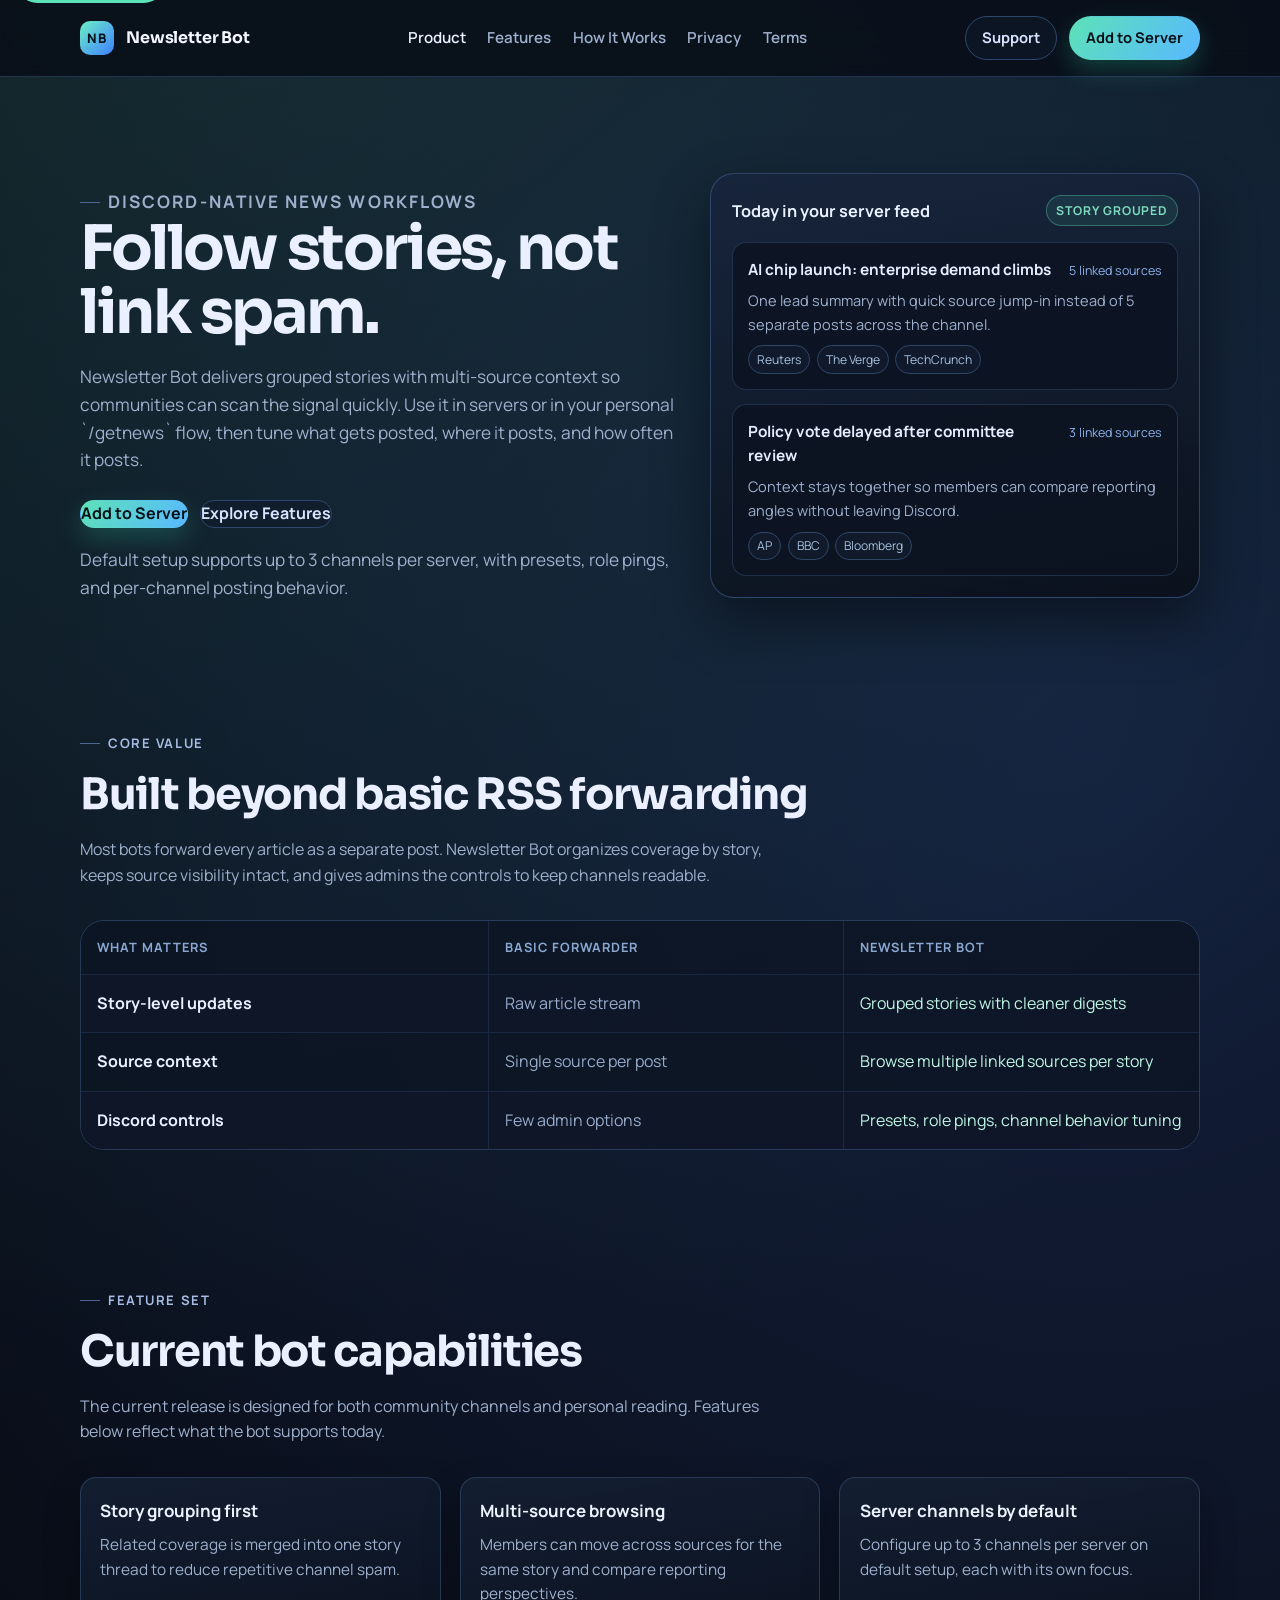
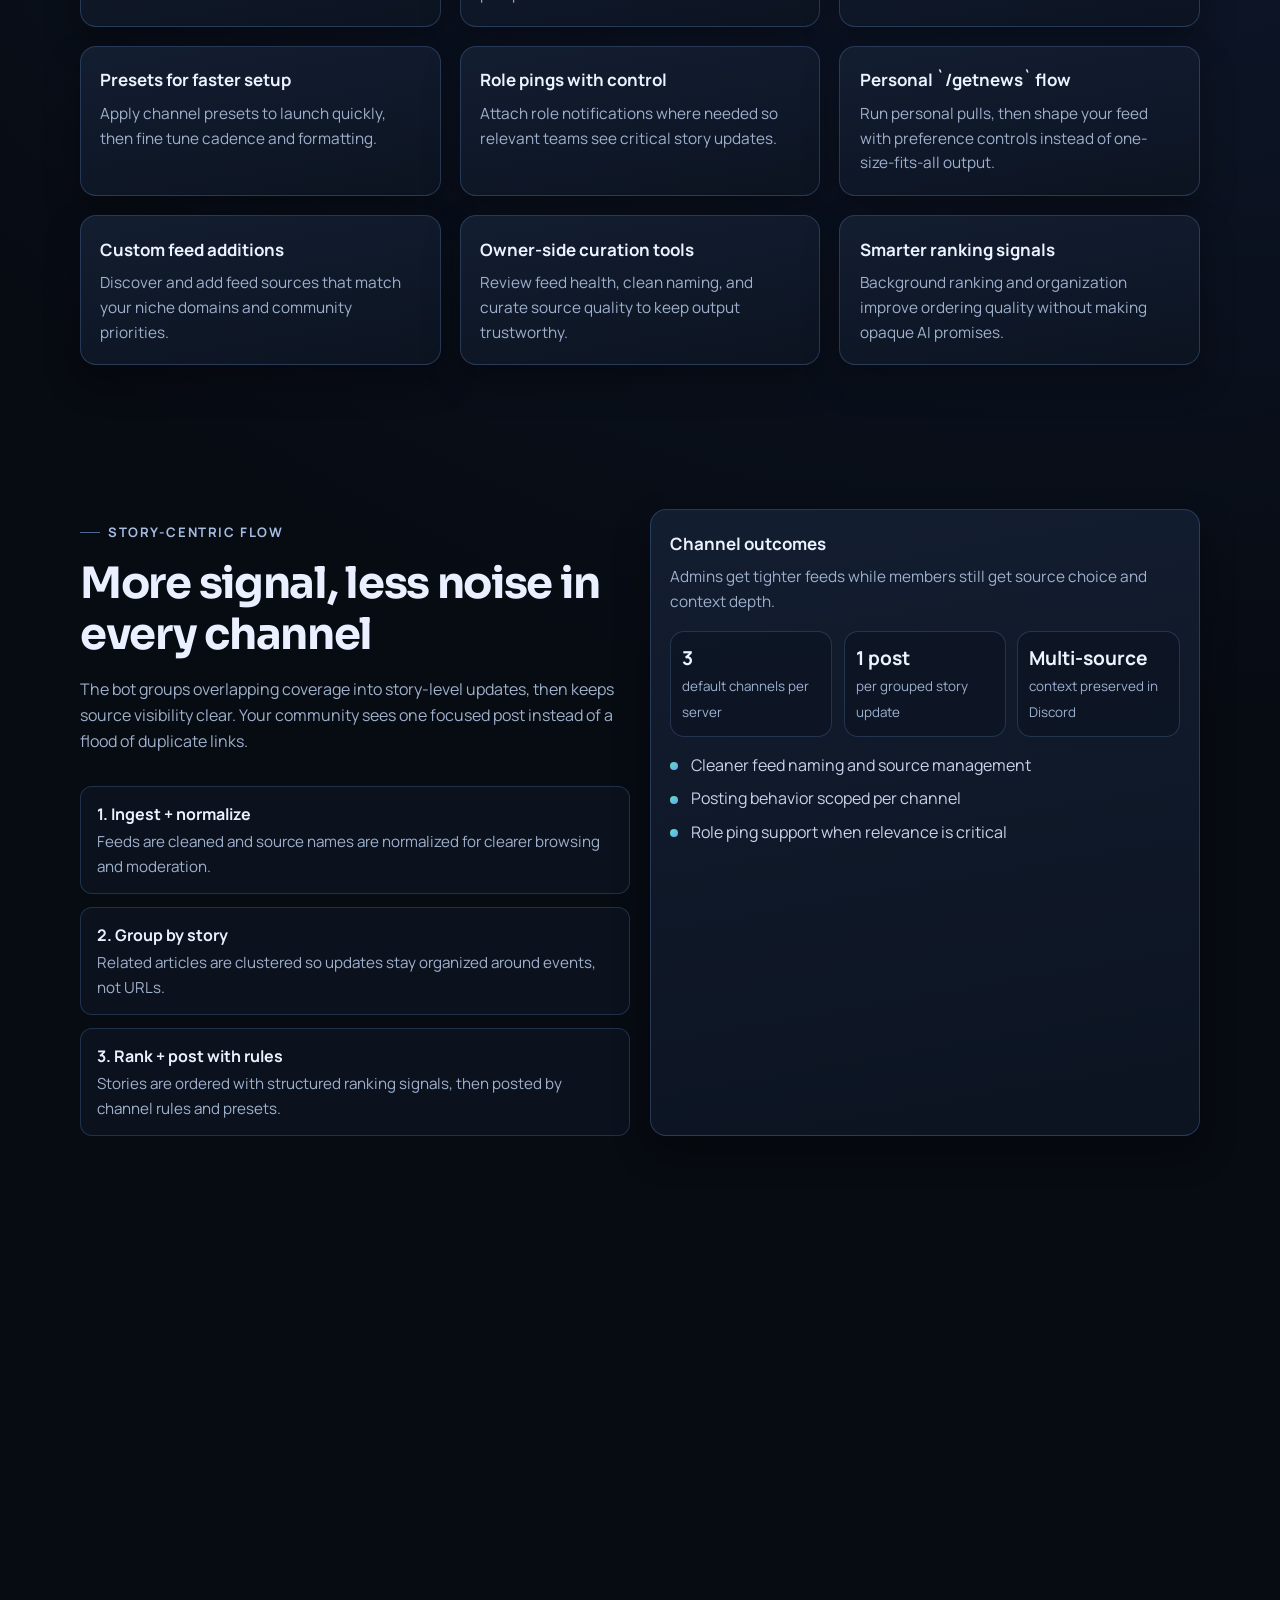
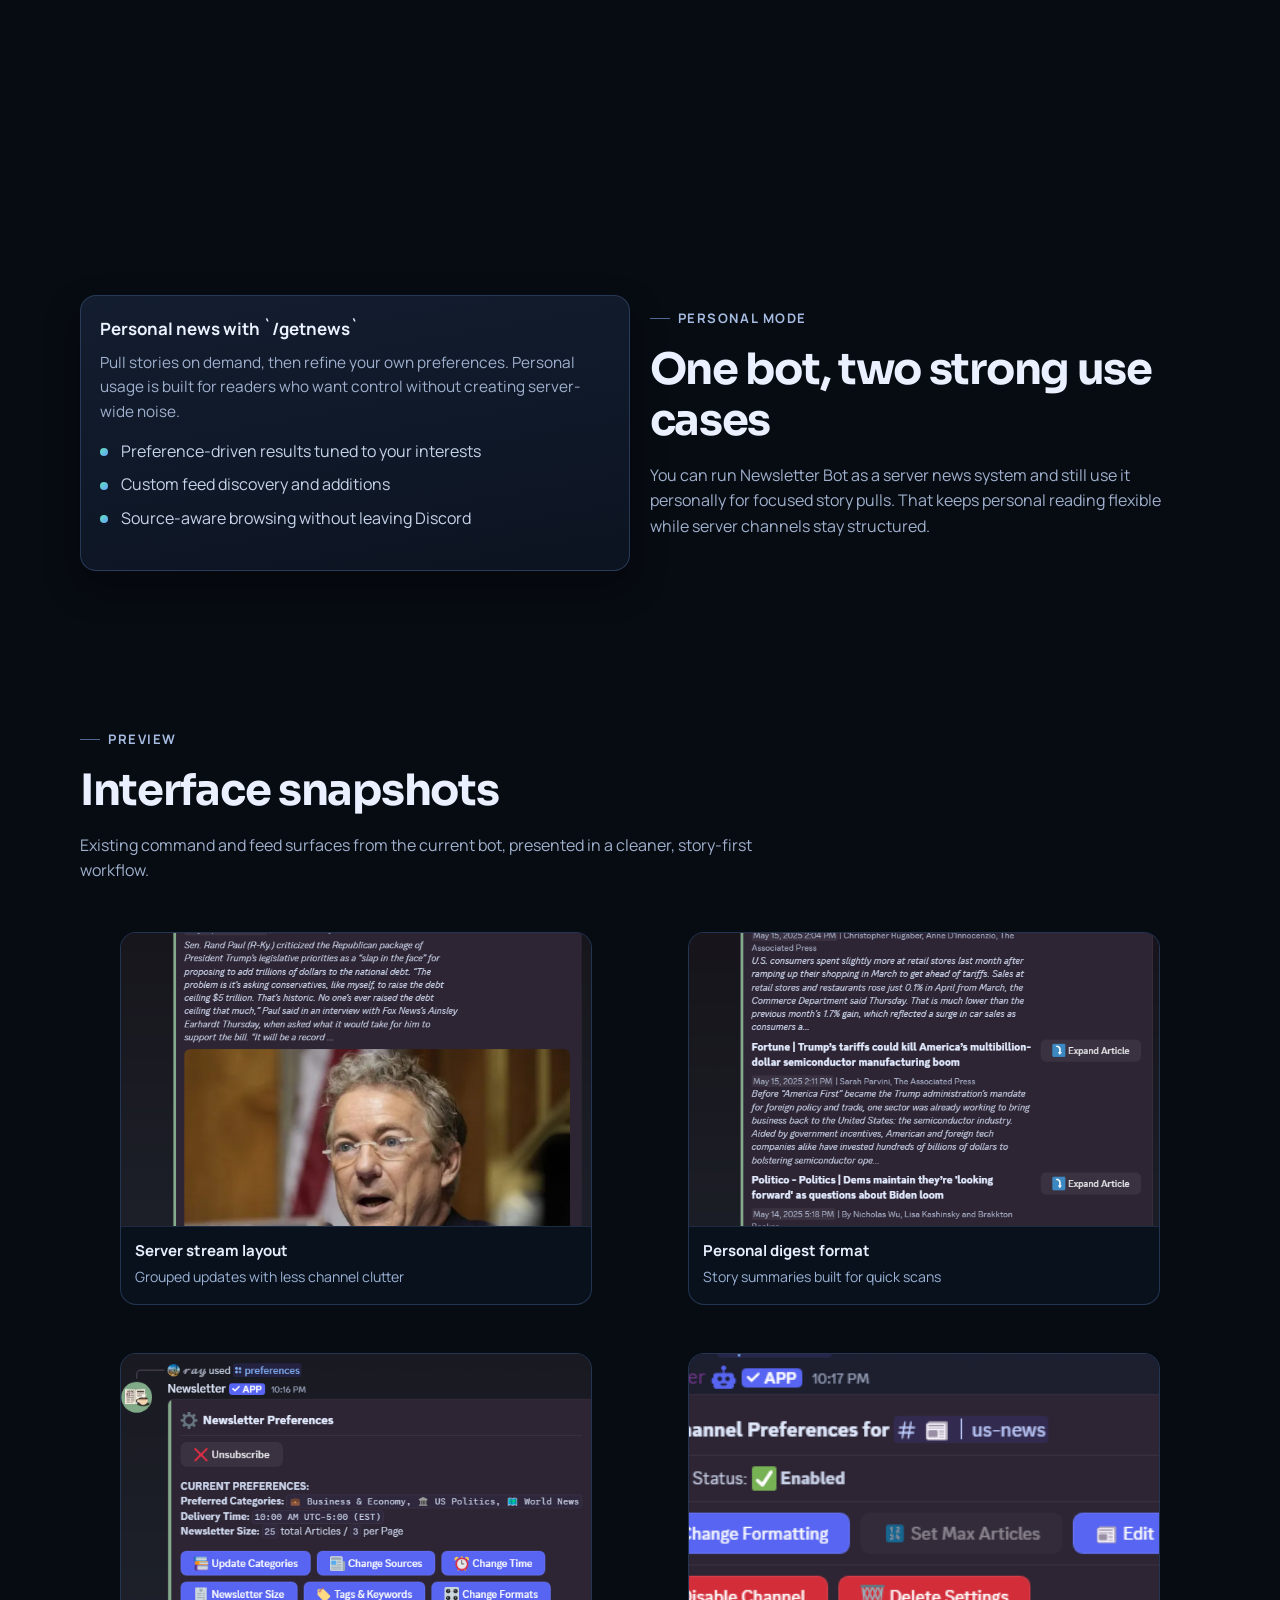
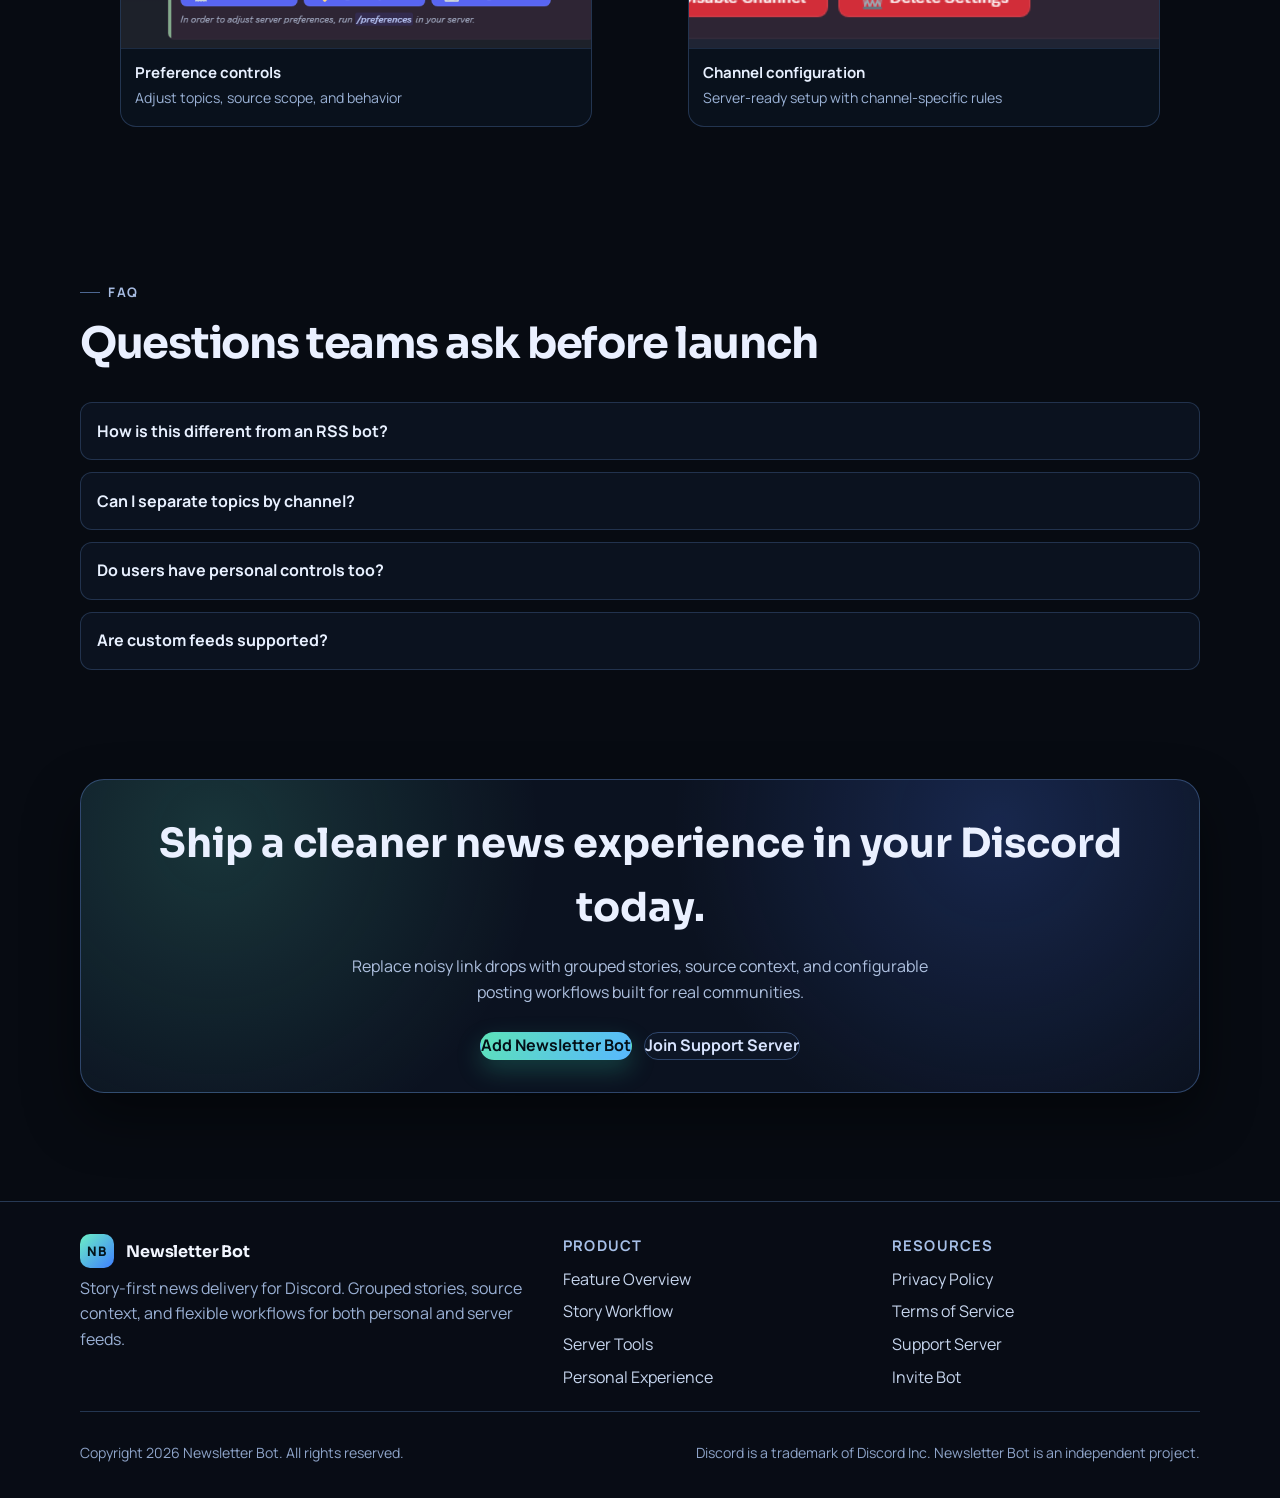
==== index.html @ bad60632 "Rebuild landing site with modern copy and shared static UI" ====
<!DOCTYPE html>
<html lang="en-US">
<head>
  <meta charset="UTF-8" />
  <meta name="viewport" content="width=device-width, initial-scale=1" />
  <title>Newsletter Bot | Story-first news for Discord</title>
  <meta name="description" content="Newsletter Bot turns noisy feed blasts into grouped stories with source context, personal /getnews controls, and configurable server channels." />
  <meta property="og:title" content="Newsletter Bot" />
  <meta property="og:description" content="Story-first news delivery for Discord communities and personal workflows." />
  <meta property="og:type" content="website" />
  <meta property="og:url" content="https://newsletterbot.github.io/newslettersite/" />
  <link rel="canonical" href="https://newsletterbot.github.io/newslettersite/" />
  <link rel="icon" type="image/png" href="assets/favicon.png" />
  <link rel="preconnect" href="https://fonts.googleapis.com" />
  <link rel="preconnect" href="https://fonts.gstatic.com" crossorigin />
  <link href="https://fonts.googleapis.com/css2?family=Manrope:wght@400;500;600;700;800&family=Sora:wght@500;600;700;800&display=swap" rel="stylesheet" />
  <link rel="stylesheet" href="assets/styles.css" />
  <script defer src="assets/site.js"></script>
</head>
<body>
  <a class="skip-link" href="#main-content">Skip to content</a>
  <div id="site-header"></div>

  <main id="main-content">
    <section class="hero">
      <div class="container hero-grid">
        <div data-reveal>
          <p class="eyebrow">Discord-native news workflows</p>
          <h1>Follow stories, not link spam.</h1>
          <p>
            Newsletter Bot delivers grouped stories with multi-source context so communities can scan the signal quickly.
            Use it in servers or in your personal `/getnews` flow, then tune what gets posted, where it posts, and how often it posts.
          </p>
          <div class="hero-actions">
            <a class="btn btn-primary" href="https://discord.com/oauth2/authorize?client_id=1058234280838447205" target="_blank" rel="noopener noreferrer">Add to Server</a>
            <a class="btn btn-secondary" href="#features">Explore Features</a>
          </div>
          <p class="hero-notes">Default setup supports up to 3 channels per server, with presets, role pings, and per-channel posting behavior.</p>
        </div>

        <aside class="hero-surface" aria-label="Example grouped story digest" data-reveal>
          <div class="surface-head">
            <h2 class="surface-title">Today in your server feed</h2>
            <span class="surface-chip">Story Grouped</span>
          </div>

          <article class="story-group">
            <div class="story-head">
              <h3>AI chip launch: enterprise demand climbs</h3>
              <span>5 linked sources</span>
            </div>
            <p>One lead summary with quick source jump-in instead of 5 separate posts across the channel.</p>
            <div class="source-tags">
              <span>Reuters</span>
              <span>The Verge</span>
              <span>TechCrunch</span>
            </div>
          </article>

          <article class="story-group">
            <div class="story-head">
              <h3>Policy vote delayed after committee review</h3>
              <span>3 linked sources</span>
            </div>
            <p>Context stays together so members can compare reporting angles without leaving Discord.</p>
            <div class="source-tags">
              <span>AP</span>
              <span>BBC</span>
              <span>Bloomberg</span>
            </div>
          </article>
        </aside>
      </div>
    </section>

    <section class="section section-tight">
      <div class="container" data-reveal>
        <div class="section-head">
          <p class="eyebrow">Core value</p>
          <h2 class="section-title">Built beyond basic RSS forwarding</h2>
          <p class="section-text">
            Most bots forward every article as a separate post. Newsletter Bot organizes coverage by story, keeps source visibility intact,
            and gives admins the controls to keep channels readable.
          </p>
        </div>

        <div class="comparison" role="table" aria-label="Comparison between basic RSS forwarding and Newsletter Bot">
          <div class="comparison-row" role="row">
            <div class="comparison-cell comparison-head" role="columnheader">What matters</div>
            <div class="comparison-cell comparison-head" role="columnheader">Basic forwarder</div>
            <div class="comparison-cell comparison-head" role="columnheader">Newsletter Bot</div>
          </div>
          <div class="comparison-row" role="row">
            <div class="comparison-cell comparison-title" role="cell">Story-level updates</div>
            <div class="comparison-cell comparison-muted" role="cell">Raw article stream</div>
            <div class="comparison-cell comparison-good" role="cell">Grouped stories with cleaner digests</div>
          </div>
          <div class="comparison-row" role="row">
            <div class="comparison-cell comparison-title" role="cell">Source context</div>
            <div class="comparison-cell comparison-muted" role="cell">Single source per post</div>
            <div class="comparison-cell comparison-good" role="cell">Browse multiple linked sources per story</div>
          </div>
          <div class="comparison-row" role="row">
            <div class="comparison-cell comparison-title" role="cell">Discord controls</div>
            <div class="comparison-cell comparison-muted" role="cell">Few admin options</div>
            <div class="comparison-cell comparison-good" role="cell">Presets, role pings, channel behavior tuning</div>
          </div>
        </div>
      </div>
    </section>

    <section class="section" id="features">
      <div class="container">
        <div class="section-head" data-reveal>
          <p class="eyebrow">Feature set</p>
          <h2 class="section-title">Current bot capabilities</h2>
          <p class="section-text">
            The current release is designed for both community channels and personal reading. Features below reflect what the bot supports today.
          </p>
        </div>

        <div class="grid-3">
          <article class="card" data-reveal>
            <h3 class="card-title">Story grouping first</h3>
            <p>Related coverage is merged into one story thread to reduce repetitive channel spam.</p>
          </article>
          <article class="card" data-reveal>
            <h3 class="card-title">Multi-source browsing</h3>
            <p>Members can move across sources for the same story and compare reporting perspectives.</p>
          </article>
          <article class="card" data-reveal>
            <h3 class="card-title">Server channels by default</h3>
            <p>Configure up to 3 channels per server on default setup, each with its own focus.</p>
          </article>
          <article class="card" data-reveal>
            <h3 class="card-title">Presets for faster setup</h3>
            <p>Apply channel presets to launch quickly, then fine tune cadence and formatting.</p>
          </article>
          <article class="card" data-reveal>
            <h3 class="card-title">Role pings with control</h3>
            <p>Attach role notifications where needed so relevant teams see critical story updates.</p>
          </article>
          <article class="card" data-reveal>
            <h3 class="card-title">Personal `/getnews` flow</h3>
            <p>Run personal pulls, then shape your feed with preference controls instead of one-size-fits-all output.</p>
          </article>
          <article class="card" data-reveal>
            <h3 class="card-title">Custom feed additions</h3>
            <p>Discover and add feed sources that match your niche domains and community priorities.</p>
          </article>
          <article class="card" data-reveal>
            <h3 class="card-title">Owner-side curation tools</h3>
            <p>Review feed health, clean naming, and curate source quality to keep output trustworthy.</p>
          </article>
          <article class="card" data-reveal>
            <h3 class="card-title">Smarter ranking signals</h3>
            <p>Background ranking and organization improve ordering quality without making opaque AI promises.</p>
          </article>
        </div>
      </div>
    </section>

    <section class="section" id="workflow">
      <div class="container split-panel">
        <div data-reveal>
          <div class="section-head">
            <p class="eyebrow">Story-centric flow</p>
            <h2 class="section-title">More signal, less noise in every channel</h2>
            <p class="section-text">
              The bot groups overlapping coverage into story-level updates, then keeps source visibility clear.
              Your community sees one focused post instead of a flood of duplicate links.
            </p>
          </div>
          <ul class="step-list">
            <li class="step-item">
              <strong>1. Ingest + normalize</strong>
              <p>Feeds are cleaned and source names are normalized for clearer browsing and moderation.</p>
            </li>
            <li class="step-item">
              <strong>2. Group by story</strong>
              <p>Related articles are clustered so updates stay organized around events, not URLs.</p>
            </li>
            <li class="step-item">
              <strong>3. Rank + post with rules</strong>
              <p>Stories are ordered with structured ranking signals, then posted by channel rules and presets.</p>
            </li>
          </ul>
        </div>

        <div class="card" data-reveal>
          <h3 class="card-title">Channel outcomes</h3>
          <p>Admins get tighter feeds while members still get source choice and context depth.</p>
          <div class="metric-strip" style="margin-top: 1rem;">
            <div class="metric">
              <strong>3</strong>
              <span>default channels per server</span>
            </div>
            <div class="metric">
              <strong>1 post</strong>
              <span>per grouped story update</span>
            </div>
            <div class="metric">
              <strong>Multi-source</strong>
              <span>context preserved in Discord</span>
            </div>
          </div>
          <ul class="list-clean" style="margin-top: 1rem;">
            <li>Cleaner feed naming and source management</li>
            <li>Posting behavior scoped per channel</li>
            <li>Role ping support when relevance is critical</li>
          </ul>
        </div>
      </div>
    </section>

    <section class="section" id="server-tools">
      <div class="container">
        <div class="section-head" data-reveal>
          <p class="eyebrow">Server-first controls</p>
          <h2 class="section-title">Built for moderators and operators</h2>
          <p class="section-text">
            Give each channel a purpose. Use presets for quick rollout, then tune frequency, source scope, and role pings to match each audience.
          </p>
        </div>

        <div class="grid-2">
          <article class="card" data-reveal>
            <h3 class="card-title">Channel presets and behavior</h3>
            <p>Start with curated presets, then customize grouping style, posting frequency, and source scope per channel.</p>
          </article>
          <article class="card" data-reveal>
            <h3 class="card-title">Role-aware distribution</h3>
            <p>Use role pings intentionally so high-priority updates land with the right teams.</p>
          </article>
          <article class="card" data-reveal>
            <h3 class="card-title">Source naming and management</h3>
            <p>Cleaner source labels and management tools make feeds easier to trust and audit.</p>
          </article>
          <article class="card" data-reveal>
            <h3 class="card-title">Owner curation workflow</h3>
            <p>Review feed health and quality, then keep weak or noisy sources out of production channels.</p>
          </article>
        </div>
      </div>
    </section>

    <section class="section" id="personal">
      <div class="container split-panel">
        <div class="card" data-reveal>
          <h3 class="card-title">Personal news with `/getnews`</h3>
          <p>
            Pull stories on demand, then refine your own preferences. Personal usage is built for readers who want control
            without creating server-wide noise.
          </p>
          <ul class="list-clean" style="margin-top: 0.9rem;">
            <li>Preference-driven results tuned to your interests</li>
            <li>Custom feed discovery and additions</li>
            <li>Source-aware browsing without leaving Discord</li>
          </ul>
        </div>

        <div data-reveal>
          <div class="section-head">
            <p class="eyebrow">Personal mode</p>
            <h2 class="section-title">One bot, two strong use cases</h2>
            <p class="section-text">
              You can run Newsletter Bot as a server news system and still use it personally for focused story pulls.
              That keeps personal reading flexible while server channels stay structured.
            </p>
          </div>
        </div>
      </div>
    </section>

    <section class="section">
      <div class="container">
        <div class="section-head" data-reveal>
          <p class="eyebrow">Preview</p>
          <h2 class="section-title">Interface snapshots</h2>
          <p class="section-text">
            Existing command and feed surfaces from the current bot, presented in a cleaner, story-first workflow.
          </p>
        </div>

        <div class="gallery">
          <figure class="gallery-item" data-reveal>
            <img src="assets/example1.png" alt="Server news channel showing grouped story updates" loading="lazy" />
            <figcaption class="gallery-caption">
              <strong>Server stream layout</strong>
              <span>Grouped updates with less channel clutter</span>
            </figcaption>
          </figure>
          <figure class="gallery-item" data-reveal>
            <img src="assets/example2.png" alt="Personal digest format in Discord" loading="lazy" />
            <figcaption class="gallery-caption">
              <strong>Personal digest format</strong>
              <span>Story summaries built for quick scans</span>
            </figcaption>
          </figure>
          <figure class="gallery-item" data-reveal>
            <img src="assets/example3.png" alt="Preference controls for story and source behavior" loading="lazy" />
            <figcaption class="gallery-caption">
              <strong>Preference controls</strong>
              <span>Adjust topics, source scope, and behavior</span>
            </figcaption>
          </figure>
          <figure class="gallery-item" data-reveal>
            <img src="assets/example4.png" alt="Server channel configuration interface" loading="lazy" />
            <figcaption class="gallery-caption">
              <strong>Channel configuration</strong>
              <span>Server-ready setup with channel-specific rules</span>
            </figcaption>
          </figure>
        </div>
      </div>
    </section>

    <section class="section section-tight" id="faq">
      <div class="container">
        <div class="section-head" data-reveal>
          <p class="eyebrow">FAQ</p>
          <h2 class="section-title">Questions teams ask before launch</h2>
        </div>

        <div class="faq-list">
          <details class="faq-item" data-reveal>
            <summary>How is this different from an RSS bot?</summary>
            <p>It groups related articles into stories and keeps multi-source context together, so channels stay readable.</p>
          </details>
          <details class="faq-item" data-reveal>
            <summary>Can I separate topics by channel?</summary>
            <p>Yes. Default server setup supports up to 3 channels, and each channel can have independent behavior and presets.</p>
          </details>
          <details class="faq-item" data-reveal>
            <summary>Do users have personal controls too?</summary>
            <p>Yes. `/getnews` and preference controls let individuals run personalized pulls without affecting server defaults.</p>
          </details>
          <details class="faq-item" data-reveal>
            <summary>Are custom feeds supported?</summary>
            <p>Yes. You can add custom feeds and use owner-side curation tools to monitor feed health and quality.</p>
          </details>
        </div>
      </div>
    </section>

    <section class="section section-tight">
      <div class="container">
        <div class="cta-shell" data-reveal>
          <h2>Ship a cleaner news experience in your Discord today.</h2>
          <p>
            Replace noisy link drops with grouped stories, source context, and configurable posting workflows built for real communities.
          </p>
          <div class="hero-actions" style="justify-content: center;">
            <a class="btn btn-primary" href="https://discord.com/oauth2/authorize?client_id=1058234280838447205" target="_blank" rel="noopener noreferrer">Add Newsletter Bot</a>
            <a class="btn btn-secondary" href="https://discord.gg/8GmjZnU2N9" target="_blank" rel="noopener noreferrer">Join Support Server</a>
          </div>
        </div>
      </div>
    </section>
  </main>

  <div id="site-footer"></div>
</body>
</html>
---- assets/styles.css ----
:root {
  --bg: #070b12;
  --bg-elevated: #0f1624;
  --bg-surface: #121c2d;
  --bg-soft: #172338;
  --text: #eaf0ff;
  --text-muted: #9fb0cd;
  --text-soft: #c7d3ea;
  --line: #243552;
  --line-strong: #2f466c;
  --accent: #5de2b8;
  --accent-strong: #34c998;
  --accent-soft: rgba(93, 226, 184, 0.2);
  --danger-soft: rgba(255, 109, 109, 0.14);
  --radius-lg: 24px;
  --radius-md: 16px;
  --radius-sm: 12px;
  --shadow-lg: 0 24px 56px rgba(0, 0, 0, 0.45);
  --shadow-md: 0 16px 36px rgba(0, 0, 0, 0.32);
  --container: min(1120px, calc(100% - 3rem));
}

* {
  box-sizing: border-box;
}

html {
  scroll-behavior: smooth;
  scrollbar-width: thin;
  scrollbar-color: #3f5f95 #0a111d;
}

body {
  margin: 0;
  min-height: 100vh;
  font-family: "Manrope", "Segoe UI", sans-serif;
  color: var(--text);
  background:
    radial-gradient(circle at 15% -5%, rgba(93, 226, 184, 0.15), transparent 26%),
    radial-gradient(circle at 85% 12%, rgba(75, 122, 255, 0.18), transparent 28%),
    var(--bg);
  line-height: 1.6;
}

a {
  color: inherit;
}

img {
  display: block;
  max-width: 100%;
}

.container {
  width: var(--container);
  margin: 0 auto;
}

.skip-link {
  position: absolute;
  top: -40px;
  left: 1rem;
  background: var(--accent);
  color: #02150f;
  font-weight: 700;
  padding: 0.55rem 0.9rem;
  border-radius: 999px;
  z-index: 5000;
  transition: top 0.2s ease;
}

.skip-link:focus {
  top: 1rem;
}

/* Header */
.site-header {
  position: sticky;
  top: 0;
  z-index: 1000;
  border-bottom: 1px solid rgba(70, 101, 150, 0.44);
  background: rgba(8, 13, 22, 0.82);
  backdrop-filter: blur(14px);
}

.nav-wrapper {
  display: flex;
  align-items: center;
  justify-content: space-between;
  gap: 1rem;
  min-height: 76px;
}

.brand {
  display: inline-flex;
  align-items: center;
  gap: 0.75rem;
  text-decoration: none;
}

.brand-mark {
  width: 34px;
  height: 34px;
  display: inline-flex;
  align-items: center;
  justify-content: center;
  border-radius: 10px;
  background: linear-gradient(135deg, #6bf0c5 0%, #3f7fff 100%);
  color: #03131a;
  font-size: 0.82rem;
  font-weight: 800;
  letter-spacing: 0.04em;
}

.brand-text {
  font-family: "Sora", "Segoe UI", sans-serif;
  font-weight: 700;
  letter-spacing: -0.01em;
  color: #f2f6ff;
}

.desktop-nav {
  display: flex;
  align-items: center;
  gap: 1.35rem;
}

.nav-link {
  text-decoration: none;
  color: var(--text-muted);
  font-weight: 600;
  font-size: 0.95rem;
  transition: color 0.2s ease;
}

.nav-link:hover,
.nav-link:focus-visible,
.nav-link.is-active {
  color: var(--text);
}

.nav-actions {
  display: flex;
  align-items: center;
  gap: 0.75rem;
}

.btn {
  display: inline-flex;
  align-items: center;
  justify-content: center;
  border-radius: 999px;
  border: 1px solid transparent;
  font-weight: 700;
  text-decoration: none;
  cursor: pointer;
  transition: transform 0.2s ease, border-color 0.2s ease, background 0.2s ease, box-shadow 0.2s ease;
}

.btn:hover,
.btn:focus-visible {
  transform: translateY(-1px);
}

.btn-compact {
  padding: 0.56rem 1rem;
  font-size: 0.92rem;
}

.btn-primary {
  color: #041018;
  background: linear-gradient(125deg, var(--accent) 0%, #58b8ff 100%);
  box-shadow: 0 10px 24px rgba(48, 188, 155, 0.28);
}

.btn-primary:hover,
.btn-primary:focus-visible {
  box-shadow: 0 14px 24px rgba(48, 188, 155, 0.36);
}

.btn-secondary {
  color: #d8e4ff;
  border-color: var(--line-strong);
  background: rgba(16, 26, 42, 0.6);
}

.btn-secondary:hover,
.btn-secondary:focus-visible {
  border-color: #4f6ea1;
  background: rgba(19, 32, 52, 0.95);
}

.nav-toggle {
  display: none;
  background: transparent;
  border: 1px solid var(--line);
  color: var(--text-soft);
  border-radius: 10px;
  min-height: 40px;
  min-width: 40px;
  align-items: center;
  justify-content: center;
}

.mobile-nav {
  display: none;
  border-top: 1px solid rgba(70, 101, 150, 0.36);
  background: rgba(7, 11, 18, 0.96);
}

.mobile-nav.is-open {
  display: block;
}

.mobile-nav-inner {
  width: var(--container);
  margin: 0 auto;
  padding: 1rem 0 1.2rem;
  display: grid;
  gap: 0.75rem;
}

.mobile-nav .nav-link {
  font-size: 1rem;
  padding: 0.35rem 0;
}

/* Shared sections */
main {
  display: block;
}

.section {
  padding: 4.5rem 0;
}

.section-tight {
  padding: 3.4rem 0;
}

.section-head {
  max-width: 760px;
  margin-bottom: 2rem;
}

.eyebrow {
  display: inline-flex;
  align-items: center;
  gap: 0.5rem;
  font-size: 0.82rem;
  color: #a7bce2;
  text-transform: uppercase;
  letter-spacing: 0.12em;
  font-weight: 700;
  margin-bottom: 1rem;
}

.eyebrow::before {
  content: "";
  width: 20px;
  height: 1px;
  background: #4d6792;
}

.section-title {
  margin: 0;
  font-family: "Sora", "Segoe UI", sans-serif;
  font-size: clamp(1.8rem, 3.5vw, 2.7rem);
  letter-spacing: -0.03em;
  line-height: 1.18;
}

.section-text {
  margin-top: 1rem;
  color: var(--text-muted);
  max-width: 70ch;
}

.grid-2,
.grid-3,
.grid-4 {
  display: grid;
  gap: 1.2rem;
}

.grid-2 {
  grid-template-columns: repeat(2, minmax(0, 1fr));
}

.grid-3 {
  grid-template-columns: repeat(3, minmax(0, 1fr));
}

.grid-4 {
  grid-template-columns: repeat(4, minmax(0, 1fr));
}

.card {
  border: 1px solid rgba(60, 86, 126, 0.55);
  border-radius: var(--radius-md);
  background: linear-gradient(170deg, rgba(20, 31, 50, 0.95) 0%, rgba(12, 20, 34, 0.98) 100%);
  box-shadow: var(--shadow-md);
  padding: 1.2rem;
}

.card-title {
  margin: 0 0 0.55rem;
  font-size: 1.06rem;
  font-weight: 700;
  color: #ecf3ff;
}

.card p {
  margin: 0;
  color: var(--text-muted);
  font-size: 0.96rem;
}

.list-clean {
  margin: 0;
  padding: 0;
  list-style: none;
}

.list-clean li {
  position: relative;
  padding-left: 1.3rem;
  margin-bottom: 0.5rem;
  color: var(--text-soft);
}

.list-clean li::before {
  content: "";
  position: absolute;
  left: 0;
  top: 0.58rem;
  width: 8px;
  height: 8px;
  border-radius: 50%;
  background: linear-gradient(135deg, var(--accent) 0%, #68a2ff 100%);
}

/* Hero */
.hero {
  padding: 5.8rem 0 4rem;
}

.hero-grid {
  display: grid;
  grid-template-columns: 1.1fr 0.9fr;
  gap: 2rem;
  align-items: center;
}

.hero h1 {
  margin: 0;
  font-family: "Sora", "Segoe UI", sans-serif;
  font-size: clamp(2.2rem, 4.8vw, 4rem);
  line-height: 1.05;
  letter-spacing: -0.04em;
}

.hero p {
  margin: 1.15rem 0 0;
  color: var(--text-muted);
  font-size: clamp(1rem, 1.35vw, 1.18rem);
  max-width: 58ch;
}

.hero-actions {
  margin-top: 1.65rem;
  display: flex;
  flex-wrap: wrap;
  gap: 0.75rem;
}

.hero-notes {
  margin-top: 1.2rem;
  color: #9db1d3;
  font-size: 0.95rem;
}

.hero-surface {
  border-radius: var(--radius-lg);
  border: 1px solid rgba(69, 96, 145, 0.6);
  background:
    linear-gradient(170deg, rgba(24, 37, 60, 0.96) 0%, rgba(11, 18, 29, 0.98) 100%);
  box-shadow: var(--shadow-lg);
  padding: 1.3rem;
}

.surface-head {
  display: flex;
  justify-content: space-between;
  align-items: center;
  gap: 1rem;
  margin-bottom: 1rem;
}

.surface-title {
  margin: 0;
  font-size: 1.02rem;
  font-weight: 700;
  color: #ebf2ff;
}

.surface-chip {
  font-size: 0.76rem;
  text-transform: uppercase;
  letter-spacing: 0.08em;
  font-weight: 700;
  color: #7fdcc0;
  border: 1px solid rgba(93, 226, 184, 0.35);
  border-radius: 999px;
  padding: 0.3rem 0.55rem;
  background: rgba(93, 226, 184, 0.1);
}

.story-group {
  border: 1px solid rgba(58, 84, 124, 0.45);
  border-radius: 14px;
  background: rgba(12, 20, 34, 0.84);
  padding: 0.95rem;
}

.story-group + .story-group {
  margin-top: 0.85rem;
}

.story-head {
  display: flex;
  align-items: baseline;
  justify-content: space-between;
  gap: 0.8rem;
  margin-bottom: 0.4rem;
}

.story-head h3 {
  margin: 0;
  font-size: 0.96rem;
  color: #e5eeff;
}

.story-head span {
  color: #8cb0ea;
  font-size: 0.78rem;
  white-space: nowrap;
}

.story-group p {
  margin: 0;
  color: var(--text-muted);
  font-size: 0.91rem;
}

.source-tags {
  margin-top: 0.6rem;
  display: flex;
  flex-wrap: wrap;
  gap: 0.4rem;
}

.source-tags span {
  font-size: 0.76rem;
  color: #a6bfdc;
  border: 1px solid #2f4568;
  border-radius: 999px;
  padding: 0.22rem 0.5rem;
  background: rgba(17, 28, 46, 0.84);
}

/* Comparison */
.comparison {
  border: 1px solid rgba(58, 84, 124, 0.55);
  border-radius: var(--radius-lg);
  overflow: hidden;
}

.comparison-row {
  display: grid;
  grid-template-columns: 1.15fr 1fr 1fr;
}

.comparison-row:nth-child(odd) {
  background: rgba(12, 20, 34, 0.8);
}

.comparison-row:nth-child(even) {
  background: rgba(14, 23, 39, 0.95);
}

.comparison-cell {
  padding: 1rem;
  border-bottom: 1px solid rgba(47, 69, 104, 0.4);
  border-right: 1px solid rgba(47, 69, 104, 0.4);
}

.comparison-row .comparison-cell:last-child {
  border-right: none;
}

.comparison-row:last-child .comparison-cell {
  border-bottom: none;
}

.comparison-head {
  font-size: 0.8rem;
  letter-spacing: 0.08em;
  text-transform: uppercase;
  color: #8ba8d3;
  font-weight: 700;
}

.comparison-title {
  color: #e9f1ff;
  font-weight: 700;
}

.comparison-muted {
  color: #97aacb;
}

.comparison-good {
  color: #bff5e4;
}

/* Showcase / steps */
.split-panel {
  display: grid;
  grid-template-columns: 1fr 1fr;
  gap: 1.2rem;
}

.step-list {
  list-style: none;
  margin: 0;
  padding: 0;
  display: grid;
  gap: 0.8rem;
}

.step-item {
  border: 1px solid rgba(58, 84, 124, 0.48);
  border-radius: var(--radius-sm);
  background: rgba(12, 20, 34, 0.85);
  padding: 0.9rem 1rem;
}

.step-item strong {
  color: #eaf2ff;
  display: block;
  margin-bottom: 0.2rem;
}

.step-item p {
  margin: 0;
  color: var(--text-muted);
  font-size: 0.95rem;
}

.metric-strip {
  display: grid;
  grid-template-columns: repeat(3, minmax(0, 1fr));
  gap: 0.7rem;
}

.metric {
  border: 1px solid rgba(58, 84, 124, 0.5);
  border-radius: 14px;
  padding: 0.7rem;
  background: rgba(13, 21, 36, 0.82);
}

.metric strong {
  display: block;
  font-size: 1.2rem;
  color: #ecf4ff;
}

.metric span {
  color: #9cb0d0;
  font-size: 0.84rem;
}

/* Screenshot gallery */
.gallery {
  display: grid;
  grid-template-columns: repeat(2, minmax(0, 1fr));
  gap: 1rem;
}

.gallery-item {
  border: 1px solid rgba(58, 84, 124, 0.55);
  border-radius: var(--radius-md);
  overflow: hidden;
  background: rgba(11, 18, 30, 0.9);
}

.gallery-item img {
  width: 100%;
  aspect-ratio: 16 / 10;
  object-fit: cover;
}

.gallery-caption {
  padding: 0.75rem 0.9rem 0.95rem;
  border-top: 1px solid rgba(58, 84, 124, 0.4);
}

.gallery-caption strong {
  display: block;
  color: #e8f0ff;
  font-size: 0.94rem;
}

.gallery-caption span {
  color: #9ab1d5;
  font-size: 0.88rem;
}

/* FAQ */
.faq-list {
  display: grid;
  gap: 0.75rem;
}

.faq-item {
  border: 1px solid rgba(58, 84, 124, 0.5);
  border-radius: var(--radius-sm);
  background: rgba(12, 20, 34, 0.86);
  padding: 0.95rem 1rem;
}

.faq-item summary {
  cursor: pointer;
  list-style: none;
  font-weight: 700;
  color: #e8f0ff;
}

.faq-item summary::-webkit-details-marker {
  display: none;
}

.faq-item p {
  margin: 0.65rem 0 0;
  color: var(--text-muted);
}

.cta-shell {
  border: 1px solid rgba(67, 98, 146, 0.65);
  border-radius: var(--radius-lg);
  background:
    radial-gradient(circle at 12% 18%, rgba(93, 226, 184, 0.17), transparent 32%),
    radial-gradient(circle at 82% 14%, rgba(74, 122, 255, 0.2), transparent 34%),
    rgba(12, 20, 34, 0.95);
  box-shadow: var(--shadow-lg);
  padding: 2rem;
  text-align: center;
}

.cta-shell h2 {
  margin: 0;
  font-family: "Sora", "Segoe UI", sans-serif;
  font-size: clamp(1.7rem, 3.4vw, 2.5rem);
}

.cta-shell p {
  margin: 0.9rem auto 1.4rem;
  color: #aec0df;
  max-width: 62ch;
}

/* Legal pages */
.legal-main {
  padding: 4.4rem 0;
}

.legal-hero {
  margin-bottom: 1.6rem;
}

.legal-kicker {
  margin: 0 0 0.65rem;
  color: #9cb5dc;
  font-size: 0.9rem;
  text-transform: uppercase;
  letter-spacing: 0.08em;
  font-weight: 700;
}

.legal-title {
  margin: 0;
  font-family: "Sora", "Segoe UI", sans-serif;
  font-size: clamp(2rem, 4.2vw, 3rem);
  line-height: 1.08;
  letter-spacing: -0.03em;
}

.legal-subtext {
  color: var(--text-muted);
  margin-top: 0.8rem;
  max-width: 72ch;
}

.legal-grid {
  display: grid;
  gap: 1rem;
}

.legal-card {
  border: 1px solid rgba(58, 84, 124, 0.56);
  border-radius: var(--radius-md);
  background: rgba(11, 18, 30, 0.92);
  padding: 1.2rem;
}

.legal-card h2 {
  margin: 0 0 0.55rem;
  font-size: 1.2rem;
}

.legal-card p {
  margin: 0;
  color: var(--text-muted);
}

.legal-card p + p {
  margin-top: 0.7rem;
}

.legal-list {
  margin: 0;
  padding: 0;
  list-style: none;
  display: grid;
  gap: 0.45rem;
}

.legal-list li {
  color: var(--text-soft);
  padding-left: 1.1rem;
  position: relative;
}

.legal-list li::before {
  content: "";
  position: absolute;
  left: 0;
  top: 0.58rem;
  width: 7px;
  height: 7px;
  border-radius: 999px;
  background: #63d7b2;
}

.notice {
  border: 1px solid rgba(83, 116, 171, 0.58);
  border-radius: 14px;
  padding: 0.9rem 1rem;
  color: #bad2f6;
  background: rgba(16, 25, 42, 0.82);
  margin-top: 1rem;
}

.notice strong {
  color: #e5efff;
}

/* 404 */
.not-found {
  padding: 5rem 0 4rem;
}

.not-found-card {
  max-width: 740px;
  margin: 0 auto;
  text-align: center;
  border: 1px solid rgba(70, 100, 145, 0.6);
  border-radius: var(--radius-lg);
  background:
    radial-gradient(circle at 18% 12%, rgba(93, 226, 184, 0.13), transparent 32%),
    rgba(11, 18, 30, 0.95);
  box-shadow: var(--shadow-lg);
  padding: 2.2rem;
}

.not-found-code {
  margin: 0;
  font-size: clamp(3rem, 9vw, 6rem);
  line-height: 1;
  letter-spacing: -0.04em;
  font-family: "Sora", "Segoe UI", sans-serif;
}

.not-found-card h1 {
  margin: 0.7rem 0 0;
  font-family: "Sora", "Segoe UI", sans-serif;
  font-size: clamp(1.45rem, 3vw, 2.1rem);
  line-height: 1.2;
}

.not-found-card p {
  margin: 1rem auto 0;
  color: var(--text-muted);
  max-width: 60ch;
}

.not-found-actions {
  margin-top: 1.4rem;
  display: flex;
  justify-content: center;
  gap: 0.7rem;
  flex-wrap: wrap;
}

/* Footer */
.site-footer {
  margin-top: 3.4rem;
  border-top: 1px solid rgba(68, 98, 143, 0.52);
  background: rgba(8, 13, 22, 0.9);
}

.footer-top {
  padding: 2rem 0 1.3rem;
  display: grid;
  gap: 1.3rem;
  grid-template-columns: 1.2fr 0.8fr 0.8fr;
}

.footer-brand p {
  margin: 0.45rem 0 0;
  color: #9ab0d4;
  max-width: 48ch;
}

.footer-heading {
  margin: 0 0 0.55rem;
  font-size: 0.92rem;
  text-transform: uppercase;
  letter-spacing: 0.08em;
  color: #a7c0e8;
}

.footer-links {
  margin: 0;
  padding: 0;
  list-style: none;
  display: grid;
  gap: 0.45rem;
}

.footer-links a {
  color: #c6d5ed;
  text-decoration: none;
}

.footer-links a:hover,
.footer-links a:focus-visible {
  color: #f0f5ff;
}

.footer-bottom {
  border-top: 1px solid rgba(56, 82, 122, 0.6);
  padding: 0.95rem 0 1.25rem;
  display: flex;
  justify-content: space-between;
  align-items: center;
  gap: 1rem;
  color: #8ea4c9;
  font-size: 0.88rem;
}

/* Reveal motion */
[data-reveal] {
  opacity: 0;
  transform: translateY(16px);
  transition: opacity 0.5s ease, transform 0.5s ease;
}

[data-reveal].is-visible {
  opacity: 1;
  transform: translateY(0);
}

/* Responsive */
@media (max-width: 1080px) {
  .hero-grid,
  .split-panel,
  .grid-4 {
    grid-template-columns: 1fr;
  }

  .footer-top {
    grid-template-columns: 1fr 1fr;
  }

  .grid-3 {
    grid-template-columns: repeat(2, minmax(0, 1fr));
  }
}

@media (max-width: 920px) {
  .desktop-nav,
  .nav-actions {
    display: none;
  }

  .nav-toggle {
    display: inline-flex;
  }

  .hero {
    padding-top: 4.4rem;
  }

  .comparison-row {
    grid-template-columns: 1fr;
  }

  .comparison-cell {
    border-right: none;
  }

  .comparison-row .comparison-cell:nth-child(1) {
    border-bottom: none;
    font-weight: 700;
    color: #f0f5ff;
  }
}

@media (max-width: 760px) {
  :root {
    --container: min(1120px, calc(100% - 2rem));
  }

  .section {
    padding: 3.5rem 0;
  }

  .grid-2,
  .grid-3,
  .gallery,
  .footer-top,
  .metric-strip {
    grid-template-columns: 1fr;
  }

  .cta-shell,
  .not-found-card {
    padding: 1.45rem;
  }

  .footer-bottom {
    flex-direction: column;
    align-items: flex-start;
  }
}

@media (prefers-reduced-motion: reduce) {
  *,
  *::before,
  *::after {
    animation-duration: 0s !important;
    transition-duration: 0s !important;
    scroll-behavior: auto !important;
  }

  [data-reveal] {
    opacity: 1;
    transform: none;
  }
}
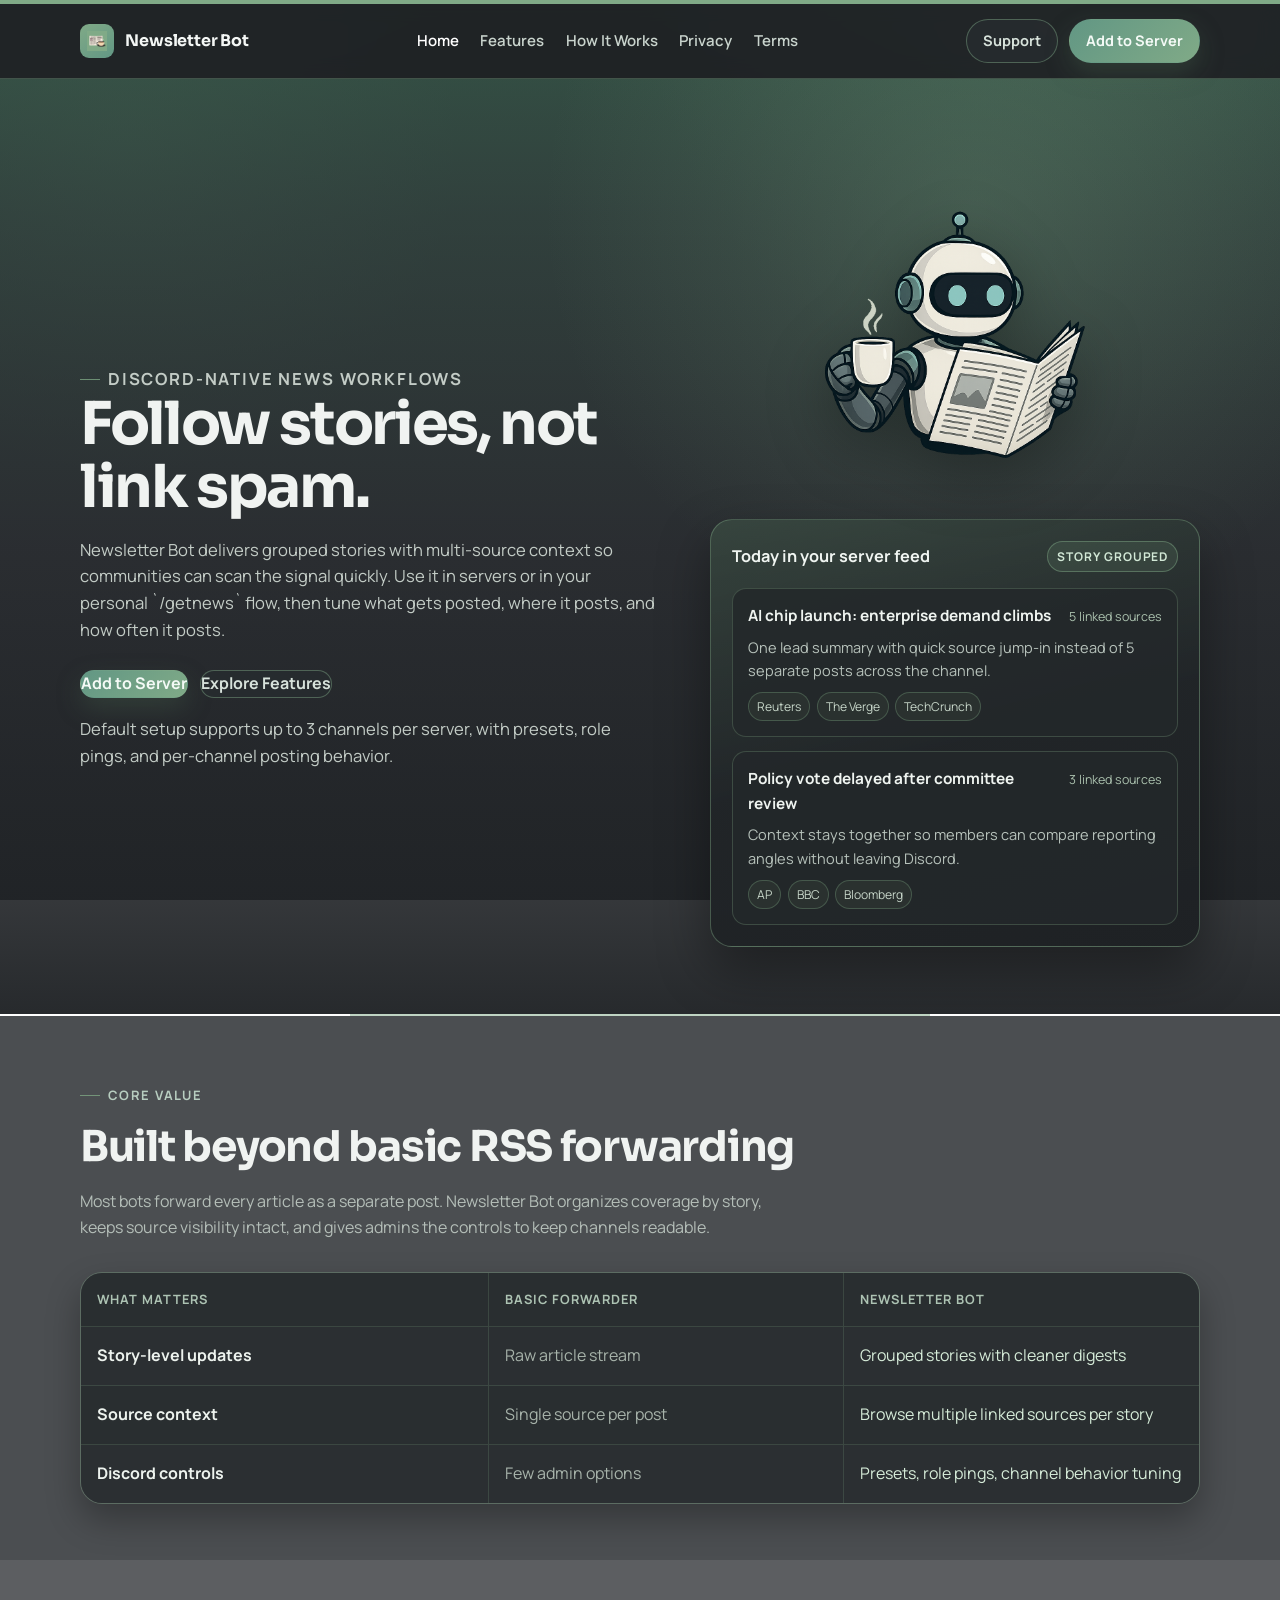
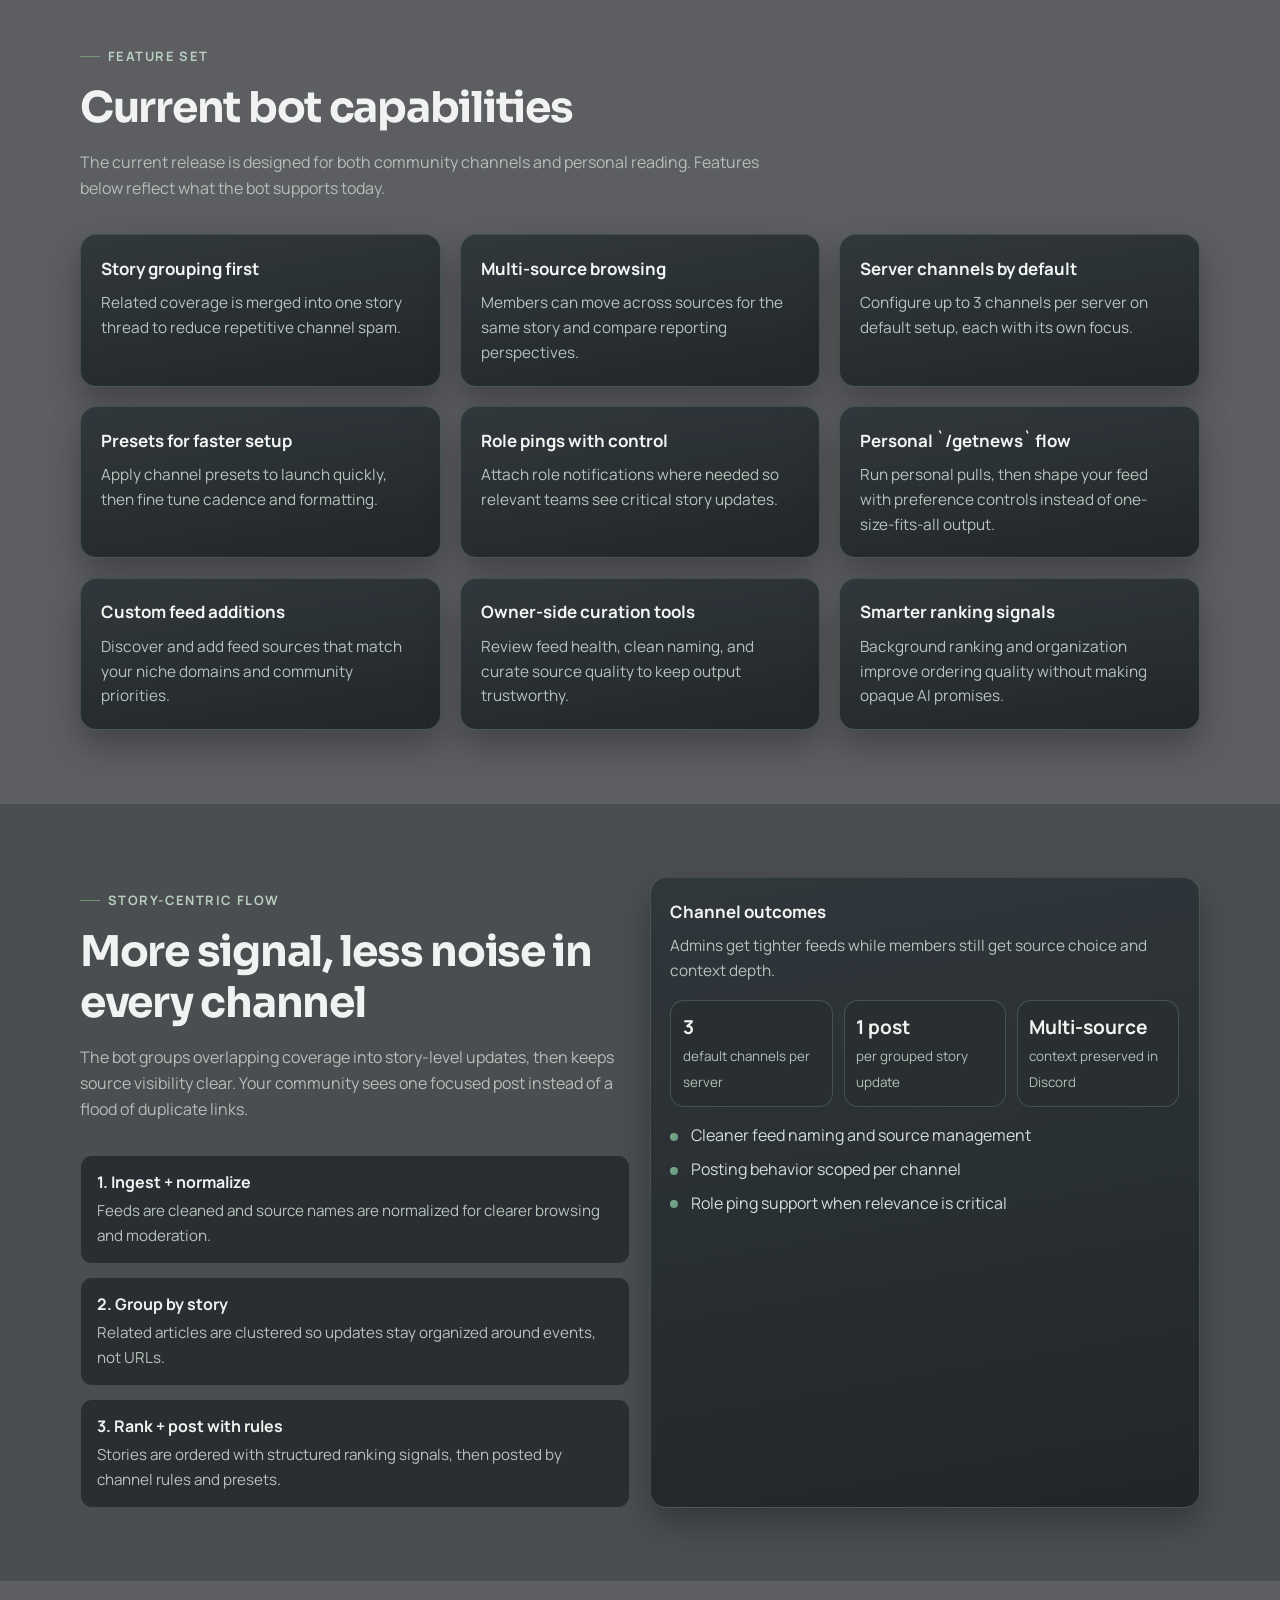
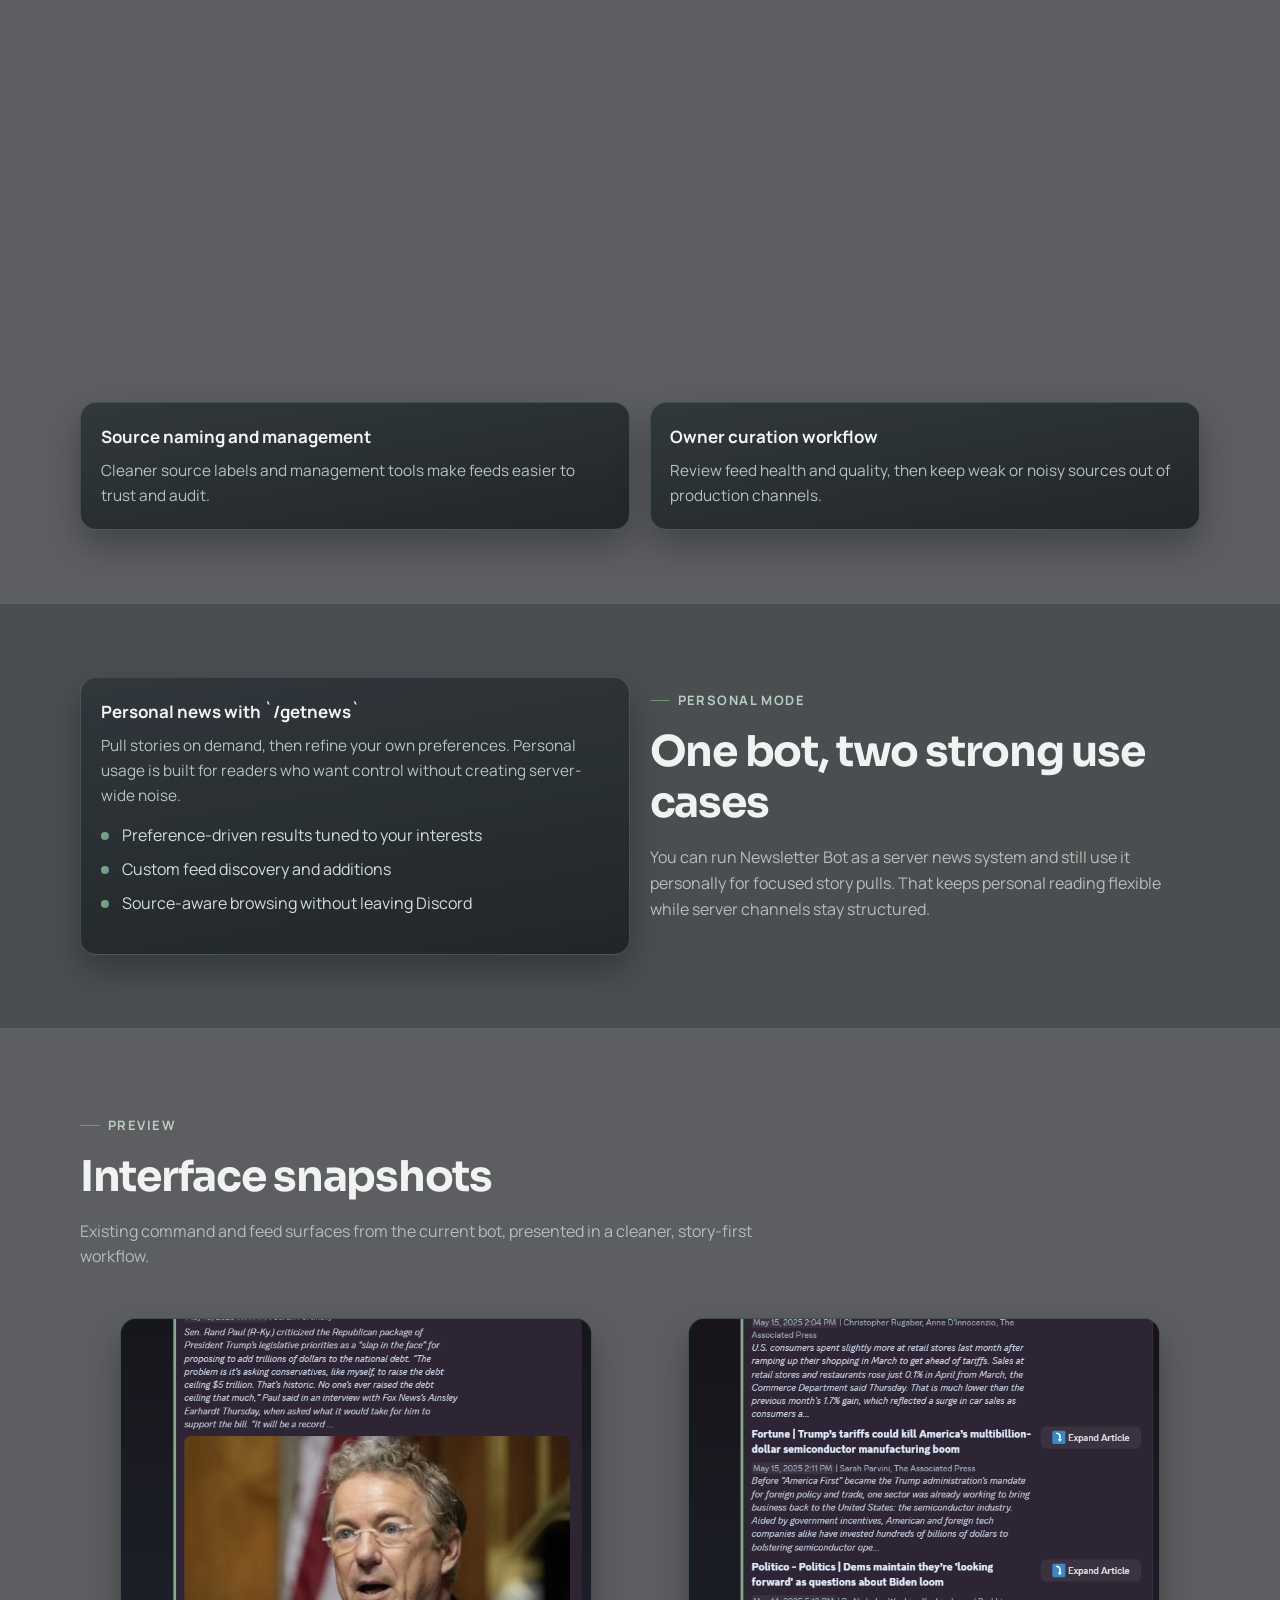
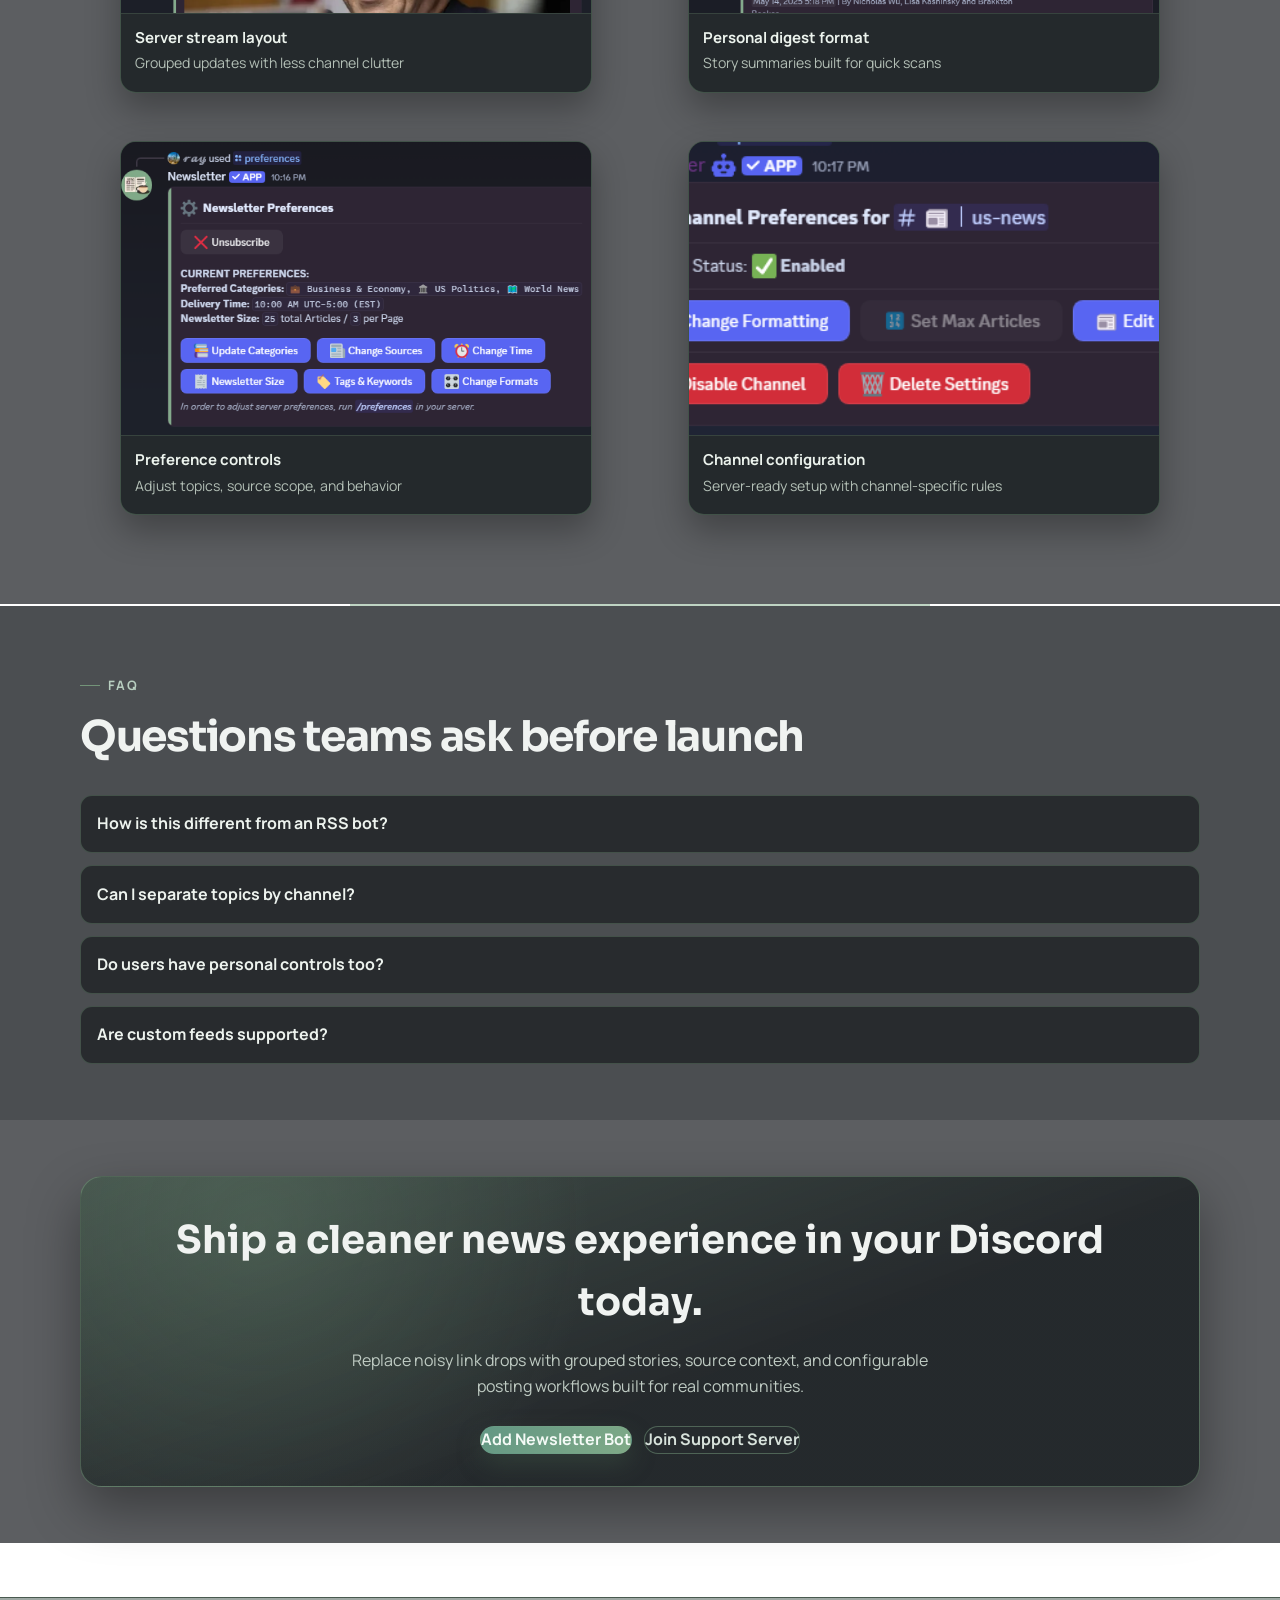
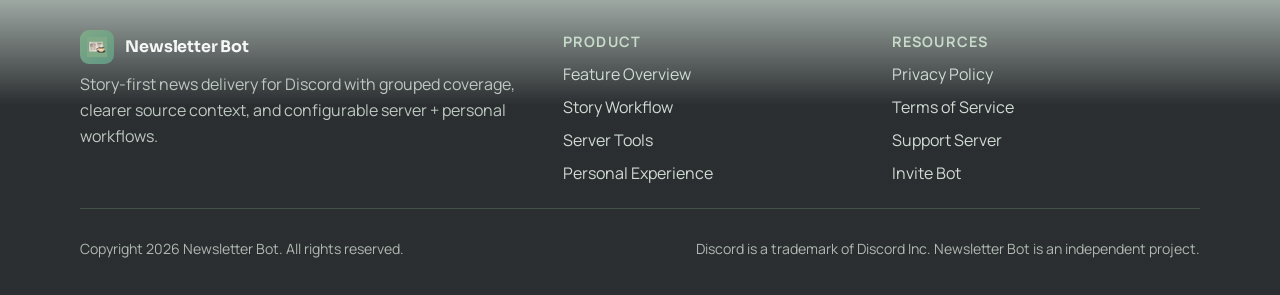
==== commit 231f9d54: "Restore original branding with hero video and mascot visuals" ====
--- a/index.html
+++ b/index.html
@@ -23,6 +23,9 @@
 
   <main id="main-content">
     <section class="hero">
+      <video class="hero-video" autoplay muted loop playsinline preload="auto" aria-hidden="true">
+        <source src="assets/bg5.mp4" type="video/mp4" />
+      </video>
       <div class="container hero-grid">
         <div data-reveal>
           <p class="eyebrow">Discord-native news workflows</p>
@@ -38,42 +41,47 @@
           <p class="hero-notes">Default setup supports up to 3 channels per server, with presets, role pings, and per-channel posting behavior.</p>
         </div>
 
-        <aside class="hero-surface" aria-label="Example grouped story digest" data-reveal>
-          <div class="surface-head">
-            <h2 class="surface-title">Today in your server feed</h2>
-            <span class="surface-chip">Story Grouped</span>
-          </div>
-
-          <article class="story-group">
-            <div class="story-head">
-              <h3>AI chip launch: enterprise demand climbs</h3>
-              <span>5 linked sources</span>
+        <div class="hero-visual" data-reveal>
+          <img class="hero-robot" src="assets/bot.png" alt="Newsletter Bot mascot holding newspaper and coffee" />
+          <aside class="hero-surface" aria-label="Example grouped story digest">
+            <div class="surface-head">
+              <h2 class="surface-title">Today in your server feed</h2>
+              <span class="surface-chip">Story Grouped</span>
             </div>
-            <p>One lead summary with quick source jump-in instead of 5 separate posts across the channel.</p>
-            <div class="source-tags">
-              <span>Reuters</span>
-              <span>The Verge</span>
-              <span>TechCrunch</span>
-            </div>
-          </article>
-
-          <article class="story-group">
-            <div class="story-head">
-              <h3>Policy vote delayed after committee review</h3>
-              <span>3 linked sources</span>
-            </div>
-            <p>Context stays together so members can compare reporting angles without leaving Discord.</p>
-            <div class="source-tags">
-              <span>AP</span>
-              <span>BBC</span>
-              <span>Bloomberg</span>
-            </div>
-          </article>
-        </aside>
-      </div>
-    </section>
-
-    <section class="section section-tight">
+
+            <article class="story-group">
+              <div class="story-head">
+                <h3>AI chip launch: enterprise demand climbs</h3>
+                <span>5 linked sources</span>
+              </div>
+              <p>One lead summary with quick source jump-in instead of 5 separate posts across the channel.</p>
+              <div class="source-tags">
+                <span>Reuters</span>
+                <span>The Verge</span>
+                <span>TechCrunch</span>
+              </div>
+            </article>
+
+            <article class="story-group">
+              <div class="story-head">
+                <h3>Policy vote delayed after committee review</h3>
+                <span>3 linked sources</span>
+              </div>
+              <p>Context stays together so members can compare reporting angles without leaving Discord.</p>
+              <div class="source-tags">
+                <span>AP</span>
+                <span>BBC</span>
+                <span>Bloomberg</span>
+              </div>
+            </article>
+          </aside>
+        </div>
+      </div>
+    </section>
+
+    <hr class="section-divider" />
+
+    <section class="section section-tight section-band-alt">
       <div class="container" data-reveal>
         <div class="section-head">
           <p class="eyebrow">Core value</p>
@@ -109,7 +117,7 @@
       </div>
     </section>
 
-    <section class="section" id="features">
+    <section class="section section-band-dark" id="features">
       <div class="container">
         <div class="section-head" data-reveal>
           <p class="eyebrow">Feature set</p>
@@ -160,7 +168,7 @@
       </div>
     </section>
 
-    <section class="section" id="workflow">
+    <section class="section section-band-alt" id="workflow">
       <div class="container split-panel">
         <div data-reveal>
           <div class="section-head">
@@ -190,7 +198,7 @@
         <div class="card" data-reveal>
           <h3 class="card-title">Channel outcomes</h3>
           <p>Admins get tighter feeds while members still get source choice and context depth.</p>
-          <div class="metric-strip" style="margin-top: 1rem;">
+          <div class="metric-strip mt-1">
             <div class="metric">
               <strong>3</strong>
               <span>default channels per server</span>
@@ -204,7 +212,7 @@
               <span>context preserved in Discord</span>
             </div>
           </div>
-          <ul class="list-clean" style="margin-top: 1rem;">
+          <ul class="list-clean mt-1">
             <li>Cleaner feed naming and source management</li>
             <li>Posting behavior scoped per channel</li>
             <li>Role ping support when relevance is critical</li>
@@ -213,7 +221,7 @@
       </div>
     </section>
 
-    <section class="section" id="server-tools">
+    <section class="section section-band-dark" id="server-tools">
       <div class="container">
         <div class="section-head" data-reveal>
           <p class="eyebrow">Server-first controls</p>
@@ -244,7 +252,7 @@
       </div>
     </section>
 
-    <section class="section" id="personal">
+    <section class="section section-band-alt" id="personal">
       <div class="container split-panel">
         <div class="card" data-reveal>
           <h3 class="card-title">Personal news with `/getnews`</h3>
@@ -252,7 +260,7 @@
             Pull stories on demand, then refine your own preferences. Personal usage is built for readers who want control
             without creating server-wide noise.
           </p>
-          <ul class="list-clean" style="margin-top: 0.9rem;">
+          <ul class="list-clean mt-09">
             <li>Preference-driven results tuned to your interests</li>
             <li>Custom feed discovery and additions</li>
             <li>Source-aware browsing without leaving Discord</li>
@@ -272,7 +280,7 @@
       </div>
     </section>
 
-    <section class="section">
+    <section class="section section-band-dark">
       <div class="container">
         <div class="section-head" data-reveal>
           <p class="eyebrow">Preview</p>
@@ -315,7 +323,9 @@
       </div>
     </section>
 
-    <section class="section section-tight" id="faq">
+    <hr class="section-divider" />
+
+    <section class="section section-tight section-band-alt" id="faq">
       <div class="container">
         <div class="section-head" data-reveal>
           <p class="eyebrow">FAQ</p>
@@ -343,14 +353,14 @@
       </div>
     </section>
 
-    <section class="section section-tight">
+    <section class="section section-tight section-band-dark">
       <div class="container">
         <div class="cta-shell" data-reveal>
           <h2>Ship a cleaner news experience in your Discord today.</h2>
           <p>
             Replace noisy link drops with grouped stories, source context, and configurable posting workflows built for real communities.
           </p>
-          <div class="hero-actions" style="justify-content: center;">
+          <div class="hero-actions actions-center">
             <a class="btn btn-primary" href="https://discord.com/oauth2/authorize?client_id=1058234280838447205" target="_blank" rel="noopener noreferrer">Add Newsletter Bot</a>
             <a class="btn btn-secondary" href="https://discord.gg/8GmjZnU2N9" target="_blank" rel="noopener noreferrer">Join Support Server</a>
           </div>
@@ -361,4 +371,4 @@
 
   <div id="site-footer"></div>
 </body>
-</html>+</html>
--- a/assets/styles.css
+++ b/assets/styles.css
@@ -1,22 +1,21 @@
 :root {
-  --bg: #070b12;
-  --bg-elevated: #0f1624;
-  --bg-surface: #121c2d;
-  --bg-soft: #172338;
-  --text: #eaf0ff;
-  --text-muted: #9fb0cd;
-  --text-soft: #c7d3ea;
-  --line: #243552;
-  --line-strong: #2f466c;
-  --accent: #5de2b8;
-  --accent-strong: #34c998;
-  --accent-soft: rgba(93, 226, 184, 0.2);
-  --danger-soft: rgba(255, 109, 109, 0.14);
-  --radius-lg: 24px;
+  --bg: #2c2f33;
+  --bg-alt: #1e2124;
+  --bg-surface: #23272a;
+  --bg-surface-soft: #2a2f33;
+  --text: #f0f3f1;
+  --text-muted: #b4beb8;
+  --text-soft: #d4ddd7;
+  --line: rgba(128, 170, 135, 0.28);
+  --line-strong: rgba(128, 170, 135, 0.5);
+  --accent: #80aa87;
+  --accent-strong: #5c7e6b;
+  --accent-soft: rgba(128, 170, 135, 0.17);
+  --radius-lg: 22px;
   --radius-md: 16px;
   --radius-sm: 12px;
-  --shadow-lg: 0 24px 56px rgba(0, 0, 0, 0.45);
-  --shadow-md: 0 16px 36px rgba(0, 0, 0, 0.32);
+  --shadow-lg: 0 22px 52px rgba(0, 0, 0, 0.36);
+  --shadow-md: 0 16px 34px rgba(0, 0, 0, 0.29);
   --container: min(1120px, calc(100% - 3rem));
 }
 
@@ -27,7 +26,7 @@
 html {
   scroll-behavior: smooth;
   scrollbar-width: thin;
-  scrollbar-color: #3f5f95 #0a111d;
+  scrollbar-color: #80aa87 #1e2124;
 }
 
 body {
@@ -36,10 +35,11 @@
   font-family: "Manrope", "Segoe UI", sans-serif;
   color: var(--text);
   background:
-    radial-gradient(circle at 15% -5%, rgba(93, 226, 184, 0.15), transparent 26%),
-    radial-gradient(circle at 85% 12%, rgba(75, 122, 255, 0.18), transparent 28%),
-    var(--bg);
-  line-height: 1.6;
+    radial-gradient(circle at 86% -4%, rgba(128, 170, 135, 0.26), transparent 32%),
+    radial-gradient(circle at 10% 16%, rgba(128, 170, 135, 0.14), transparent 24%),
+    linear-gradient(180deg, #2f463b 0%, #2c2f33 24%, #1e2124 100%);
+  background-attachment: fixed;
+  line-height: 1.62;
 }
 
 a {
@@ -61,7 +61,7 @@
   top: -40px;
   left: 1rem;
   background: var(--accent);
-  color: #02150f;
+  color: #17211b;
   font-weight: 700;
   padding: 0.55rem 0.9rem;
   border-radius: 999px;
@@ -78,9 +78,10 @@
   position: sticky;
   top: 0;
   z-index: 1000;
-  border-bottom: 1px solid rgba(70, 101, 150, 0.44);
-  background: rgba(8, 13, 22, 0.82);
-  backdrop-filter: blur(14px);
+  border-top: 4px solid var(--accent);
+  border-bottom: 1px solid rgba(128, 170, 135, 0.36);
+  background: rgba(30, 33, 36, 0.9);
+  backdrop-filter: blur(10px);
 }
 
 .nav-wrapper {
@@ -88,35 +89,41 @@
   align-items: center;
   justify-content: space-between;
   gap: 1rem;
-  min-height: 76px;
+  min-height: 74px;
 }
 
 .brand {
   display: inline-flex;
   align-items: center;
-  gap: 0.75rem;
+  gap: 0.7rem;
   text-decoration: none;
 }
 
 .brand-mark {
   width: 34px;
   height: 34px;
+  border-radius: 9px;
   display: inline-flex;
   align-items: center;
   justify-content: center;
-  border-radius: 10px;
-  background: linear-gradient(135deg, #6bf0c5 0%, #3f7fff 100%);
-  color: #03131a;
-  font-size: 0.82rem;
+  background: linear-gradient(145deg, #80aa87 0%, #629784 100%);
+  color: #1b2821;
+  font-size: 0.8rem;
   font-weight: 800;
-  letter-spacing: 0.04em;
+  letter-spacing: 0.03em;
+}
+
+.brand-mark img {
+  width: 20px;
+  height: 20px;
+  object-fit: contain;
 }
 
 .brand-text {
   font-family: "Sora", "Segoe UI", sans-serif;
   font-weight: 700;
   letter-spacing: -0.01em;
-  color: #f2f6ff;
+  color: #f4f7f5;
 }
 
 .desktop-nav {
@@ -127,22 +134,22 @@
 
 .nav-link {
   text-decoration: none;
-  color: var(--text-muted);
+  color: #c9d4cd;
   font-weight: 600;
-  font-size: 0.95rem;
+  font-size: 0.94rem;
   transition: color 0.2s ease;
 }
 
 .nav-link:hover,
 .nav-link:focus-visible,
 .nav-link.is-active {
-  color: var(--text);
+  color: #ffffff;
 }
 
 .nav-actions {
   display: flex;
   align-items: center;
-  gap: 0.75rem;
+  gap: 0.7rem;
 }
 
 .btn {
@@ -164,37 +171,37 @@
 
 .btn-compact {
   padding: 0.56rem 1rem;
-  font-size: 0.92rem;
+  font-size: 0.91rem;
 }
 
 .btn-primary {
-  color: #041018;
-  background: linear-gradient(125deg, var(--accent) 0%, #58b8ff 100%);
-  box-shadow: 0 10px 24px rgba(48, 188, 155, 0.28);
+  color: #f4faf6;
+  background: linear-gradient(-45deg, #80aa87 0%, #629784 100%);
+  box-shadow: 0 10px 24px rgba(73, 103, 80, 0.34);
 }
 
 .btn-primary:hover,
 .btn-primary:focus-visible {
-  box-shadow: 0 14px 24px rgba(48, 188, 155, 0.36);
+  box-shadow: 0 13px 28px rgba(73, 103, 80, 0.42);
 }
 
 .btn-secondary {
-  color: #d8e4ff;
-  border-color: var(--line-strong);
-  background: rgba(16, 26, 42, 0.6);
+  color: #d7e2db;
+  border-color: rgba(128, 170, 135, 0.45);
+  background: rgba(39, 44, 48, 0.85);
 }
 
 .btn-secondary:hover,
 .btn-secondary:focus-visible {
-  border-color: #4f6ea1;
-  background: rgba(19, 32, 52, 0.95);
+  border-color: rgba(128, 170, 135, 0.76);
+  background: rgba(45, 51, 56, 0.97);
 }
 
 .nav-toggle {
   display: none;
   background: transparent;
-  border: 1px solid var(--line);
-  color: var(--text-soft);
+  border: 1px solid rgba(128, 170, 135, 0.45);
+  color: #d6e2da;
   border-radius: 10px;
   min-height: 40px;
   min-width: 40px;
@@ -204,8 +211,8 @@
 
 .mobile-nav {
   display: none;
-  border-top: 1px solid rgba(70, 101, 150, 0.36);
-  background: rgba(7, 11, 18, 0.96);
+  border-top: 1px solid rgba(128, 170, 135, 0.35);
+  background: rgba(30, 33, 36, 0.98);
 }
 
 .mobile-nav.is-open {
@@ -215,9 +222,9 @@
 .mobile-nav-inner {
   width: var(--container);
   margin: 0 auto;
-  padding: 1rem 0 1.2rem;
-  display: grid;
-  gap: 0.75rem;
+  padding: 0.95rem 0 1.2rem;
+  display: grid;
+  gap: 0.72rem;
 }
 
 .mobile-nav .nav-link {
@@ -231,11 +238,26 @@
 }
 
 .section {
-  padding: 4.5rem 0;
+  padding: 4.6rem 0;
 }
 
 .section-tight {
-  padding: 3.4rem 0;
+  padding: 3.5rem 0;
+}
+
+.section-band-dark {
+  background: rgba(30, 33, 36, 0.72);
+}
+
+.section-band-alt {
+  background: rgba(36, 40, 43, 0.82);
+}
+
+.section-divider {
+  width: min(580px, 72%);
+  margin: 0 auto;
+  border: 0;
+  border-top: 2px solid rgba(128, 170, 135, 0.5);
 }
 
 .section-head {
@@ -247,10 +269,10 @@
   display: inline-flex;
   align-items: center;
   gap: 0.5rem;
-  font-size: 0.82rem;
-  color: #a7bce2;
+  font-size: 0.81rem;
+  color: #b8cec0;
   text-transform: uppercase;
-  letter-spacing: 0.12em;
+  letter-spacing: 0.11em;
   font-weight: 700;
   margin-bottom: 1rem;
 }
@@ -259,15 +281,15 @@
   content: "";
   width: 20px;
   height: 1px;
-  background: #4d6792;
+  background: rgba(128, 170, 135, 0.76);
 }
 
 .section-title {
   margin: 0;
   font-family: "Sora", "Segoe UI", sans-serif;
-  font-size: clamp(1.8rem, 3.5vw, 2.7rem);
+  font-size: clamp(1.78rem, 3.4vw, 2.65rem);
   letter-spacing: -0.03em;
-  line-height: 1.18;
+  line-height: 1.2;
 }
 
 .section-text {
@@ -296,23 +318,23 @@
 }
 
 .card {
-  border: 1px solid rgba(60, 86, 126, 0.55);
+  border: 1px solid rgba(128, 170, 135, 0.3);
   border-radius: var(--radius-md);
-  background: linear-gradient(170deg, rgba(20, 31, 50, 0.95) 0%, rgba(12, 20, 34, 0.98) 100%);
+  background: linear-gradient(170deg, rgba(47, 54, 58, 0.95) 0%, rgba(33, 37, 40, 0.98) 100%);
   box-shadow: var(--shadow-md);
-  padding: 1.2rem;
+  padding: 1.24rem;
 }
 
 .card-title {
   margin: 0 0 0.55rem;
   font-size: 1.06rem;
   font-weight: 700;
-  color: #ecf3ff;
+  color: #f2f6f3;
 }
 
 .card p {
   margin: 0;
-  color: var(--text-muted);
+  color: #b8c3bc;
   font-size: 0.96rem;
 }
 
@@ -337,12 +359,42 @@
   width: 8px;
   height: 8px;
   border-radius: 50%;
-  background: linear-gradient(135deg, var(--accent) 0%, #68a2ff 100%);
+  background: linear-gradient(135deg, #80aa87 0%, #629784 100%);
 }
 
 /* Hero */
 .hero {
-  padding: 5.8rem 0 4rem;
+  padding: 5.8rem 0 4.2rem;
+  position: relative;
+  min-height: calc(100vh - 74px);
+  overflow: hidden;
+}
+
+.hero::before {
+  content: "";
+  position: absolute;
+  inset: 0;
+  background:
+    radial-gradient(circle at 76% 14%, rgba(128, 170, 135, 0.24), transparent 34%),
+    linear-gradient(180deg, rgba(54, 84, 72, 0.66) 0%, rgba(44, 47, 51, 0.76) 50%, rgba(30, 33, 36, 0.96) 100%);
+  pointer-events: none;
+  z-index: 1;
+}
+
+.hero-video {
+  position: absolute;
+  inset: 0;
+  width: 100%;
+  height: 100%;
+  object-fit: cover;
+  filter: grayscale(100%);
+  opacity: 0.92;
+  z-index: 0;
+}
+
+.hero .container {
+  position: relative;
+  z-index: 2;
 }
 
 .hero-grid {
@@ -352,39 +404,50 @@
   align-items: center;
 }
 
+.hero-visual {
+  display: grid;
+  gap: 0.9rem;
+}
+
+.hero-robot {
+  width: clamp(180px, 34vw, 330px);
+  margin: 0 auto 0.2rem;
+  filter: drop-shadow(0 18px 30px rgba(0, 0, 0, 0.3));
+}
+
 .hero h1 {
   margin: 0;
   font-family: "Sora", "Segoe UI", sans-serif;
-  font-size: clamp(2.2rem, 4.8vw, 4rem);
-  line-height: 1.05;
+  font-size: clamp(2.1rem, 4.7vw, 3.7rem);
+  line-height: 1.06;
   letter-spacing: -0.04em;
 }
 
 .hero p {
-  margin: 1.15rem 0 0;
-  color: var(--text-muted);
-  font-size: clamp(1rem, 1.35vw, 1.18rem);
+  margin: 1.1rem 0 0;
+  color: #c3ccc6;
+  font-size: clamp(1rem, 1.3vw, 1.15rem);
   max-width: 58ch;
 }
 
 .hero-actions {
-  margin-top: 1.65rem;
+  margin-top: 1.62rem;
   display: flex;
   flex-wrap: wrap;
   gap: 0.75rem;
 }
 
 .hero-notes {
-  margin-top: 1.2rem;
-  color: #9db1d3;
+  margin-top: 1.15rem;
+  color: #afbab2;
   font-size: 0.95rem;
 }
 
 .hero-surface {
   border-radius: var(--radius-lg);
-  border: 1px solid rgba(69, 96, 145, 0.6);
+  border: 1px solid rgba(128, 170, 135, 0.42);
   background:
-    linear-gradient(170deg, rgba(24, 37, 60, 0.96) 0%, rgba(11, 18, 29, 0.98) 100%);
+    linear-gradient(165deg, rgba(60, 79, 68, 0.68) 0%, rgba(33, 37, 40, 0.96) 52%, rgba(30, 33, 36, 0.98) 100%);
   box-shadow: var(--shadow-lg);
   padding: 1.3rem;
 }
@@ -401,25 +464,25 @@
   margin: 0;
   font-size: 1.02rem;
   font-weight: 700;
-  color: #ebf2ff;
+  color: #f0f5f1;
 }
 
 .surface-chip {
-  font-size: 0.76rem;
+  font-size: 0.75rem;
   text-transform: uppercase;
   letter-spacing: 0.08em;
   font-weight: 700;
-  color: #7fdcc0;
-  border: 1px solid rgba(93, 226, 184, 0.35);
+  color: #d2e8d6;
+  border: 1px solid rgba(128, 170, 135, 0.45);
   border-radius: 999px;
   padding: 0.3rem 0.55rem;
-  background: rgba(93, 226, 184, 0.1);
+  background: rgba(128, 170, 135, 0.14);
 }
 
 .story-group {
-  border: 1px solid rgba(58, 84, 124, 0.45);
+  border: 1px solid rgba(128, 170, 135, 0.28);
   border-radius: 14px;
-  background: rgba(12, 20, 34, 0.84);
+  background: rgba(36, 40, 43, 0.86);
   padding: 0.95rem;
 }
 
@@ -438,18 +501,18 @@
 .story-head h3 {
   margin: 0;
   font-size: 0.96rem;
-  color: #e5eeff;
+  color: #eff4f0;
 }
 
 .story-head span {
-  color: #8cb0ea;
+  color: #aac0ad;
   font-size: 0.78rem;
   white-space: nowrap;
 }
 
 .story-group p {
   margin: 0;
-  color: var(--text-muted);
+  color: #b7c2bb;
   font-size: 0.91rem;
 }
 
@@ -462,18 +525,19 @@
 
 .source-tags span {
   font-size: 0.76rem;
-  color: #a6bfdc;
-  border: 1px solid #2f4568;
+  color: #c5d4c7;
+  border: 1px solid rgba(128, 170, 135, 0.32);
   border-radius: 999px;
   padding: 0.22rem 0.5rem;
-  background: rgba(17, 28, 46, 0.84);
+  background: rgba(45, 52, 49, 0.82);
 }
 
 /* Comparison */
 .comparison {
-  border: 1px solid rgba(58, 84, 124, 0.55);
+  border: 1px solid rgba(128, 170, 135, 0.33);
   border-radius: var(--radius-lg);
   overflow: hidden;
+  box-shadow: var(--shadow-md);
 }
 
 .comparison-row {
@@ -482,17 +546,17 @@
 }
 
 .comparison-row:nth-child(odd) {
-  background: rgba(12, 20, 34, 0.8);
+  background: rgba(36, 40, 43, 0.85);
 }
 
 .comparison-row:nth-child(even) {
-  background: rgba(14, 23, 39, 0.95);
+  background: rgba(42, 46, 49, 0.95);
 }
 
 .comparison-cell {
   padding: 1rem;
-  border-bottom: 1px solid rgba(47, 69, 104, 0.4);
-  border-right: 1px solid rgba(47, 69, 104, 0.4);
+  border-bottom: 1px solid rgba(128, 170, 135, 0.2);
+  border-right: 1px solid rgba(128, 170, 135, 0.2);
 }
 
 .comparison-row .comparison-cell:last-child {
@@ -507,21 +571,21 @@
   font-size: 0.8rem;
   letter-spacing: 0.08em;
   text-transform: uppercase;
-  color: #8ba8d3;
+  color: #adc3b3;
   font-weight: 700;
 }
 
 .comparison-title {
-  color: #e9f1ff;
+  color: #edf3ee;
   font-weight: 700;
 }
 
 .comparison-muted {
-  color: #97aacb;
+  color: #a7b3aa;
 }
 
 .comparison-good {
-  color: #bff5e4;
+  color: #d5ebd8;
 }
 
 /* Showcase / steps */
@@ -540,21 +604,21 @@
 }
 
 .step-item {
-  border: 1px solid rgba(58, 84, 124, 0.48);
+  border: 1px solid rgba(128, 170, 135, 0.28);
   border-radius: var(--radius-sm);
-  background: rgba(12, 20, 34, 0.85);
+  background: rgba(38, 43, 46, 0.88);
   padding: 0.9rem 1rem;
 }
 
 .step-item strong {
-  color: #eaf2ff;
+  color: #edf3ef;
   display: block;
   margin-bottom: 0.2rem;
 }
 
 .step-item p {
   margin: 0;
-  color: var(--text-muted);
+  color: #b7c2bb;
   font-size: 0.95rem;
 }
 
@@ -564,21 +628,37 @@
   gap: 0.7rem;
 }
 
+.mt-1 {
+  margin-top: 1rem;
+}
+
+.mt-09 {
+  margin-top: 0.9rem;
+}
+
+.mt-08 {
+  margin-top: 0.8rem;
+}
+
+.actions-center {
+  justify-content: center;
+}
+
 .metric {
-  border: 1px solid rgba(58, 84, 124, 0.5);
+  border: 1px solid rgba(128, 170, 135, 0.3);
   border-radius: 14px;
   padding: 0.7rem;
-  background: rgba(13, 21, 36, 0.82);
+  background: rgba(41, 46, 49, 0.88);
 }
 
 .metric strong {
   display: block;
   font-size: 1.2rem;
-  color: #ecf4ff;
+  color: #eef4ef;
 }
 
 .metric span {
-  color: #9cb0d0;
+  color: #b2beb6;
   font-size: 0.84rem;
 }
 
@@ -590,10 +670,11 @@
 }
 
 .gallery-item {
-  border: 1px solid rgba(58, 84, 124, 0.55);
+  border: 1px solid rgba(128, 170, 135, 0.32);
   border-radius: var(--radius-md);
   overflow: hidden;
-  background: rgba(11, 18, 30, 0.9);
+  background: rgba(35, 39, 42, 0.96);
+  box-shadow: var(--shadow-md);
 }
 
 .gallery-item img {
@@ -604,17 +685,17 @@
 
 .gallery-caption {
   padding: 0.75rem 0.9rem 0.95rem;
-  border-top: 1px solid rgba(58, 84, 124, 0.4);
+  border-top: 1px solid rgba(128, 170, 135, 0.2);
 }
 
 .gallery-caption strong {
   display: block;
-  color: #e8f0ff;
+  color: #ecf3ed;
   font-size: 0.94rem;
 }
 
 .gallery-caption span {
-  color: #9ab1d5;
+  color: #b3bfb6;
   font-size: 0.88rem;
 }
 
@@ -625,9 +706,9 @@
 }
 
 .faq-item {
-  border: 1px solid rgba(58, 84, 124, 0.5);
+  border: 1px solid rgba(128, 170, 135, 0.3);
   border-radius: var(--radius-sm);
-  background: rgba(12, 20, 34, 0.86);
+  background: rgba(37, 41, 44, 0.92);
   padding: 0.95rem 1rem;
 }
 
@@ -635,7 +716,7 @@
   cursor: pointer;
   list-style: none;
   font-weight: 700;
-  color: #e8f0ff;
+  color: #edf3ee;
 }
 
 .faq-item summary::-webkit-details-marker {
@@ -644,16 +725,15 @@
 
 .faq-item p {
   margin: 0.65rem 0 0;
-  color: var(--text-muted);
+  color: #b7c2bb;
 }
 
 .cta-shell {
-  border: 1px solid rgba(67, 98, 146, 0.65);
+  border: 1px solid rgba(128, 170, 135, 0.42);
   border-radius: var(--radius-lg);
   background:
-    radial-gradient(circle at 12% 18%, rgba(93, 226, 184, 0.17), transparent 32%),
-    radial-gradient(circle at 82% 14%, rgba(74, 122, 255, 0.2), transparent 34%),
-    rgba(12, 20, 34, 0.95);
+    radial-gradient(circle at 16% 16%, rgba(128, 170, 135, 0.22), transparent 34%),
+    linear-gradient(160deg, rgba(56, 75, 65, 0.72) 0%, rgba(35, 39, 42, 0.96) 60%);
   box-shadow: var(--shadow-lg);
   padding: 2rem;
   text-align: center;
@@ -662,12 +742,12 @@
 .cta-shell h2 {
   margin: 0;
   font-family: "Sora", "Segoe UI", sans-serif;
-  font-size: clamp(1.7rem, 3.4vw, 2.5rem);
+  font-size: clamp(1.65rem, 3.3vw, 2.4rem);
 }
 
 .cta-shell p {
   margin: 0.9rem auto 1.4rem;
-  color: #aec0df;
+  color: #bfcbc3;
   max-width: 62ch;
 }
 
@@ -680,10 +760,22 @@
   margin-bottom: 1.6rem;
 }
 
+.legal-hero-wrap {
+  display: grid;
+  grid-template-columns: 1fr auto;
+  gap: 1.2rem;
+  align-items: end;
+}
+
+.legal-hero-image {
+  width: clamp(130px, 18vw, 220px);
+  filter: drop-shadow(0 16px 28px rgba(0, 0, 0, 0.3));
+}
+
 .legal-kicker {
   margin: 0 0 0.65rem;
-  color: #9cb5dc;
-  font-size: 0.9rem;
+  color: #bdd2c2;
+  font-size: 0.89rem;
   text-transform: uppercase;
   letter-spacing: 0.08em;
   font-weight: 700;
@@ -698,7 +790,7 @@
 }
 
 .legal-subtext {
-  color: var(--text-muted);
+  color: #b7c2bb;
   margin-top: 0.8rem;
   max-width: 72ch;
 }
@@ -709,10 +801,11 @@
 }
 
 .legal-card {
-  border: 1px solid rgba(58, 84, 124, 0.56);
+  border: 1px solid rgba(128, 170, 135, 0.32);
   border-radius: var(--radius-md);
-  background: rgba(11, 18, 30, 0.92);
+  background: rgba(35, 39, 42, 0.95);
   padding: 1.2rem;
+  box-shadow: var(--shadow-md);
 }
 
 .legal-card h2 {
@@ -722,7 +815,7 @@
 
 .legal-card p {
   margin: 0;
-  color: var(--text-muted);
+  color: #b7c2bb;
 }
 
 .legal-card p + p {
@@ -738,7 +831,7 @@
 }
 
 .legal-list li {
-  color: var(--text-soft);
+  color: #cdd7d1;
   padding-left: 1.1rem;
   position: relative;
 }
@@ -751,20 +844,20 @@
   width: 7px;
   height: 7px;
   border-radius: 999px;
-  background: #63d7b2;
+  background: #80aa87;
 }
 
 .notice {
-  border: 1px solid rgba(83, 116, 171, 0.58);
+  border: 1px solid rgba(128, 170, 135, 0.45);
   border-radius: 14px;
   padding: 0.9rem 1rem;
-  color: #bad2f6;
-  background: rgba(16, 25, 42, 0.82);
+  color: #c5d2c9;
+  background: rgba(45, 51, 56, 0.9);
   margin-top: 1rem;
 }
 
 .notice strong {
-  color: #e5efff;
+  color: #edf4ef;
 }
 
 /* 404 */
@@ -776,11 +869,11 @@
   max-width: 740px;
   margin: 0 auto;
   text-align: center;
-  border: 1px solid rgba(70, 100, 145, 0.6);
+  border: 1px solid rgba(128, 170, 135, 0.4);
   border-radius: var(--radius-lg);
   background:
-    radial-gradient(circle at 18% 12%, rgba(93, 226, 184, 0.13), transparent 32%),
-    rgba(11, 18, 30, 0.95);
+    radial-gradient(circle at 18% 12%, rgba(128, 170, 135, 0.2), transparent 32%),
+    rgba(35, 39, 42, 0.96);
   box-shadow: var(--shadow-lg);
   padding: 2.2rem;
 }
@@ -791,6 +884,7 @@
   line-height: 1;
   letter-spacing: -0.04em;
   font-family: "Sora", "Segoe UI", sans-serif;
+  color: #d8eadc;
 }
 
 .not-found-card h1 {
@@ -802,8 +896,14 @@
 
 .not-found-card p {
   margin: 1rem auto 0;
-  color: var(--text-muted);
+  color: #b7c2bb;
   max-width: 60ch;
+}
+
+.not-found-robot {
+  width: clamp(110px, 22vw, 180px);
+  margin: 0 auto 0.75rem;
+  filter: drop-shadow(0 16px 28px rgba(0, 0, 0, 0.33));
 }
 
 .not-found-actions {
@@ -817,8 +917,8 @@
 /* Footer */
 .site-footer {
   margin-top: 3.4rem;
-  border-top: 1px solid rgba(68, 98, 143, 0.52);
-  background: rgba(8, 13, 22, 0.9);
+  border-top: 1px solid rgba(128, 170, 135, 0.35);
+  background: linear-gradient(180deg, rgba(47, 70, 59, 0.46) 0%, rgba(30, 33, 36, 0.94) 36%);
 }
 
 .footer-top {
@@ -830,16 +930,16 @@
 
 .footer-brand p {
   margin: 0.45rem 0 0;
-  color: #9ab0d4;
+  color: #bcc8c0;
   max-width: 48ch;
 }
 
 .footer-heading {
   margin: 0 0 0.55rem;
-  font-size: 0.92rem;
+  font-size: 0.9rem;
   text-transform: uppercase;
   letter-spacing: 0.08em;
-  color: #a7c0e8;
+  color: #c6dbc9;
 }
 
 .footer-links {
@@ -851,23 +951,23 @@
 }
 
 .footer-links a {
-  color: #c6d5ed;
+  color: #cfdbd3;
   text-decoration: none;
 }
 
 .footer-links a:hover,
 .footer-links a:focus-visible {
-  color: #f0f5ff;
+  color: #ffffff;
 }
 
 .footer-bottom {
-  border-top: 1px solid rgba(56, 82, 122, 0.6);
+  border-top: 1px solid rgba(128, 170, 135, 0.28);
   padding: 0.95rem 0 1.25rem;
   display: flex;
   justify-content: space-between;
   align-items: center;
   gap: 1rem;
-  color: #8ea4c9;
+  color: #aeb9b1;
   font-size: 0.88rem;
 }
 
@@ -875,7 +975,7 @@
 [data-reveal] {
   opacity: 0;
   transform: translateY(16px);
-  transition: opacity 0.5s ease, transform 0.5s ease;
+  transition: opacity 0.45s ease, transform 0.45s ease;
 }
 
 [data-reveal].is-visible {
@@ -912,6 +1012,17 @@
 
   .hero {
     padding-top: 4.4rem;
+    min-height: auto;
+  }
+
+  .legal-hero-wrap {
+    grid-template-columns: 1fr;
+    align-items: start;
+  }
+
+  .legal-hero-image {
+    order: -1;
+    margin-bottom: 0.3rem;
   }
 
   .comparison-row {
@@ -925,7 +1036,7 @@
   .comparison-row .comparison-cell:nth-child(1) {
     border-bottom: none;
     font-weight: 700;
-    color: #f0f5ff;
+    color: #f2f6f2;
   }
 }
 
@@ -935,7 +1046,7 @@
   }
 
   .section {
-    padding: 3.5rem 0;
+    padding: 3.45rem 0;
   }
 
   .grid-2,
@@ -970,4 +1081,8 @@
     opacity: 1;
     transform: none;
   }
-}+
+  .hero-video {
+    display: none;
+  }
+}
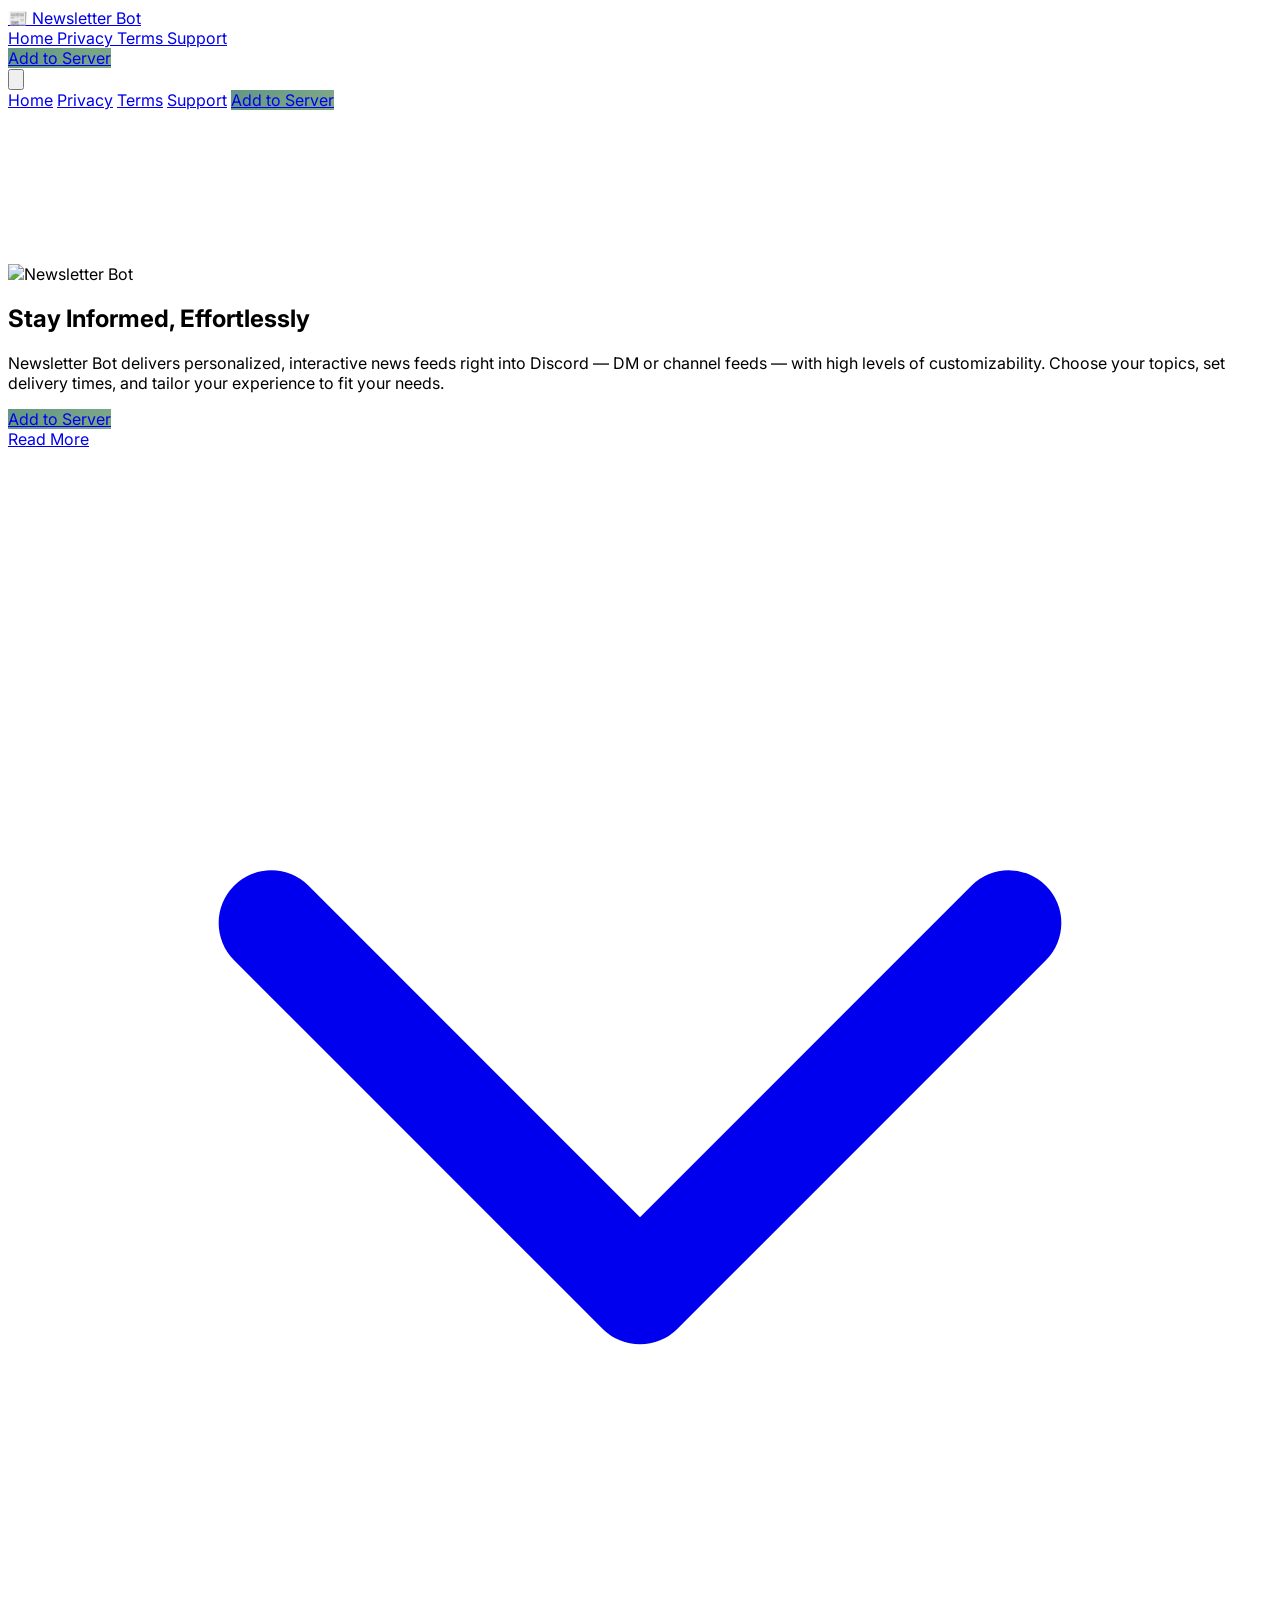
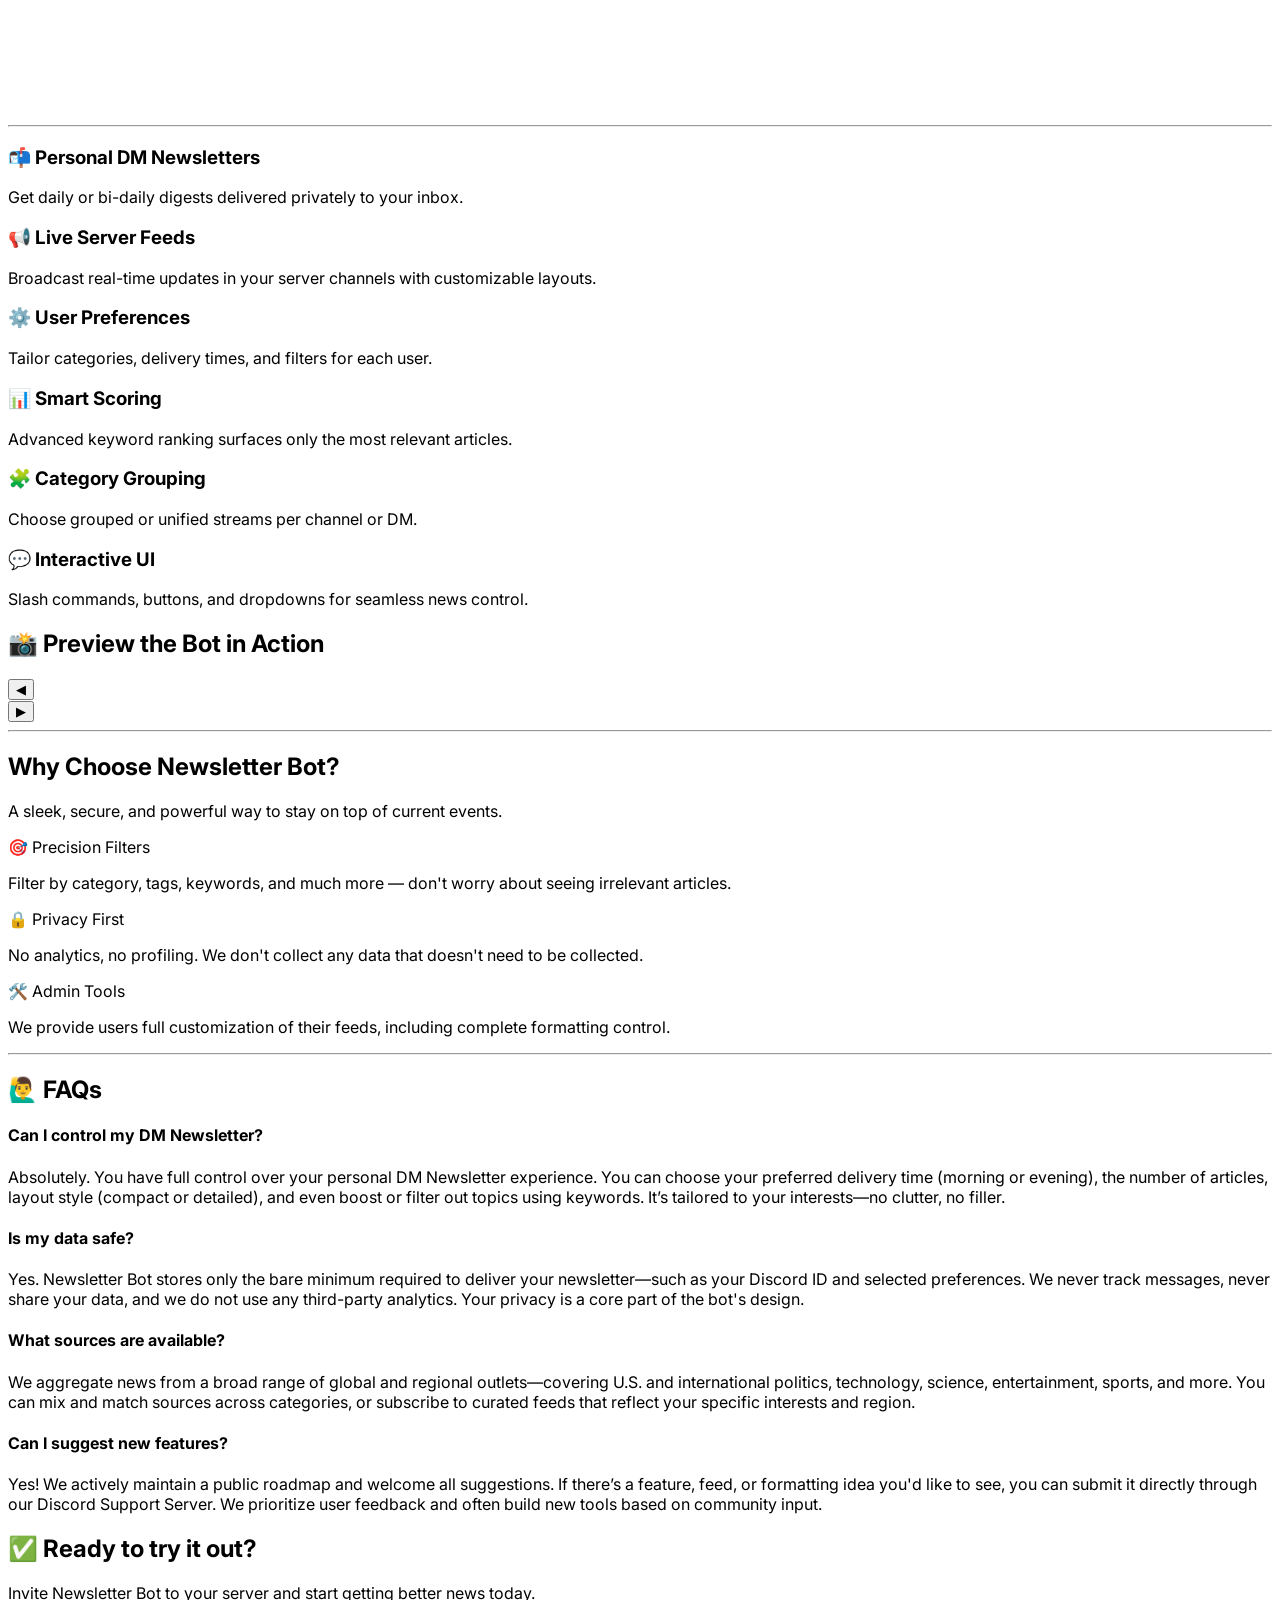
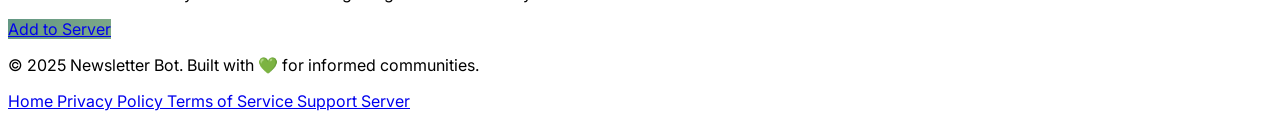
==== commit 10738989: "Revamp site: Tailwind redesign & components Large UI overhaul: switch to Tailwind CDN + Inter font, " ====
--- a/index.html
+++ b/index.html
@@ -1,374 +1,324 @@
 <!DOCTYPE html>
-<html lang="en-US">
+<html lang="en-US" class="dark scroll-smooth">
+
 <head>
   <meta charset="UTF-8" />
-  <meta name="viewport" content="width=device-width, initial-scale=1" />
-  <title>Newsletter Bot | Story-first news for Discord</title>
-  <meta name="description" content="Newsletter Bot turns noisy feed blasts into grouped stories with source context, personal /getnews controls, and configurable server channels." />
+  <meta name="viewport" content="width=device-width, initial-scale=1.0" />
+  <title>Newsletter Bot</title>
+  <meta name="description"
+    content="Newsletter Bot delivers personalized news digests to your Discord server or DMs. Stay informed with smart, customizable RSS feeds." />
   <meta property="og:title" content="Newsletter Bot" />
-  <meta property="og:description" content="Story-first news delivery for Discord communities and personal workflows." />
+  <meta property="og:description"
+    content="Smart, customizable news digests delivered to your Discord server or inbox." />
+  <meta property="og:url" content="https://newsletterbot.github.io/newslettersite/" />
   <meta property="og:type" content="website" />
-  <meta property="og:url" content="https://newsletterbot.github.io/newslettersite/" />
   <link rel="canonical" href="https://newsletterbot.github.io/newslettersite/" />
+  <link rel="stylesheet" href="./components/scrollbar.css" />
+
+  <!-- Tailwind Config -->
+  <script src="https://cdn.tailwindcss.com"></script>
+  <script>
+    tailwind.config = {
+      darkMode: 'class',
+      theme: {
+        extend: {
+          colors: {
+            accent: '#80AA87',
+            'accent-dark': '#5C7E6B',
+          },
+        },
+      },
+    }
+  </script>
+  <link href="https://fonts.googleapis.com/css2?family=Inter:wght@400;700&display=swap" rel="stylesheet">
+  <script src="https://unpkg.com/aos@2.3.1/dist/aos.js"></script>
+  <link href="https://unpkg.com/aos@2.3.1/dist/aos.css" rel="stylesheet">
   <link rel="icon" type="image/png" href="assets/favicon.png" />
-  <link rel="preconnect" href="https://fonts.googleapis.com" />
-  <link rel="preconnect" href="https://fonts.gstatic.com" crossorigin />
-  <link href="https://fonts.googleapis.com/css2?family=Manrope:wght@400;500;600;700;800&family=Sora:wght@500;600;700;800&display=swap" rel="stylesheet" />
-  <link rel="stylesheet" href="assets/styles.css" />
-  <script defer src="assets/site.js"></script>
+  <style>
+    body {
+      font-family: 'Inter', sans-serif;
+    }
+
+    .gradient-mask {
+      background: radial-gradient(circle at top right, rgba(128, 170, 135, 0.6), transparent 60%);
+    }
+  </style>
 </head>
-<body>
-  <a class="skip-link" href="#main-content">Skip to content</a>
+
+<body class="dark:bg-[#2C2F33] dark:text-gray-100 overflow-x-hidden">
+  <!-- Floating Header -->
   <div id="site-header"></div>
-
-  <main id="main-content">
-    <section class="hero">
-      <video class="hero-video" autoplay muted loop playsinline preload="auto" aria-hidden="true">
-        <source src="assets/bg5.mp4" type="video/mp4" />
-      </video>
-      <div class="container hero-grid">
-        <div data-reveal>
-          <p class="eyebrow">Discord-native news workflows</p>
-          <h1>Follow stories, not link spam.</h1>
-          <p>
-            Newsletter Bot delivers grouped stories with multi-source context so communities can scan the signal quickly.
-            Use it in servers or in your personal `/getnews` flow, then tune what gets posted, where it posts, and how often it posts.
+  <script>
+    fetch("components/header.html")
+      .then(res => res.text())
+      .then(html => document.getElementById("site-header").innerHTML = html);
+  </script>
+
+  <!-- Hero Section -->
+  <section class="relative h-screen overflow-hidden text-center py-20 px-6">
+
+    <!-- Background Video -->
+    <video id="heroVideo" autoplay muted loop playsinline preload="auto"
+      class="absolute inset-0 w-full h-full object-cover z-0 filter grayscale opacity-100">
+      <source src="./assets/bg5.mp4" type="video/mp4">
+    </video>
+
+    <script>
+      const video = document.getElementById('heroVideo');
+      video.playbackRate = 1;
+    </script>
+
+    <!-- gradient overlay -->
+    <div class="absolute inset-0 z-0 bg-gradient-to-b from-[#365448]/80 via-[#2C2F33]/80 to-[#2C2F33]/100"></div>
+
+    <!-- Hero content -->
+    <div class="relative z-10 max-w-3xl mx-auto" data-aos="fade-up">
+      <img src="./assets/robot.png" alt="Newsletter Bot" class="mx-auto mb-6 w-80 max-w-xs sm:max-w-md h-auto" />
+
+      <h1 class="text-5xl font-extrabold mb-4 text-white">
+        Stay Informed, Effortlessly
+      </h1>
+      <p class="text-lg mb-8 text-gray-200">
+        Newsletter Bot delivers personalized, interactive news feeds right into Discord — DM or channel feeds — with
+        high levels of customizability. Choose your topics, set delivery times, and tailor your experience to fit your
+        needs.
+      </p>
+
+      <a href="https://discord.com/oauth2/authorize?client_id=1058234280838447205" target="_blank"
+        class="px-4 py-2 rounded-md text-white font-semibold transition hover:scale-105 mb-8 inline-block"
+        style="background: linear-gradient(-45deg, #80AA87 0%, #629784 100%);">
+        Add to Server
+      </a>
+
+      <!-- Read More link -->
+      <div class="mt-20 flex items-center justify-center">
+        <a href="#divider"
+          class="group relative inline-flex items-center space-x-1 font-semibold text-sm text-[#80AA87] hover:text-[#80AA87] transition">
+          <span class="relative">
+            Read More
+            <span
+              class="absolute left-0 -bottom-0.5 h-0.5 w-0 bg-[#80AA87] transition-all duration-300 group-hover:w-full"></span>
+          </span>
+          <!-- Downward arrow icon -->
+          <svg xmlns="http://www.w3.org/2000/svg" class="w-4 h-4 mt-0.5" fill="none" viewBox="0 0 24 24"
+            stroke="currentColor">
+            <path stroke-linecap="round" stroke-linejoin="round" stroke-width="2" d="M19 9l-7 7-7-7" />
+          </svg>
+        </a>
+      </div>
+    </div>
+  </section>
+
+  <hr id="divider" class="my-12 border-t-2 border-[#80AA87] w-1/2 mx-auto" />
+
+  <!-- Features Grid -->
+  <section id="features" class="py-20 px-6 ">
+    <div class="max-w-7xl mx-auto grid grid-cols-1 sm:grid-cols-2 lg:grid-cols-3 gap-8">
+      <div class="bg-[#23272A] p-6 rounded-2xl shadow-lg" data-aos="fade-up">
+        <h3 class="text-xl font-semibold mb-2 text-white">📬 Personal DM Newsletters</h3>
+        <p class="text-gray-400">Get daily or bi-daily digests delivered privately to your inbox.</p>
+      </div>
+      <div class="bg-[#23272A] p-6 rounded-2xl shadow-lg" data-aos="fade-up" data-aos-delay="50">
+        <h3 class="text-xl font-semibold mb-2 text-white">📢 Live Server Feeds</h3>
+        <p class="text-gray-400">Broadcast real-time updates in your server channels with customizable layouts.</p>
+      </div>
+      <div class="bg-[#23272A] p-6 rounded-2xl shadow-lg" data-aos="fade-up" data-aos-delay="100">
+        <h3 class="text-xl font-semibold mb-2 text-white">⚙️ User Preferences</h3>
+        <p class="text-gray-400">Tailor categories, delivery times, and filters for each user.</p>
+      </div>
+      <div class="bg-[#23272A] p-6 rounded-2xl shadow-lg" data-aos="fade-up" data-aos-delay="150">
+        <h3 class="text-xl font-semibold mb-2 text-white">📊 Smart Scoring</h3>
+        <p class="text-gray-400">Advanced keyword ranking surfaces only the most relevant articles.</p>
+      </div>
+      <div class="bg-[#23272A] p-6 rounded-2xl shadow-lg" data-aos="fade-up" data-aos-delay="200">
+        <h3 class="text-xl font-semibold mb-2 text-white">🧩 Category Grouping</h3>
+        <p class="text-gray-400">Choose grouped or unified streams per channel or DM.</p>
+      </div>
+      <div class="bg-[#23272A] p-6 rounded-2xl shadow-lg" data-aos="fade-up" data-aos-delay="250">
+        <h3 class="text-xl font-semibold mb-2 text-white">💬 Interactive UI</h3>
+        <p class="text-gray-400">Slash commands, buttons, and dropdowns for seamless news control.</p>
+      </div>
+    </div>
+  </section>
+
+  <!--THIS IS THE EXAMPLE CAROUSEL-->
+  <script src="https://cdn.jsdelivr.net/npm/alpinejs@3.x.x/dist/cdn.min.js" defer></script>
+
+  <section class="py-16 bg-[#1E2124] text-white bg-gradient-to-b from-[#2C2F33] to-[#1E2124]">
+    <div class="max-w-5xl mx-auto px-4" x-data="{
+      slide: 0,
+      images: [
+        { src: './assets/example1.png', caption: '📢 Channel Feed Example' },
+        { src: './assets/example2.png', caption: '📅 Scheduled DM Newsletter Format' },
+        { src: './assets/example3.png', caption: '⚙️ User Preferences Panel — Tons of Customization!' },
+        { src: './assets/example4.png', caption: '🛠️ Channel Configuration Tools' }
+      ],
+      autoplay: null,
+      startAutoPlay() {
+        this.autoplay = setInterval(() => {
+          this.slide = (this.slide + 1) % this.images.length
+        }, 15000)
+      },
+      stopAutoPlay() {
+        clearInterval(this.autoplay)
+      },
+      init() {
+        this.startAutoPlay()
+      }
+    }" x-init="init()">
+      <h2 class="text-3xl font-bold mb-6 text-center">📸 Preview the Bot in Action</h2>
+
+      <div class="relative flex items-center justify-center">
+
+        <!-- Left arrow -->
+        <button @click="slide = (slide === 0 ? images.length - 1 : slide - 1)" @mouseenter="stopAutoPlay()"
+          @mouseleave="startAutoPlay()" class="mr-4 text-white bg-accent hover:bg-accent-dark px-3 py-2 rounded-full">
+          ◀
+        </button>
+
+        <!-- Carousel -->
+        <div class="overflow-hidden rounded-xl shadow-lg w-full max-w-xl">
+          <div class="flex transition-transform duration-500 ease-in-out"
+            :style="'transform: translateX(-' + (slide * 100) + '%)'" style="width: 400%">
+            <template x-for="item in images" :key="item.src">
+              <div class="w-full flex-shrink-0 flex items-center justify-center min-h-[300px]">
+                <img :src="item.src" alt="Preview" class="max-h-[400px] w-auto object-contain" />
+              </div>
+            </template>
+          </div>
+        </div>
+
+        <!-- Right arrow -->
+        <button @click="slide = (slide + 1) % images.length" @mouseenter="stopAutoPlay()" @mouseleave="startAutoPlay()"
+          class="ml-4 text-white bg-accent hover:bg-accent-dark px-3 py-2 rounded-full">
+          ▶
+        </button>
+      </div>
+
+      <!-- Captions -->
+      <div class="text-center mt-4 text-accent text-sm font-medium min-h-[1.5rem]">
+        <template x-for="(item, index) in images" :key="item.src">
+          <span x-show="slide === index" x-transition x-text="item.caption"></span>
+        </template>
+      </div>
+
+      <!-- Dots -->
+      <div class="flex justify-center mt-4 space-x-2">
+        <template x-for="(item, index) in images" :key="index">
+          <button @click="slide = index" :class="{
+            'bg-[#80AA87]': slide === index,
+            'bg-gray-600': slide !== index
+          }" class="w-3 h-3 rounded-full focus:outline-none transition"></button>
+        </template>
+      </div>
+    </div>
+  </section>
+
+  <div class="bg-[#1E2124] py-6">
+    <hr class="border-t-2 border-[#80AA87] w-1/2 mx-auto" />
+  </div>
+
+  <!-- Why Choose Section -->
+  <section class="py-20 px-6 bg-[#1E2124]">
+    <div class="max-w-4xl mx-auto text-center" data-aos="fade-up">
+      <h2 class="text-3xl font-bold mb-6 text-white">Why Choose Newsletter Bot?</h2>
+      <p class="text-gray-300 mb-8">A sleek, secure, and powerful way to stay on top of current events.</p>
+      <div class="flex flex-col sm:flex-row justify-center gap-6">
+        <div class="text-left">
+          <p class="font-semibold text-gray-100">🎯 Precision Filters</p>
+          <p class="text-gray-400">Filter by category, tags, keywords, and much more — don't worry about seeing
+            irrelevant articles.</p>
+        </div>
+        <div class="text-left">
+          <p class="font-semibold text-gray-100">🔒 Privacy First</p>
+          <p class="text-gray-400">No analytics, no profiling. We don't collect any data that doesn't need to be
+            collected.</p>
+        </div>
+        <div class="text-left">
+          <p class="font-semibold text-gray-100">🛠️ Admin Tools</p>
+          <p class="text-gray-400">We provide users full customization of their feeds, including complete formatting
+            control.</p>
+        </div>
+      </div>
+    </div>
+  </section>
+
+  <div class="bg-[#1E2124] py-6">
+    <hr class="border-t-2 border-[#80AA87] w-1/2 mx-auto" />
+  </div>
+
+  <!-- FAQ Section -->
+  <section class="py-20 px-6 bg-gradient-to-b from-[#1E2124] to-[#2C2F33]">
+    <div class="max-w-4xl mx-auto" data-aos="fade-up">
+      <h2 class="text-3xl font-bold mb-12 text-center text-white">🙋‍♂️ FAQs</h2>
+      <div class="space-y-8">
+
+        <div>
+          <h4 class="font-semibold text-gray-100">Can I control my DM Newsletter?</h4>
+          <p class="text-gray-400">
+            Absolutely. You have full control over your personal DM Newsletter experience. You can choose your
+            preferred
+            delivery time (morning or evening), the number of articles, layout style (compact or detailed), and even
+            boost or filter out topics using keywords. It’s tailored to your interests—no clutter, no filler.
           </p>
-          <div class="hero-actions">
-            <a class="btn btn-primary" href="https://discord.com/oauth2/authorize?client_id=1058234280838447205" target="_blank" rel="noopener noreferrer">Add to Server</a>
-            <a class="btn btn-secondary" href="#features">Explore Features</a>
-          </div>
-          <p class="hero-notes">Default setup supports up to 3 channels per server, with presets, role pings, and per-channel posting behavior.</p>
-        </div>
-
-        <div class="hero-visual" data-reveal>
-          <img class="hero-robot" src="assets/bot.png" alt="Newsletter Bot mascot holding newspaper and coffee" />
-          <aside class="hero-surface" aria-label="Example grouped story digest">
-            <div class="surface-head">
-              <h2 class="surface-title">Today in your server feed</h2>
-              <span class="surface-chip">Story Grouped</span>
-            </div>
-
-            <article class="story-group">
-              <div class="story-head">
-                <h3>AI chip launch: enterprise demand climbs</h3>
-                <span>5 linked sources</span>
-              </div>
-              <p>One lead summary with quick source jump-in instead of 5 separate posts across the channel.</p>
-              <div class="source-tags">
-                <span>Reuters</span>
-                <span>The Verge</span>
-                <span>TechCrunch</span>
-              </div>
-            </article>
-
-            <article class="story-group">
-              <div class="story-head">
-                <h3>Policy vote delayed after committee review</h3>
-                <span>3 linked sources</span>
-              </div>
-              <p>Context stays together so members can compare reporting angles without leaving Discord.</p>
-              <div class="source-tags">
-                <span>AP</span>
-                <span>BBC</span>
-                <span>Bloomberg</span>
-              </div>
-            </article>
-          </aside>
-        </div>
-      </div>
-    </section>
-
-    <hr class="section-divider" />
-
-    <section class="section section-tight section-band-alt">
-      <div class="container" data-reveal>
-        <div class="section-head">
-          <p class="eyebrow">Core value</p>
-          <h2 class="section-title">Built beyond basic RSS forwarding</h2>
-          <p class="section-text">
-            Most bots forward every article as a separate post. Newsletter Bot organizes coverage by story, keeps source visibility intact,
-            and gives admins the controls to keep channels readable.
+        </div>
+
+        <div>
+          <h4 class="font-semibold text-gray-100">Is my data safe?</h4>
+          <p class="text-gray-400">
+            Yes. Newsletter Bot stores only the bare minimum required to deliver your newsletter—such as your Discord
+            ID
+            and selected preferences. We never track messages, never share your data, and we do not use any
+            third-party
+            analytics. Your privacy is a core part of the bot's design.
           </p>
         </div>
 
-        <div class="comparison" role="table" aria-label="Comparison between basic RSS forwarding and Newsletter Bot">
-          <div class="comparison-row" role="row">
-            <div class="comparison-cell comparison-head" role="columnheader">What matters</div>
-            <div class="comparison-cell comparison-head" role="columnheader">Basic forwarder</div>
-            <div class="comparison-cell comparison-head" role="columnheader">Newsletter Bot</div>
-          </div>
-          <div class="comparison-row" role="row">
-            <div class="comparison-cell comparison-title" role="cell">Story-level updates</div>
-            <div class="comparison-cell comparison-muted" role="cell">Raw article stream</div>
-            <div class="comparison-cell comparison-good" role="cell">Grouped stories with cleaner digests</div>
-          </div>
-          <div class="comparison-row" role="row">
-            <div class="comparison-cell comparison-title" role="cell">Source context</div>
-            <div class="comparison-cell comparison-muted" role="cell">Single source per post</div>
-            <div class="comparison-cell comparison-good" role="cell">Browse multiple linked sources per story</div>
-          </div>
-          <div class="comparison-row" role="row">
-            <div class="comparison-cell comparison-title" role="cell">Discord controls</div>
-            <div class="comparison-cell comparison-muted" role="cell">Few admin options</div>
-            <div class="comparison-cell comparison-good" role="cell">Presets, role pings, channel behavior tuning</div>
-          </div>
-        </div>
-      </div>
-    </section>
-
-    <section class="section section-band-dark" id="features">
-      <div class="container">
-        <div class="section-head" data-reveal>
-          <p class="eyebrow">Feature set</p>
-          <h2 class="section-title">Current bot capabilities</h2>
-          <p class="section-text">
-            The current release is designed for both community channels and personal reading. Features below reflect what the bot supports today.
+        <div>
+          <h4 class="font-semibold text-gray-100">What sources are available?</h4>
+          <p class="text-gray-400">
+            We aggregate news from a broad range of global and regional outlets—covering U.S. and international
+            politics, technology, science, entertainment, sports, and more. You can mix and match sources across
+            categories, or subscribe to curated feeds that reflect your specific interests and region.
           </p>
         </div>
 
-        <div class="grid-3">
-          <article class="card" data-reveal>
-            <h3 class="card-title">Story grouping first</h3>
-            <p>Related coverage is merged into one story thread to reduce repetitive channel spam.</p>
-          </article>
-          <article class="card" data-reveal>
-            <h3 class="card-title">Multi-source browsing</h3>
-            <p>Members can move across sources for the same story and compare reporting perspectives.</p>
-          </article>
-          <article class="card" data-reveal>
-            <h3 class="card-title">Server channels by default</h3>
-            <p>Configure up to 3 channels per server on default setup, each with its own focus.</p>
-          </article>
-          <article class="card" data-reveal>
-            <h3 class="card-title">Presets for faster setup</h3>
-            <p>Apply channel presets to launch quickly, then fine tune cadence and formatting.</p>
-          </article>
-          <article class="card" data-reveal>
-            <h3 class="card-title">Role pings with control</h3>
-            <p>Attach role notifications where needed so relevant teams see critical story updates.</p>
-          </article>
-          <article class="card" data-reveal>
-            <h3 class="card-title">Personal `/getnews` flow</h3>
-            <p>Run personal pulls, then shape your feed with preference controls instead of one-size-fits-all output.</p>
-          </article>
-          <article class="card" data-reveal>
-            <h3 class="card-title">Custom feed additions</h3>
-            <p>Discover and add feed sources that match your niche domains and community priorities.</p>
-          </article>
-          <article class="card" data-reveal>
-            <h3 class="card-title">Owner-side curation tools</h3>
-            <p>Review feed health, clean naming, and curate source quality to keep output trustworthy.</p>
-          </article>
-          <article class="card" data-reveal>
-            <h3 class="card-title">Smarter ranking signals</h3>
-            <p>Background ranking and organization improve ordering quality without making opaque AI promises.</p>
-          </article>
-        </div>
-      </div>
-    </section>
-
-    <section class="section section-band-alt" id="workflow">
-      <div class="container split-panel">
-        <div data-reveal>
-          <div class="section-head">
-            <p class="eyebrow">Story-centric flow</p>
-            <h2 class="section-title">More signal, less noise in every channel</h2>
-            <p class="section-text">
-              The bot groups overlapping coverage into story-level updates, then keeps source visibility clear.
-              Your community sees one focused post instead of a flood of duplicate links.
-            </p>
-          </div>
-          <ul class="step-list">
-            <li class="step-item">
-              <strong>1. Ingest + normalize</strong>
-              <p>Feeds are cleaned and source names are normalized for clearer browsing and moderation.</p>
-            </li>
-            <li class="step-item">
-              <strong>2. Group by story</strong>
-              <p>Related articles are clustered so updates stay organized around events, not URLs.</p>
-            </li>
-            <li class="step-item">
-              <strong>3. Rank + post with rules</strong>
-              <p>Stories are ordered with structured ranking signals, then posted by channel rules and presets.</p>
-            </li>
-          </ul>
-        </div>
-
-        <div class="card" data-reveal>
-          <h3 class="card-title">Channel outcomes</h3>
-          <p>Admins get tighter feeds while members still get source choice and context depth.</p>
-          <div class="metric-strip mt-1">
-            <div class="metric">
-              <strong>3</strong>
-              <span>default channels per server</span>
-            </div>
-            <div class="metric">
-              <strong>1 post</strong>
-              <span>per grouped story update</span>
-            </div>
-            <div class="metric">
-              <strong>Multi-source</strong>
-              <span>context preserved in Discord</span>
-            </div>
-          </div>
-          <ul class="list-clean mt-1">
-            <li>Cleaner feed naming and source management</li>
-            <li>Posting behavior scoped per channel</li>
-            <li>Role ping support when relevance is critical</li>
-          </ul>
-        </div>
-      </div>
-    </section>
-
-    <section class="section section-band-dark" id="server-tools">
-      <div class="container">
-        <div class="section-head" data-reveal>
-          <p class="eyebrow">Server-first controls</p>
-          <h2 class="section-title">Built for moderators and operators</h2>
-          <p class="section-text">
-            Give each channel a purpose. Use presets for quick rollout, then tune frequency, source scope, and role pings to match each audience.
+        <div>
+          <h4 class="font-semibold text-gray-100">Can I suggest new features?</h4>
+          <p class="text-gray-400">
+            Yes! We actively maintain a public roadmap and welcome all suggestions. If there’s a feature, feed, or
+            formatting idea you'd like to see, you can submit it directly through our Discord Support Server. We
+            prioritize user feedback and often build new tools based on community input.
           </p>
         </div>
 
-        <div class="grid-2">
-          <article class="card" data-reveal>
-            <h3 class="card-title">Channel presets and behavior</h3>
-            <p>Start with curated presets, then customize grouping style, posting frequency, and source scope per channel.</p>
-          </article>
-          <article class="card" data-reveal>
-            <h3 class="card-title">Role-aware distribution</h3>
-            <p>Use role pings intentionally so high-priority updates land with the right teams.</p>
-          </article>
-          <article class="card" data-reveal>
-            <h3 class="card-title">Source naming and management</h3>
-            <p>Cleaner source labels and management tools make feeds easier to trust and audit.</p>
-          </article>
-          <article class="card" data-reveal>
-            <h3 class="card-title">Owner curation workflow</h3>
-            <p>Review feed health and quality, then keep weak or noisy sources out of production channels.</p>
-          </article>
-        </div>
-      </div>
-    </section>
-
-    <section class="section section-band-alt" id="personal">
-      <div class="container split-panel">
-        <div class="card" data-reveal>
-          <h3 class="card-title">Personal news with `/getnews`</h3>
-          <p>
-            Pull stories on demand, then refine your own preferences. Personal usage is built for readers who want control
-            without creating server-wide noise.
-          </p>
-          <ul class="list-clean mt-09">
-            <li>Preference-driven results tuned to your interests</li>
-            <li>Custom feed discovery and additions</li>
-            <li>Source-aware browsing without leaving Discord</li>
-          </ul>
-        </div>
-
-        <div data-reveal>
-          <div class="section-head">
-            <p class="eyebrow">Personal mode</p>
-            <h2 class="section-title">One bot, two strong use cases</h2>
-            <p class="section-text">
-              You can run Newsletter Bot as a server news system and still use it personally for focused story pulls.
-              That keeps personal reading flexible while server channels stay structured.
-            </p>
-          </div>
-        </div>
-      </div>
-    </section>
-
-    <section class="section section-band-dark">
-      <div class="container">
-        <div class="section-head" data-reveal>
-          <p class="eyebrow">Preview</p>
-          <h2 class="section-title">Interface snapshots</h2>
-          <p class="section-text">
-            Existing command and feed surfaces from the current bot, presented in a cleaner, story-first workflow.
-          </p>
-        </div>
-
-        <div class="gallery">
-          <figure class="gallery-item" data-reveal>
-            <img src="assets/example1.png" alt="Server news channel showing grouped story updates" loading="lazy" />
-            <figcaption class="gallery-caption">
-              <strong>Server stream layout</strong>
-              <span>Grouped updates with less channel clutter</span>
-            </figcaption>
-          </figure>
-          <figure class="gallery-item" data-reveal>
-            <img src="assets/example2.png" alt="Personal digest format in Discord" loading="lazy" />
-            <figcaption class="gallery-caption">
-              <strong>Personal digest format</strong>
-              <span>Story summaries built for quick scans</span>
-            </figcaption>
-          </figure>
-          <figure class="gallery-item" data-reveal>
-            <img src="assets/example3.png" alt="Preference controls for story and source behavior" loading="lazy" />
-            <figcaption class="gallery-caption">
-              <strong>Preference controls</strong>
-              <span>Adjust topics, source scope, and behavior</span>
-            </figcaption>
-          </figure>
-          <figure class="gallery-item" data-reveal>
-            <img src="assets/example4.png" alt="Server channel configuration interface" loading="lazy" />
-            <figcaption class="gallery-caption">
-              <strong>Channel configuration</strong>
-              <span>Server-ready setup with channel-specific rules</span>
-            </figcaption>
-          </figure>
-        </div>
-      </div>
-    </section>
-
-    <hr class="section-divider" />
-
-    <section class="section section-tight section-band-alt" id="faq">
-      <div class="container">
-        <div class="section-head" data-reveal>
-          <p class="eyebrow">FAQ</p>
-          <h2 class="section-title">Questions teams ask before launch</h2>
-        </div>
-
-        <div class="faq-list">
-          <details class="faq-item" data-reveal>
-            <summary>How is this different from an RSS bot?</summary>
-            <p>It groups related articles into stories and keeps multi-source context together, so channels stay readable.</p>
-          </details>
-          <details class="faq-item" data-reveal>
-            <summary>Can I separate topics by channel?</summary>
-            <p>Yes. Default server setup supports up to 3 channels, and each channel can have independent behavior and presets.</p>
-          </details>
-          <details class="faq-item" data-reveal>
-            <summary>Do users have personal controls too?</summary>
-            <p>Yes. `/getnews` and preference controls let individuals run personalized pulls without affecting server defaults.</p>
-          </details>
-          <details class="faq-item" data-reveal>
-            <summary>Are custom feeds supported?</summary>
-            <p>Yes. You can add custom feeds and use owner-side curation tools to monitor feed health and quality.</p>
-          </details>
-        </div>
-      </div>
-    </section>
-
-    <section class="section section-tight section-band-dark">
-      <div class="container">
-        <div class="cta-shell" data-reveal>
-          <h2>Ship a cleaner news experience in your Discord today.</h2>
-          <p>
-            Replace noisy link drops with grouped stories, source context, and configurable posting workflows built for real communities.
-          </p>
-          <div class="hero-actions actions-center">
-            <a class="btn btn-primary" href="https://discord.com/oauth2/authorize?client_id=1058234280838447205" target="_blank" rel="noopener noreferrer">Add Newsletter Bot</a>
-            <a class="btn btn-secondary" href="https://discord.gg/8GmjZnU2N9" target="_blank" rel="noopener noreferrer">Join Support Server</a>
-          </div>
-        </div>
-      </div>
-    </section>
-  </main>
-
+      </div>
+    </div>
+  </section>
+
+
+  <section class="bg-gradient-to-r from-[#1E2124] to-[#1E2124] text-white py-16 px-6 text-center">
+    <h2 class="text-3xl font-bold mb-4">✅ Ready to try it out?</h2>
+    <p class="mb-6">Invite Newsletter Bot to your server and start getting better news today.</p>
+    <a href="https://discord.com/oauth2/authorize?client_id=1058234280838447205" target="_blank"
+      class="px-4 py-2 rounded-md text-white font-semibold transition hover:scale-105"
+      style="background: linear-gradient(-45deg, #80AA87 0%, #629784 100%);">
+      Add to Server
+    </a>
+  </section>
+
+
+  <!-- Footer -->
   <div id="site-footer"></div>
+  <script>
+    fetch("components/footer.html")
+      .then(res => res.text())
+      .then(html => document.getElementById("site-footer").innerHTML = html);
+  </script>
+
+  <script>
+    AOS.init({ duration: 800, once: true });
+  </script>
 </body>
-</html>
+
+</html>
--- a/components/scrollbar.css
+++ b/components/scrollbar.css
@@ -0,0 +1,29 @@
+/* Force the track to match the page background */
+::-webkit-scrollbar-track {
+  background-color: #1E2124;
+}
+
+/* Remove the arrows at top/bottom or left/right */
+::-webkit-scrollbar-button {
+  display: none;
+  height: 0;
+  width: 0;
+}
+
+/* Style the thumb */
+::-webkit-scrollbar-thumb {
+  background-color: #80AA87;
+  border-radius: 100px;
+  border: 0px solid #1e212400; /* optional spacing, invisible border */
+}
+
+/* Optional hover style */
+::-webkit-scrollbar-thumb:hover {
+  background-color: #5C7E6B;
+}
+
+/* Firefox support */
+html {
+  scrollbar-width: thin;
+  scrollbar-color: #80AA87 #1E2124;
+}
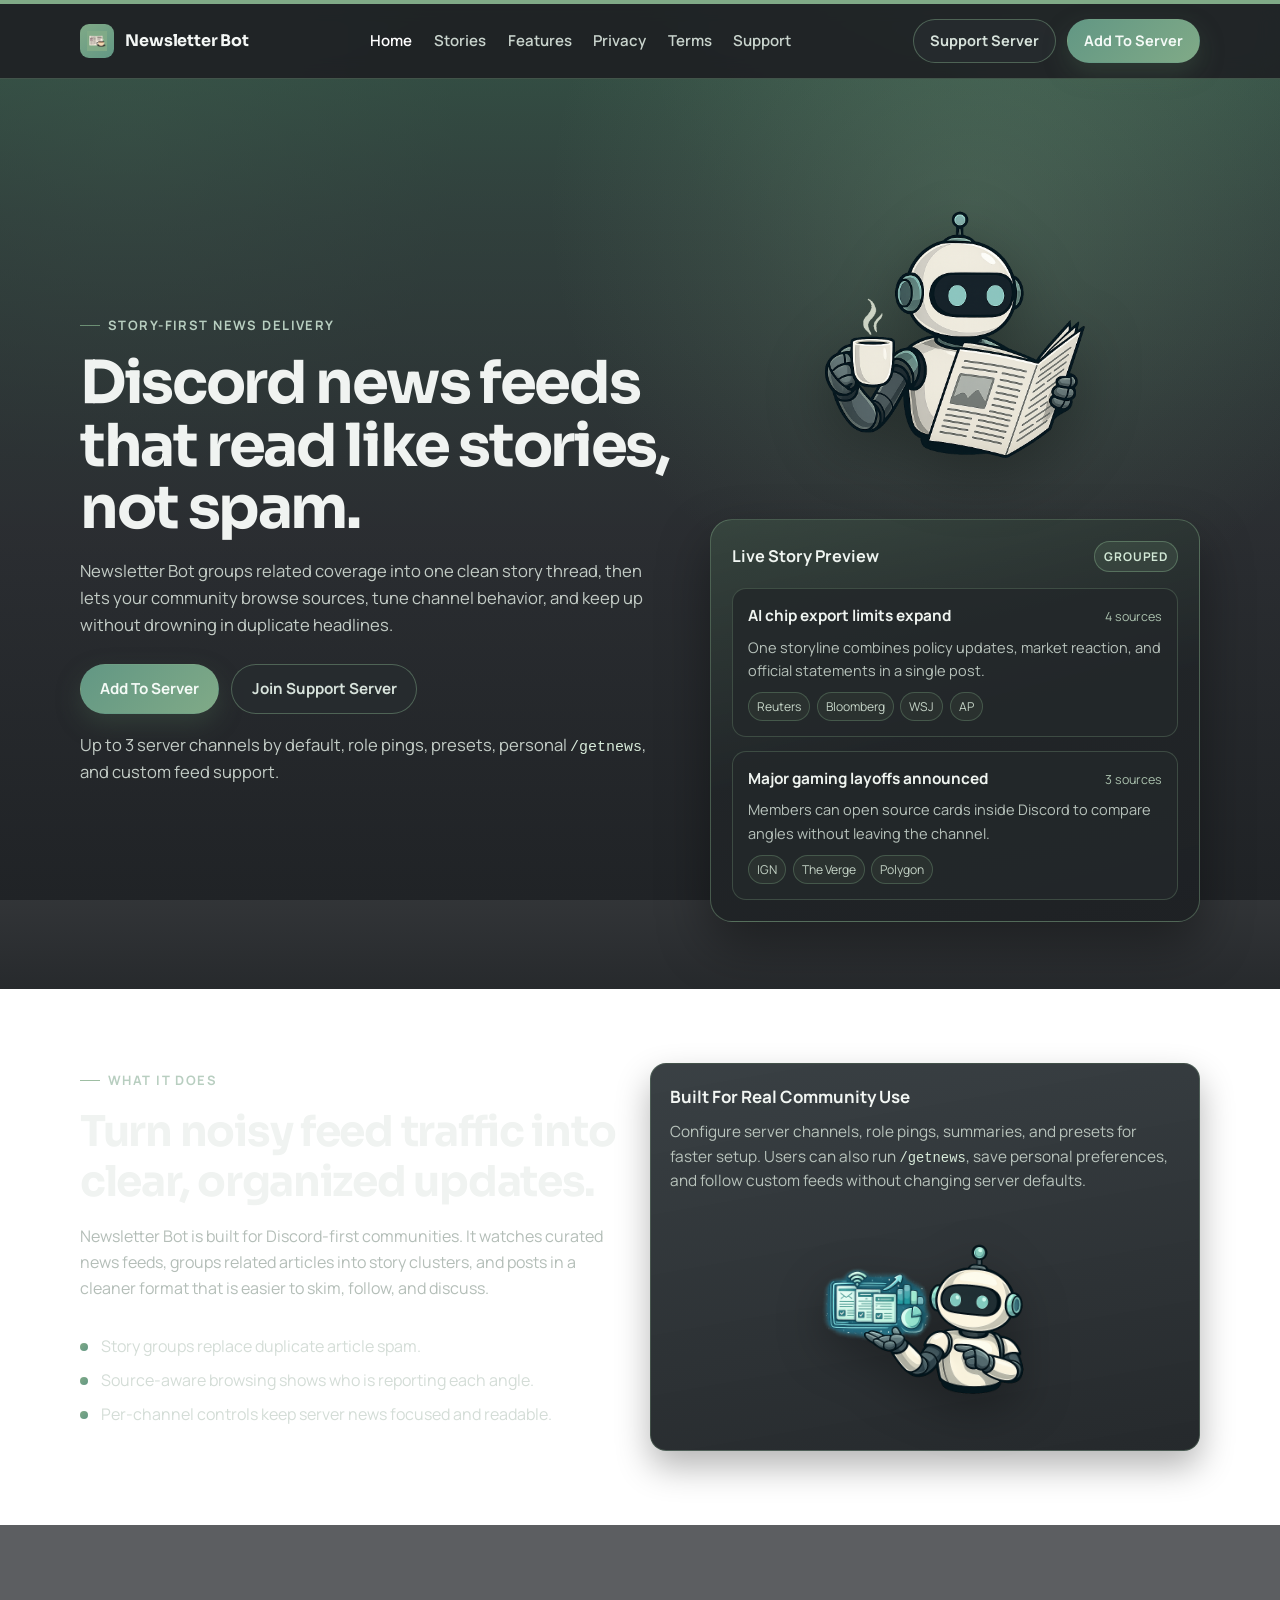
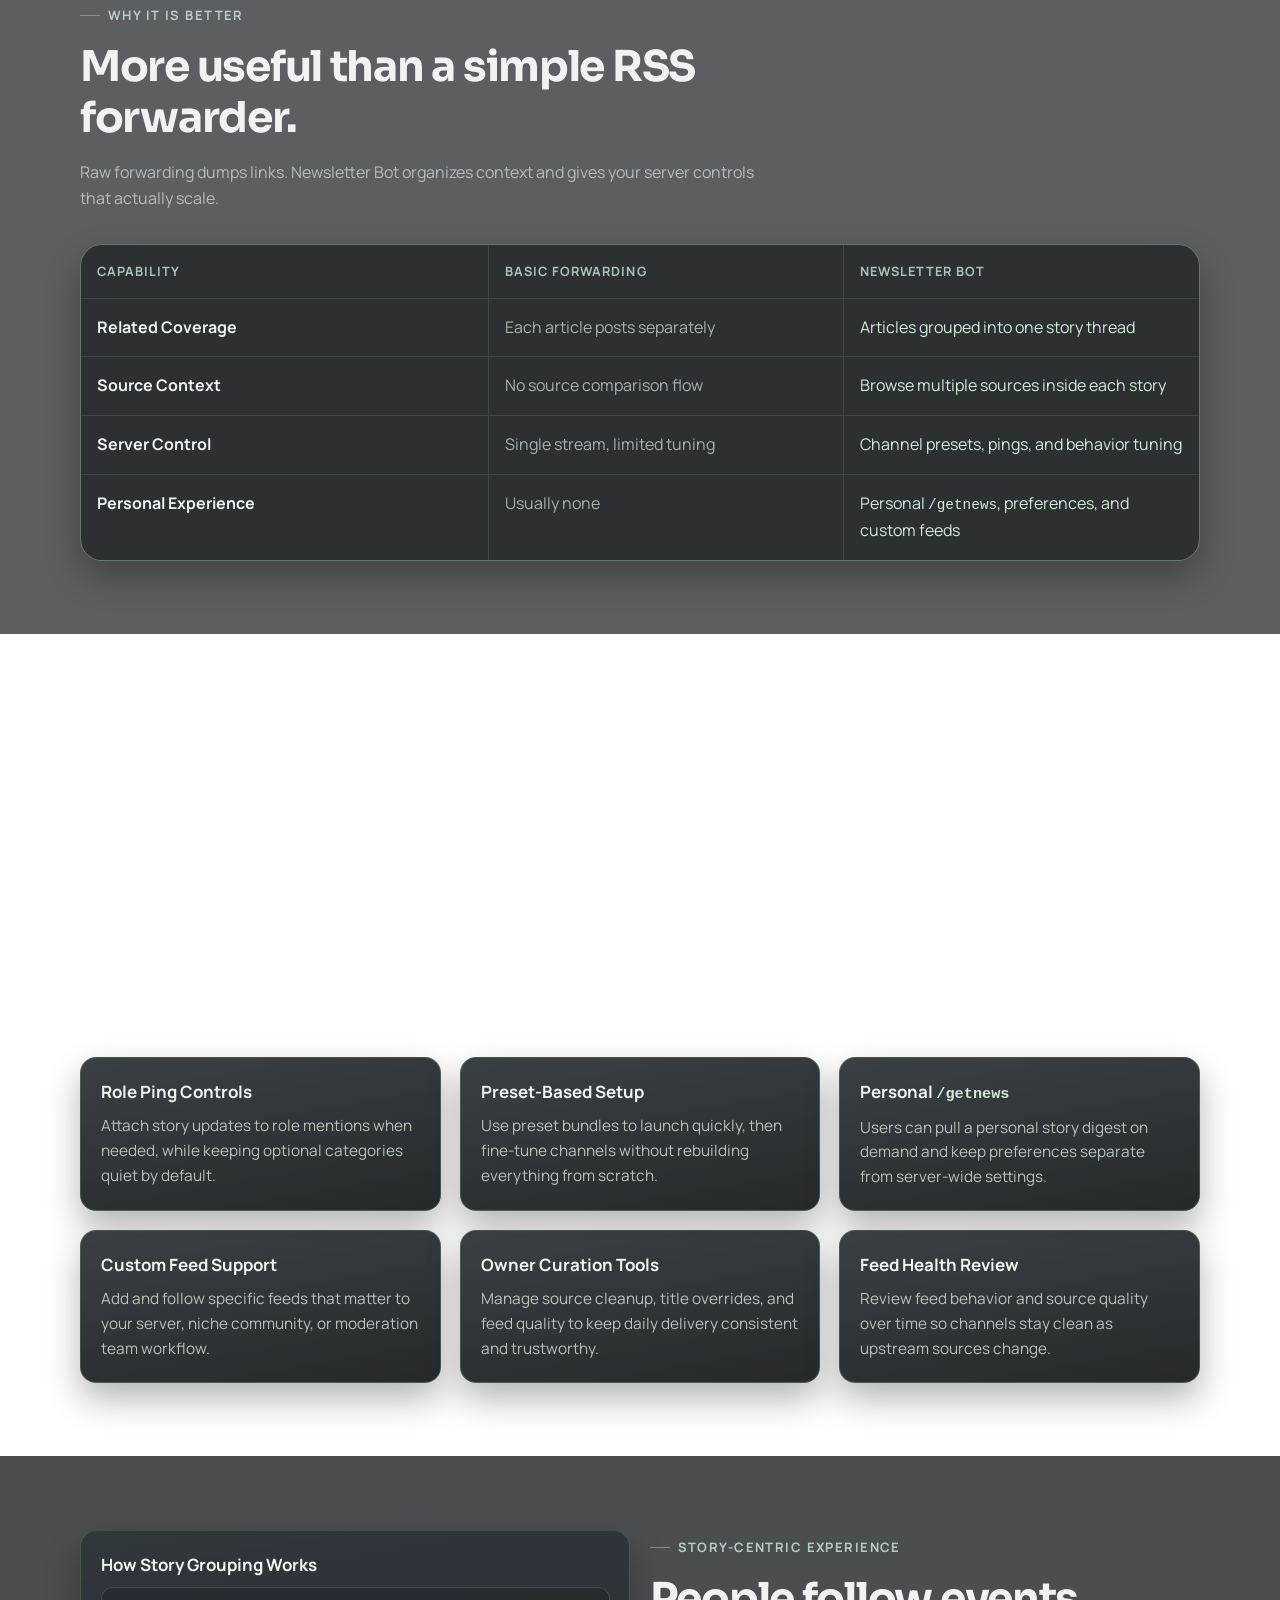
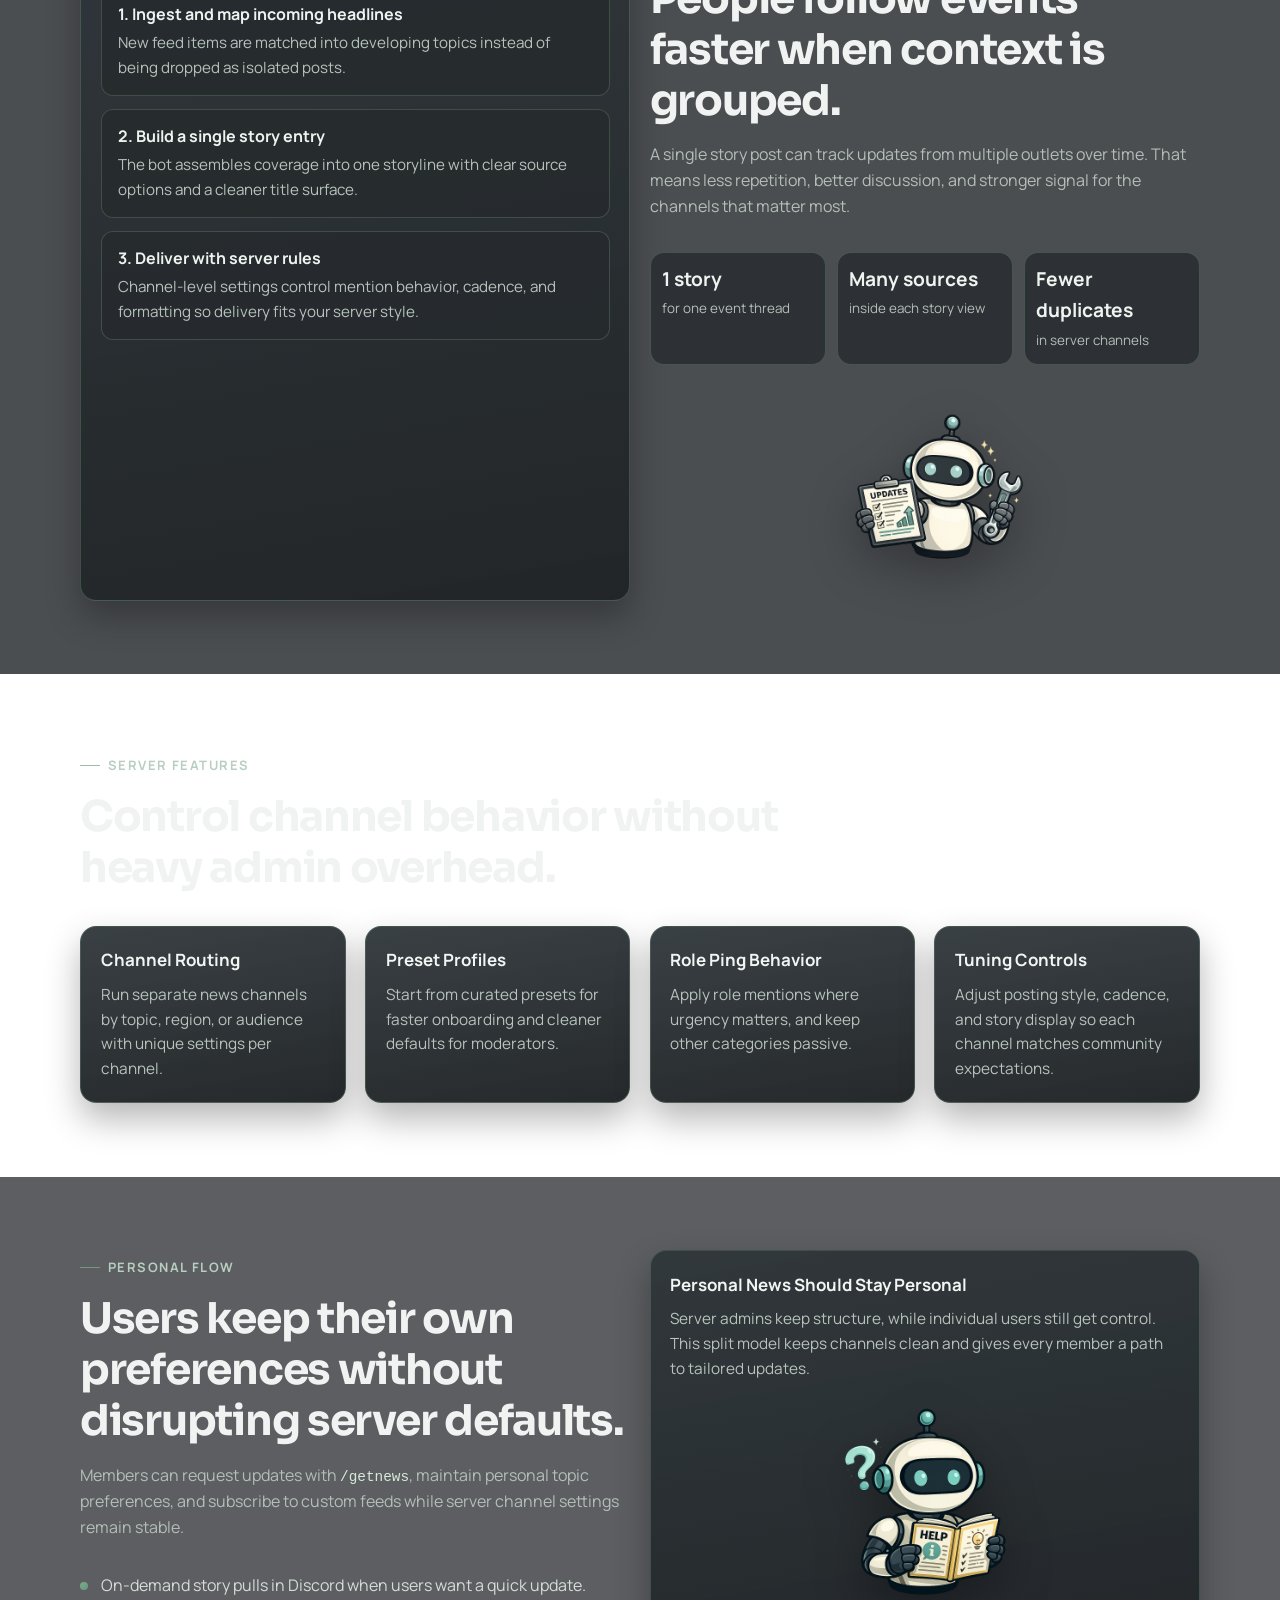
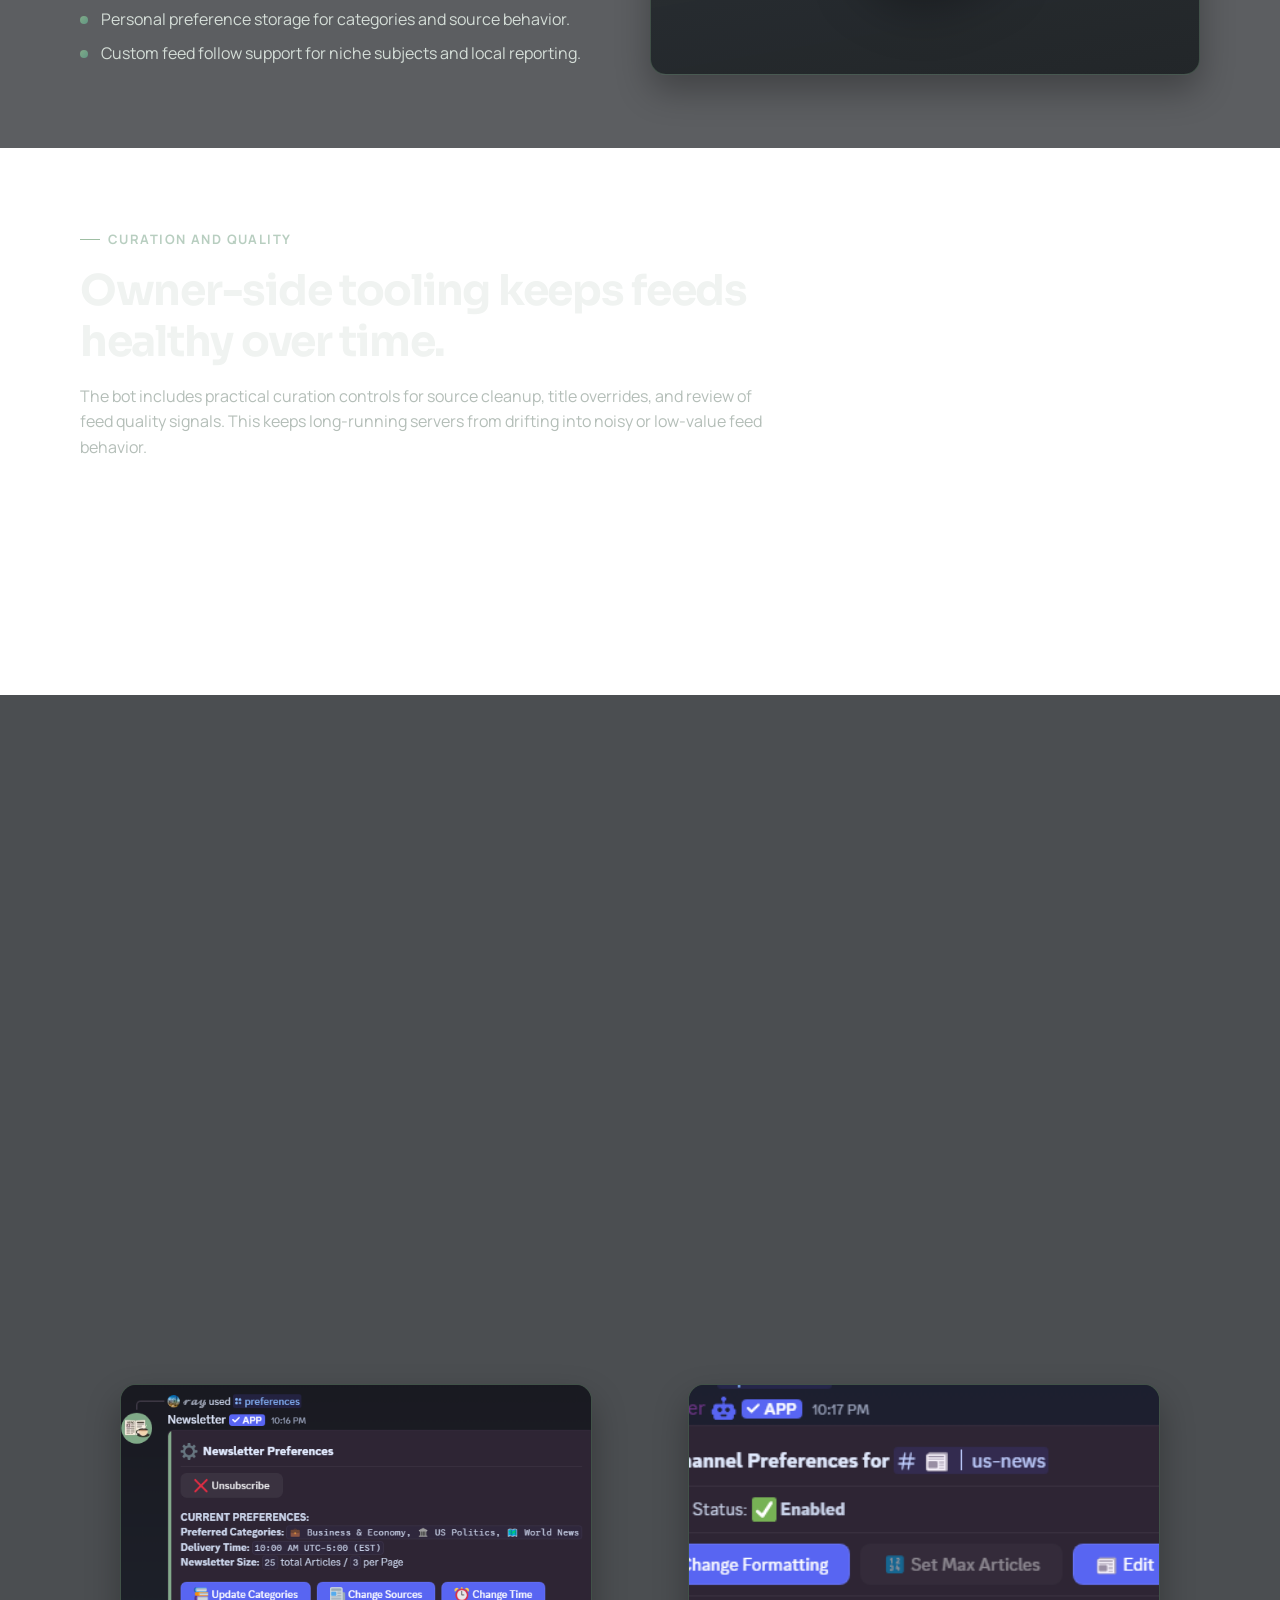
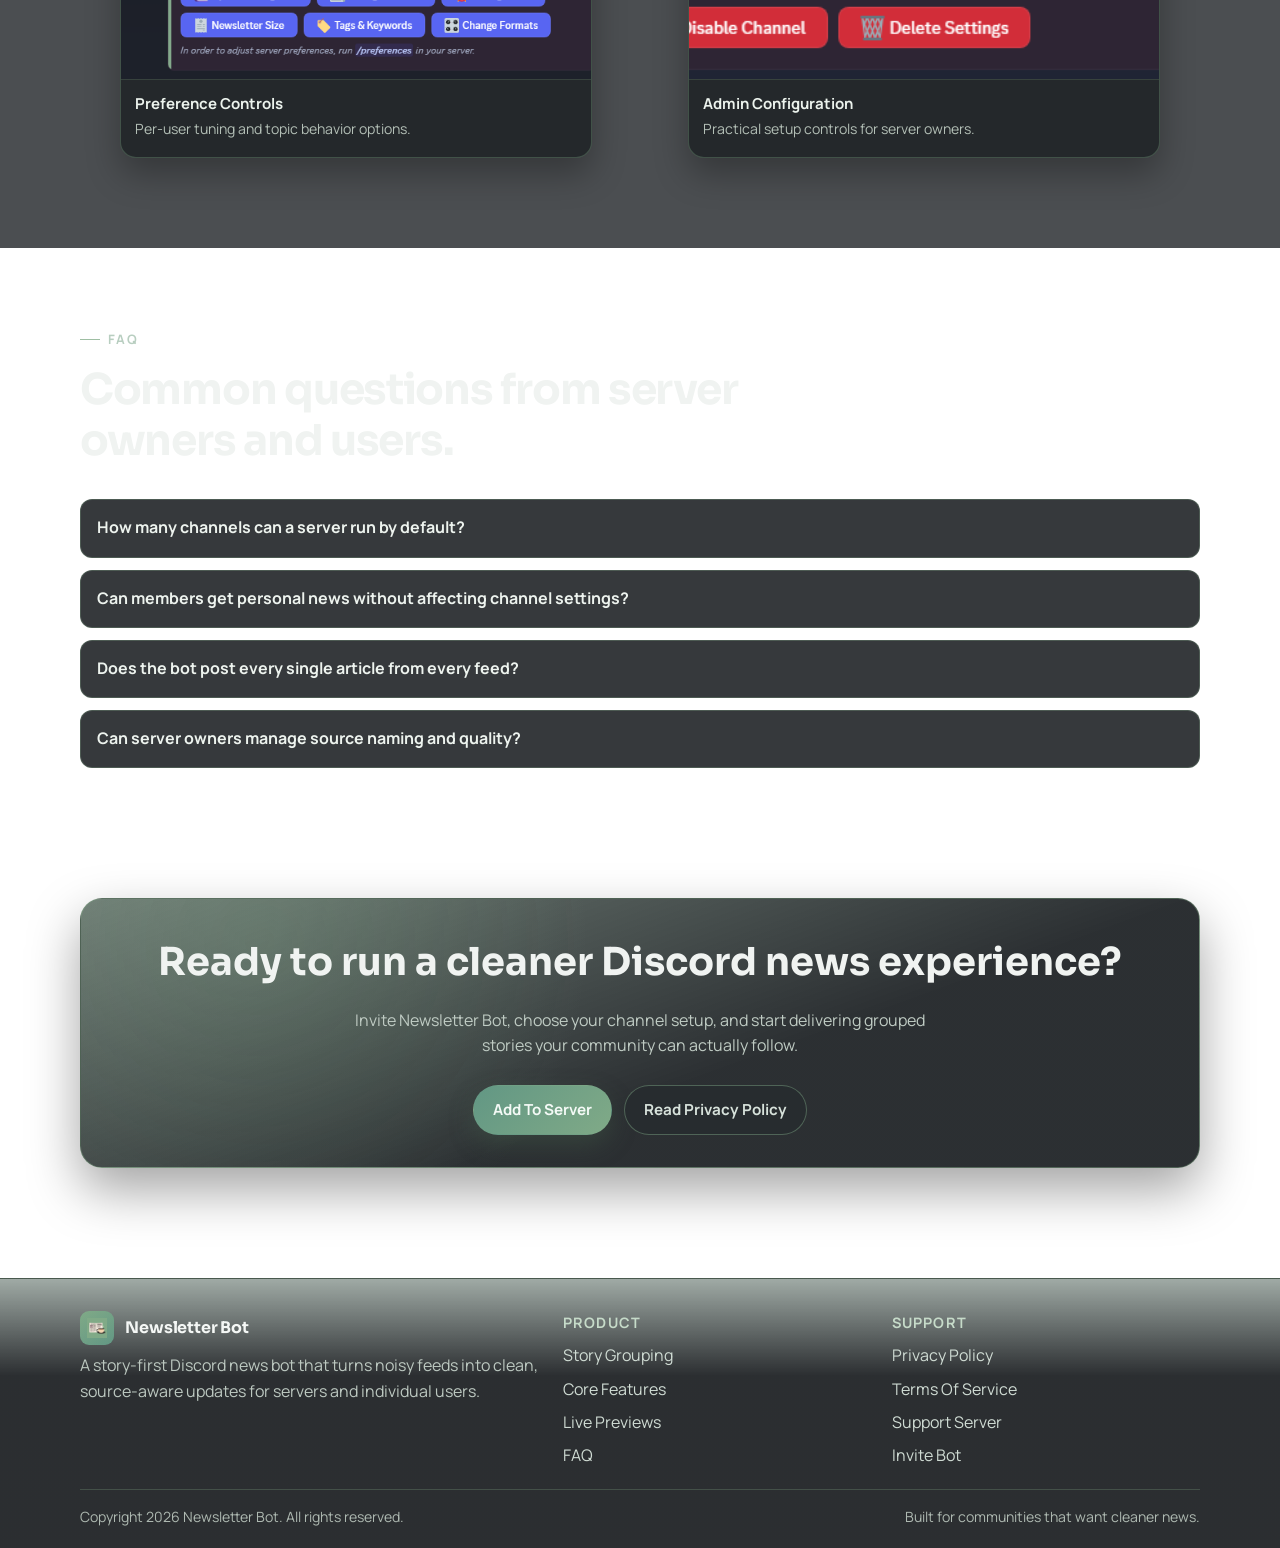
==== commit 2071ffa1: "Modernize site structure and refresh story-first product experience" ====
--- a/index.html
+++ b/index.html
@@ -1,324 +1,430 @@
 <!DOCTYPE html>
-<html lang="en-US" class="dark scroll-smooth">
-
+<html lang="en-US">
 <head>
   <meta charset="UTF-8" />
   <meta name="viewport" content="width=device-width, initial-scale=1.0" />
-  <title>Newsletter Bot</title>
-  <meta name="description"
-    content="Newsletter Bot delivers personalized news digests to your Discord server or DMs. Stay informed with smart, customizable RSS feeds." />
-  <meta property="og:title" content="Newsletter Bot" />
-  <meta property="og:description"
-    content="Smart, customizable news digests delivered to your Discord server or inbox." />
+  <title>Newsletter Bot | Story-First News For Discord</title>
+  <meta name="description" content="Newsletter Bot delivers grouped, source-aware stories to Discord servers and users with flexible channel controls, role pings, presets, and personal news preferences." />
+  <meta property="og:title" content="Newsletter Bot | Story-First News For Discord" />
+  <meta property="og:description" content="Modern Discord news delivery with grouped stories, cleaner channels, and smart server customization." />
   <meta property="og:url" content="https://newsletterbot.github.io/newslettersite/" />
   <meta property="og:type" content="website" />
   <link rel="canonical" href="https://newsletterbot.github.io/newslettersite/" />
-  <link rel="stylesheet" href="./components/scrollbar.css" />
-
-  <!-- Tailwind Config -->
-  <script src="https://cdn.tailwindcss.com"></script>
+  <link rel="icon" type="image/png" href="assets/favicon.png" />
+  <link rel="stylesheet" href="components/scrollbar.css" />
+  <link rel="stylesheet" href="assets/styles.css" />
+  <link rel="preconnect" href="https://fonts.googleapis.com" />
+  <link rel="preconnect" href="https://fonts.gstatic.com" crossorigin />
+  <link href="https://fonts.googleapis.com/css2?family=Manrope:wght@400;500;600;700;800&family=Sora:wght@600;700;800&display=swap" rel="stylesheet" />
+  <script defer src="assets/site.js"></script>
+</head>
+<body>
+  <a class="skip-link" href="#main-content">Skip to main content</a>
+  <div id="site-header"></div>
+
+  <main id="main-content">
+    <section class="hero">
+      <video class="hero-video" autoplay muted loop playsinline preload="auto" id="hero-video">
+        <source src="assets/bg5.mp4" type="video/mp4" />
+      </video>
+
+      <div class="container hero-grid">
+        <div data-reveal>
+          <span class="eyebrow">Story-First News Delivery</span>
+          <h1>Discord news feeds that read like stories, not spam.</h1>
+          <p>
+            Newsletter Bot groups related coverage into one clean story thread, then lets your community browse sources, tune channel behavior,
+            and keep up without drowning in duplicate headlines.
+          </p>
+          <div class="hero-actions">
+            <a class="btn btn-primary" href="https://discord.com/oauth2/authorize?client_id=1058234280838447205" target="_blank" rel="noopener noreferrer">Add To Server</a>
+            <a class="btn btn-secondary" href="https://discord.gg/8GmjZnU2N9" target="_blank" rel="noopener noreferrer">Join Support Server</a>
+          </div>
+          <p class="hero-notes">Up to 3 server channels by default, role pings, presets, personal <code>/getnews</code>, and custom feed support.</p>
+        </div>
+
+        <div class="hero-visual" data-reveal>
+          <img class="hero-robot" src="assets/robot.png" alt="Newsletter Bot mascot" />
+          <article class="hero-surface" aria-label="Story preview panel">
+            <div class="surface-head">
+              <h2 class="surface-title">Live Story Preview</h2>
+              <span class="surface-chip">Grouped</span>
+            </div>
+
+            <div class="story-group">
+              <div class="story-head">
+                <h3>AI chip export limits expand</h3>
+                <span>4 sources</span>
+              </div>
+              <p>One storyline combines policy updates, market reaction, and official statements in a single post.</p>
+              <div class="source-tags">
+                <span>Reuters</span>
+                <span>Bloomberg</span>
+                <span>WSJ</span>
+                <span>AP</span>
+              </div>
+            </div>
+
+            <div class="story-group">
+              <div class="story-head">
+                <h3>Major gaming layoffs announced</h3>
+                <span>3 sources</span>
+              </div>
+              <p>Members can open source cards inside Discord to compare angles without leaving the channel.</p>
+              <div class="source-tags">
+                <span>IGN</span>
+                <span>The Verge</span>
+                <span>Polygon</span>
+              </div>
+            </div>
+          </article>
+        </div>
+      </div>
+    </section>
+
+    <section class="section" id="what-it-does">
+      <div class="container split-panel">
+        <div data-reveal>
+          <div class="section-head">
+            <span class="eyebrow">What It Does</span>
+            <h2 class="section-title">Turn noisy feed traffic into clear, organized updates.</h2>
+            <p class="section-text">
+              Newsletter Bot is built for Discord-first communities. It watches curated news feeds, groups related articles into story clusters,
+              and posts in a cleaner format that is easier to skim, follow, and discuss.
+            </p>
+          </div>
+          <ul class="list-clean">
+            <li>Story groups replace duplicate article spam.</li>
+            <li>Source-aware browsing shows who is reporting each angle.</li>
+            <li>Per-channel controls keep server news focused and readable.</li>
+          </ul>
+        </div>
+
+        <article class="card" data-reveal>
+          <h3 class="card-title">Built For Real Community Use</h3>
+          <p>
+            Configure server channels, role pings, summaries, and presets for faster setup. Users can also run <code>/getnews</code>,
+            save personal preferences, and follow custom feeds without changing server defaults.
+          </p>
+          <img class="section-robot mt-1" src="assets/robot_features.png" alt="Feature-focused Newsletter Bot robot illustration" />
+        </article>
+      </div>
+    </section>
+
+    <section class="section section-band-dark" id="why-better">
+      <div class="container" data-reveal>
+        <div class="section-head">
+          <span class="eyebrow">Why It Is Better</span>
+          <h2 class="section-title">More useful than a simple RSS forwarder.</h2>
+          <p class="section-text">Raw forwarding dumps links. Newsletter Bot organizes context and gives your server controls that actually scale.</p>
+        </div>
+
+        <div class="comparison">
+          <div class="comparison-row">
+            <div class="comparison-cell comparison-head">Capability</div>
+            <div class="comparison-cell comparison-head">Basic Forwarding</div>
+            <div class="comparison-cell comparison-head">Newsletter Bot</div>
+          </div>
+          <div class="comparison-row">
+            <div class="comparison-cell comparison-title">Related Coverage</div>
+            <div class="comparison-cell comparison-muted">Each article posts separately</div>
+            <div class="comparison-cell comparison-good">Articles grouped into one story thread</div>
+          </div>
+          <div class="comparison-row">
+            <div class="comparison-cell comparison-title">Source Context</div>
+            <div class="comparison-cell comparison-muted">No source comparison flow</div>
+            <div class="comparison-cell comparison-good">Browse multiple sources inside each story</div>
+          </div>
+          <div class="comparison-row">
+            <div class="comparison-cell comparison-title">Server Control</div>
+            <div class="comparison-cell comparison-muted">Single stream, limited tuning</div>
+            <div class="comparison-cell comparison-good">Channel presets, pings, and behavior tuning</div>
+          </div>
+          <div class="comparison-row">
+            <div class="comparison-cell comparison-title">Personal Experience</div>
+            <div class="comparison-cell comparison-muted">Usually none</div>
+            <div class="comparison-cell comparison-good">Personal <code>/getnews</code>, preferences, and custom feeds</div>
+          </div>
+        </div>
+      </div>
+    </section>
+
+    <section class="section" id="features">
+      <div class="container">
+        <div class="section-head" data-reveal>
+          <span class="eyebrow">Core Feature Set</span>
+          <h2 class="section-title">Current capabilities, built for modern Discord workflows.</h2>
+        </div>
+
+        <div class="grid-3">
+          <article class="card" data-reveal>
+            <h3 class="card-title">Story-First Feed Model</h3>
+            <p>Groups related reporting into one post, so channels read as ongoing stories instead of raw link floods.</p>
+          </article>
+          <article class="card" data-reveal>
+            <h3 class="card-title">Multi-Source Story Browsing</h3>
+            <p>Members can expand a story and compare different outlets quickly, without losing thread context.</p>
+          </article>
+          <article class="card" data-reveal>
+            <h3 class="card-title">Up To 3 Channels By Default</h3>
+            <p>Run separate server news channels for different audiences or topics with independent behavior settings.</p>
+          </article>
+          <article class="card" data-reveal>
+            <h3 class="card-title">Role Ping Controls</h3>
+            <p>Attach story updates to role mentions when needed, while keeping optional categories quiet by default.</p>
+          </article>
+          <article class="card" data-reveal>
+            <h3 class="card-title">Preset-Based Setup</h3>
+            <p>Use preset bundles to launch quickly, then fine-tune channels without rebuilding everything from scratch.</p>
+          </article>
+          <article class="card" data-reveal>
+            <h3 class="card-title">Personal <code>/getnews</code></h3>
+            <p>Users can pull a personal story digest on demand and keep preferences separate from server-wide settings.</p>
+          </article>
+          <article class="card" data-reveal>
+            <h3 class="card-title">Custom Feed Support</h3>
+            <p>Add and follow specific feeds that matter to your server, niche community, or moderation team workflow.</p>
+          </article>
+          <article class="card" data-reveal>
+            <h3 class="card-title">Owner Curation Tools</h3>
+            <p>Manage source cleanup, title overrides, and feed quality to keep daily delivery consistent and trustworthy.</p>
+          </article>
+          <article class="card" data-reveal>
+            <h3 class="card-title">Feed Health Review</h3>
+            <p>Review feed behavior and source quality over time so channels stay clean as upstream sources change.</p>
+          </article>
+        </div>
+      </div>
+    </section>
+
+    <section class="section section-band-alt" id="stories">
+      <div class="container split-panel">
+        <article class="card" data-reveal>
+          <h2 class="card-title">How Story Grouping Works</h2>
+          <ol class="step-list">
+            <li class="step-item">
+              <strong>1. Ingest and map incoming headlines</strong>
+              <p>New feed items are matched into developing topics instead of being dropped as isolated posts.</p>
+            </li>
+            <li class="step-item">
+              <strong>2. Build a single story entry</strong>
+              <p>The bot assembles coverage into one storyline with clear source options and a cleaner title surface.</p>
+            </li>
+            <li class="step-item">
+              <strong>3. Deliver with server rules</strong>
+              <p>Channel-level settings control mention behavior, cadence, and formatting so delivery fits your server style.</p>
+            </li>
+          </ol>
+        </article>
+
+        <div data-reveal>
+          <div class="section-head">
+            <span class="eyebrow">Story-Centric Experience</span>
+            <h2 class="section-title">People follow events faster when context is grouped.</h2>
+            <p class="section-text">
+              A single story post can track updates from multiple outlets over time. That means less repetition, better discussion,
+              and stronger signal for the channels that matter most.
+            </p>
+          </div>
+          <div class="metric-strip">
+            <div class="metric">
+              <strong>1 story</strong>
+              <span>for one event thread</span>
+            </div>
+            <div class="metric">
+              <strong>Many sources</strong>
+              <span>inside each story view</span>
+            </div>
+            <div class="metric">
+              <strong>Fewer duplicates</strong>
+              <span>in server channels</span>
+            </div>
+          </div>
+          <img class="section-robot mt-1" src="assets/robot_updates.png" alt="Newsletter Bot update illustration" />
+        </div>
+      </div>
+    </section>
+
+    <section class="section" id="server-tools">
+      <div class="container">
+        <div class="section-head" data-reveal>
+          <span class="eyebrow">Server Features</span>
+          <h2 class="section-title">Control channel behavior without heavy admin overhead.</h2>
+        </div>
+
+        <div class="grid-4">
+          <article class="card" data-reveal>
+            <h3 class="card-title">Channel Routing</h3>
+            <p>Run separate news channels by topic, region, or audience with unique settings per channel.</p>
+          </article>
+          <article class="card" data-reveal>
+            <h3 class="card-title">Preset Profiles</h3>
+            <p>Start from curated presets for faster onboarding and cleaner defaults for moderators.</p>
+          </article>
+          <article class="card" data-reveal>
+            <h3 class="card-title">Role Ping Behavior</h3>
+            <p>Apply role mentions where urgency matters, and keep other categories passive.</p>
+          </article>
+          <article class="card" data-reveal>
+            <h3 class="card-title">Tuning Controls</h3>
+            <p>Adjust posting style, cadence, and story display so each channel matches community expectations.</p>
+          </article>
+        </div>
+      </div>
+    </section>
+
+    <section class="section section-band-dark" id="personal">
+      <div class="container split-panel">
+        <div data-reveal>
+          <div class="section-head">
+            <span class="eyebrow">Personal Flow</span>
+            <h2 class="section-title">Users keep their own preferences without disrupting server defaults.</h2>
+            <p class="section-text">
+              Members can request updates with <code>/getnews</code>, maintain personal topic preferences, and subscribe to custom feeds
+              while server channel settings remain stable.
+            </p>
+          </div>
+          <ul class="list-clean">
+            <li>On-demand story pulls in Discord when users want a quick update.</li>
+            <li>Personal preference storage for categories and source behavior.</li>
+            <li>Custom feed follow support for niche subjects and local reporting.</li>
+          </ul>
+        </div>
+
+        <article class="card" data-reveal>
+          <h3 class="card-title">Personal News Should Stay Personal</h3>
+          <p>
+            Server admins keep structure, while individual users still get control. This split model keeps channels clean and gives every member
+            a path to tailored updates.
+          </p>
+          <img class="section-robot mt-1" src="assets/robot_help.png" alt="Newsletter Bot helper illustration" />
+        </article>
+      </div>
+    </section>
+
+    <section class="section" id="curation">
+      <div class="container">
+        <div class="section-head" data-reveal>
+          <span class="eyebrow">Curation And Quality</span>
+          <h2 class="section-title">Owner-side tooling keeps feeds healthy over time.</h2>
+          <p class="section-text">
+            The bot includes practical curation controls for source cleanup, title overrides, and review of feed quality signals.
+            This keeps long-running servers from drifting into noisy or low-value feed behavior.
+          </p>
+        </div>
+
+        <div class="grid-2">
+          <article class="card" data-reveal>
+            <h3 class="card-title">Source Cleanup</h3>
+            <p>Rename messy source labels, remove weak sources, and keep story presentation consistent for members.</p>
+          </article>
+          <article class="card" data-reveal>
+            <h3 class="card-title">Feed Review Workflow</h3>
+            <p>Monitor source reliability and feed health so channels continue to surface useful stories first.</p>
+          </article>
+        </div>
+      </div>
+    </section>
+
+    <section class="section section-band-alt" id="showcase">
+      <div class="container">
+        <div class="section-head" data-reveal>
+          <span class="eyebrow">Product Showcase</span>
+          <h2 class="section-title">Preview the current Discord experience.</h2>
+        </div>
+
+        <div class="gallery">
+          <figure class="gallery-item" data-reveal>
+            <img src="assets/example1.png" alt="Server channel story feed example" loading="lazy" />
+            <figcaption class="gallery-caption">
+              <strong>Channel Story Feed</strong>
+              <span>Grouped stories with cleaner source presentation.</span>
+            </figcaption>
+          </figure>
+          <figure class="gallery-item" data-reveal>
+            <img src="assets/example2.png" alt="Personal digest example" loading="lazy" />
+            <figcaption class="gallery-caption">
+              <strong>Personal Digest View</strong>
+              <span>User-focused feed output for direct updates.</span>
+            </figcaption>
+          </figure>
+          <figure class="gallery-item" data-reveal>
+            <img src="assets/example3.png" alt="Preference controls example" loading="lazy" />
+            <figcaption class="gallery-caption">
+              <strong>Preference Controls</strong>
+              <span>Per-user tuning and topic behavior options.</span>
+            </figcaption>
+          </figure>
+          <figure class="gallery-item" data-reveal>
+            <img src="assets/example4.png" alt="Admin configuration panel example" loading="lazy" />
+            <figcaption class="gallery-caption">
+              <strong>Admin Configuration</strong>
+              <span>Practical setup controls for server owners.</span>
+            </figcaption>
+          </figure>
+        </div>
+      </div>
+    </section>
+
+    <section class="section" id="faq">
+      <div class="container">
+        <div class="section-head" data-reveal>
+          <span class="eyebrow">FAQ</span>
+          <h2 class="section-title">Common questions from server owners and users.</h2>
+        </div>
+
+        <div class="faq-list">
+          <details class="faq-item" data-reveal>
+            <summary>How many channels can a server run by default?</summary>
+            <p>Most servers can run up to 3 news channels by default, each with its own delivery and formatting behavior.</p>
+          </details>
+          <details class="faq-item" data-reveal>
+            <summary>Can members get personal news without affecting channel settings?</summary>
+            <p>Yes. Users can run <code>/getnews</code> and maintain personal preferences independently of server channel configuration.</p>
+          </details>
+          <details class="faq-item" data-reveal>
+            <summary>Does the bot post every single article from every feed?</summary>
+            <p>No. The bot is built around story grouping and cleaner organization so channels stay readable and focused on major developments.</p>
+          </details>
+          <details class="faq-item" data-reveal>
+            <summary>Can server owners manage source naming and quality?</summary>
+            <p>Yes. Owner-side tools include source cleanup, title override controls, and feed review concepts for long-term channel quality.</p>
+          </details>
+        </div>
+      </div>
+    </section>
+
+    <section class="section section-tight">
+      <div class="container" data-reveal>
+        <div class="cta-shell">
+          <h2>Ready to run a cleaner Discord news experience?</h2>
+          <p>
+            Invite Newsletter Bot, choose your channel setup, and start delivering grouped stories your community can actually follow.
+          </p>
+          <div class="hero-actions actions-center">
+            <a class="btn btn-primary" href="https://discord.com/oauth2/authorize?client_id=1058234280838447205" target="_blank" rel="noopener noreferrer">Add To Server</a>
+            <a class="btn btn-secondary" href="privacy.html">Read Privacy Policy</a>
+          </div>
+        </div>
+      </div>
+    </section>
+  </main>
+
+  <div id="site-footer"></div>
+
   <script>
-    tailwind.config = {
-      darkMode: 'class',
-      theme: {
-        extend: {
-          colors: {
-            accent: '#80AA87',
-            'accent-dark': '#5C7E6B',
-          },
-        },
-      },
-    }
-  </script>
-  <link href="https://fonts.googleapis.com/css2?family=Inter:wght@400;700&display=swap" rel="stylesheet">
-  <script src="https://unpkg.com/aos@2.3.1/dist/aos.js"></script>
-  <link href="https://unpkg.com/aos@2.3.1/dist/aos.css" rel="stylesheet">
-  <link rel="icon" type="image/png" href="assets/favicon.png" />
-  <style>
-    body {
-      font-family: 'Inter', sans-serif;
-    }
-
-    .gradient-mask {
-      background: radial-gradient(circle at top right, rgba(128, 170, 135, 0.6), transparent 60%);
-    }
-  </style>
-</head>
-
-<body class="dark:bg-[#2C2F33] dark:text-gray-100 overflow-x-hidden">
-  <!-- Floating Header -->
-  <div id="site-header"></div>
-  <script>
-    fetch("components/header.html")
-      .then(res => res.text())
-      .then(html => document.getElementById("site-header").innerHTML = html);
-  </script>
-
-  <!-- Hero Section -->
-  <section class="relative h-screen overflow-hidden text-center py-20 px-6">
-
-    <!-- Background Video -->
-    <video id="heroVideo" autoplay muted loop playsinline preload="auto"
-      class="absolute inset-0 w-full h-full object-cover z-0 filter grayscale opacity-100">
-      <source src="./assets/bg5.mp4" type="video/mp4">
-    </video>
-
-    <script>
-      const video = document.getElementById('heroVideo');
-      video.playbackRate = 1;
-    </script>
-
-    <!-- gradient overlay -->
-    <div class="absolute inset-0 z-0 bg-gradient-to-b from-[#365448]/80 via-[#2C2F33]/80 to-[#2C2F33]/100"></div>
-
-    <!-- Hero content -->
-    <div class="relative z-10 max-w-3xl mx-auto" data-aos="fade-up">
-      <img src="./assets/robot.png" alt="Newsletter Bot" class="mx-auto mb-6 w-80 max-w-xs sm:max-w-md h-auto" />
-
-      <h1 class="text-5xl font-extrabold mb-4 text-white">
-        Stay Informed, Effortlessly
-      </h1>
-      <p class="text-lg mb-8 text-gray-200">
-        Newsletter Bot delivers personalized, interactive news feeds right into Discord — DM or channel feeds — with
-        high levels of customizability. Choose your topics, set delivery times, and tailor your experience to fit your
-        needs.
-      </p>
-
-      <a href="https://discord.com/oauth2/authorize?client_id=1058234280838447205" target="_blank"
-        class="px-4 py-2 rounded-md text-white font-semibold transition hover:scale-105 mb-8 inline-block"
-        style="background: linear-gradient(-45deg, #80AA87 0%, #629784 100%);">
-        Add to Server
-      </a>
-
-      <!-- Read More link -->
-      <div class="mt-20 flex items-center justify-center">
-        <a href="#divider"
-          class="group relative inline-flex items-center space-x-1 font-semibold text-sm text-[#80AA87] hover:text-[#80AA87] transition">
-          <span class="relative">
-            Read More
-            <span
-              class="absolute left-0 -bottom-0.5 h-0.5 w-0 bg-[#80AA87] transition-all duration-300 group-hover:w-full"></span>
-          </span>
-          <!-- Downward arrow icon -->
-          <svg xmlns="http://www.w3.org/2000/svg" class="w-4 h-4 mt-0.5" fill="none" viewBox="0 0 24 24"
-            stroke="currentColor">
-            <path stroke-linecap="round" stroke-linejoin="round" stroke-width="2" d="M19 9l-7 7-7-7" />
-          </svg>
-        </a>
-      </div>
-    </div>
-  </section>
-
-  <hr id="divider" class="my-12 border-t-2 border-[#80AA87] w-1/2 mx-auto" />
-
-  <!-- Features Grid -->
-  <section id="features" class="py-20 px-6 ">
-    <div class="max-w-7xl mx-auto grid grid-cols-1 sm:grid-cols-2 lg:grid-cols-3 gap-8">
-      <div class="bg-[#23272A] p-6 rounded-2xl shadow-lg" data-aos="fade-up">
-        <h3 class="text-xl font-semibold mb-2 text-white">📬 Personal DM Newsletters</h3>
-        <p class="text-gray-400">Get daily or bi-daily digests delivered privately to your inbox.</p>
-      </div>
-      <div class="bg-[#23272A] p-6 rounded-2xl shadow-lg" data-aos="fade-up" data-aos-delay="50">
-        <h3 class="text-xl font-semibold mb-2 text-white">📢 Live Server Feeds</h3>
-        <p class="text-gray-400">Broadcast real-time updates in your server channels with customizable layouts.</p>
-      </div>
-      <div class="bg-[#23272A] p-6 rounded-2xl shadow-lg" data-aos="fade-up" data-aos-delay="100">
-        <h3 class="text-xl font-semibold mb-2 text-white">⚙️ User Preferences</h3>
-        <p class="text-gray-400">Tailor categories, delivery times, and filters for each user.</p>
-      </div>
-      <div class="bg-[#23272A] p-6 rounded-2xl shadow-lg" data-aos="fade-up" data-aos-delay="150">
-        <h3 class="text-xl font-semibold mb-2 text-white">📊 Smart Scoring</h3>
-        <p class="text-gray-400">Advanced keyword ranking surfaces only the most relevant articles.</p>
-      </div>
-      <div class="bg-[#23272A] p-6 rounded-2xl shadow-lg" data-aos="fade-up" data-aos-delay="200">
-        <h3 class="text-xl font-semibold mb-2 text-white">🧩 Category Grouping</h3>
-        <p class="text-gray-400">Choose grouped or unified streams per channel or DM.</p>
-      </div>
-      <div class="bg-[#23272A] p-6 rounded-2xl shadow-lg" data-aos="fade-up" data-aos-delay="250">
-        <h3 class="text-xl font-semibold mb-2 text-white">💬 Interactive UI</h3>
-        <p class="text-gray-400">Slash commands, buttons, and dropdowns for seamless news control.</p>
-      </div>
-    </div>
-  </section>
-
-  <!--THIS IS THE EXAMPLE CAROUSEL-->
-  <script src="https://cdn.jsdelivr.net/npm/alpinejs@3.x.x/dist/cdn.min.js" defer></script>
-
-  <section class="py-16 bg-[#1E2124] text-white bg-gradient-to-b from-[#2C2F33] to-[#1E2124]">
-    <div class="max-w-5xl mx-auto px-4" x-data="{
-      slide: 0,
-      images: [
-        { src: './assets/example1.png', caption: '📢 Channel Feed Example' },
-        { src: './assets/example2.png', caption: '📅 Scheduled DM Newsletter Format' },
-        { src: './assets/example3.png', caption: '⚙️ User Preferences Panel — Tons of Customization!' },
-        { src: './assets/example4.png', caption: '🛠️ Channel Configuration Tools' }
-      ],
-      autoplay: null,
-      startAutoPlay() {
-        this.autoplay = setInterval(() => {
-          this.slide = (this.slide + 1) % this.images.length
-        }, 15000)
-      },
-      stopAutoPlay() {
-        clearInterval(this.autoplay)
-      },
-      init() {
-        this.startAutoPlay()
+    (function () {
+      var video = document.getElementById("hero-video");
+      if (!video) {
+        return;
       }
-    }" x-init="init()">
-      <h2 class="text-3xl font-bold mb-6 text-center">📸 Preview the Bot in Action</h2>
-
-      <div class="relative flex items-center justify-center">
-
-        <!-- Left arrow -->
-        <button @click="slide = (slide === 0 ? images.length - 1 : slide - 1)" @mouseenter="stopAutoPlay()"
-          @mouseleave="startAutoPlay()" class="mr-4 text-white bg-accent hover:bg-accent-dark px-3 py-2 rounded-full">
-          ◀
-        </button>
-
-        <!-- Carousel -->
-        <div class="overflow-hidden rounded-xl shadow-lg w-full max-w-xl">
-          <div class="flex transition-transform duration-500 ease-in-out"
-            :style="'transform: translateX(-' + (slide * 100) + '%)'" style="width: 400%">
-            <template x-for="item in images" :key="item.src">
-              <div class="w-full flex-shrink-0 flex items-center justify-center min-h-[300px]">
-                <img :src="item.src" alt="Preview" class="max-h-[400px] w-auto object-contain" />
-              </div>
-            </template>
-          </div>
-        </div>
-
-        <!-- Right arrow -->
-        <button @click="slide = (slide + 1) % images.length" @mouseenter="stopAutoPlay()" @mouseleave="startAutoPlay()"
-          class="ml-4 text-white bg-accent hover:bg-accent-dark px-3 py-2 rounded-full">
-          ▶
-        </button>
-      </div>
-
-      <!-- Captions -->
-      <div class="text-center mt-4 text-accent text-sm font-medium min-h-[1.5rem]">
-        <template x-for="(item, index) in images" :key="item.src">
-          <span x-show="slide === index" x-transition x-text="item.caption"></span>
-        </template>
-      </div>
-
-      <!-- Dots -->
-      <div class="flex justify-center mt-4 space-x-2">
-        <template x-for="(item, index) in images" :key="index">
-          <button @click="slide = index" :class="{
-            'bg-[#80AA87]': slide === index,
-            'bg-gray-600': slide !== index
-          }" class="w-3 h-3 rounded-full focus:outline-none transition"></button>
-        </template>
-      </div>
-    </div>
-  </section>
-
-  <div class="bg-[#1E2124] py-6">
-    <hr class="border-t-2 border-[#80AA87] w-1/2 mx-auto" />
-  </div>
-
-  <!-- Why Choose Section -->
-  <section class="py-20 px-6 bg-[#1E2124]">
-    <div class="max-w-4xl mx-auto text-center" data-aos="fade-up">
-      <h2 class="text-3xl font-bold mb-6 text-white">Why Choose Newsletter Bot?</h2>
-      <p class="text-gray-300 mb-8">A sleek, secure, and powerful way to stay on top of current events.</p>
-      <div class="flex flex-col sm:flex-row justify-center gap-6">
-        <div class="text-left">
-          <p class="font-semibold text-gray-100">🎯 Precision Filters</p>
-          <p class="text-gray-400">Filter by category, tags, keywords, and much more — don't worry about seeing
-            irrelevant articles.</p>
-        </div>
-        <div class="text-left">
-          <p class="font-semibold text-gray-100">🔒 Privacy First</p>
-          <p class="text-gray-400">No analytics, no profiling. We don't collect any data that doesn't need to be
-            collected.</p>
-        </div>
-        <div class="text-left">
-          <p class="font-semibold text-gray-100">🛠️ Admin Tools</p>
-          <p class="text-gray-400">We provide users full customization of their feeds, including complete formatting
-            control.</p>
-        </div>
-      </div>
-    </div>
-  </section>
-
-  <div class="bg-[#1E2124] py-6">
-    <hr class="border-t-2 border-[#80AA87] w-1/2 mx-auto" />
-  </div>
-
-  <!-- FAQ Section -->
-  <section class="py-20 px-6 bg-gradient-to-b from-[#1E2124] to-[#2C2F33]">
-    <div class="max-w-4xl mx-auto" data-aos="fade-up">
-      <h2 class="text-3xl font-bold mb-12 text-center text-white">🙋‍♂️ FAQs</h2>
-      <div class="space-y-8">
-
-        <div>
-          <h4 class="font-semibold text-gray-100">Can I control my DM Newsletter?</h4>
-          <p class="text-gray-400">
-            Absolutely. You have full control over your personal DM Newsletter experience. You can choose your
-            preferred
-            delivery time (morning or evening), the number of articles, layout style (compact or detailed), and even
-            boost or filter out topics using keywords. It’s tailored to your interests—no clutter, no filler.
-          </p>
-        </div>
-
-        <div>
-          <h4 class="font-semibold text-gray-100">Is my data safe?</h4>
-          <p class="text-gray-400">
-            Yes. Newsletter Bot stores only the bare minimum required to deliver your newsletter—such as your Discord
-            ID
-            and selected preferences. We never track messages, never share your data, and we do not use any
-            third-party
-            analytics. Your privacy is a core part of the bot's design.
-          </p>
-        </div>
-
-        <div>
-          <h4 class="font-semibold text-gray-100">What sources are available?</h4>
-          <p class="text-gray-400">
-            We aggregate news from a broad range of global and regional outlets—covering U.S. and international
-            politics, technology, science, entertainment, sports, and more. You can mix and match sources across
-            categories, or subscribe to curated feeds that reflect your specific interests and region.
-          </p>
-        </div>
-
-        <div>
-          <h4 class="font-semibold text-gray-100">Can I suggest new features?</h4>
-          <p class="text-gray-400">
-            Yes! We actively maintain a public roadmap and welcome all suggestions. If there’s a feature, feed, or
-            formatting idea you'd like to see, you can submit it directly through our Discord Support Server. We
-            prioritize user feedback and often build new tools based on community input.
-          </p>
-        </div>
-
-      </div>
-    </div>
-  </section>
-
-
-  <section class="bg-gradient-to-r from-[#1E2124] to-[#1E2124] text-white py-16 px-6 text-center">
-    <h2 class="text-3xl font-bold mb-4">✅ Ready to try it out?</h2>
-    <p class="mb-6">Invite Newsletter Bot to your server and start getting better news today.</p>
-    <a href="https://discord.com/oauth2/authorize?client_id=1058234280838447205" target="_blank"
-      class="px-4 py-2 rounded-md text-white font-semibold transition hover:scale-105"
-      style="background: linear-gradient(-45deg, #80AA87 0%, #629784 100%);">
-      Add to Server
-    </a>
-  </section>
-
-
-  <!-- Footer -->
-  <div id="site-footer"></div>
-  <script>
-    fetch("components/footer.html")
-      .then(res => res.text())
-      .then(html => document.getElementById("site-footer").innerHTML = html);
-  </script>
-
-  <script>
-    AOS.init({ duration: 800, once: true });
+
+      if (window.matchMedia("(prefers-reduced-motion: reduce)").matches) {
+        video.pause();
+      } else {
+        video.playbackRate = 0.95;
+      }
+    })();
   </script>
 </body>
-
-</html>+</html>
--- a/assets/styles.css
+++ b/assets/styles.css
@@ -0,0 +1,1114 @@
+:root {
+  --bg: #2c2f33;
+  --bg-alt: #1e2124;
+  --bg-surface: #23272a;
+  --bg-surface-soft: #2a2f33;
+  --text: #f0f3f1;
+  --text-muted: #b4beb8;
+  --text-soft: #d4ddd7;
+  --line: rgba(128, 170, 135, 0.28);
+  --line-strong: rgba(128, 170, 135, 0.5);
+  --accent: #80aa87;
+  --accent-strong: #5c7e6b;
+  --accent-soft: rgba(128, 170, 135, 0.17);
+  --radius-lg: 22px;
+  --radius-md: 16px;
+  --radius-sm: 12px;
+  --shadow-lg: 0 22px 52px rgba(0, 0, 0, 0.36);
+  --shadow-md: 0 16px 34px rgba(0, 0, 0, 0.29);
+  --container: min(1120px, calc(100% - 3rem));
+}
+
+* {
+  box-sizing: border-box;
+}
+
+html {
+  scroll-behavior: smooth;
+  scrollbar-width: thin;
+  scrollbar-color: #80aa87 #1e2124;
+}
+
+body {
+  margin: 0;
+  min-height: 100vh;
+  font-family: "Manrope", "Segoe UI", sans-serif;
+  color: var(--text);
+  background:
+    radial-gradient(circle at 86% -4%, rgba(128, 170, 135, 0.26), transparent 32%),
+    radial-gradient(circle at 10% 16%, rgba(128, 170, 135, 0.14), transparent 24%),
+    linear-gradient(180deg, #2f463b 0%, #2c2f33 24%, #1e2124 100%);
+  background-attachment: fixed;
+  line-height: 1.62;
+}
+
+a {
+  color: inherit;
+}
+
+img {
+  display: block;
+  max-width: 100%;
+}
+
+.container {
+  width: var(--container);
+  margin: 0 auto;
+}
+
+.skip-link {
+  position: absolute;
+  top: -40px;
+  left: 1rem;
+  background: var(--accent);
+  color: #17211b;
+  font-weight: 700;
+  padding: 0.55rem 0.9rem;
+  border-radius: 999px;
+  z-index: 5000;
+  transition: top 0.2s ease;
+}
+
+.skip-link:focus {
+  top: 1rem;
+}
+
+/* Header */
+.site-header {
+  position: sticky;
+  top: 0;
+  z-index: 1000;
+  border-top: 4px solid var(--accent);
+  border-bottom: 1px solid rgba(128, 170, 135, 0.36);
+  background: rgba(30, 33, 36, 0.9);
+  backdrop-filter: blur(10px);
+}
+
+.nav-wrapper {
+  display: flex;
+  align-items: center;
+  justify-content: space-between;
+  gap: 1rem;
+  min-height: 74px;
+}
+
+.brand {
+  display: inline-flex;
+  align-items: center;
+  gap: 0.7rem;
+  text-decoration: none;
+}
+
+.brand-mark {
+  width: 34px;
+  height: 34px;
+  border-radius: 9px;
+  display: inline-flex;
+  align-items: center;
+  justify-content: center;
+  background: linear-gradient(145deg, #80aa87 0%, #629784 100%);
+  color: #1b2821;
+  font-size: 0.8rem;
+  font-weight: 800;
+  letter-spacing: 0.03em;
+}
+
+.brand-mark img {
+  width: 20px;
+  height: 20px;
+  object-fit: contain;
+}
+
+.brand-text {
+  font-family: "Sora", "Segoe UI", sans-serif;
+  font-weight: 700;
+  letter-spacing: -0.01em;
+  color: #f4f7f5;
+}
+
+.desktop-nav {
+  display: flex;
+  align-items: center;
+  gap: 1.35rem;
+}
+
+.nav-link {
+  text-decoration: none;
+  color: #c9d4cd;
+  font-weight: 600;
+  font-size: 0.94rem;
+  transition: color 0.2s ease;
+}
+
+.nav-link:hover,
+.nav-link:focus-visible,
+.nav-link.is-active {
+  color: #ffffff;
+}
+
+.nav-actions {
+  display: flex;
+  align-items: center;
+  gap: 0.7rem;
+}
+
+.btn {
+  display: inline-flex;
+  align-items: center;
+  justify-content: center;
+  padding: 0.72rem 1.2rem;
+  font-size: 0.95rem;
+  border-radius: 999px;
+  border: 1px solid transparent;
+  font-weight: 700;
+  text-decoration: none;
+  cursor: pointer;
+  transition: transform 0.2s ease, border-color 0.2s ease, background 0.2s ease, box-shadow 0.2s ease;
+}
+
+.btn:hover,
+.btn:focus-visible {
+  transform: translateY(-1px);
+}
+
+.btn-compact {
+  padding: 0.56rem 1rem;
+  font-size: 0.91rem;
+}
+
+.btn-primary {
+  color: #f4faf6;
+  background: linear-gradient(-45deg, #80aa87 0%, #629784 100%);
+  box-shadow: 0 10px 24px rgba(73, 103, 80, 0.34);
+}
+
+.btn-primary:hover,
+.btn-primary:focus-visible {
+  box-shadow: 0 13px 28px rgba(73, 103, 80, 0.42);
+}
+
+.btn-secondary {
+  color: #d7e2db;
+  border-color: rgba(128, 170, 135, 0.45);
+  background: rgba(39, 44, 48, 0.85);
+}
+
+.btn-secondary:hover,
+.btn-secondary:focus-visible {
+  border-color: rgba(128, 170, 135, 0.76);
+  background: rgba(45, 51, 56, 0.97);
+}
+
+.nav-toggle {
+  display: none;
+  background: transparent;
+  border: 1px solid rgba(128, 170, 135, 0.45);
+  color: #d6e2da;
+  border-radius: 10px;
+  min-height: 40px;
+  min-width: 40px;
+  align-items: center;
+  justify-content: center;
+}
+
+.mobile-nav {
+  display: none;
+  border-top: 1px solid rgba(128, 170, 135, 0.35);
+  background: rgba(30, 33, 36, 0.98);
+}
+
+.mobile-nav.is-open {
+  display: block;
+}
+
+.mobile-nav-inner {
+  width: var(--container);
+  margin: 0 auto;
+  padding: 0.95rem 0 1.2rem;
+  display: grid;
+  gap: 0.72rem;
+}
+
+.mobile-nav .nav-link {
+  font-size: 1rem;
+  padding: 0.35rem 0;
+}
+
+/* Shared sections */
+main {
+  display: block;
+}
+
+.section {
+  padding: 4.6rem 0;
+}
+
+.section-tight {
+  padding: 3.5rem 0;
+}
+
+.section-band-dark {
+  background: rgba(30, 33, 36, 0.72);
+}
+
+.section-band-alt {
+  background: rgba(36, 40, 43, 0.82);
+}
+
+.section-divider {
+  width: min(580px, 72%);
+  margin: 0 auto;
+  border: 0;
+  border-top: 2px solid rgba(128, 170, 135, 0.5);
+}
+
+.section-head {
+  max-width: 760px;
+  margin-bottom: 2rem;
+}
+
+.eyebrow {
+  display: inline-flex;
+  align-items: center;
+  gap: 0.5rem;
+  font-size: 0.81rem;
+  color: #b8cec0;
+  text-transform: uppercase;
+  letter-spacing: 0.11em;
+  font-weight: 700;
+  margin-bottom: 1rem;
+}
+
+.eyebrow::before {
+  content: "";
+  width: 20px;
+  height: 1px;
+  background: rgba(128, 170, 135, 0.76);
+}
+
+.section-title {
+  margin: 0;
+  font-family: "Sora", "Segoe UI", sans-serif;
+  font-size: clamp(1.78rem, 3.4vw, 2.65rem);
+  letter-spacing: -0.03em;
+  line-height: 1.2;
+}
+
+.section-text {
+  margin-top: 1rem;
+  color: var(--text-muted);
+  max-width: 70ch;
+}
+
+.grid-2,
+.grid-3,
+.grid-4 {
+  display: grid;
+  gap: 1.2rem;
+}
+
+.grid-2 {
+  grid-template-columns: repeat(2, minmax(0, 1fr));
+}
+
+.grid-3 {
+  grid-template-columns: repeat(3, minmax(0, 1fr));
+}
+
+.grid-4 {
+  grid-template-columns: repeat(4, minmax(0, 1fr));
+}
+
+.card {
+  border: 1px solid rgba(128, 170, 135, 0.3);
+  border-radius: var(--radius-md);
+  background: linear-gradient(170deg, rgba(47, 54, 58, 0.95) 0%, rgba(33, 37, 40, 0.98) 100%);
+  box-shadow: var(--shadow-md);
+  padding: 1.24rem;
+}
+
+.card-title {
+  margin: 0 0 0.55rem;
+  font-size: 1.06rem;
+  font-weight: 700;
+  color: #f2f6f3;
+}
+
+.card p {
+  margin: 0;
+  color: #b8c3bc;
+  font-size: 0.96rem;
+}
+
+.list-clean {
+  margin: 0;
+  padding: 0;
+  list-style: none;
+}
+
+.list-clean li {
+  position: relative;
+  padding-left: 1.3rem;
+  margin-bottom: 0.5rem;
+  color: var(--text-soft);
+}
+
+.list-clean li::before {
+  content: "";
+  position: absolute;
+  left: 0;
+  top: 0.58rem;
+  width: 8px;
+  height: 8px;
+  border-radius: 50%;
+  background: linear-gradient(135deg, #80aa87 0%, #629784 100%);
+}
+
+/* Hero */
+.hero {
+  padding: 5.8rem 0 4.2rem;
+  position: relative;
+  min-height: calc(100vh - 74px);
+  overflow: hidden;
+}
+
+.hero::before {
+  content: "";
+  position: absolute;
+  inset: 0;
+  background:
+    radial-gradient(circle at 76% 14%, rgba(128, 170, 135, 0.24), transparent 34%),
+    linear-gradient(180deg, rgba(54, 84, 72, 0.66) 0%, rgba(44, 47, 51, 0.76) 50%, rgba(30, 33, 36, 0.96) 100%);
+  pointer-events: none;
+  z-index: 1;
+}
+
+.hero-video {
+  position: absolute;
+  inset: 0;
+  width: 100%;
+  height: 100%;
+  object-fit: cover;
+  filter: grayscale(100%);
+  opacity: 0.92;
+  z-index: 0;
+}
+
+.hero .container {
+  position: relative;
+  z-index: 2;
+}
+
+.hero-grid {
+  display: grid;
+  grid-template-columns: 1.1fr 0.9fr;
+  gap: 2rem;
+  align-items: center;
+}
+
+.hero-visual {
+  display: grid;
+  gap: 0.9rem;
+}
+
+.hero-robot {
+  width: clamp(180px, 34vw, 330px);
+  margin: 0 auto 0.2rem;
+  filter: drop-shadow(0 18px 30px rgba(0, 0, 0, 0.3));
+}
+
+.section-robot {
+  width: clamp(140px, 20vw, 220px);
+  margin: 1rem auto 0;
+  filter: drop-shadow(0 16px 24px rgba(0, 0, 0, 0.3));
+}
+
+.hero h1 {
+  margin: 0;
+  font-family: "Sora", "Segoe UI", sans-serif;
+  font-size: clamp(2.1rem, 4.7vw, 3.7rem);
+  line-height: 1.06;
+  letter-spacing: -0.04em;
+}
+
+.hero p {
+  margin: 1.1rem 0 0;
+  color: #c3ccc6;
+  font-size: clamp(1rem, 1.3vw, 1.15rem);
+  max-width: 58ch;
+}
+
+.hero-actions {
+  margin-top: 1.62rem;
+  display: flex;
+  flex-wrap: wrap;
+  gap: 0.75rem;
+}
+
+.hero-notes {
+  margin-top: 1.15rem;
+  color: #afbab2;
+  font-size: 0.95rem;
+}
+
+.hero-surface {
+  border-radius: var(--radius-lg);
+  border: 1px solid rgba(128, 170, 135, 0.42);
+  background:
+    linear-gradient(165deg, rgba(60, 79, 68, 0.68) 0%, rgba(33, 37, 40, 0.96) 52%, rgba(30, 33, 36, 0.98) 100%);
+  box-shadow: var(--shadow-lg);
+  padding: 1.3rem;
+}
+
+.surface-head {
+  display: flex;
+  justify-content: space-between;
+  align-items: center;
+  gap: 1rem;
+  margin-bottom: 1rem;
+}
+
+.surface-title {
+  margin: 0;
+  font-size: 1.02rem;
+  font-weight: 700;
+  color: #f0f5f1;
+}
+
+.surface-chip {
+  font-size: 0.75rem;
+  text-transform: uppercase;
+  letter-spacing: 0.08em;
+  font-weight: 700;
+  color: #d2e8d6;
+  border: 1px solid rgba(128, 170, 135, 0.45);
+  border-radius: 999px;
+  padding: 0.3rem 0.55rem;
+  background: rgba(128, 170, 135, 0.14);
+}
+
+.story-group {
+  border: 1px solid rgba(128, 170, 135, 0.28);
+  border-radius: 14px;
+  background: rgba(36, 40, 43, 0.86);
+  padding: 0.95rem;
+}
+
+.story-group + .story-group {
+  margin-top: 0.85rem;
+}
+
+.story-head {
+  display: flex;
+  align-items: baseline;
+  justify-content: space-between;
+  gap: 0.8rem;
+  margin-bottom: 0.4rem;
+}
+
+.story-head h3 {
+  margin: 0;
+  font-size: 0.96rem;
+  color: #eff4f0;
+}
+
+.story-head span {
+  color: #aac0ad;
+  font-size: 0.78rem;
+  white-space: nowrap;
+}
+
+.story-group p {
+  margin: 0;
+  color: #b7c2bb;
+  font-size: 0.91rem;
+}
+
+.source-tags {
+  margin-top: 0.6rem;
+  display: flex;
+  flex-wrap: wrap;
+  gap: 0.4rem;
+}
+
+.source-tags span {
+  font-size: 0.76rem;
+  color: #c5d4c7;
+  border: 1px solid rgba(128, 170, 135, 0.32);
+  border-radius: 999px;
+  padding: 0.22rem 0.5rem;
+  background: rgba(45, 52, 49, 0.82);
+}
+
+/* Comparison */
+.comparison {
+  border: 1px solid rgba(128, 170, 135, 0.33);
+  border-radius: var(--radius-lg);
+  overflow: hidden;
+  box-shadow: var(--shadow-md);
+}
+
+.comparison-row {
+  display: grid;
+  grid-template-columns: 1.15fr 1fr 1fr;
+}
+
+.comparison-row:nth-child(odd) {
+  background: rgba(36, 40, 43, 0.85);
+}
+
+.comparison-row:nth-child(even) {
+  background: rgba(42, 46, 49, 0.95);
+}
+
+.comparison-cell {
+  padding: 1rem;
+  border-bottom: 1px solid rgba(128, 170, 135, 0.2);
+  border-right: 1px solid rgba(128, 170, 135, 0.2);
+}
+
+.comparison-row .comparison-cell:last-child {
+  border-right: none;
+}
+
+.comparison-row:last-child .comparison-cell {
+  border-bottom: none;
+}
+
+.comparison-head {
+  font-size: 0.8rem;
+  letter-spacing: 0.08em;
+  text-transform: uppercase;
+  color: #adc3b3;
+  font-weight: 700;
+}
+
+.comparison-title {
+  color: #edf3ee;
+  font-weight: 700;
+}
+
+.comparison-muted {
+  color: #a7b3aa;
+}
+
+.comparison-good {
+  color: #d5ebd8;
+}
+
+/* Showcase / steps */
+.split-panel {
+  display: grid;
+  grid-template-columns: 1fr 1fr;
+  gap: 1.2rem;
+}
+
+.step-list {
+  list-style: none;
+  margin: 0;
+  padding: 0;
+  display: grid;
+  gap: 0.8rem;
+}
+
+.step-item {
+  border: 1px solid rgba(128, 170, 135, 0.28);
+  border-radius: var(--radius-sm);
+  background: rgba(38, 43, 46, 0.88);
+  padding: 0.9rem 1rem;
+}
+
+.step-item strong {
+  color: #edf3ef;
+  display: block;
+  margin-bottom: 0.2rem;
+}
+
+.step-item p {
+  margin: 0;
+  color: #b7c2bb;
+  font-size: 0.95rem;
+}
+
+.metric-strip {
+  display: grid;
+  grid-template-columns: repeat(3, minmax(0, 1fr));
+  gap: 0.7rem;
+}
+
+.mt-1 {
+  margin-top: 1rem;
+}
+
+.mt-09 {
+  margin-top: 0.9rem;
+}
+
+.mt-08 {
+  margin-top: 0.8rem;
+}
+
+.actions-center {
+  justify-content: center;
+}
+
+.metric {
+  border: 1px solid rgba(128, 170, 135, 0.3);
+  border-radius: 14px;
+  padding: 0.7rem;
+  background: rgba(41, 46, 49, 0.88);
+}
+
+.metric strong {
+  display: block;
+  font-size: 1.2rem;
+  color: #eef4ef;
+}
+
+.metric span {
+  color: #b2beb6;
+  font-size: 0.84rem;
+}
+
+/* Screenshot gallery */
+.gallery {
+  display: grid;
+  grid-template-columns: repeat(2, minmax(0, 1fr));
+  gap: 1rem;
+}
+
+.gallery-item {
+  border: 1px solid rgba(128, 170, 135, 0.32);
+  border-radius: var(--radius-md);
+  overflow: hidden;
+  background: rgba(35, 39, 42, 0.96);
+  box-shadow: var(--shadow-md);
+}
+
+.gallery-item img {
+  width: 100%;
+  aspect-ratio: 16 / 10;
+  object-fit: cover;
+}
+
+.gallery-caption {
+  padding: 0.75rem 0.9rem 0.95rem;
+  border-top: 1px solid rgba(128, 170, 135, 0.2);
+}
+
+.gallery-caption strong {
+  display: block;
+  color: #ecf3ed;
+  font-size: 0.94rem;
+}
+
+.gallery-caption span {
+  color: #b3bfb6;
+  font-size: 0.88rem;
+}
+
+/* FAQ */
+.faq-list {
+  display: grid;
+  gap: 0.75rem;
+}
+
+.faq-item {
+  border: 1px solid rgba(128, 170, 135, 0.3);
+  border-radius: var(--radius-sm);
+  background: rgba(37, 41, 44, 0.92);
+  padding: 0.95rem 1rem;
+}
+
+.faq-item summary {
+  cursor: pointer;
+  list-style: none;
+  font-weight: 700;
+  color: #edf3ee;
+}
+
+.faq-item summary::-webkit-details-marker {
+  display: none;
+}
+
+.faq-item p {
+  margin: 0.65rem 0 0;
+  color: #b7c2bb;
+}
+
+.cta-shell {
+  border: 1px solid rgba(128, 170, 135, 0.42);
+  border-radius: var(--radius-lg);
+  background:
+    radial-gradient(circle at 16% 16%, rgba(128, 170, 135, 0.22), transparent 34%),
+    linear-gradient(160deg, rgba(56, 75, 65, 0.72) 0%, rgba(35, 39, 42, 0.96) 60%);
+  box-shadow: var(--shadow-lg);
+  padding: 2rem;
+  text-align: center;
+}
+
+.cta-shell h2 {
+  margin: 0;
+  font-family: "Sora", "Segoe UI", sans-serif;
+  font-size: clamp(1.65rem, 3.3vw, 2.4rem);
+}
+
+.cta-shell p {
+  margin: 0.9rem auto 1.4rem;
+  color: #bfcbc3;
+  max-width: 62ch;
+}
+
+/* Legal pages */
+.legal-main {
+  padding: 4.4rem 0;
+}
+
+.legal-hero {
+  margin-bottom: 1.6rem;
+}
+
+.legal-hero-wrap {
+  display: grid;
+  grid-template-columns: 1fr auto;
+  gap: 1.2rem;
+  align-items: end;
+}
+
+.legal-hero-image {
+  width: clamp(130px, 18vw, 220px);
+  filter: drop-shadow(0 16px 28px rgba(0, 0, 0, 0.3));
+}
+
+.legal-kicker {
+  margin: 0 0 0.65rem;
+  color: #bdd2c2;
+  font-size: 0.89rem;
+  text-transform: uppercase;
+  letter-spacing: 0.08em;
+  font-weight: 700;
+}
+
+.legal-title {
+  margin: 0;
+  font-family: "Sora", "Segoe UI", sans-serif;
+  font-size: clamp(2rem, 4.2vw, 3rem);
+  line-height: 1.08;
+  letter-spacing: -0.03em;
+}
+
+.legal-subtext {
+  color: #b7c2bb;
+  margin-top: 0.8rem;
+  max-width: 72ch;
+}
+
+.legal-grid {
+  display: grid;
+  gap: 1rem;
+}
+
+.legal-card {
+  border: 1px solid rgba(128, 170, 135, 0.32);
+  border-radius: var(--radius-md);
+  background: rgba(35, 39, 42, 0.95);
+  padding: 1.2rem;
+  box-shadow: var(--shadow-md);
+}
+
+.legal-card h2 {
+  margin: 0 0 0.55rem;
+  font-size: 1.2rem;
+}
+
+.legal-card p {
+  margin: 0;
+  color: #b7c2bb;
+}
+
+.legal-card a,
+.notice a {
+  color: #d5ead9;
+}
+
+.legal-card a:hover,
+.notice a:hover,
+.legal-card a:focus-visible,
+.notice a:focus-visible {
+  color: #ffffff;
+}
+
+.legal-card p + p {
+  margin-top: 0.7rem;
+}
+
+.legal-list {
+  margin: 0;
+  padding: 0;
+  list-style: none;
+  display: grid;
+  gap: 0.45rem;
+}
+
+.legal-list li {
+  color: #cdd7d1;
+  padding-left: 1.1rem;
+  position: relative;
+}
+
+.legal-list li::before {
+  content: "";
+  position: absolute;
+  left: 0;
+  top: 0.58rem;
+  width: 7px;
+  height: 7px;
+  border-radius: 999px;
+  background: #80aa87;
+}
+
+.notice {
+  border: 1px solid rgba(128, 170, 135, 0.45);
+  border-radius: 14px;
+  padding: 0.9rem 1rem;
+  color: #c5d2c9;
+  background: rgba(45, 51, 56, 0.9);
+  margin-top: 1rem;
+}
+
+.notice strong {
+  color: #edf4ef;
+}
+
+/* 404 */
+.not-found {
+  padding: 5rem 0 4rem;
+}
+
+.not-found-card {
+  max-width: 740px;
+  margin: 0 auto;
+  text-align: center;
+  border: 1px solid rgba(128, 170, 135, 0.4);
+  border-radius: var(--radius-lg);
+  background:
+    radial-gradient(circle at 18% 12%, rgba(128, 170, 135, 0.2), transparent 32%),
+    rgba(35, 39, 42, 0.96);
+  box-shadow: var(--shadow-lg);
+  padding: 2.2rem;
+}
+
+.not-found-code {
+  margin: 0;
+  font-size: clamp(3rem, 9vw, 6rem);
+  line-height: 1;
+  letter-spacing: -0.04em;
+  font-family: "Sora", "Segoe UI", sans-serif;
+  color: #d8eadc;
+}
+
+.not-found-card h1 {
+  margin: 0.7rem 0 0;
+  font-family: "Sora", "Segoe UI", sans-serif;
+  font-size: clamp(1.45rem, 3vw, 2.1rem);
+  line-height: 1.2;
+}
+
+.not-found-card p {
+  margin: 1rem auto 0;
+  color: #b7c2bb;
+  max-width: 60ch;
+}
+
+.not-found-robot {
+  width: clamp(110px, 22vw, 180px);
+  margin: 0 auto 0.75rem;
+  filter: drop-shadow(0 16px 28px rgba(0, 0, 0, 0.33));
+}
+
+.not-found-actions {
+  margin-top: 1.4rem;
+  display: flex;
+  justify-content: center;
+  gap: 0.7rem;
+  flex-wrap: wrap;
+}
+
+/* Footer */
+.site-footer {
+  margin-top: 3.4rem;
+  border-top: 1px solid rgba(128, 170, 135, 0.35);
+  background: linear-gradient(180deg, rgba(47, 70, 59, 0.46) 0%, rgba(30, 33, 36, 0.94) 36%);
+}
+
+.footer-top {
+  padding: 2rem 0 1.3rem;
+  display: grid;
+  gap: 1.3rem;
+  grid-template-columns: 1.2fr 0.8fr 0.8fr;
+}
+
+.footer-brand p {
+  margin: 0.45rem 0 0;
+  color: #bcc8c0;
+  max-width: 48ch;
+}
+
+.footer-heading {
+  margin: 0 0 0.55rem;
+  font-size: 0.9rem;
+  text-transform: uppercase;
+  letter-spacing: 0.08em;
+  color: #c6dbc9;
+}
+
+.footer-links {
+  margin: 0;
+  padding: 0;
+  list-style: none;
+  display: grid;
+  gap: 0.45rem;
+}
+
+.footer-links a {
+  color: #cfdbd3;
+  text-decoration: none;
+}
+
+.footer-links a:hover,
+.footer-links a:focus-visible {
+  color: #ffffff;
+}
+
+.footer-bottom {
+  border-top: 1px solid rgba(128, 170, 135, 0.28);
+  padding: 0.95rem 0 1.25rem;
+  display: flex;
+  justify-content: space-between;
+  align-items: center;
+  gap: 1rem;
+  color: #aeb9b1;
+  font-size: 0.88rem;
+}
+
+code {
+  font-family: "Consolas", "Courier New", monospace;
+  font-size: 0.9em;
+  color: #d7ead9;
+}
+
+/* Reveal motion */
+[data-reveal] {
+  opacity: 0;
+  transform: translateY(16px);
+  transition: opacity 0.45s ease, transform 0.45s ease;
+}
+
+[data-reveal].is-visible {
+  opacity: 1;
+  transform: translateY(0);
+}
+
+/* Responsive */
+@media (max-width: 1080px) {
+  .hero-grid,
+  .split-panel,
+  .grid-4 {
+    grid-template-columns: 1fr;
+  }
+
+  .footer-top {
+    grid-template-columns: 1fr 1fr;
+  }
+
+  .grid-3 {
+    grid-template-columns: repeat(2, minmax(0, 1fr));
+  }
+}
+
+@media (max-width: 920px) {
+  .desktop-nav,
+  .nav-actions {
+    display: none;
+  }
+
+  .nav-toggle {
+    display: inline-flex;
+  }
+
+  .hero {
+    padding-top: 4.4rem;
+    min-height: auto;
+  }
+
+  .legal-hero-wrap {
+    grid-template-columns: 1fr;
+    align-items: start;
+  }
+
+  .legal-hero-image {
+    order: -1;
+    margin-bottom: 0.3rem;
+  }
+
+  .comparison-row {
+    grid-template-columns: 1fr;
+  }
+
+  .comparison-cell {
+    border-right: none;
+  }
+
+  .comparison-row .comparison-cell:nth-child(1) {
+    border-bottom: none;
+    font-weight: 700;
+    color: #f2f6f2;
+  }
+}
+
+@media (max-width: 760px) {
+  :root {
+    --container: min(1120px, calc(100% - 2rem));
+  }
+
+  .section {
+    padding: 3.45rem 0;
+  }
+
+  .grid-2,
+  .grid-3,
+  .gallery,
+  .footer-top,
+  .metric-strip {
+    grid-template-columns: 1fr;
+  }
+
+  .cta-shell,
+  .not-found-card {
+    padding: 1.45rem;
+  }
+
+  .footer-bottom {
+    flex-direction: column;
+    align-items: flex-start;
+  }
+}
+
+@media (prefers-reduced-motion: reduce) {
+  *,
+  *::before,
+  *::after {
+    animation-duration: 0s !important;
+    transition-duration: 0s !important;
+    scroll-behavior: auto !important;
+  }
+
+  [data-reveal] {
+    opacity: 1;
+    transform: none;
+  }
+
+  .hero-video {
+    display: none;
+  }
+}
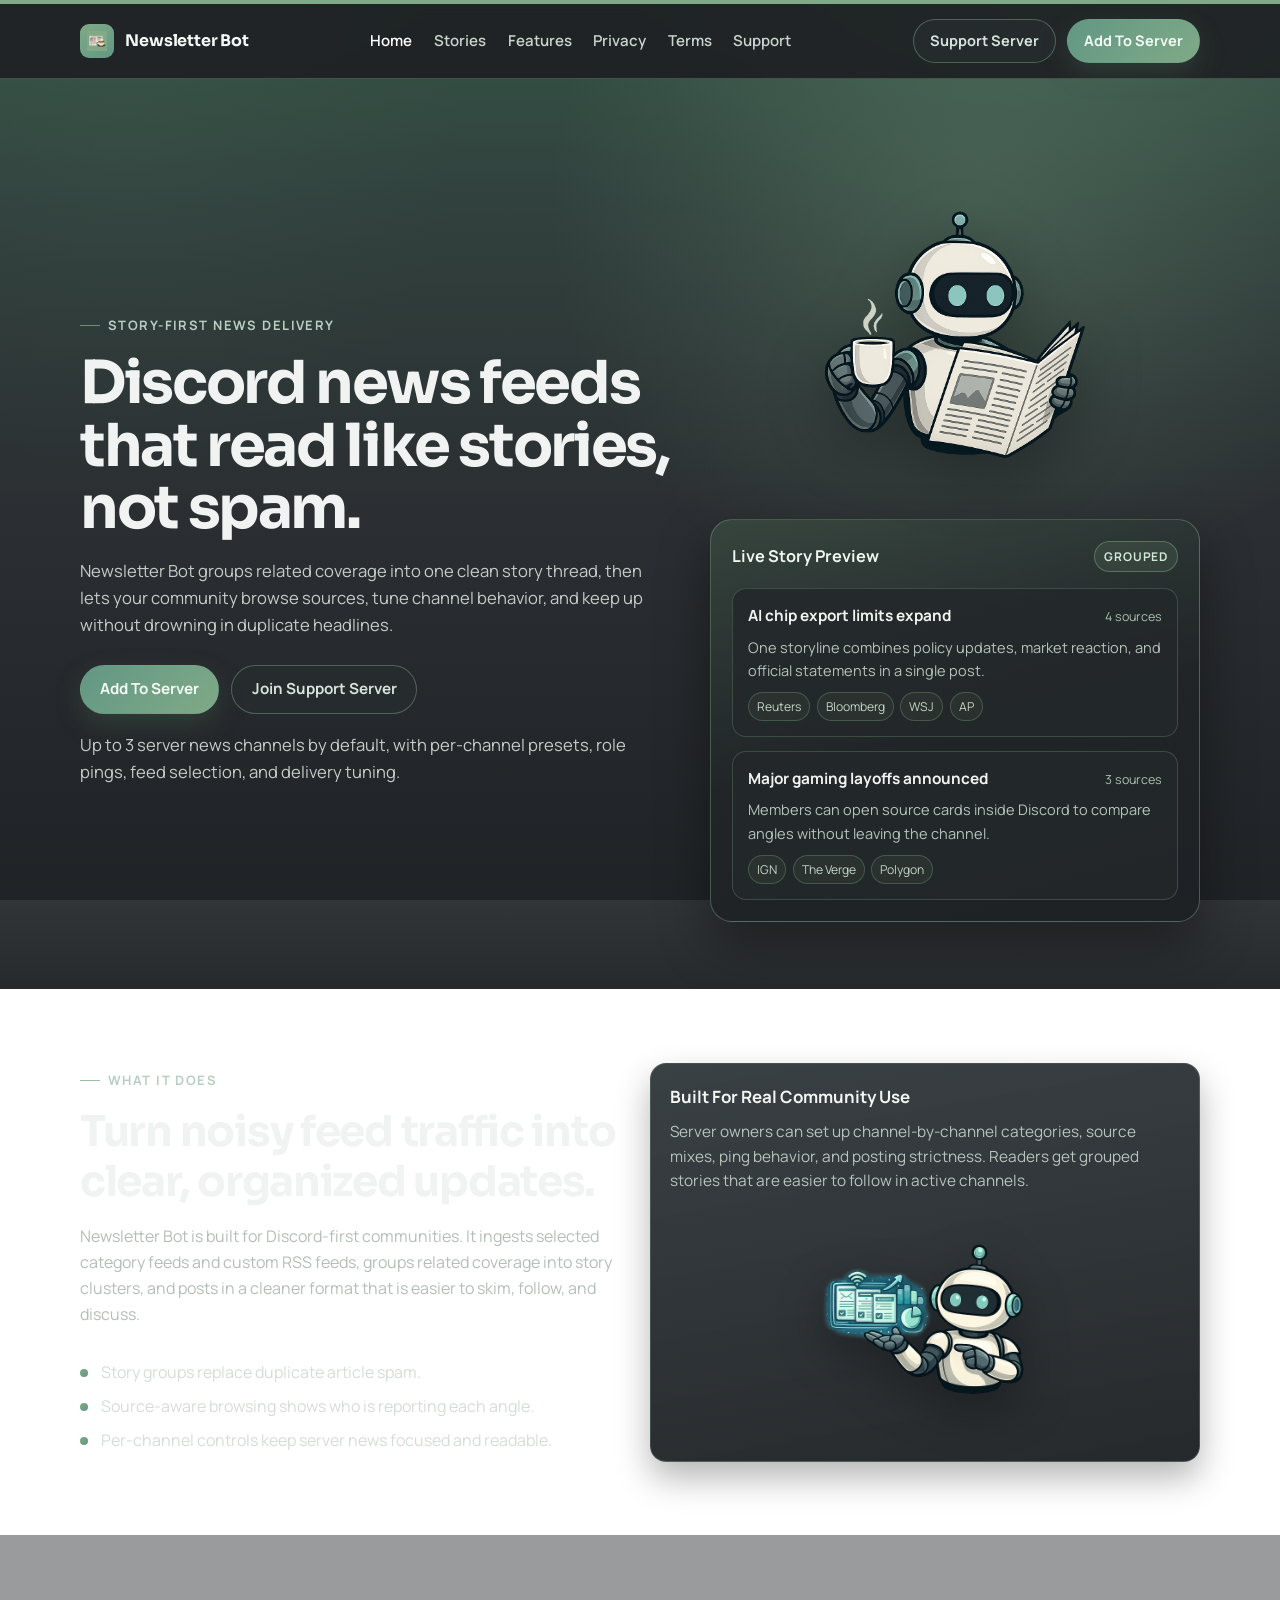
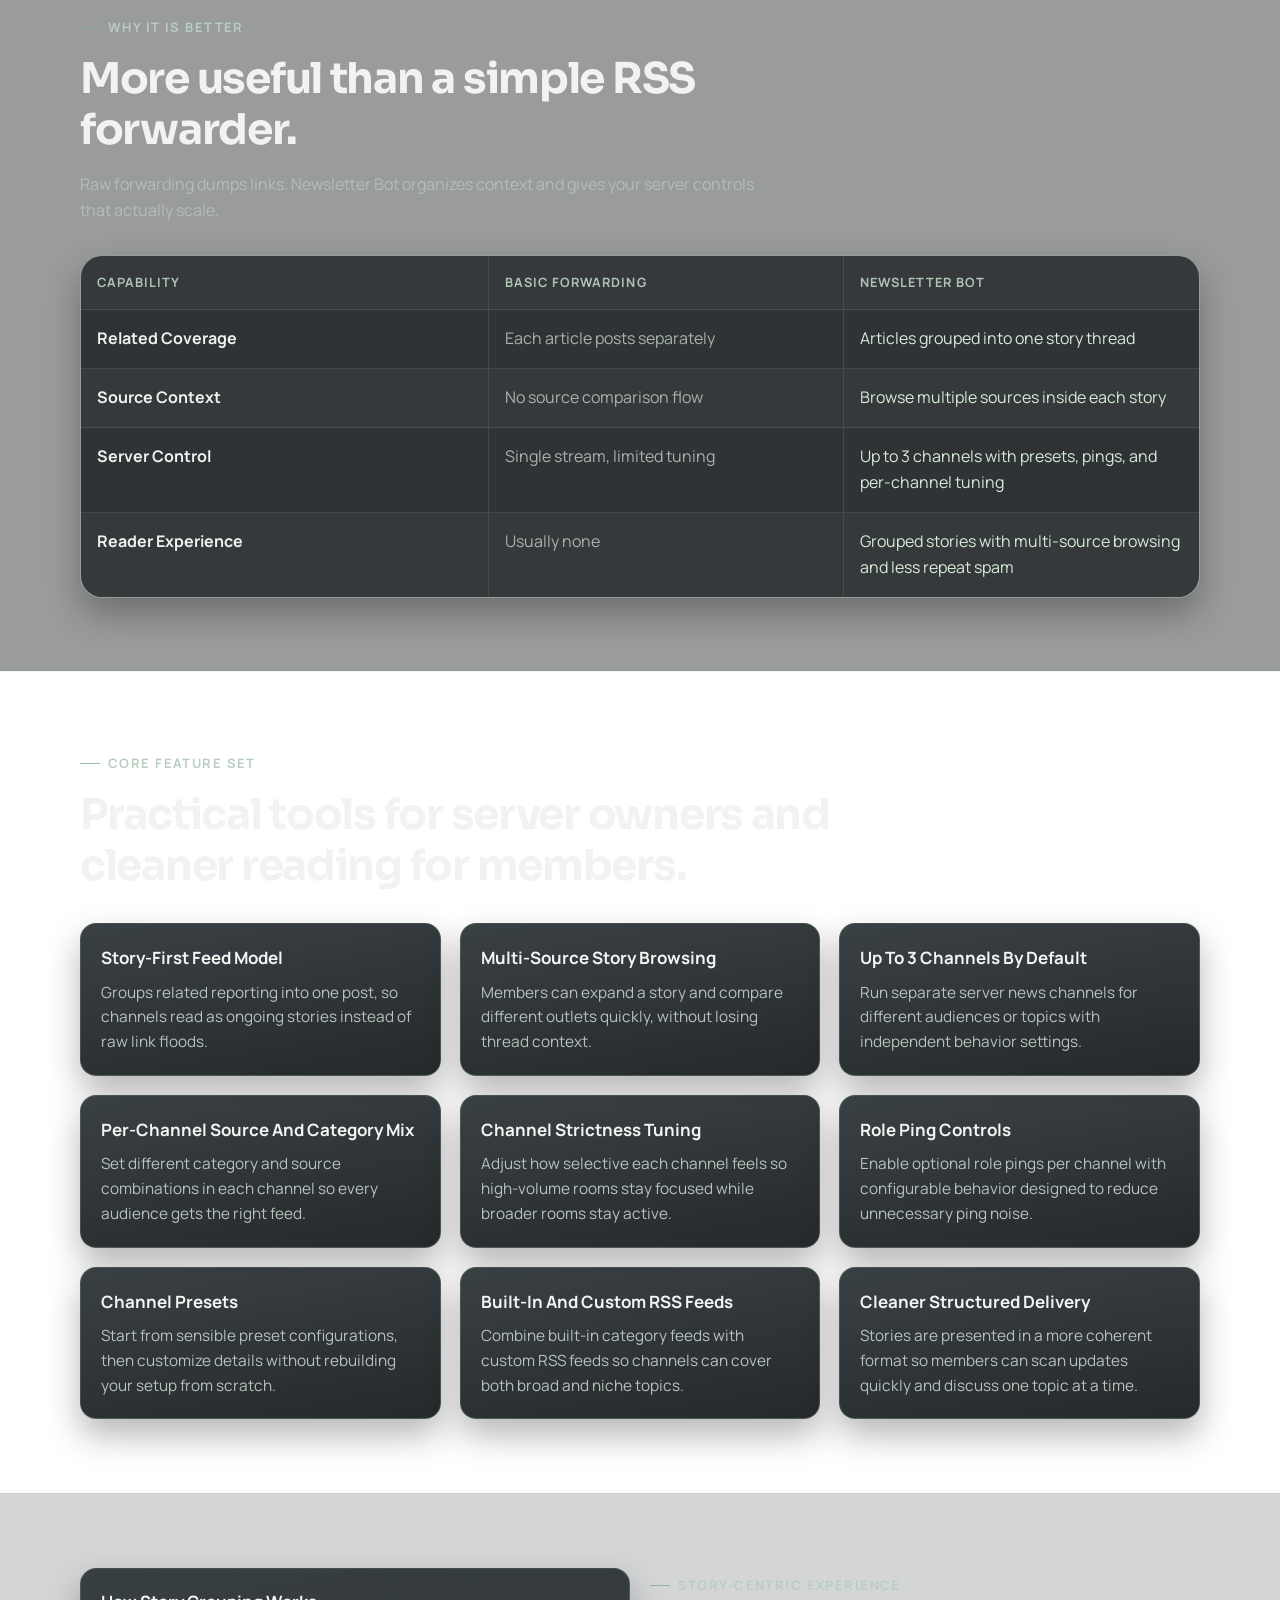
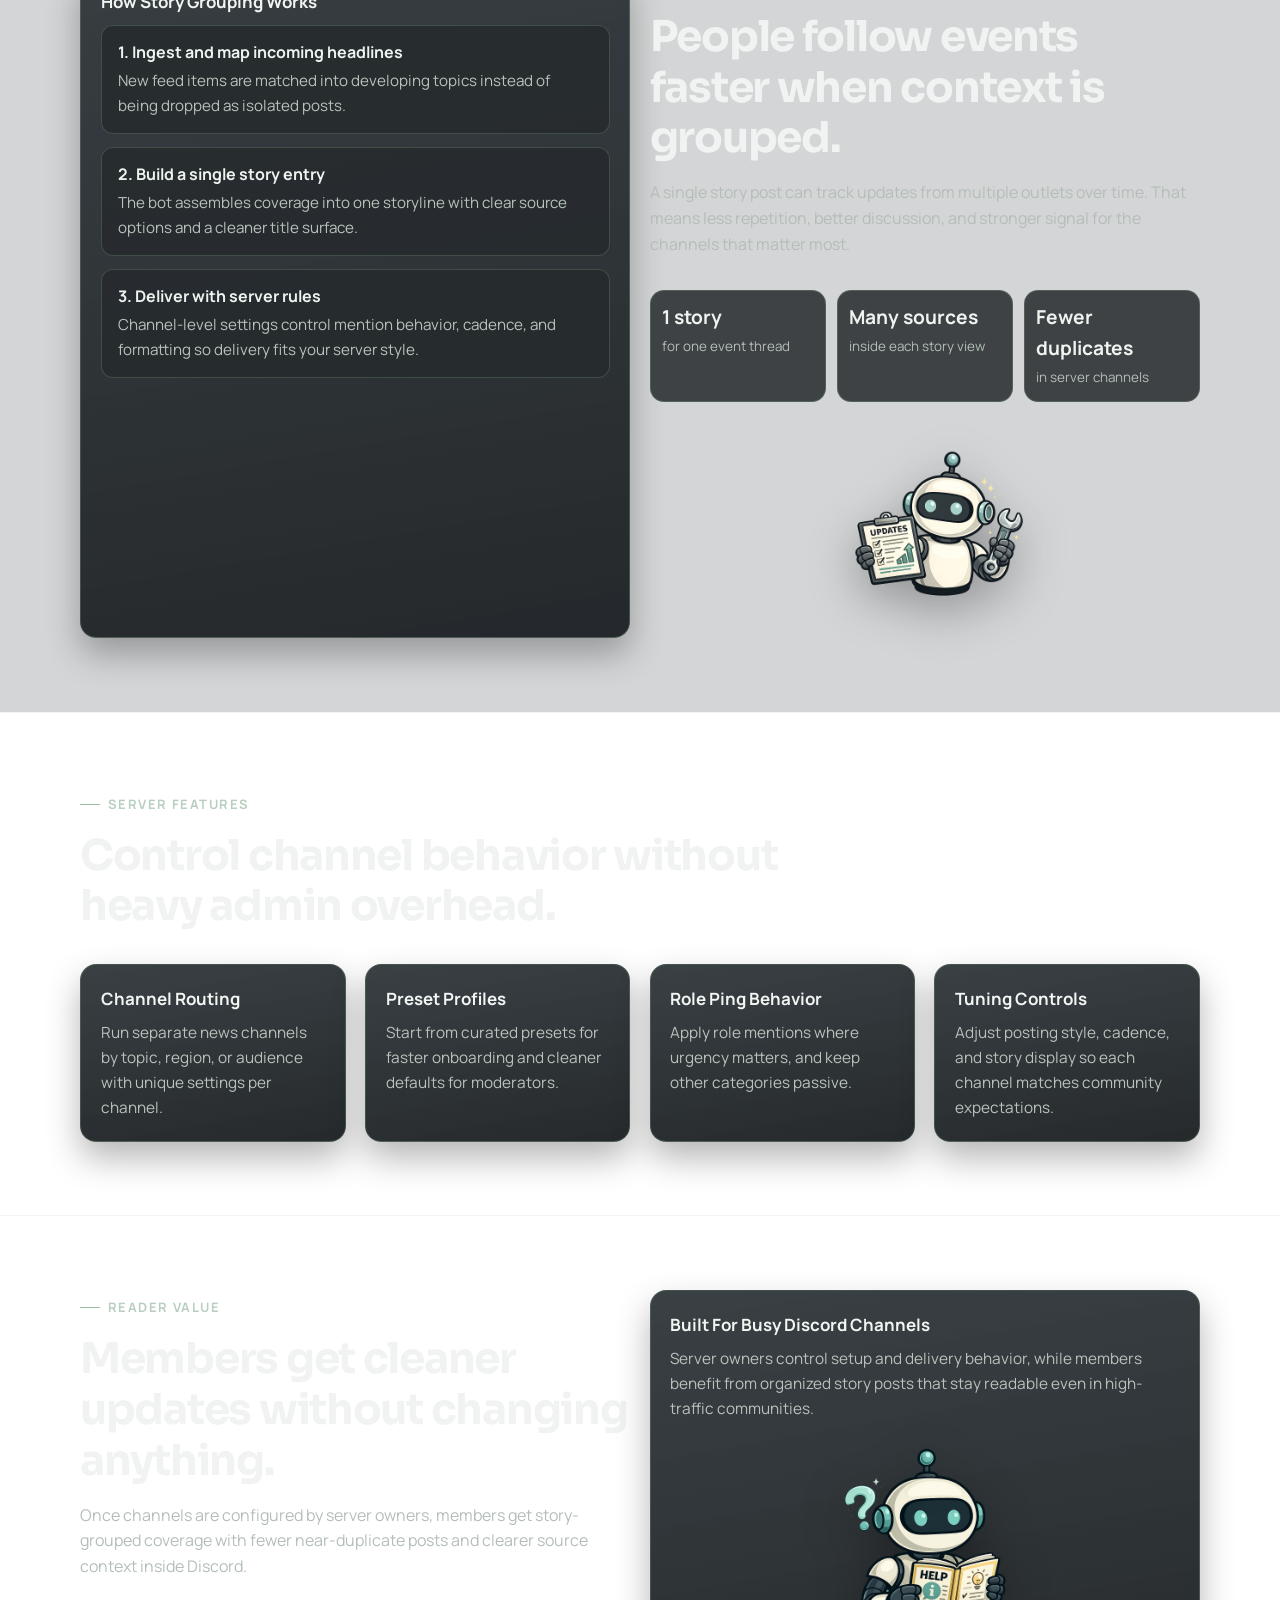
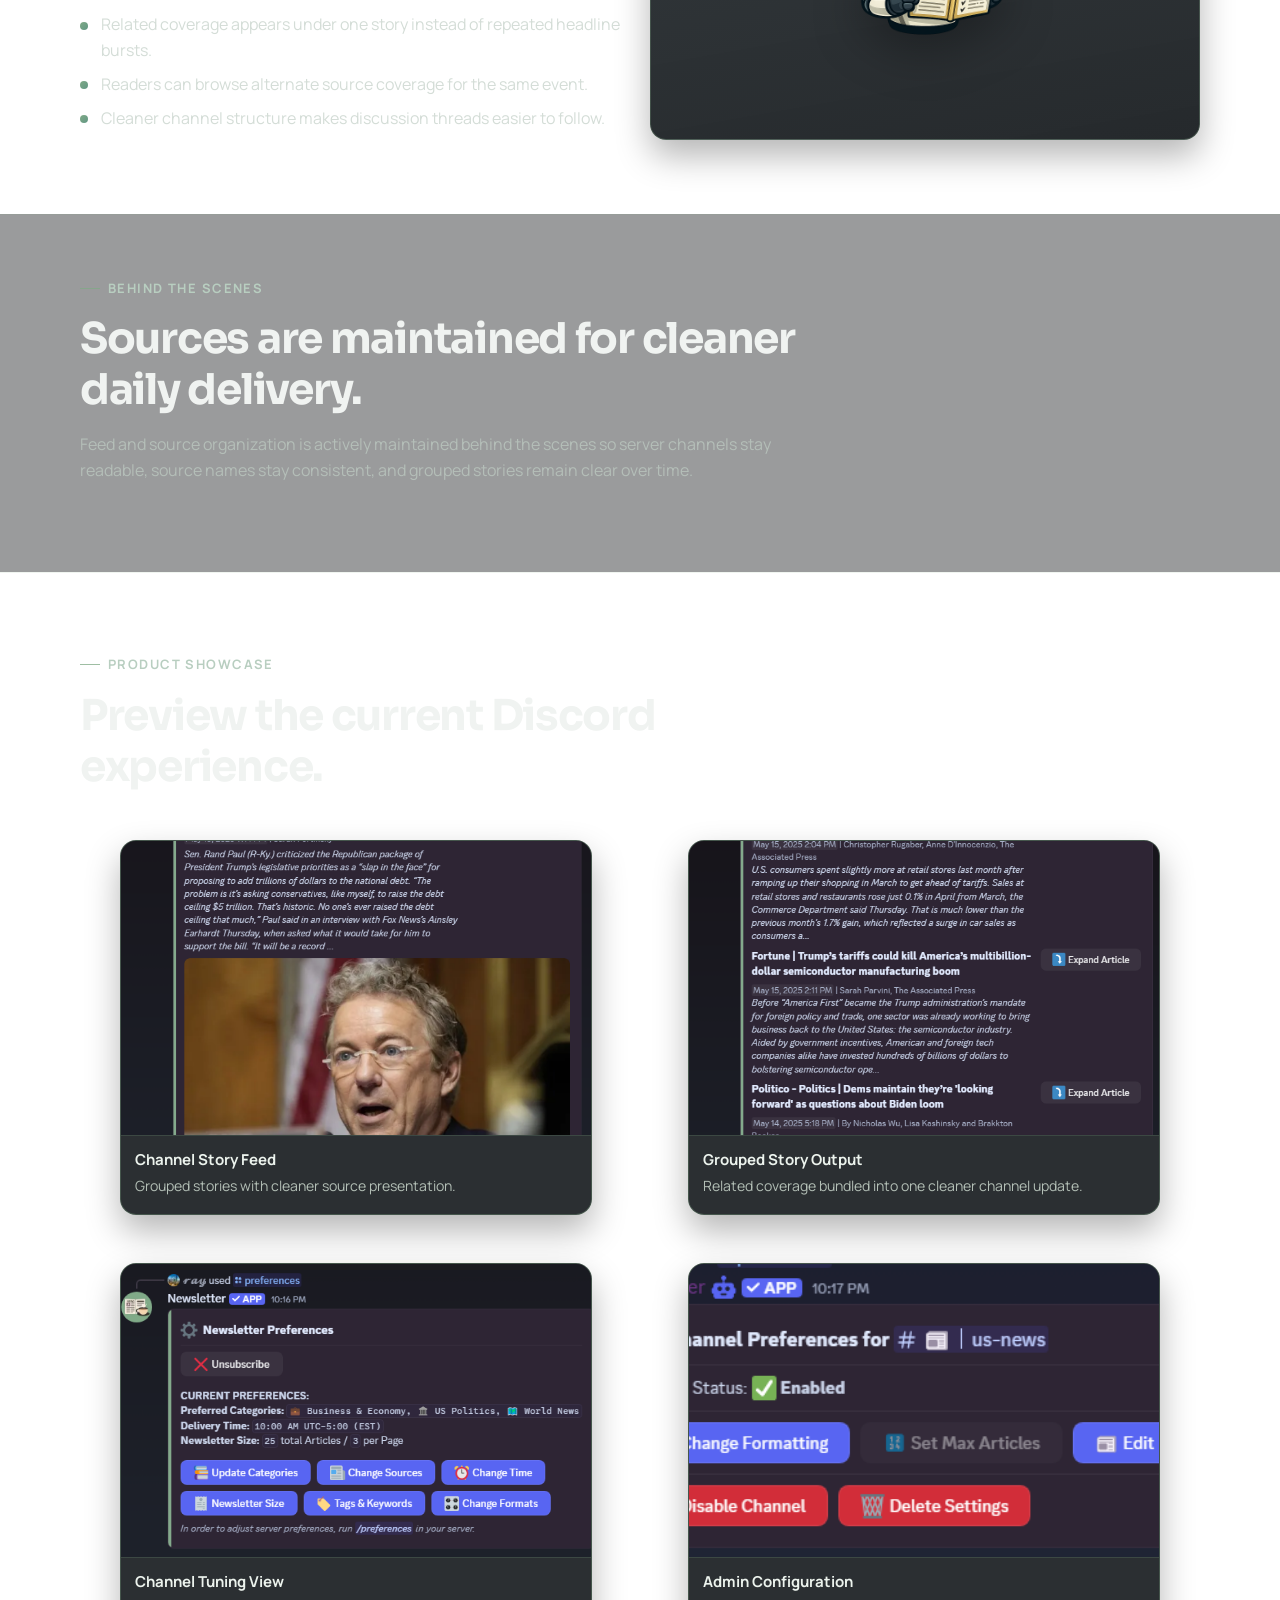
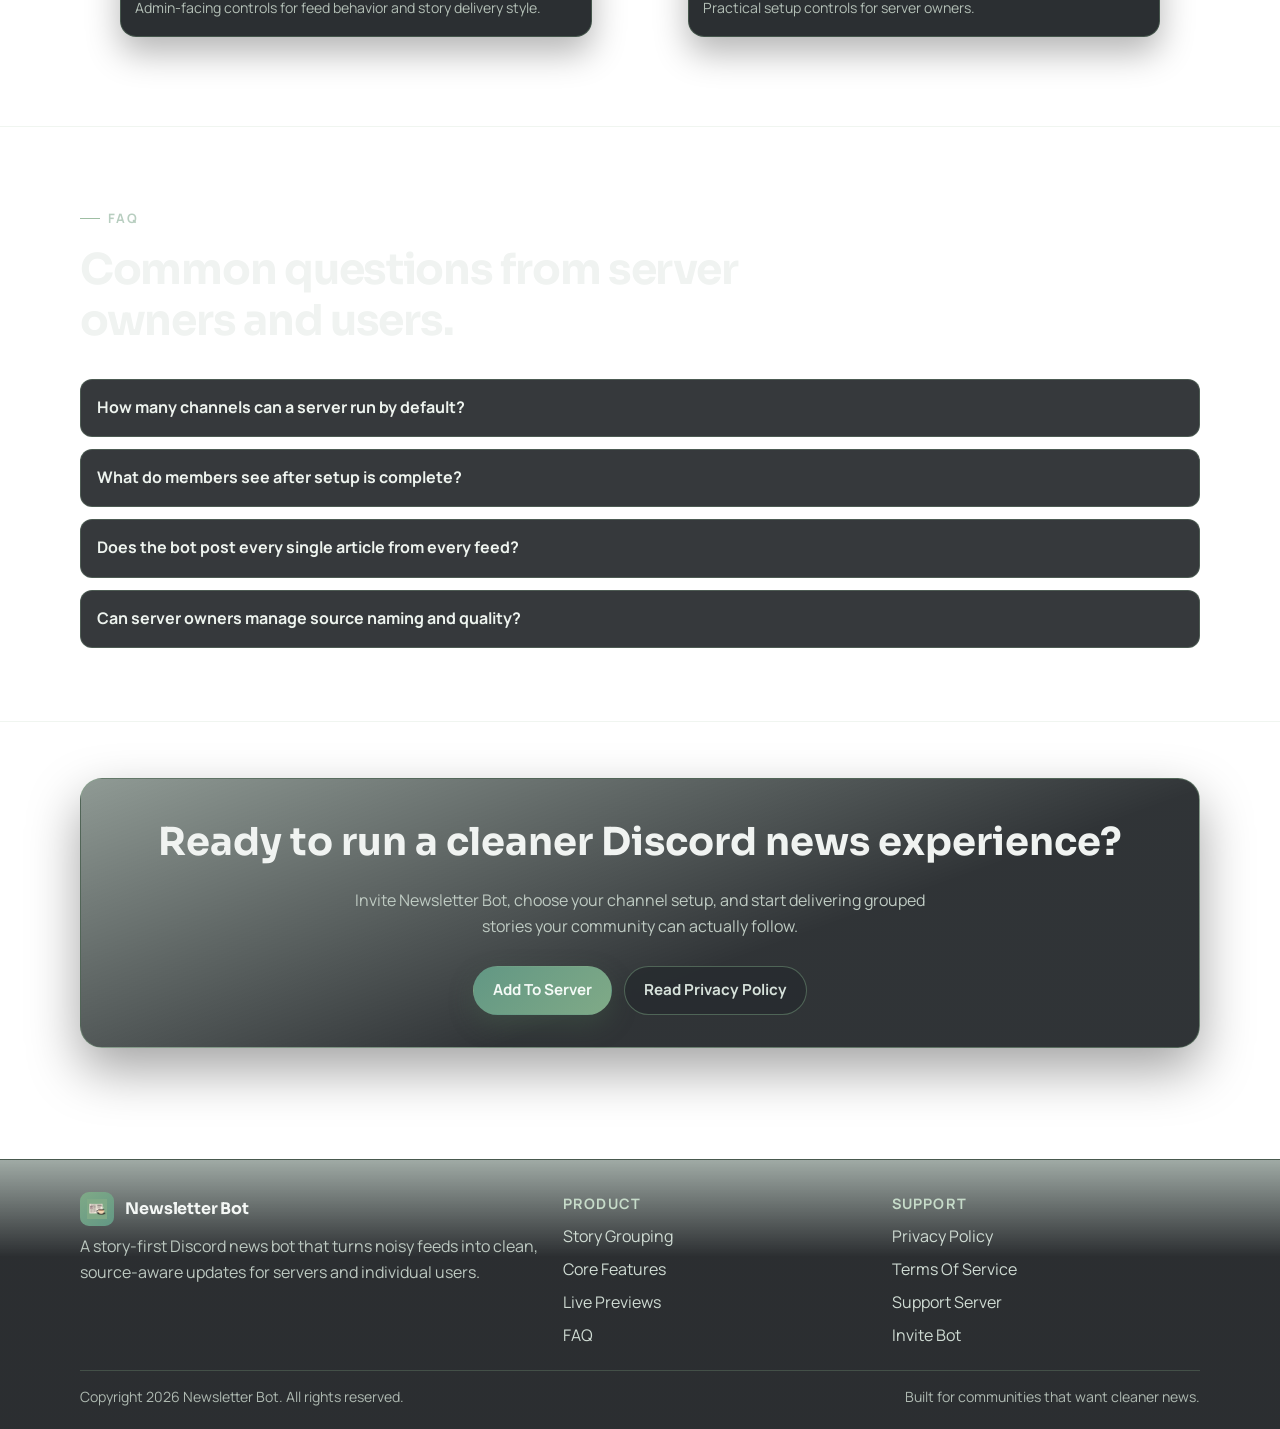
==== commit b84ec7b4: "Refine copy and styles for reader-focused site Adjust site copy and UI to emphasize reader-focused "" ====
--- a/index.html
+++ b/index.html
@@ -4,7 +4,7 @@
   <meta charset="UTF-8" />
   <meta name="viewport" content="width=device-width, initial-scale=1.0" />
   <title>Newsletter Bot | Story-First News For Discord</title>
-  <meta name="description" content="Newsletter Bot delivers grouped, source-aware stories to Discord servers and users with flexible channel controls, role pings, presets, and personal news preferences." />
+  <meta name="description" content="Newsletter Bot delivers grouped, source-aware news stories to Discord servers with channel controls, presets, role pings, and custom feed support." />
   <meta property="og:title" content="Newsletter Bot | Story-First News For Discord" />
   <meta property="og:description" content="Modern Discord news delivery with grouped stories, cleaner channels, and smart server customization." />
   <meta property="og:url" content="https://newsletterbot.github.io/newslettersite/" />
@@ -40,7 +40,7 @@
             <a class="btn btn-primary" href="https://discord.com/oauth2/authorize?client_id=1058234280838447205" target="_blank" rel="noopener noreferrer">Add To Server</a>
             <a class="btn btn-secondary" href="https://discord.gg/8GmjZnU2N9" target="_blank" rel="noopener noreferrer">Join Support Server</a>
           </div>
-          <p class="hero-notes">Up to 3 server channels by default, role pings, presets, personal <code>/getnews</code>, and custom feed support.</p>
+          <p class="hero-notes">Up to 3 server news channels by default, with per-channel presets, role pings, feed selection, and delivery tuning.</p>
         </div>
 
         <div class="hero-visual" data-reveal>
@@ -89,7 +89,7 @@
             <span class="eyebrow">What It Does</span>
             <h2 class="section-title">Turn noisy feed traffic into clear, organized updates.</h2>
             <p class="section-text">
-              Newsletter Bot is built for Discord-first communities. It watches curated news feeds, groups related articles into story clusters,
+              Newsletter Bot is built for Discord-first communities. It ingests selected category feeds and custom RSS feeds, groups related coverage into story clusters,
               and posts in a cleaner format that is easier to skim, follow, and discuss.
             </p>
           </div>
@@ -103,8 +103,8 @@
         <article class="card" data-reveal>
           <h3 class="card-title">Built For Real Community Use</h3>
           <p>
-            Configure server channels, role pings, summaries, and presets for faster setup. Users can also run <code>/getnews</code>,
-            save personal preferences, and follow custom feeds without changing server defaults.
+            Server owners can set up channel-by-channel categories, source mixes, ping behavior, and posting strictness.
+            Readers get grouped stories that are easier to follow in active channels.
           </p>
           <img class="section-robot mt-1" src="assets/robot_features.png" alt="Feature-focused Newsletter Bot robot illustration" />
         </article>
@@ -138,12 +138,12 @@
           <div class="comparison-row">
             <div class="comparison-cell comparison-title">Server Control</div>
             <div class="comparison-cell comparison-muted">Single stream, limited tuning</div>
-            <div class="comparison-cell comparison-good">Channel presets, pings, and behavior tuning</div>
+            <div class="comparison-cell comparison-good">Up to 3 channels with presets, pings, and per-channel tuning</div>
           </div>
           <div class="comparison-row">
-            <div class="comparison-cell comparison-title">Personal Experience</div>
+            <div class="comparison-cell comparison-title">Reader Experience</div>
             <div class="comparison-cell comparison-muted">Usually none</div>
-            <div class="comparison-cell comparison-good">Personal <code>/getnews</code>, preferences, and custom feeds</div>
+            <div class="comparison-cell comparison-good">Grouped stories with multi-source browsing and less repeat spam</div>
           </div>
         </div>
       </div>
@@ -153,7 +153,7 @@
       <div class="container">
         <div class="section-head" data-reveal>
           <span class="eyebrow">Core Feature Set</span>
-          <h2 class="section-title">Current capabilities, built for modern Discord workflows.</h2>
+          <h2 class="section-title">Practical tools for server owners and cleaner reading for members.</h2>
         </div>
 
         <div class="grid-3">
@@ -170,34 +170,34 @@
             <p>Run separate server news channels for different audiences or topics with independent behavior settings.</p>
           </article>
           <article class="card" data-reveal>
+            <h3 class="card-title">Per-Channel Source And Category Mix</h3>
+            <p>Set different category and source combinations in each channel so every audience gets the right feed.</p>
+          </article>
+          <article class="card" data-reveal>
+            <h3 class="card-title">Channel Strictness Tuning</h3>
+            <p>Adjust how selective each channel feels so high-volume rooms stay focused while broader rooms stay active.</p>
+          </article>
+          <article class="card" data-reveal>
             <h3 class="card-title">Role Ping Controls</h3>
-            <p>Attach story updates to role mentions when needed, while keeping optional categories quiet by default.</p>
-          </article>
-          <article class="card" data-reveal>
-            <h3 class="card-title">Preset-Based Setup</h3>
-            <p>Use preset bundles to launch quickly, then fine-tune channels without rebuilding everything from scratch.</p>
-          </article>
-          <article class="card" data-reveal>
-            <h3 class="card-title">Personal <code>/getnews</code></h3>
-            <p>Users can pull a personal story digest on demand and keep preferences separate from server-wide settings.</p>
-          </article>
-          <article class="card" data-reveal>
-            <h3 class="card-title">Custom Feed Support</h3>
-            <p>Add and follow specific feeds that matter to your server, niche community, or moderation team workflow.</p>
-          </article>
-          <article class="card" data-reveal>
-            <h3 class="card-title">Owner Curation Tools</h3>
-            <p>Manage source cleanup, title overrides, and feed quality to keep daily delivery consistent and trustworthy.</p>
-          </article>
-          <article class="card" data-reveal>
-            <h3 class="card-title">Feed Health Review</h3>
-            <p>Review feed behavior and source quality over time so channels stay clean as upstream sources change.</p>
-          </article>
-        </div>
-      </div>
-    </section>
-
-    <section class="section section-band-alt" id="stories">
+            <p>Enable optional role pings per channel with configurable behavior designed to reduce unnecessary ping noise.</p>
+          </article>
+          <article class="card" data-reveal>
+            <h3 class="card-title">Channel Presets</h3>
+            <p>Start from sensible preset configurations, then customize details without rebuilding your setup from scratch.</p>
+          </article>
+          <article class="card" data-reveal>
+            <h3 class="card-title">Built-In And Custom RSS Feeds</h3>
+            <p>Combine built-in category feeds with custom RSS feeds so channels can cover both broad and niche topics.</p>
+          </article>
+          <article class="card" data-reveal>
+            <h3 class="card-title">Cleaner Structured Delivery</h3>
+            <p>Stories are presented in a more coherent format so members can scan updates quickly and discuss one topic at a time.</p>
+          </article>
+        </div>
+      </div>
+    </section>
+
+    <section class="section section-band-soft" id="stories">
       <div class="container split-panel">
         <article class="card" data-reveal>
           <h2 class="card-title">How Story Grouping Works</h2>
@@ -273,60 +273,49 @@
       </div>
     </section>
 
-    <section class="section section-band-dark" id="personal">
+    <section class="section" id="reader-value">
       <div class="container split-panel">
         <div data-reveal>
           <div class="section-head">
-            <span class="eyebrow">Personal Flow</span>
-            <h2 class="section-title">Users keep their own preferences without disrupting server defaults.</h2>
+            <span class="eyebrow">Reader Value</span>
+            <h2 class="section-title">Members get cleaner updates without changing anything.</h2>
             <p class="section-text">
-              Members can request updates with <code>/getnews</code>, maintain personal topic preferences, and subscribe to custom feeds
-              while server channel settings remain stable.
+              Once channels are configured by server owners, members get story-grouped coverage with fewer near-duplicate posts
+              and clearer source context inside Discord.
             </p>
           </div>
           <ul class="list-clean">
-            <li>On-demand story pulls in Discord when users want a quick update.</li>
-            <li>Personal preference storage for categories and source behavior.</li>
-            <li>Custom feed follow support for niche subjects and local reporting.</li>
+            <li>Related coverage appears under one story instead of repeated headline bursts.</li>
+            <li>Readers can browse alternate source coverage for the same event.</li>
+            <li>Cleaner channel structure makes discussion threads easier to follow.</li>
           </ul>
         </div>
 
         <article class="card" data-reveal>
-          <h3 class="card-title">Personal News Should Stay Personal</h3>
+          <h3 class="card-title">Built For Busy Discord Channels</h3>
           <p>
-            Server admins keep structure, while individual users still get control. This split model keeps channels clean and gives every member
-            a path to tailored updates.
+            Server owners control setup and delivery behavior, while members benefit from organized story posts that stay readable
+            even in high-traffic communities.
           </p>
           <img class="section-robot mt-1" src="assets/robot_help.png" alt="Newsletter Bot helper illustration" />
         </article>
       </div>
     </section>
 
-    <section class="section" id="curation">
+    <section class="section section-band-dark section-tight" id="quality">
       <div class="container">
         <div class="section-head" data-reveal>
-          <span class="eyebrow">Curation And Quality</span>
-          <h2 class="section-title">Owner-side tooling keeps feeds healthy over time.</h2>
+          <span class="eyebrow">Behind The Scenes</span>
+          <h2 class="section-title">Sources are maintained for cleaner daily delivery.</h2>
           <p class="section-text">
-            The bot includes practical curation controls for source cleanup, title overrides, and review of feed quality signals.
-            This keeps long-running servers from drifting into noisy or low-value feed behavior.
+            Feed and source organization is actively maintained behind the scenes so server channels stay readable,
+            source names stay consistent, and grouped stories remain clear over time.
           </p>
         </div>
-
-        <div class="grid-2">
-          <article class="card" data-reveal>
-            <h3 class="card-title">Source Cleanup</h3>
-            <p>Rename messy source labels, remove weak sources, and keep story presentation consistent for members.</p>
-          </article>
-          <article class="card" data-reveal>
-            <h3 class="card-title">Feed Review Workflow</h3>
-            <p>Monitor source reliability and feed health so channels continue to surface useful stories first.</p>
-          </article>
-        </div>
-      </div>
-    </section>
-
-    <section class="section section-band-alt" id="showcase">
+      </div>
+    </section>
+
+    <section class="section" id="showcase">
       <div class="container">
         <div class="section-head" data-reveal>
           <span class="eyebrow">Product Showcase</span>
@@ -342,17 +331,17 @@
             </figcaption>
           </figure>
           <figure class="gallery-item" data-reveal>
-            <img src="assets/example2.png" alt="Personal digest example" loading="lazy" />
+            <img src="assets/example2.png" alt="Grouped story update example" loading="lazy" />
             <figcaption class="gallery-caption">
-              <strong>Personal Digest View</strong>
-              <span>User-focused feed output for direct updates.</span>
+              <strong>Grouped Story Output</strong>
+              <span>Related coverage bundled into one cleaner channel update.</span>
             </figcaption>
           </figure>
           <figure class="gallery-item" data-reveal>
             <img src="assets/example3.png" alt="Preference controls example" loading="lazy" />
             <figcaption class="gallery-caption">
-              <strong>Preference Controls</strong>
-              <span>Per-user tuning and topic behavior options.</span>
+              <strong>Channel Tuning View</strong>
+              <span>Admin-facing controls for feed behavior and story delivery style.</span>
             </figcaption>
           </figure>
           <figure class="gallery-item" data-reveal>
@@ -379,8 +368,8 @@
             <p>Most servers can run up to 3 news channels by default, each with its own delivery and formatting behavior.</p>
           </details>
           <details class="faq-item" data-reveal>
-            <summary>Can members get personal news without affecting channel settings?</summary>
-            <p>Yes. Users can run <code>/getnews</code> and maintain personal preferences independently of server channel configuration.</p>
+            <summary>What do members see after setup is complete?</summary>
+            <p>Members receive cleaner grouped stories directly in their server channels while admins keep control of setup and channel behavior.</p>
           </details>
           <details class="faq-item" data-reveal>
             <summary>Does the bot post every single article from every feed?</summary>
@@ -388,7 +377,7 @@
           </details>
           <details class="faq-item" data-reveal>
             <summary>Can server owners manage source naming and quality?</summary>
-            <p>Yes. Owner-side tools include source cleanup, title override controls, and feed review concepts for long-term channel quality.</p>
+            <p>Sources are curated and organized behind the scenes to keep channel delivery clear and consistent over time.</p>
           </details>
         </div>
       </div>
--- a/assets/styles.css
+++ b/assets/styles.css
@@ -241,18 +241,27 @@
 
 .section {
   padding: 4.6rem 0;
+  position: relative;
 }
 
 .section-tight {
   padding: 3.5rem 0;
 }
 
+.section + .section {
+  border-top: 1px solid rgba(128, 170, 135, 0.12);
+}
+
 .section-band-dark {
-  background: rgba(30, 33, 36, 0.72);
+  background: rgba(25, 29, 31, 0.44);
 }
 
 .section-band-alt {
-  background: rgba(36, 40, 43, 0.82);
+  background: rgba(33, 37, 40, 0.3);
+}
+
+.section-band-soft {
+  background: rgba(42, 47, 50, 0.2);
 }
 
 .section-divider {
@@ -739,9 +748,7 @@
 .cta-shell {
   border: 1px solid rgba(128, 170, 135, 0.42);
   border-radius: var(--radius-lg);
-  background:
-    radial-gradient(circle at 16% 16%, rgba(128, 170, 135, 0.22), transparent 34%),
-    linear-gradient(160deg, rgba(56, 75, 65, 0.72) 0%, rgba(35, 39, 42, 0.96) 60%);
+  background: linear-gradient(160deg, rgba(56, 75, 65, 0.56) 0%, rgba(35, 39, 42, 0.94) 62%);
   box-shadow: var(--shadow-lg);
   padding: 2rem;
   text-align: center;
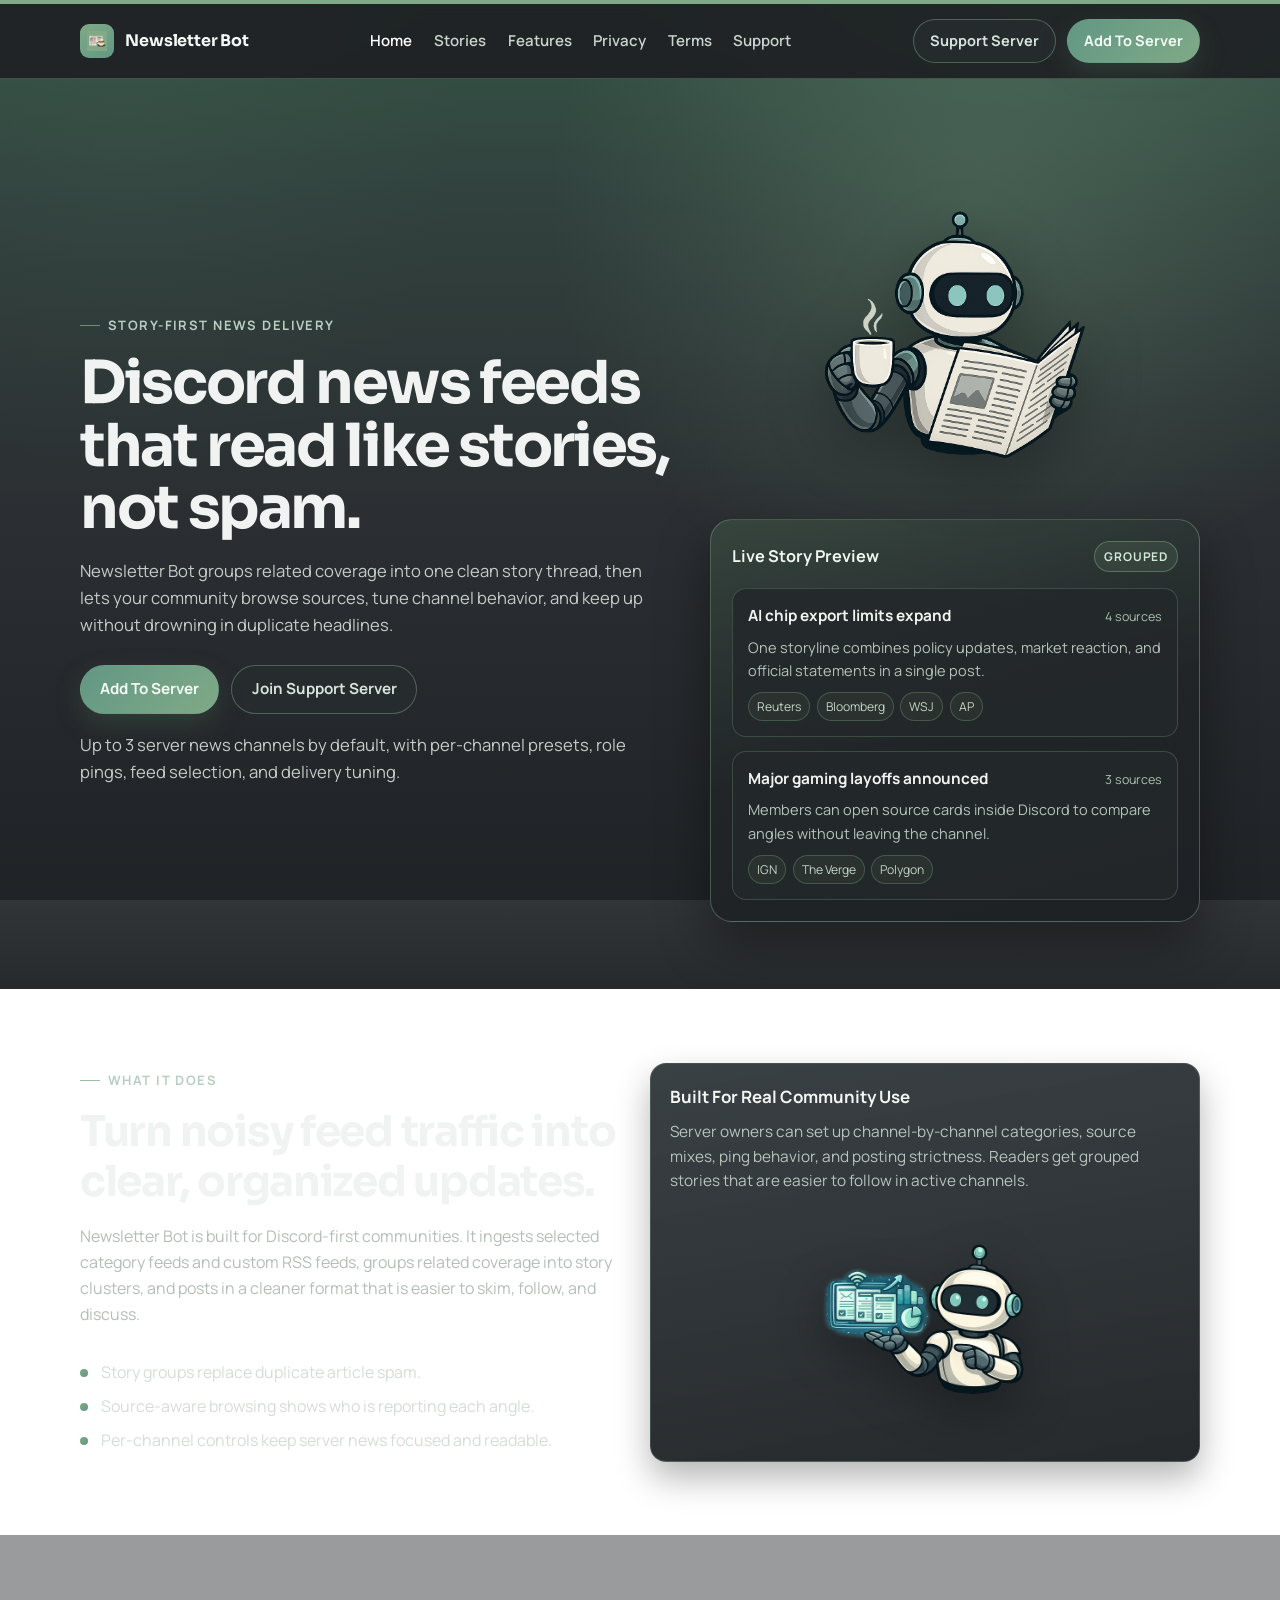
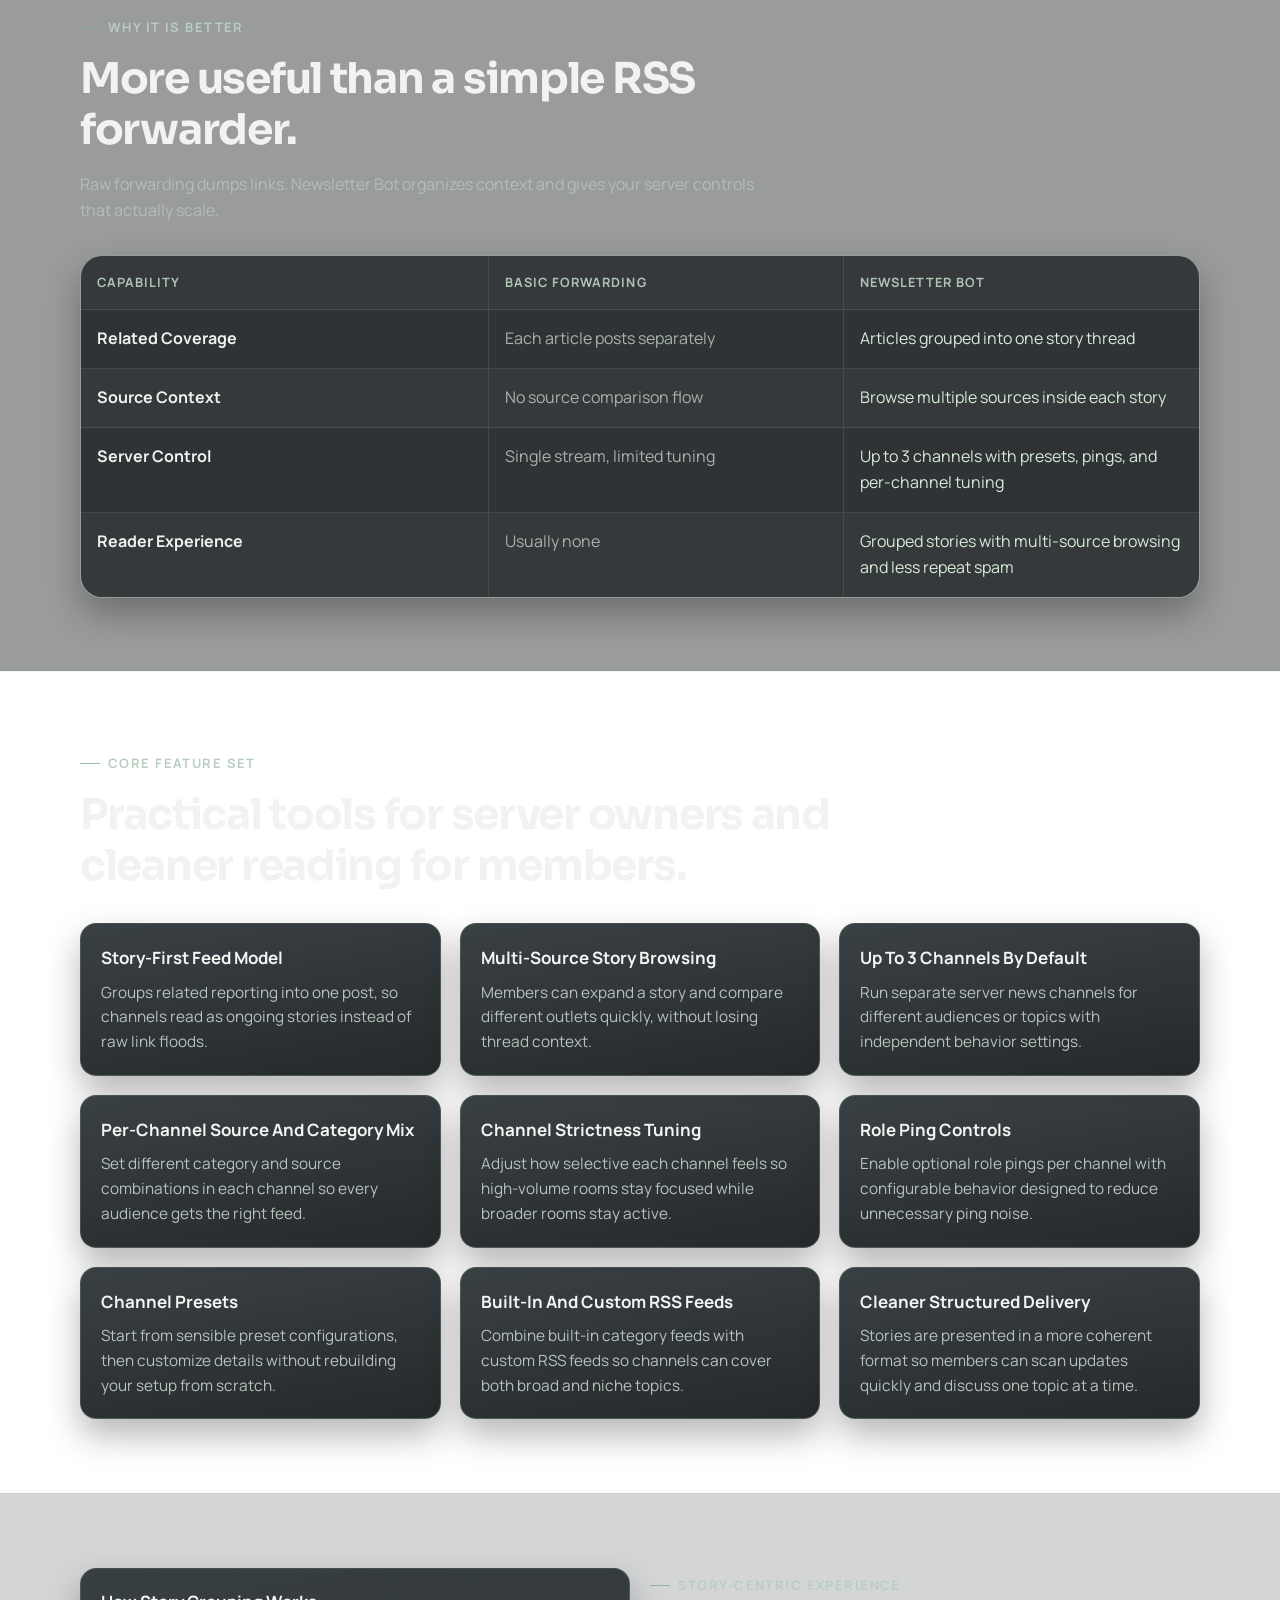
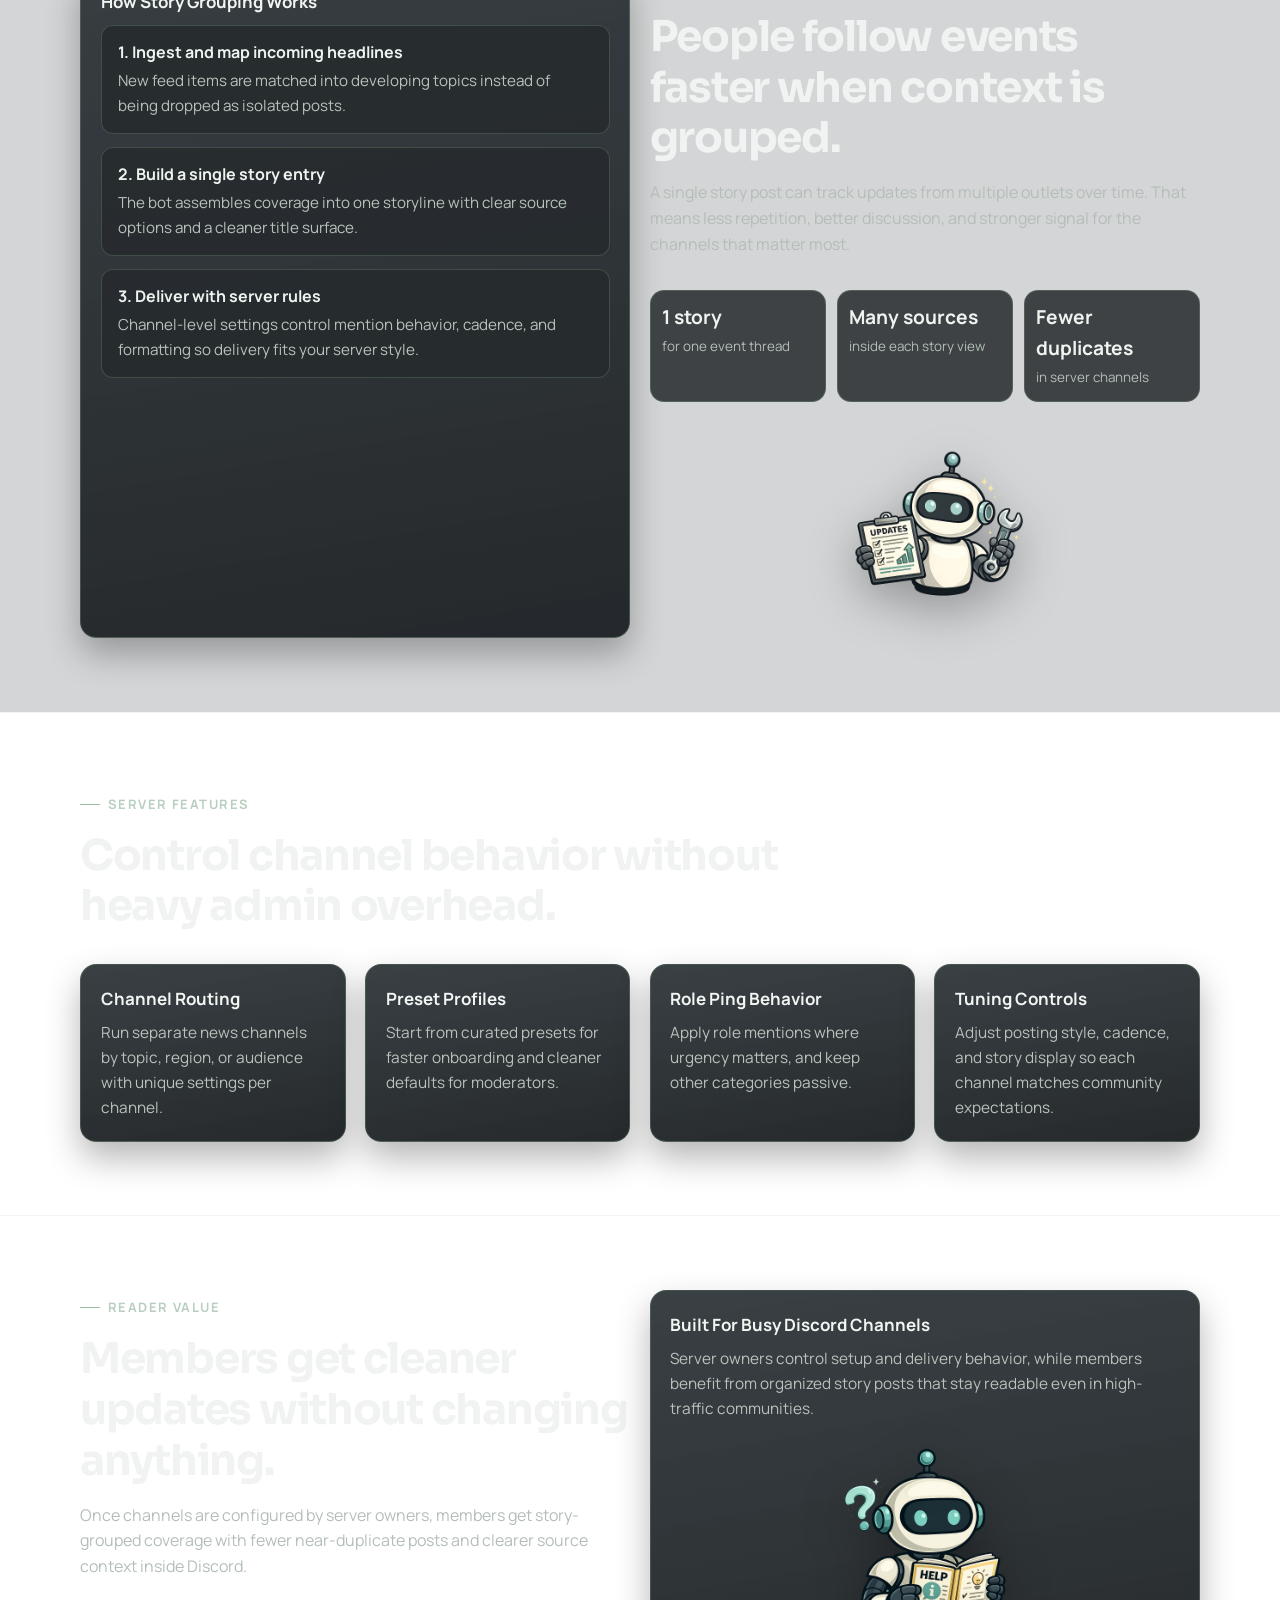
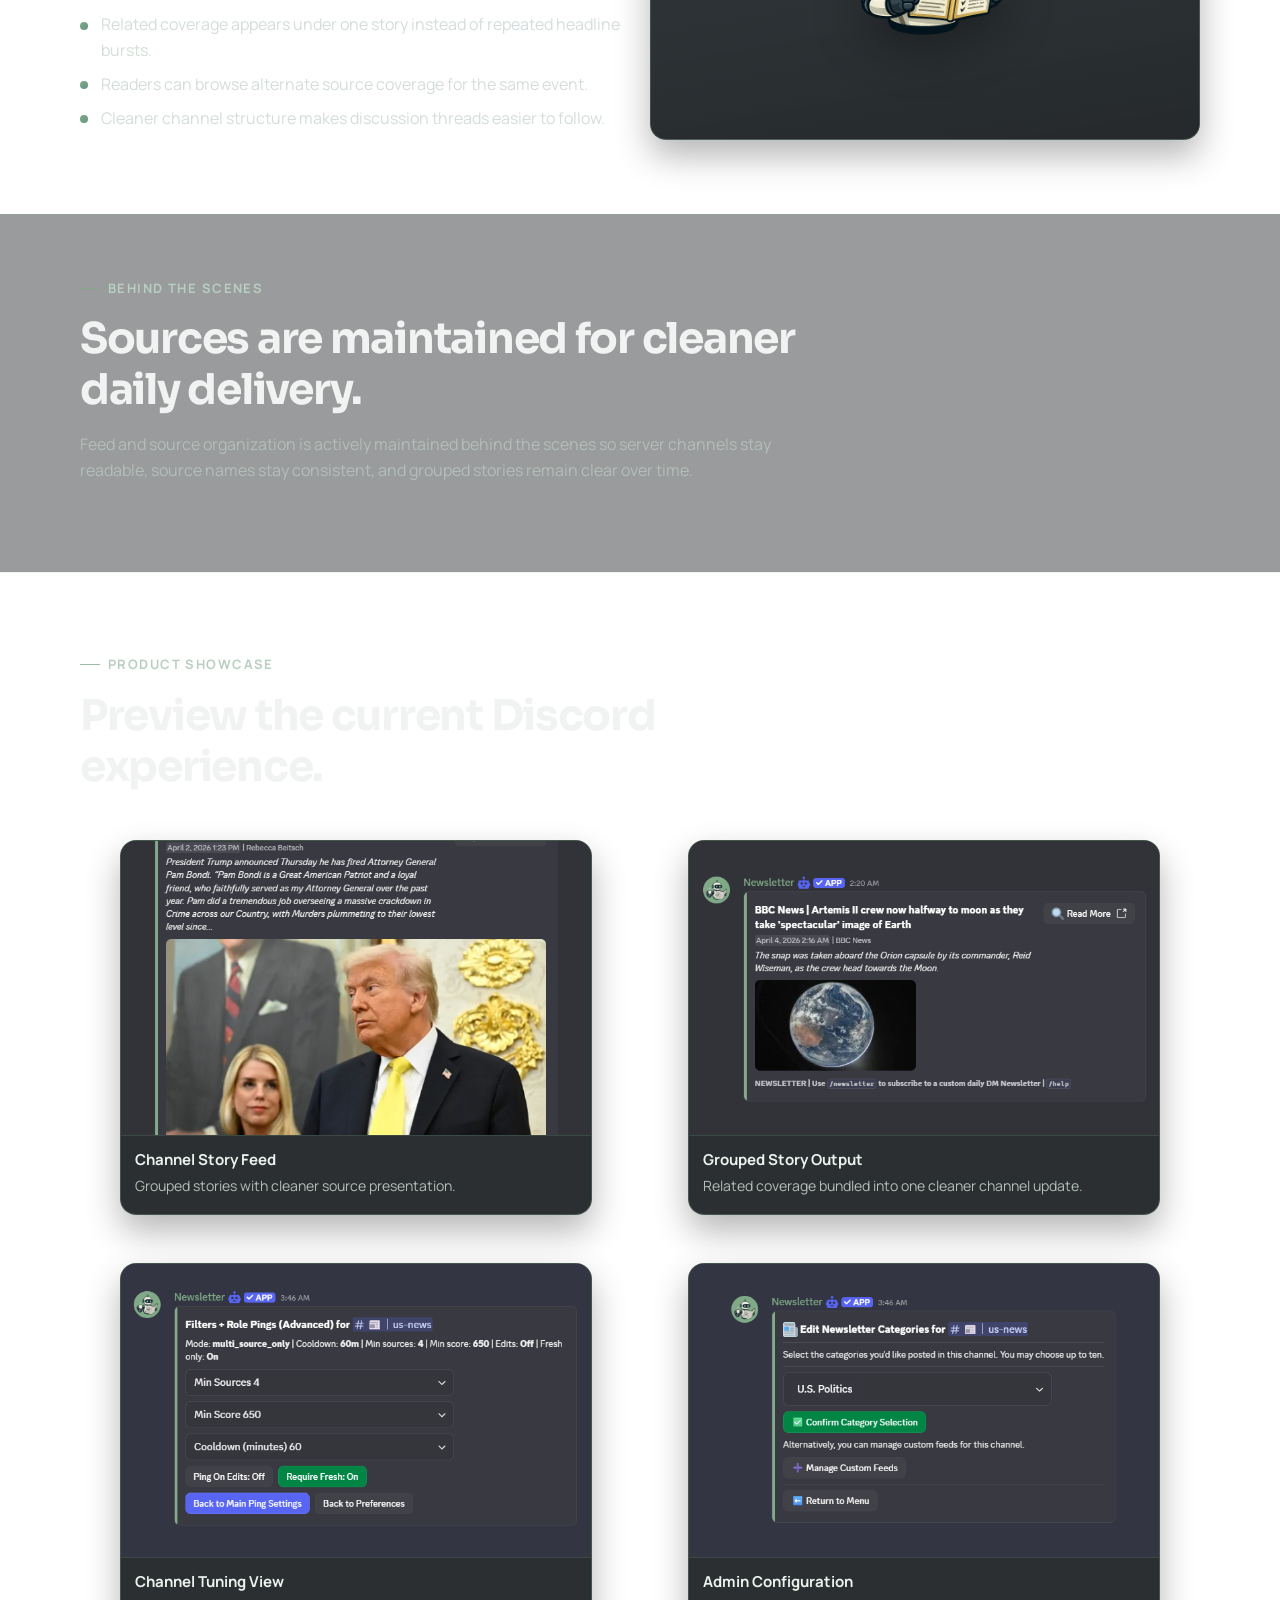
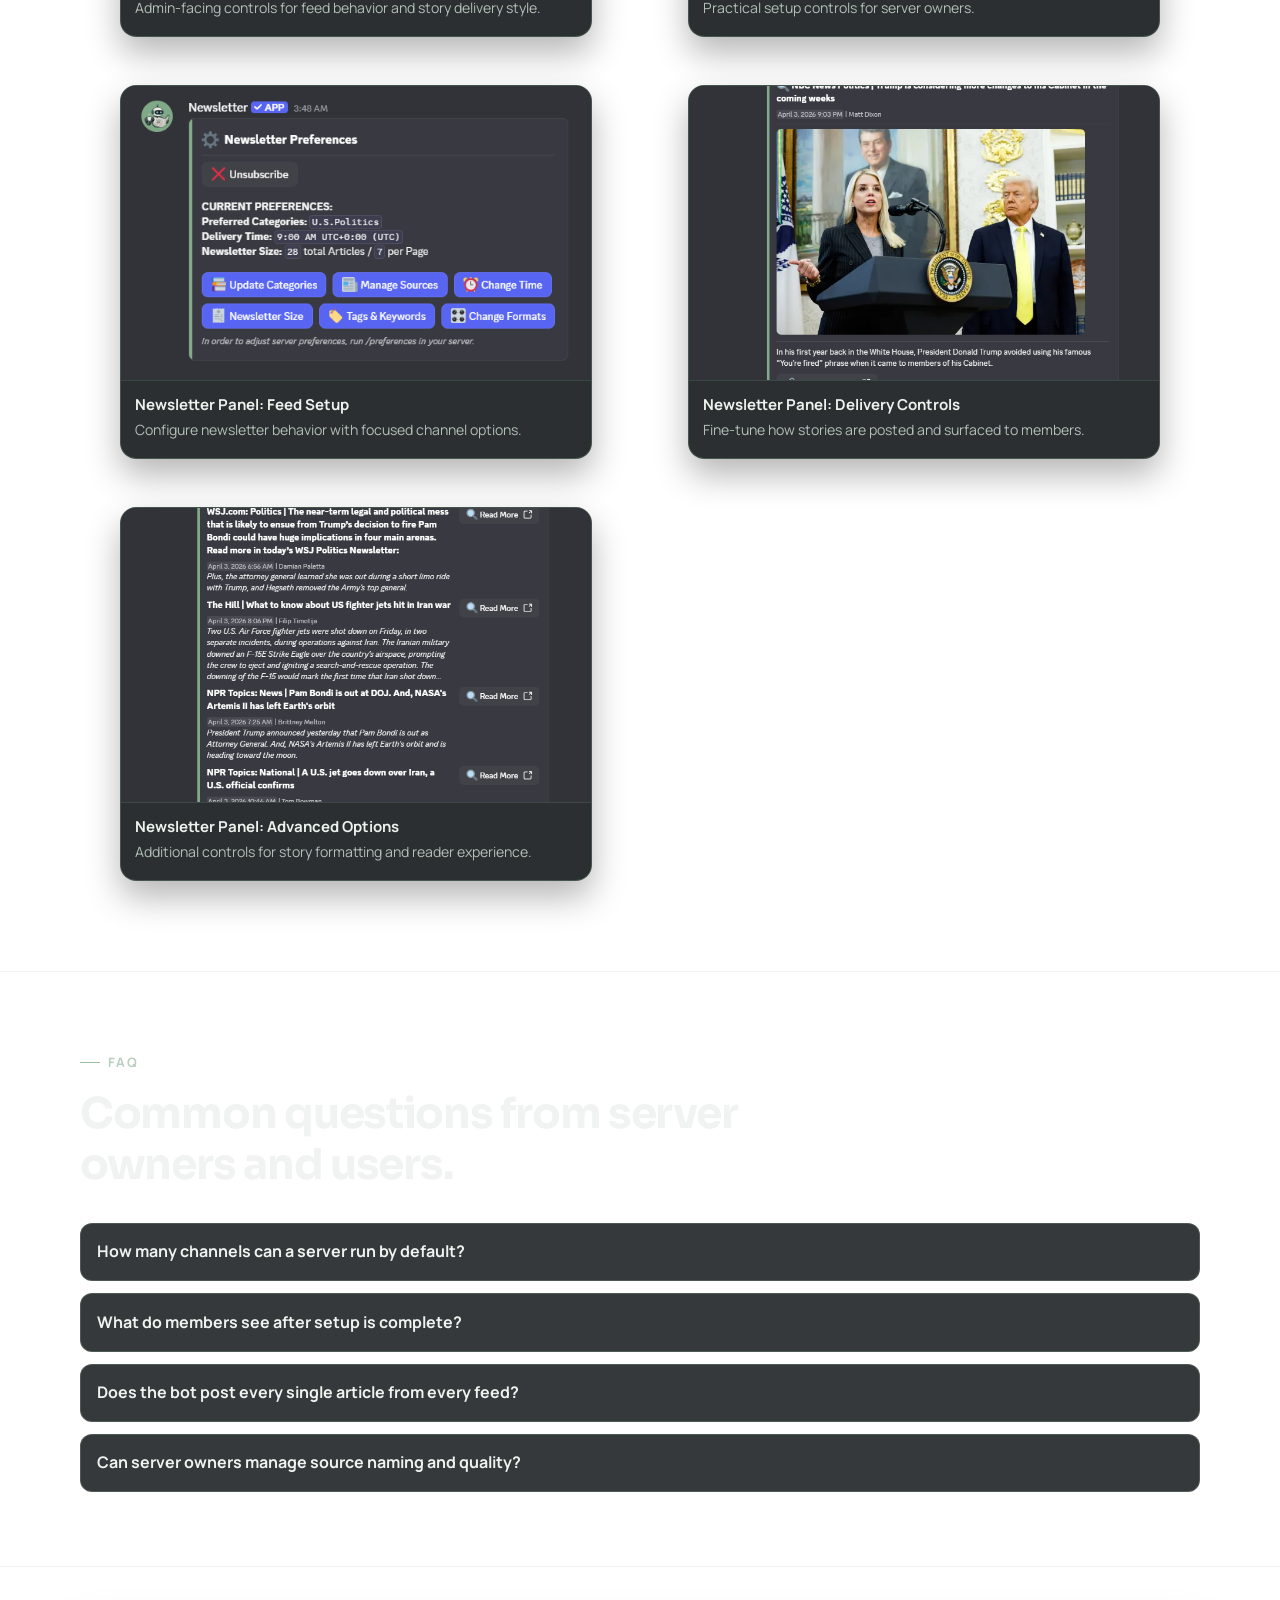
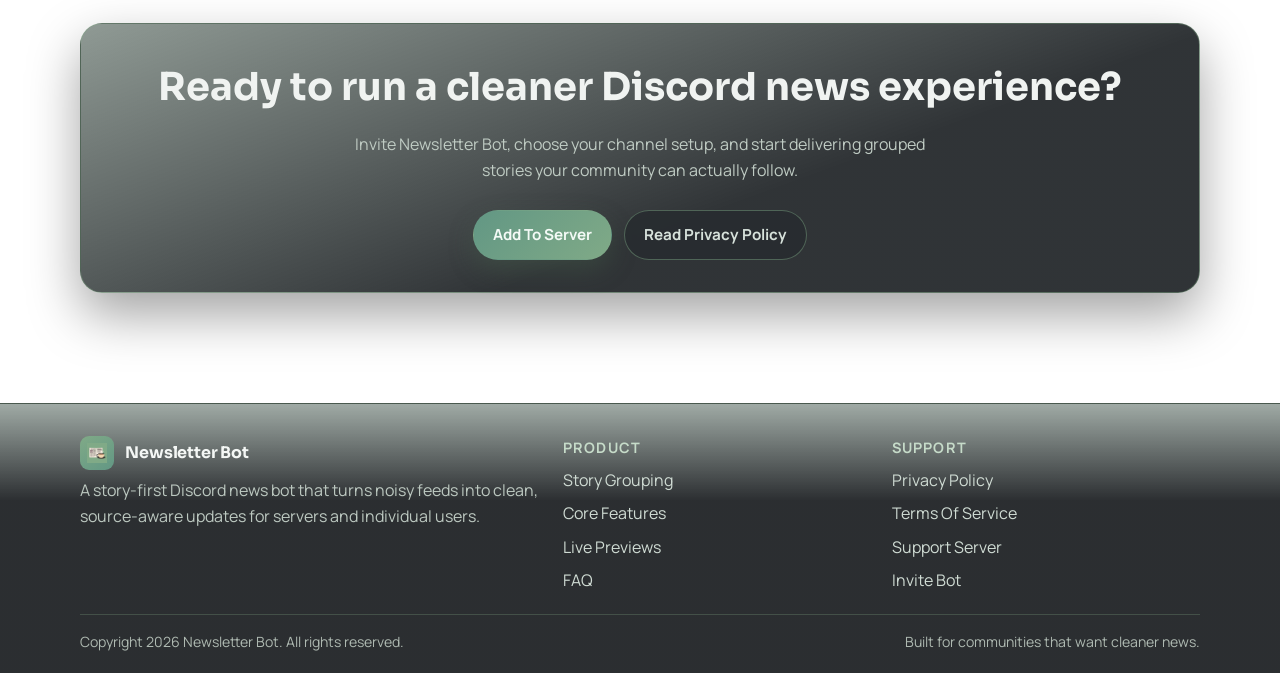
==== commit adfe08af: "Update showcase gallery to use new example screenshots" ====
--- a/index.html
+++ b/index.html
@@ -324,31 +324,52 @@
 
         <div class="gallery">
           <figure class="gallery-item" data-reveal>
-            <img src="assets/example1.png" alt="Server channel story feed example" loading="lazy" />
+            <img src="assets/ex1-newsstory.png" alt="Story-grouped news feed in a Discord channel" loading="lazy" />
             <figcaption class="gallery-caption">
               <strong>Channel Story Feed</strong>
               <span>Grouped stories with cleaner source presentation.</span>
             </figcaption>
           </figure>
           <figure class="gallery-item" data-reveal>
-            <img src="assets/example2.png" alt="Grouped story update example" loading="lazy" />
+            <img src="assets/ex2-newspost.png" alt="Single grouped story post with source context" loading="lazy" />
             <figcaption class="gallery-caption">
               <strong>Grouped Story Output</strong>
               <span>Related coverage bundled into one cleaner channel update.</span>
             </figcaption>
           </figure>
           <figure class="gallery-item" data-reveal>
-            <img src="assets/example3.png" alt="Preference controls example" loading="lazy" />
+            <img src="assets/ex3-settingspanel1.png" alt="Primary settings panel for newsletter channel behavior" loading="lazy" />
             <figcaption class="gallery-caption">
               <strong>Channel Tuning View</strong>
               <span>Admin-facing controls for feed behavior and story delivery style.</span>
             </figcaption>
           </figure>
           <figure class="gallery-item" data-reveal>
-            <img src="assets/example4.png" alt="Admin configuration panel example" loading="lazy" />
+            <img src="assets/ex2-settingspanel2.png" alt="Secondary settings panel with additional configuration controls" loading="lazy" />
             <figcaption class="gallery-caption">
               <strong>Admin Configuration</strong>
               <span>Practical setup controls for server owners.</span>
+            </figcaption>
+          </figure>
+          <figure class="gallery-item" data-reveal>
+            <img src="assets/ex4-newsletterpanel1.png" alt="Newsletter panel showing feed and channel setup options" loading="lazy" />
+            <figcaption class="gallery-caption">
+              <strong>Newsletter Panel: Feed Setup</strong>
+              <span>Configure newsletter behavior with focused channel options.</span>
+            </figcaption>
+          </figure>
+          <figure class="gallery-item" data-reveal>
+            <img src="assets/ex5-newsletterpanel2.png" alt="Newsletter panel showing refined output and delivery controls" loading="lazy" />
+            <figcaption class="gallery-caption">
+              <strong>Newsletter Panel: Delivery Controls</strong>
+              <span>Fine-tune how stories are posted and surfaced to members.</span>
+            </figcaption>
+          </figure>
+          <figure class="gallery-item" data-reveal>
+            <img src="assets/ex6-newsletterpanel6.png" alt="Advanced newsletter panel options for story presentation" loading="lazy" />
+            <figcaption class="gallery-caption">
+              <strong>Newsletter Panel: Advanced Options</strong>
+              <span>Additional controls for story formatting and reader experience.</span>
             </figcaption>
           </figure>
         </div>
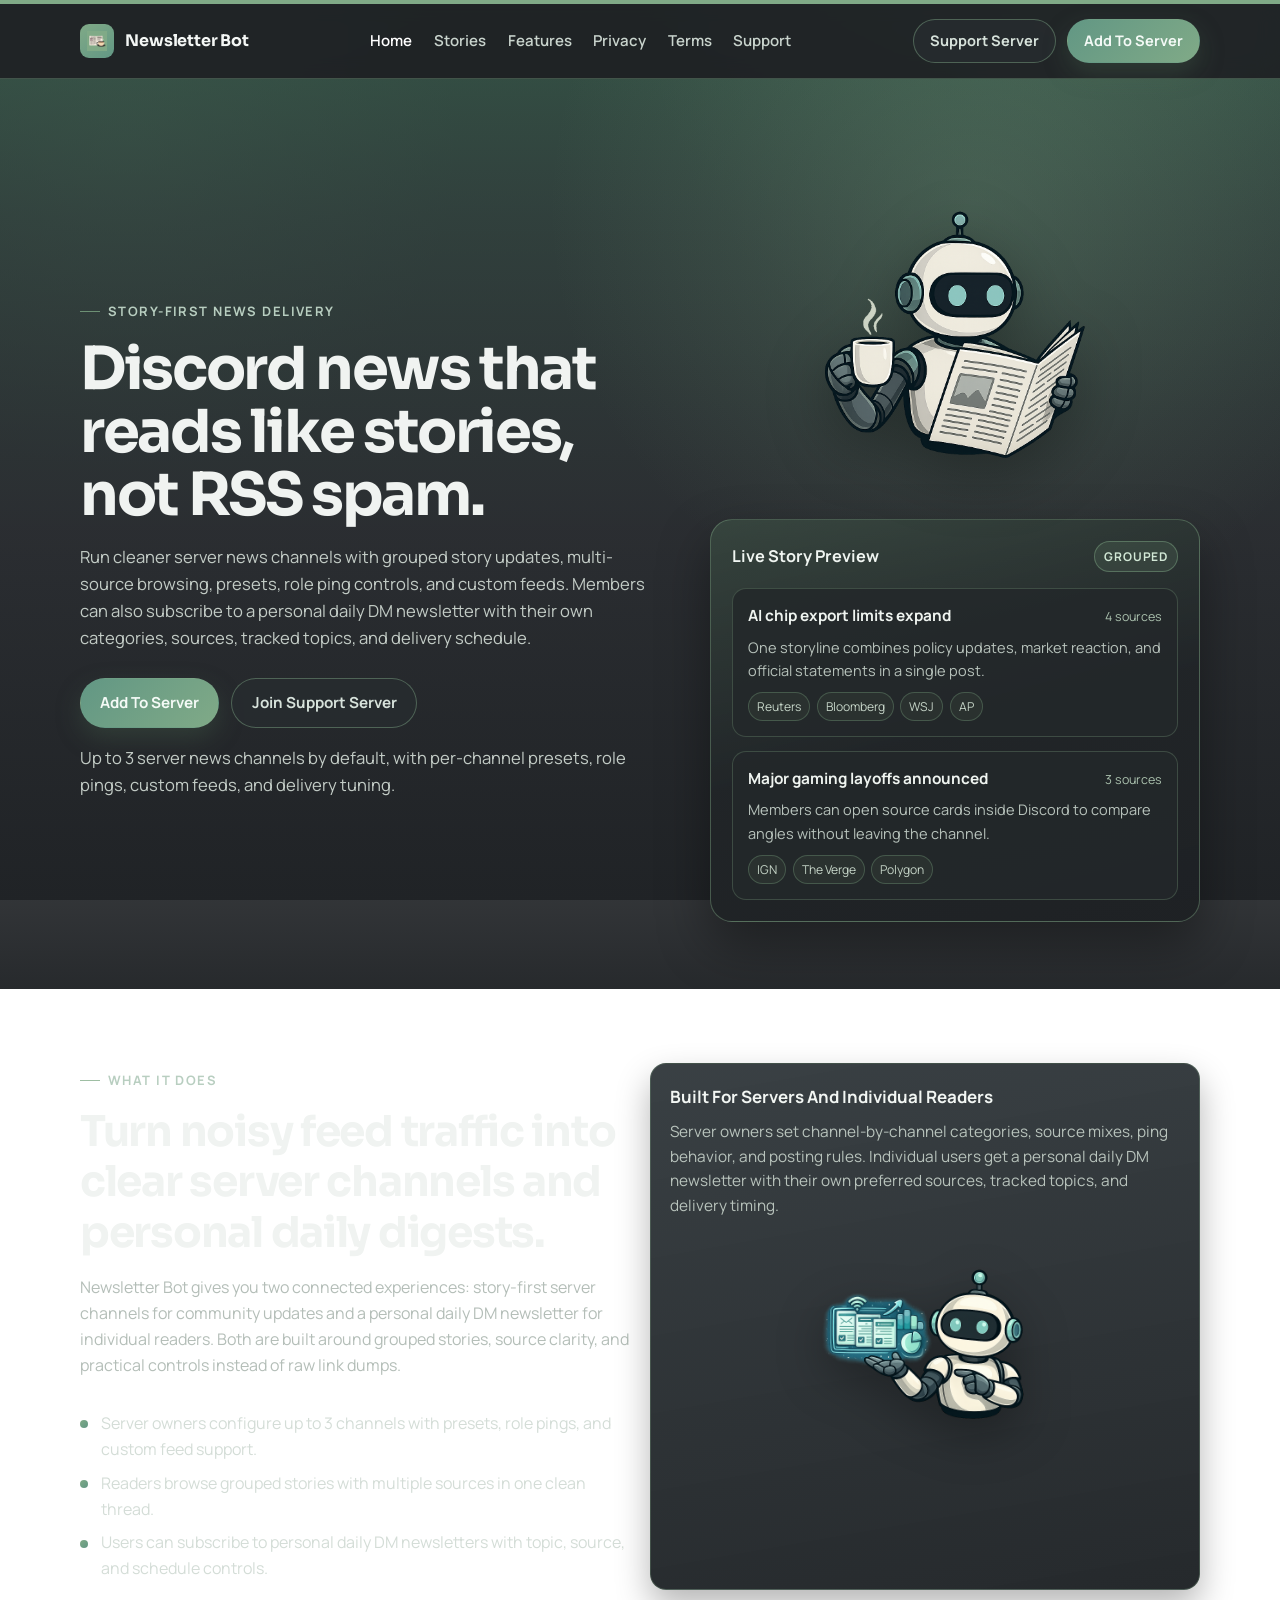
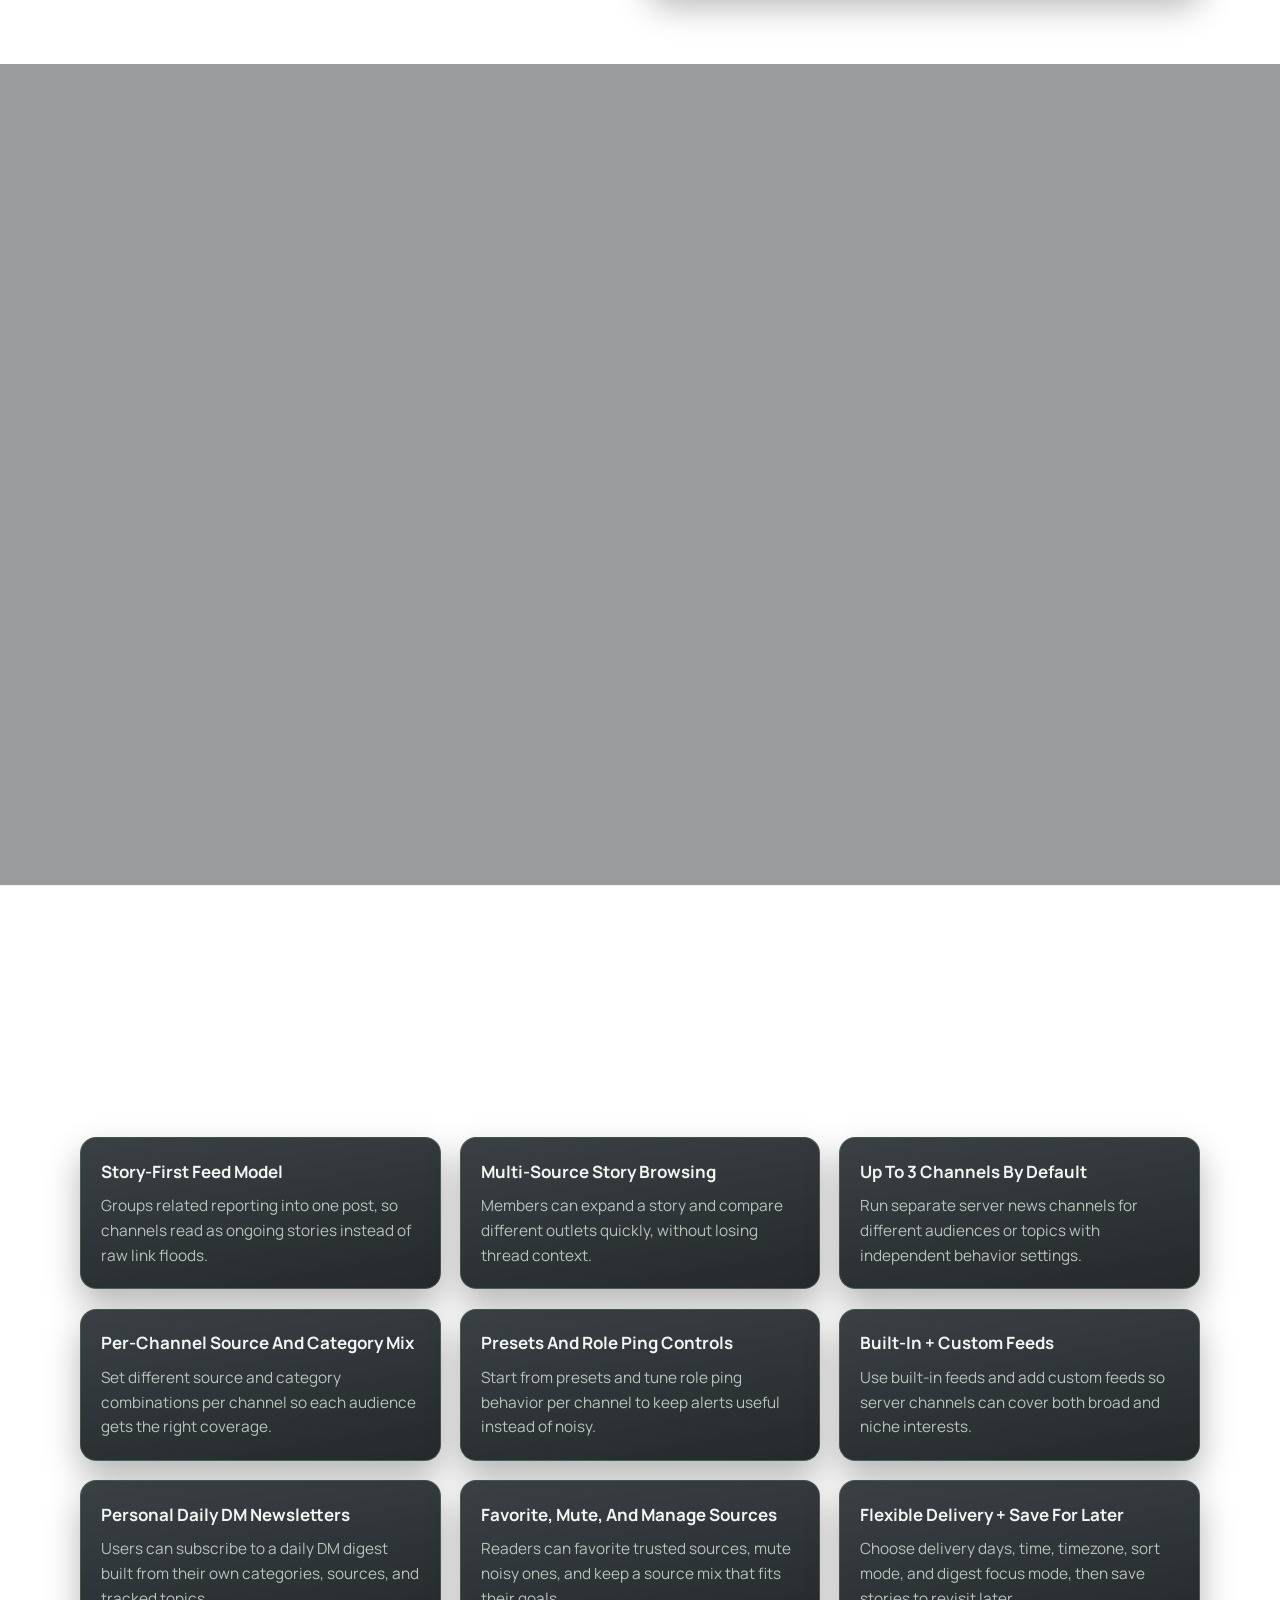
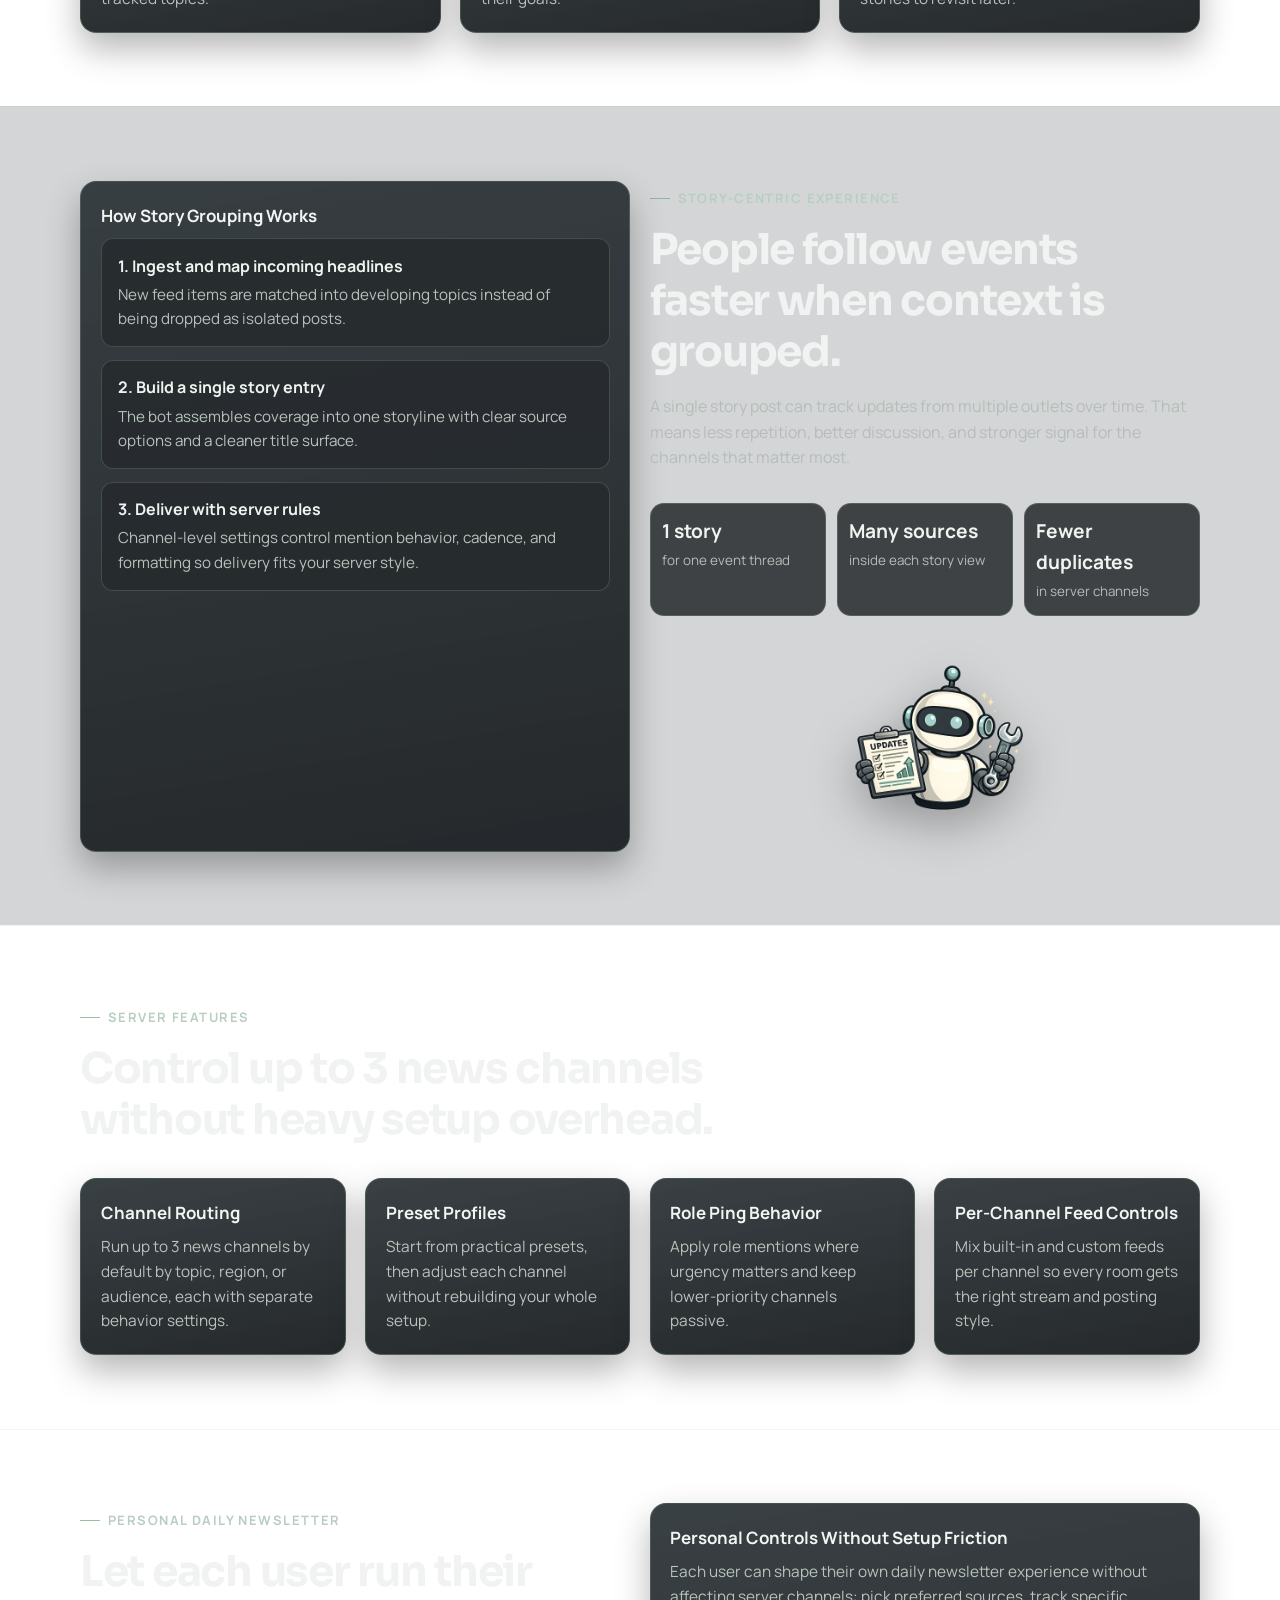
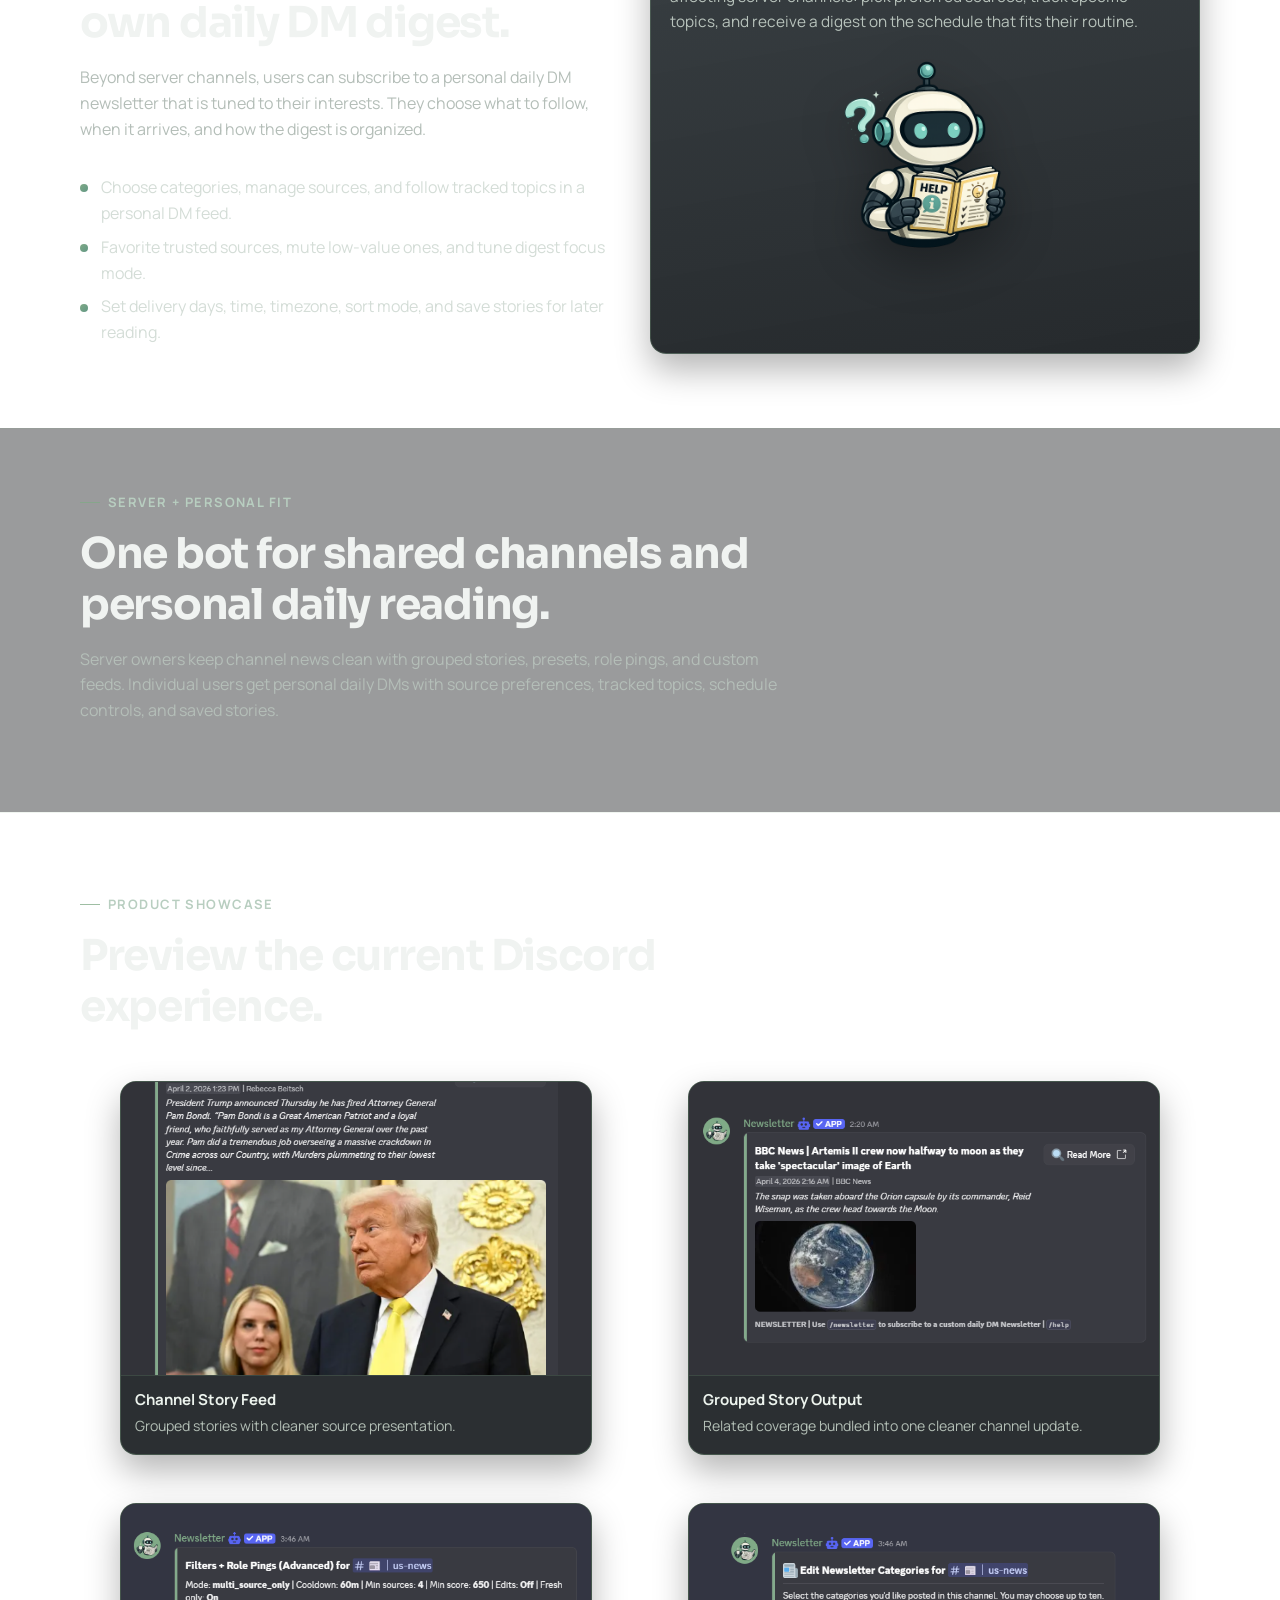
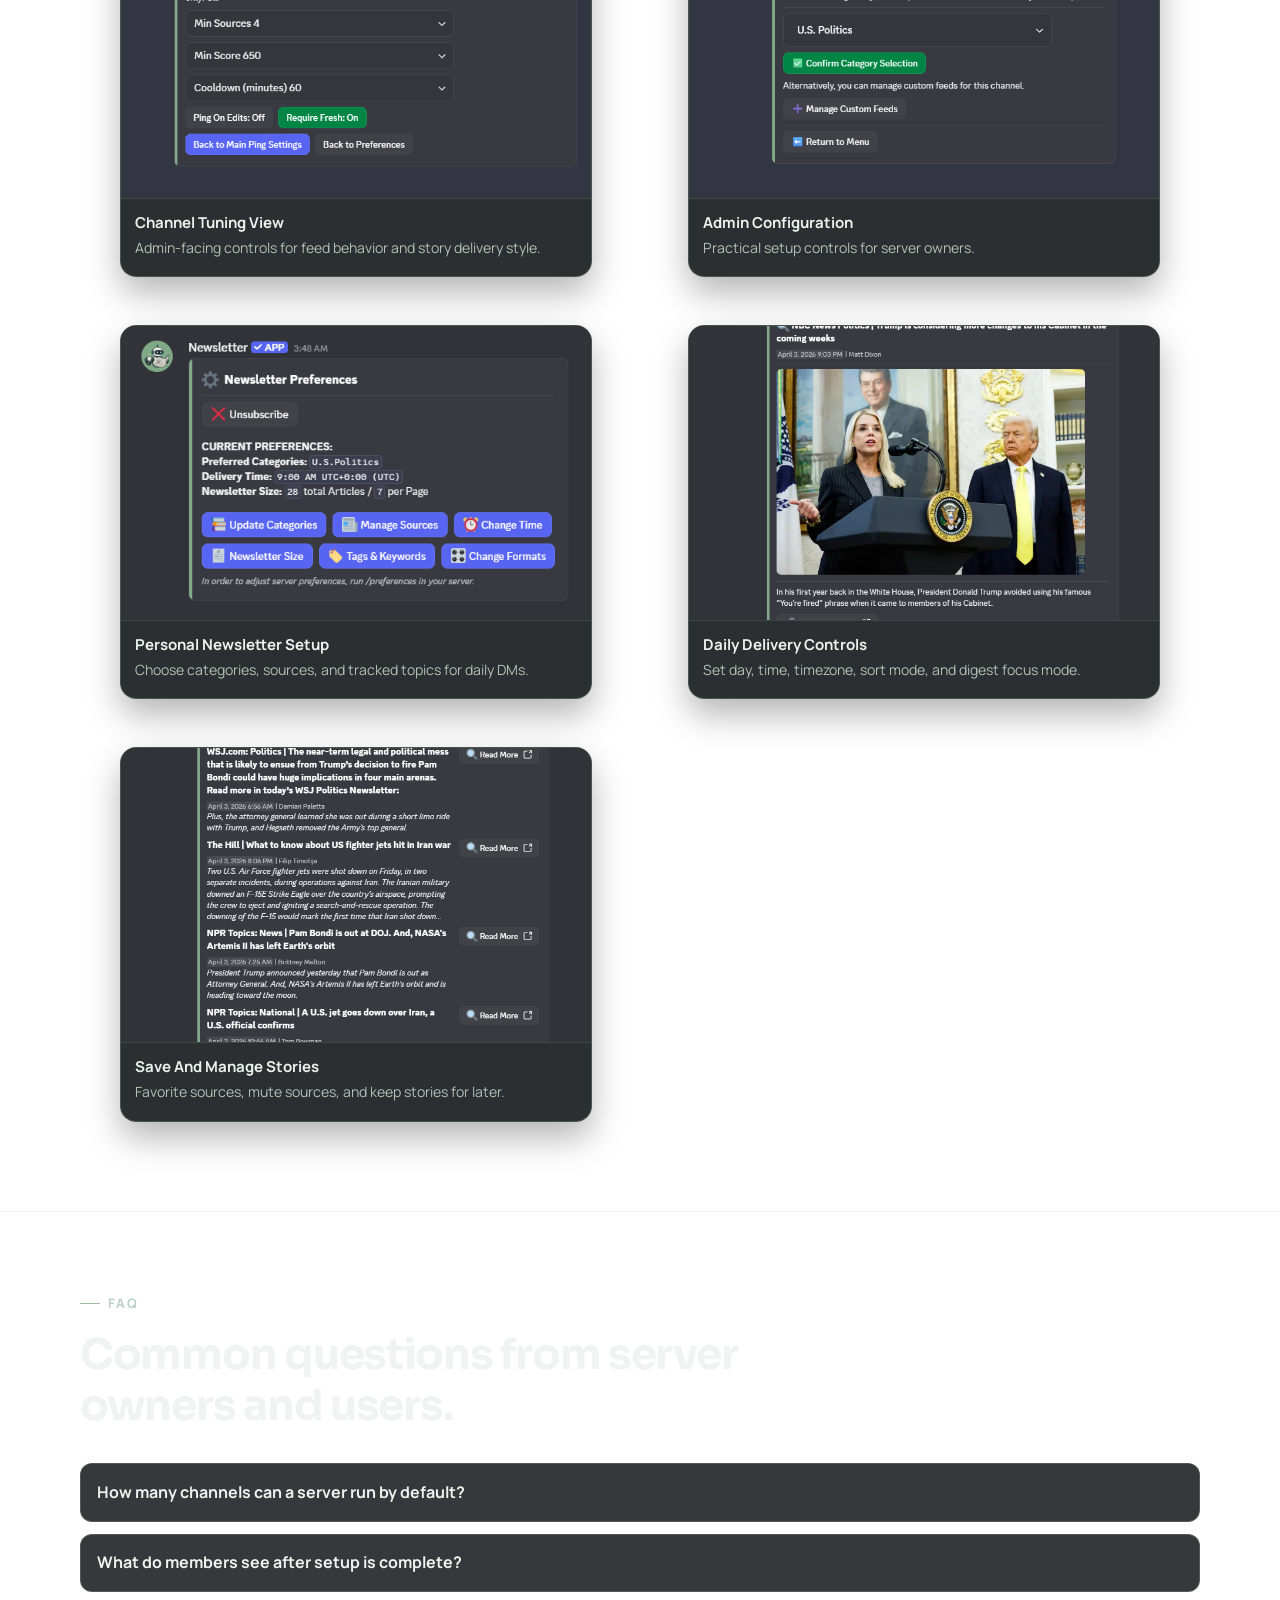
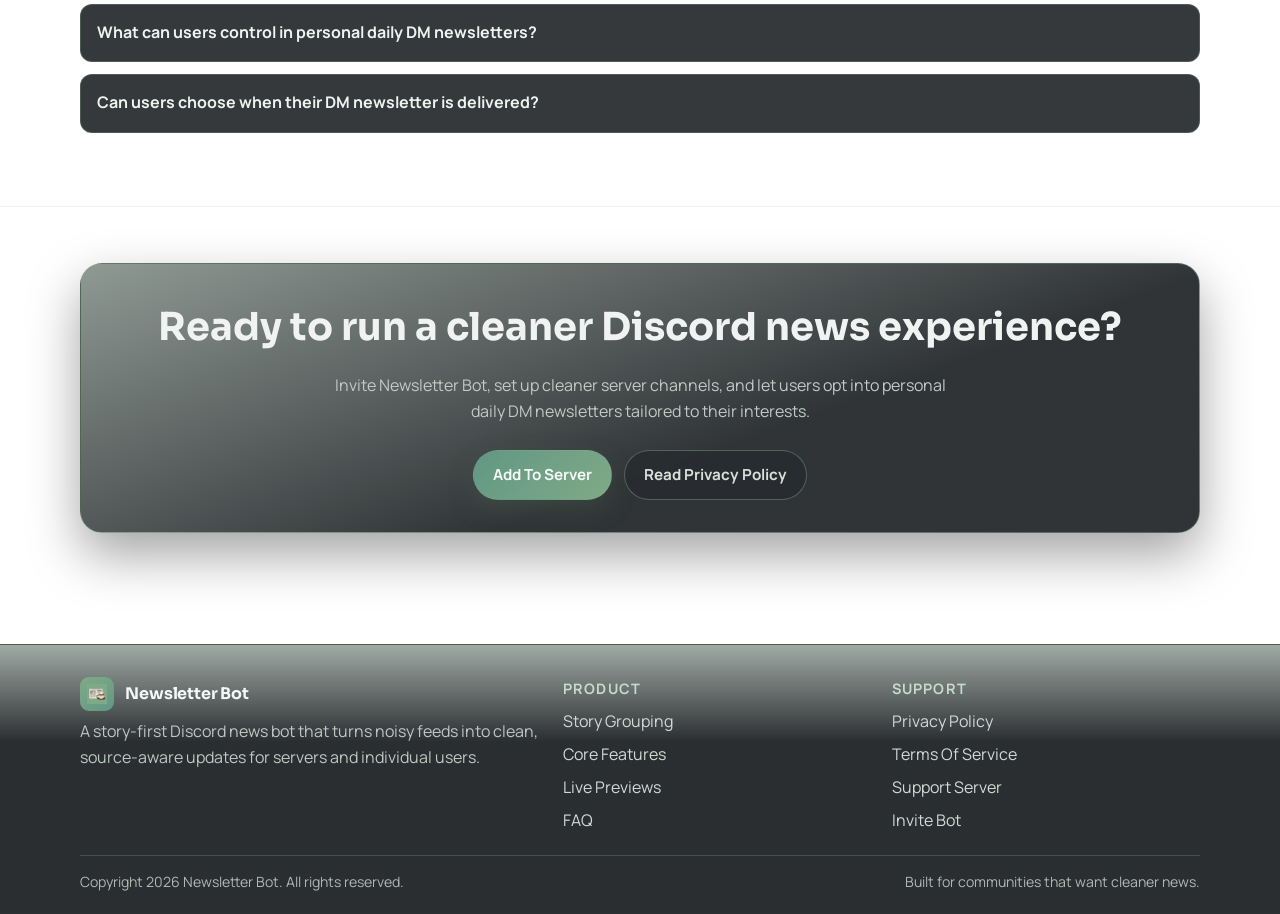
==== commit 52c357c4: "Refresh homepage copy for server channels and personal DM newsletters" ====
--- a/index.html
+++ b/index.html
@@ -3,10 +3,10 @@
 <head>
   <meta charset="UTF-8" />
   <meta name="viewport" content="width=device-width, initial-scale=1.0" />
-  <title>Newsletter Bot | Story-First News For Discord</title>
-  <meta name="description" content="Newsletter Bot delivers grouped, source-aware news stories to Discord servers with channel controls, presets, role pings, and custom feed support." />
-  <meta property="og:title" content="Newsletter Bot | Story-First News For Discord" />
-  <meta property="og:description" content="Modern Discord news delivery with grouped stories, cleaner channels, and smart server customization." />
+  <title>Newsletter Bot | Story-First Discord News + Personal Daily DMs</title>
+  <meta name="description" content="Newsletter Bot delivers story-grouped news to Discord servers and personal daily DM newsletters with source, topic, and delivery controls." />
+  <meta property="og:title" content="Newsletter Bot | Story-First Discord News + Personal Daily DMs" />
+  <meta property="og:description" content="Cleaner server news channels with grouped stories, plus personal daily DM newsletters tailored by sources, topics, and schedule." />
   <meta property="og:url" content="https://newsletterbot.github.io/newslettersite/" />
   <meta property="og:type" content="website" />
   <link rel="canonical" href="https://newsletterbot.github.io/newslettersite/" />
@@ -31,16 +31,16 @@
       <div class="container hero-grid">
         <div data-reveal>
           <span class="eyebrow">Story-First News Delivery</span>
-          <h1>Discord news feeds that read like stories, not spam.</h1>
+          <h1>Discord news that reads like stories, not RSS spam.</h1>
           <p>
-            Newsletter Bot groups related coverage into one clean story thread, then lets your community browse sources, tune channel behavior,
-            and keep up without drowning in duplicate headlines.
+            Run cleaner server news channels with grouped story updates, multi-source browsing, presets, role ping controls, and custom feeds.
+            Members can also subscribe to a personal daily DM newsletter with their own categories, sources, tracked topics, and delivery schedule.
           </p>
           <div class="hero-actions">
             <a class="btn btn-primary" href="https://discord.com/oauth2/authorize?client_id=1058234280838447205" target="_blank" rel="noopener noreferrer">Add To Server</a>
             <a class="btn btn-secondary" href="https://discord.gg/8GmjZnU2N9" target="_blank" rel="noopener noreferrer">Join Support Server</a>
           </div>
-          <p class="hero-notes">Up to 3 server news channels by default, with per-channel presets, role pings, feed selection, and delivery tuning.</p>
+          <p class="hero-notes">Up to 3 server news channels by default, with per-channel presets, role pings, custom feeds, and delivery tuning.</p>
         </div>
 
         <div class="hero-visual" data-reveal>
@@ -87,24 +87,24 @@
         <div data-reveal>
           <div class="section-head">
             <span class="eyebrow">What It Does</span>
-            <h2 class="section-title">Turn noisy feed traffic into clear, organized updates.</h2>
+            <h2 class="section-title">Turn noisy feed traffic into clear server channels and personal daily digests.</h2>
             <p class="section-text">
-              Newsletter Bot is built for Discord-first communities. It ingests selected category feeds and custom RSS feeds, groups related coverage into story clusters,
-              and posts in a cleaner format that is easier to skim, follow, and discuss.
+              Newsletter Bot gives you two connected experiences: story-first server channels for community updates and a personal daily DM newsletter for individual readers.
+              Both are built around grouped stories, source clarity, and practical controls instead of raw link dumps.
             </p>
           </div>
           <ul class="list-clean">
-            <li>Story groups replace duplicate article spam.</li>
-            <li>Source-aware browsing shows who is reporting each angle.</li>
-            <li>Per-channel controls keep server news focused and readable.</li>
+            <li>Server owners configure up to 3 channels with presets, role pings, and custom feed support.</li>
+            <li>Readers browse grouped stories with multiple sources in one clean thread.</li>
+            <li>Users can subscribe to personal daily DM newsletters with topic, source, and schedule controls.</li>
           </ul>
         </div>
 
         <article class="card" data-reveal>
-          <h3 class="card-title">Built For Real Community Use</h3>
+          <h3 class="card-title">Built For Servers And Individual Readers</h3>
           <p>
-            Server owners can set up channel-by-channel categories, source mixes, ping behavior, and posting strictness.
-            Readers get grouped stories that are easier to follow in active channels.
+            Server owners set channel-by-channel categories, source mixes, ping behavior, and posting rules.
+            Individual users get a personal daily DM newsletter with their own preferred sources, tracked topics, and delivery timing.
           </p>
           <img class="section-robot mt-1" src="assets/robot_features.png" alt="Feature-focused Newsletter Bot robot illustration" />
         </article>
@@ -145,6 +145,11 @@
             <div class="comparison-cell comparison-muted">Usually none</div>
             <div class="comparison-cell comparison-good">Grouped stories with multi-source browsing and less repeat spam</div>
           </div>
+          <div class="comparison-row">
+            <div class="comparison-cell comparison-title">Personal Daily DM</div>
+            <div class="comparison-cell comparison-muted">Not included</div>
+            <div class="comparison-cell comparison-good">Optional personal daily newsletter with source, topic, and schedule controls</div>
+          </div>
         </div>
       </div>
     </section>
@@ -171,27 +176,27 @@
           </article>
           <article class="card" data-reveal>
             <h3 class="card-title">Per-Channel Source And Category Mix</h3>
-            <p>Set different category and source combinations in each channel so every audience gets the right feed.</p>
-          </article>
-          <article class="card" data-reveal>
-            <h3 class="card-title">Channel Strictness Tuning</h3>
-            <p>Adjust how selective each channel feels so high-volume rooms stay focused while broader rooms stay active.</p>
-          </article>
-          <article class="card" data-reveal>
-            <h3 class="card-title">Role Ping Controls</h3>
-            <p>Enable optional role pings per channel with configurable behavior designed to reduce unnecessary ping noise.</p>
-          </article>
-          <article class="card" data-reveal>
-            <h3 class="card-title">Channel Presets</h3>
-            <p>Start from sensible preset configurations, then customize details without rebuilding your setup from scratch.</p>
-          </article>
-          <article class="card" data-reveal>
-            <h3 class="card-title">Built-In And Custom RSS Feeds</h3>
-            <p>Combine built-in category feeds with custom RSS feeds so channels can cover both broad and niche topics.</p>
-          </article>
-          <article class="card" data-reveal>
-            <h3 class="card-title">Cleaner Structured Delivery</h3>
-            <p>Stories are presented in a more coherent format so members can scan updates quickly and discuss one topic at a time.</p>
+            <p>Set different source and category combinations per channel so each audience gets the right coverage.</p>
+          </article>
+          <article class="card" data-reveal>
+            <h3 class="card-title">Presets And Role Ping Controls</h3>
+            <p>Start from presets and tune role ping behavior per channel to keep alerts useful instead of noisy.</p>
+          </article>
+          <article class="card" data-reveal>
+            <h3 class="card-title">Built-In + Custom Feeds</h3>
+            <p>Use built-in feeds and add custom feeds so server channels can cover both broad and niche interests.</p>
+          </article>
+          <article class="card" data-reveal>
+            <h3 class="card-title">Personal Daily DM Newsletters</h3>
+            <p>Users can subscribe to a daily DM digest built from their own categories, sources, and tracked topics.</p>
+          </article>
+          <article class="card" data-reveal>
+            <h3 class="card-title">Favorite, Mute, And Manage Sources</h3>
+            <p>Readers can favorite trusted sources, mute noisy ones, and keep a source mix that fits their goals.</p>
+          </article>
+          <article class="card" data-reveal>
+            <h3 class="card-title">Flexible Delivery + Save For Later</h3>
+            <p>Choose delivery days, time, timezone, sort mode, and digest focus mode, then save stories to revisit later.</p>
           </article>
         </div>
       </div>
@@ -249,25 +254,25 @@
       <div class="container">
         <div class="section-head" data-reveal>
           <span class="eyebrow">Server Features</span>
-          <h2 class="section-title">Control channel behavior without heavy admin overhead.</h2>
+          <h2 class="section-title">Control up to 3 news channels without heavy setup overhead.</h2>
         </div>
 
         <div class="grid-4">
           <article class="card" data-reveal>
             <h3 class="card-title">Channel Routing</h3>
-            <p>Run separate news channels by topic, region, or audience with unique settings per channel.</p>
+            <p>Run up to 3 news channels by default by topic, region, or audience, each with separate behavior settings.</p>
           </article>
           <article class="card" data-reveal>
             <h3 class="card-title">Preset Profiles</h3>
-            <p>Start from curated presets for faster onboarding and cleaner defaults for moderators.</p>
+            <p>Start from practical presets, then adjust each channel without rebuilding your whole setup.</p>
           </article>
           <article class="card" data-reveal>
             <h3 class="card-title">Role Ping Behavior</h3>
-            <p>Apply role mentions where urgency matters, and keep other categories passive.</p>
-          </article>
-          <article class="card" data-reveal>
-            <h3 class="card-title">Tuning Controls</h3>
-            <p>Adjust posting style, cadence, and story display so each channel matches community expectations.</p>
+            <p>Apply role mentions where urgency matters and keep lower-priority channels passive.</p>
+          </article>
+          <article class="card" data-reveal>
+            <h3 class="card-title">Per-Channel Feed Controls</h3>
+            <p>Mix built-in and custom feeds per channel so every room gets the right stream and posting style.</p>
           </article>
         </div>
       </div>
@@ -277,25 +282,25 @@
       <div class="container split-panel">
         <div data-reveal>
           <div class="section-head">
-            <span class="eyebrow">Reader Value</span>
-            <h2 class="section-title">Members get cleaner updates without changing anything.</h2>
+            <span class="eyebrow">Personal Daily Newsletter</span>
+            <h2 class="section-title">Let each user run their own daily DM digest.</h2>
             <p class="section-text">
-              Once channels are configured by server owners, members get story-grouped coverage with fewer near-duplicate posts
-              and clearer source context inside Discord.
+              Beyond server channels, users can subscribe to a personal daily DM newsletter that is tuned to their interests.
+              They choose what to follow, when it arrives, and how the digest is organized.
             </p>
           </div>
           <ul class="list-clean">
-            <li>Related coverage appears under one story instead of repeated headline bursts.</li>
-            <li>Readers can browse alternate source coverage for the same event.</li>
-            <li>Cleaner channel structure makes discussion threads easier to follow.</li>
+            <li>Choose categories, manage sources, and follow tracked topics in a personal DM feed.</li>
+            <li>Favorite trusted sources, mute low-value ones, and tune digest focus mode.</li>
+            <li>Set delivery days, time, timezone, sort mode, and save stories for later reading.</li>
           </ul>
         </div>
 
         <article class="card" data-reveal>
-          <h3 class="card-title">Built For Busy Discord Channels</h3>
+          <h3 class="card-title">Personal Controls Without Setup Friction</h3>
           <p>
-            Server owners control setup and delivery behavior, while members benefit from organized story posts that stay readable
-            even in high-traffic communities.
+            Each user can shape their own daily newsletter experience without affecting server channels:
+            pick preferred sources, track specific topics, and receive a digest on the schedule that fits their routine.
           </p>
           <img class="section-robot mt-1" src="assets/robot_help.png" alt="Newsletter Bot helper illustration" />
         </article>
@@ -305,11 +310,11 @@
     <section class="section section-band-dark section-tight" id="quality">
       <div class="container">
         <div class="section-head" data-reveal>
-          <span class="eyebrow">Behind The Scenes</span>
-          <h2 class="section-title">Sources are maintained for cleaner daily delivery.</h2>
+          <span class="eyebrow">Server + Personal Fit</span>
+          <h2 class="section-title">One bot for shared channels and personal daily reading.</h2>
           <p class="section-text">
-            Feed and source organization is actively maintained behind the scenes so server channels stay readable,
-            source names stay consistent, and grouped stories remain clear over time.
+            Server owners keep channel news clean with grouped stories, presets, role pings, and custom feeds.
+            Individual users get personal daily DMs with source preferences, tracked topics, schedule controls, and saved stories.
           </p>
         </div>
       </div>
@@ -354,22 +359,22 @@
           <figure class="gallery-item" data-reveal>
             <img src="assets/ex4-newsletterpanel1.png" alt="Newsletter panel showing feed and channel setup options" loading="lazy" />
             <figcaption class="gallery-caption">
-              <strong>Newsletter Panel: Feed Setup</strong>
-              <span>Configure newsletter behavior with focused channel options.</span>
+              <strong>Personal Newsletter Setup</strong>
+              <span>Choose categories, sources, and tracked topics for daily DMs.</span>
             </figcaption>
           </figure>
           <figure class="gallery-item" data-reveal>
             <img src="assets/ex5-newsletterpanel2.png" alt="Newsletter panel showing refined output and delivery controls" loading="lazy" />
             <figcaption class="gallery-caption">
-              <strong>Newsletter Panel: Delivery Controls</strong>
-              <span>Fine-tune how stories are posted and surfaced to members.</span>
+              <strong>Daily Delivery Controls</strong>
+              <span>Set day, time, timezone, sort mode, and digest focus mode.</span>
             </figcaption>
           </figure>
           <figure class="gallery-item" data-reveal>
             <img src="assets/ex6-newsletterpanel6.png" alt="Advanced newsletter panel options for story presentation" loading="lazy" />
             <figcaption class="gallery-caption">
-              <strong>Newsletter Panel: Advanced Options</strong>
-              <span>Additional controls for story formatting and reader experience.</span>
+              <strong>Save And Manage Stories</strong>
+              <span>Favorite sources, mute sources, and keep stories for later.</span>
             </figcaption>
           </figure>
         </div>
@@ -390,15 +395,15 @@
           </details>
           <details class="faq-item" data-reveal>
             <summary>What do members see after setup is complete?</summary>
-            <p>Members receive cleaner grouped stories directly in their server channels while admins keep control of setup and channel behavior.</p>
+            <p>Members see grouped story updates in server channels, and they can optionally subscribe to their own personal daily DM newsletter.</p>
           </details>
           <details class="faq-item" data-reveal>
-            <summary>Does the bot post every single article from every feed?</summary>
-            <p>No. The bot is built around story grouping and cleaner organization so channels stay readable and focused on major developments.</p>
+            <summary>What can users control in personal daily DM newsletters?</summary>
+            <p>Users can choose categories, manage sources, follow tracked topics, favorite or mute sources, and save stories for later.</p>
           </details>
           <details class="faq-item" data-reveal>
-            <summary>Can server owners manage source naming and quality?</summary>
-            <p>Sources are curated and organized behind the scenes to keep channel delivery clear and consistent over time.</p>
+            <summary>Can users choose when their DM newsletter is delivered?</summary>
+            <p>Yes. Users can pick delivery days, time, timezone, sort mode, and digest focus mode for their personal daily digest.</p>
           </details>
         </div>
       </div>
@@ -409,7 +414,7 @@
         <div class="cta-shell">
           <h2>Ready to run a cleaner Discord news experience?</h2>
           <p>
-            Invite Newsletter Bot, choose your channel setup, and start delivering grouped stories your community can actually follow.
+            Invite Newsletter Bot, set up cleaner server channels, and let users opt into personal daily DM newsletters tailored to their interests.
           </p>
           <div class="hero-actions actions-center">
             <a class="btn btn-primary" href="https://discord.com/oauth2/authorize?client_id=1058234280838447205" target="_blank" rel="noopener noreferrer">Add To Server</a>
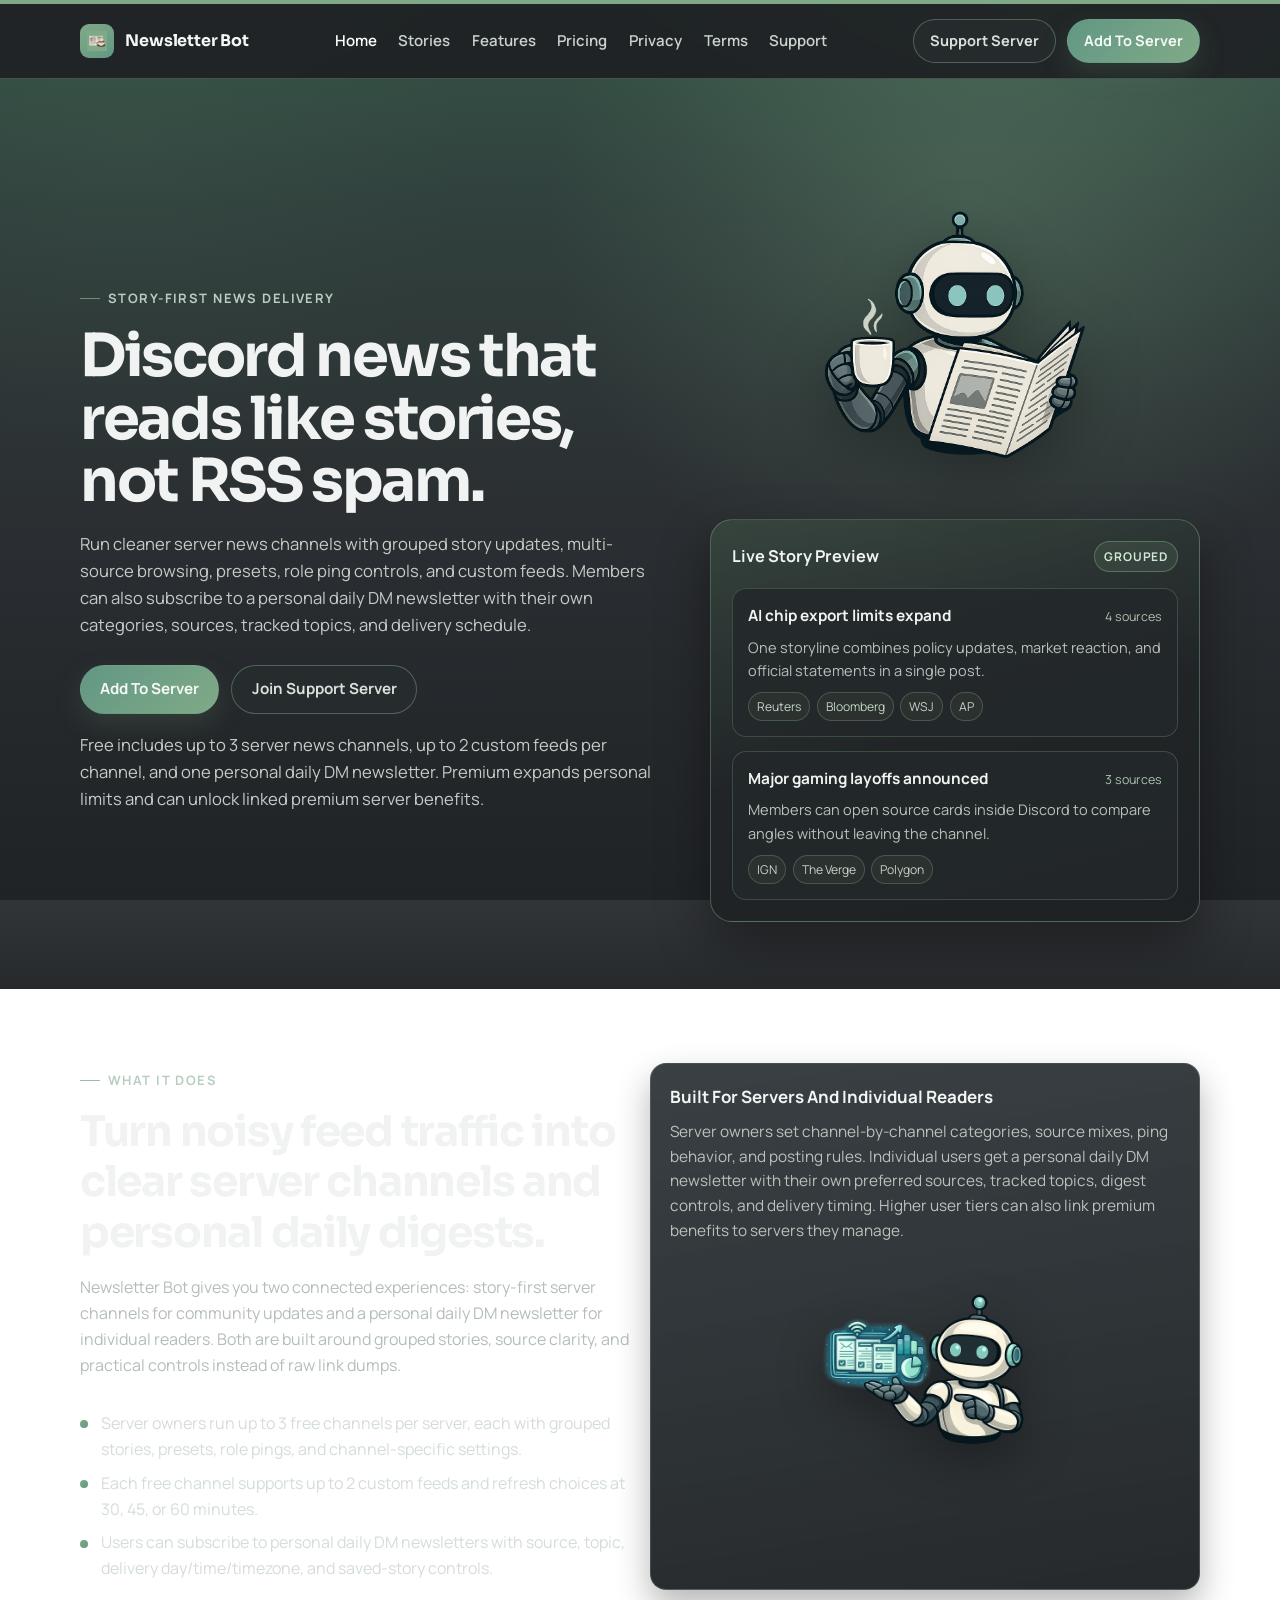
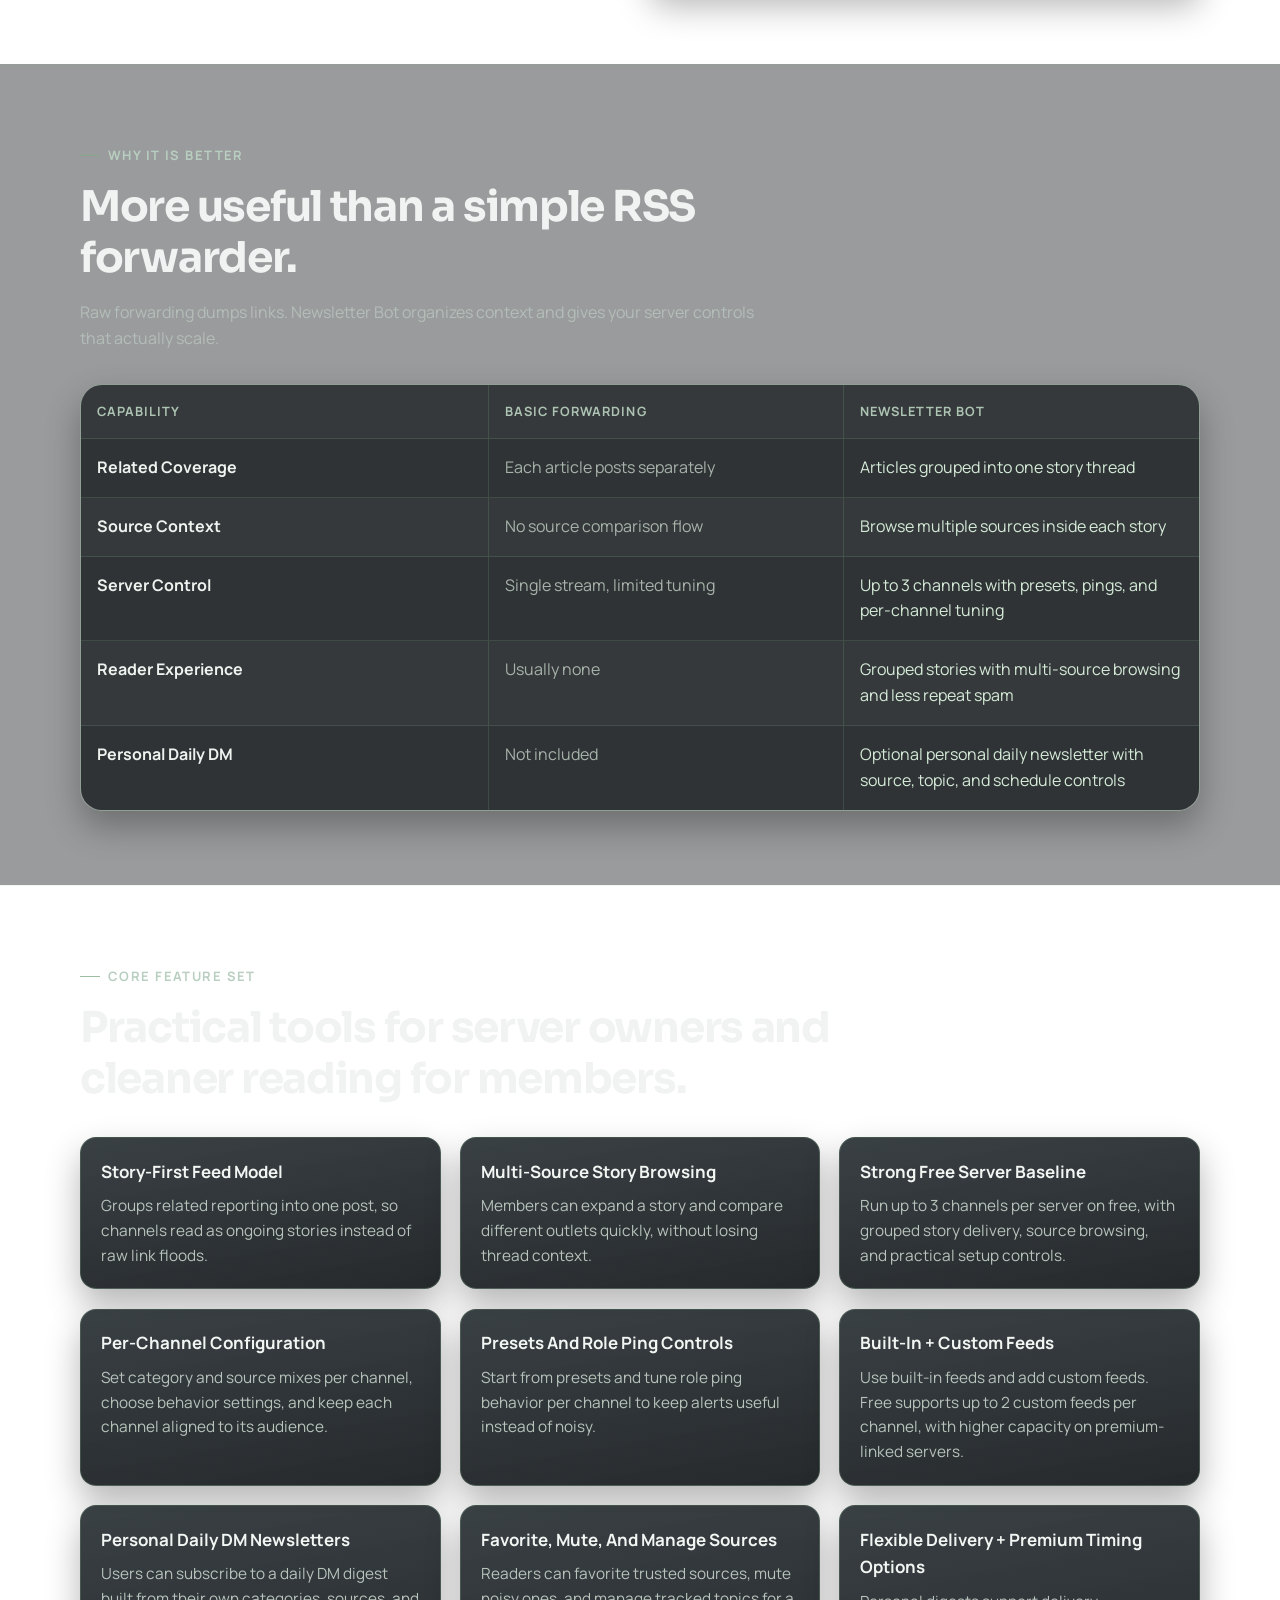
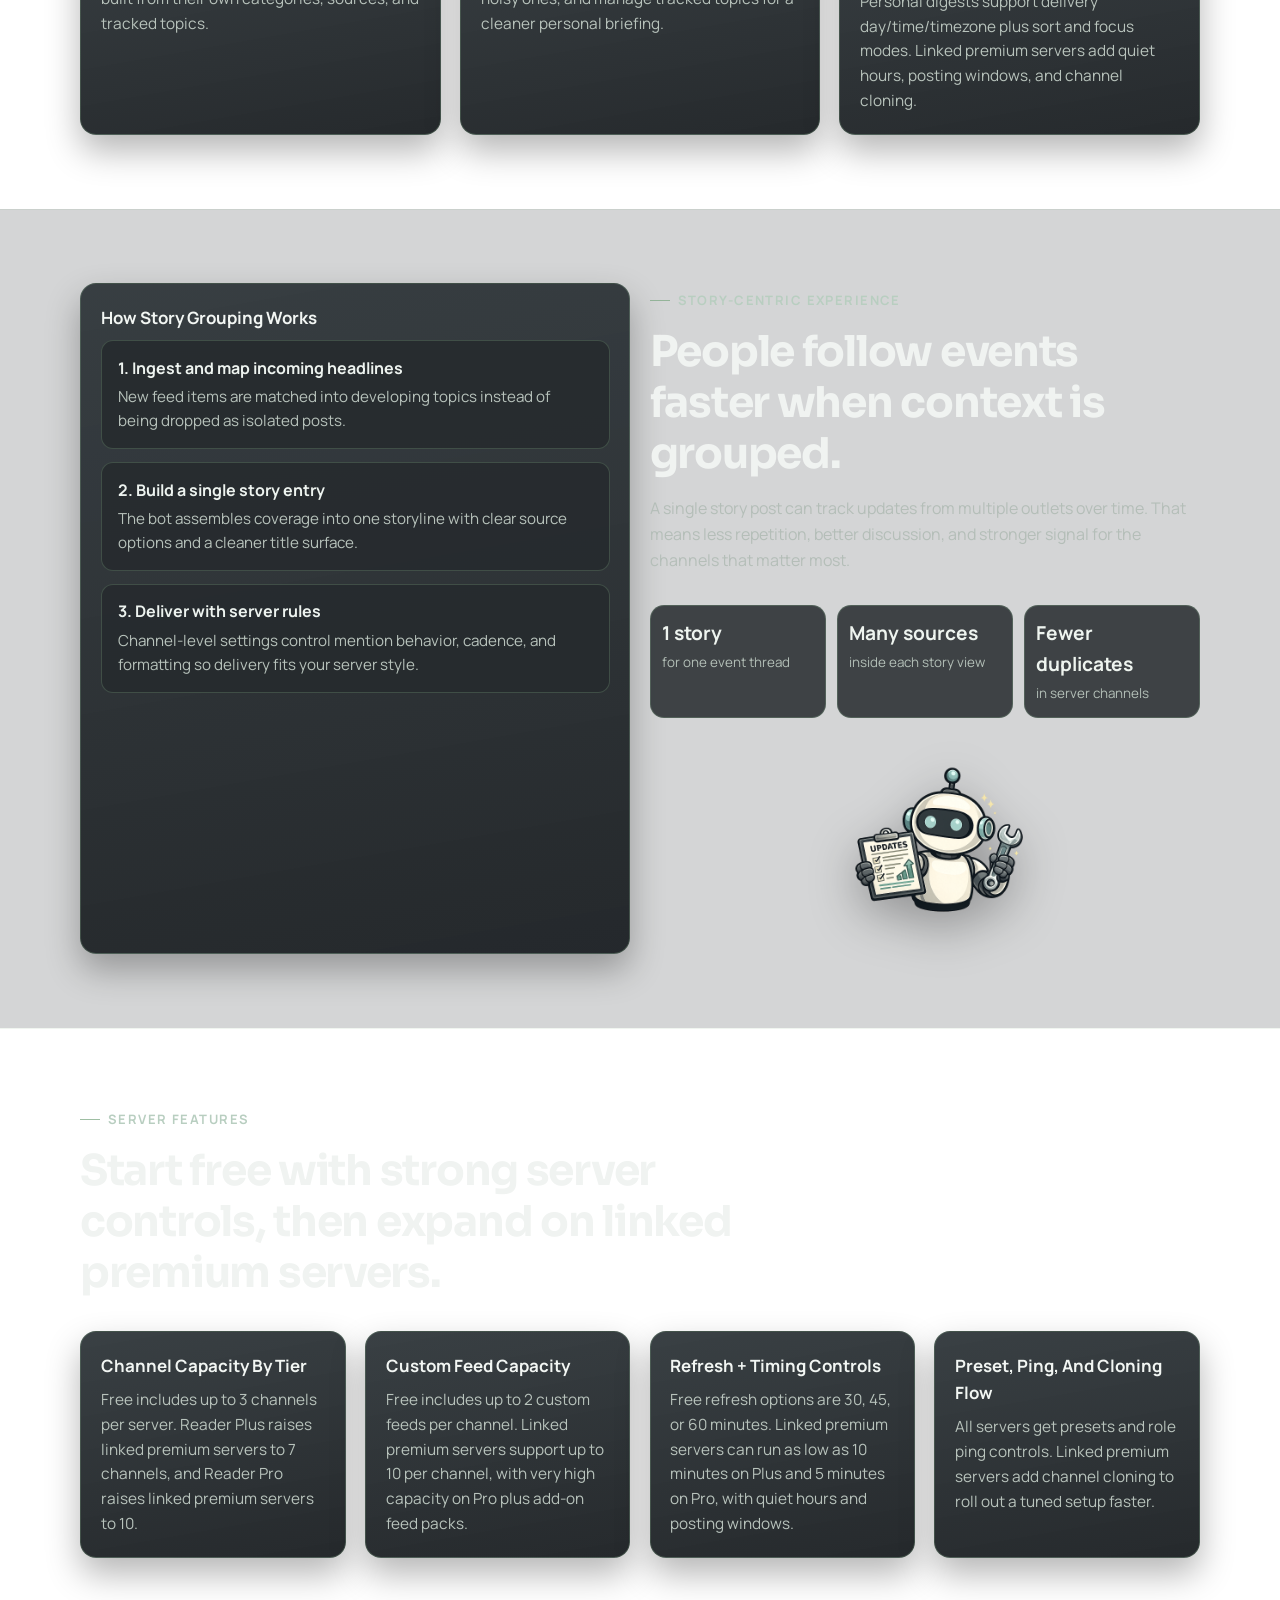
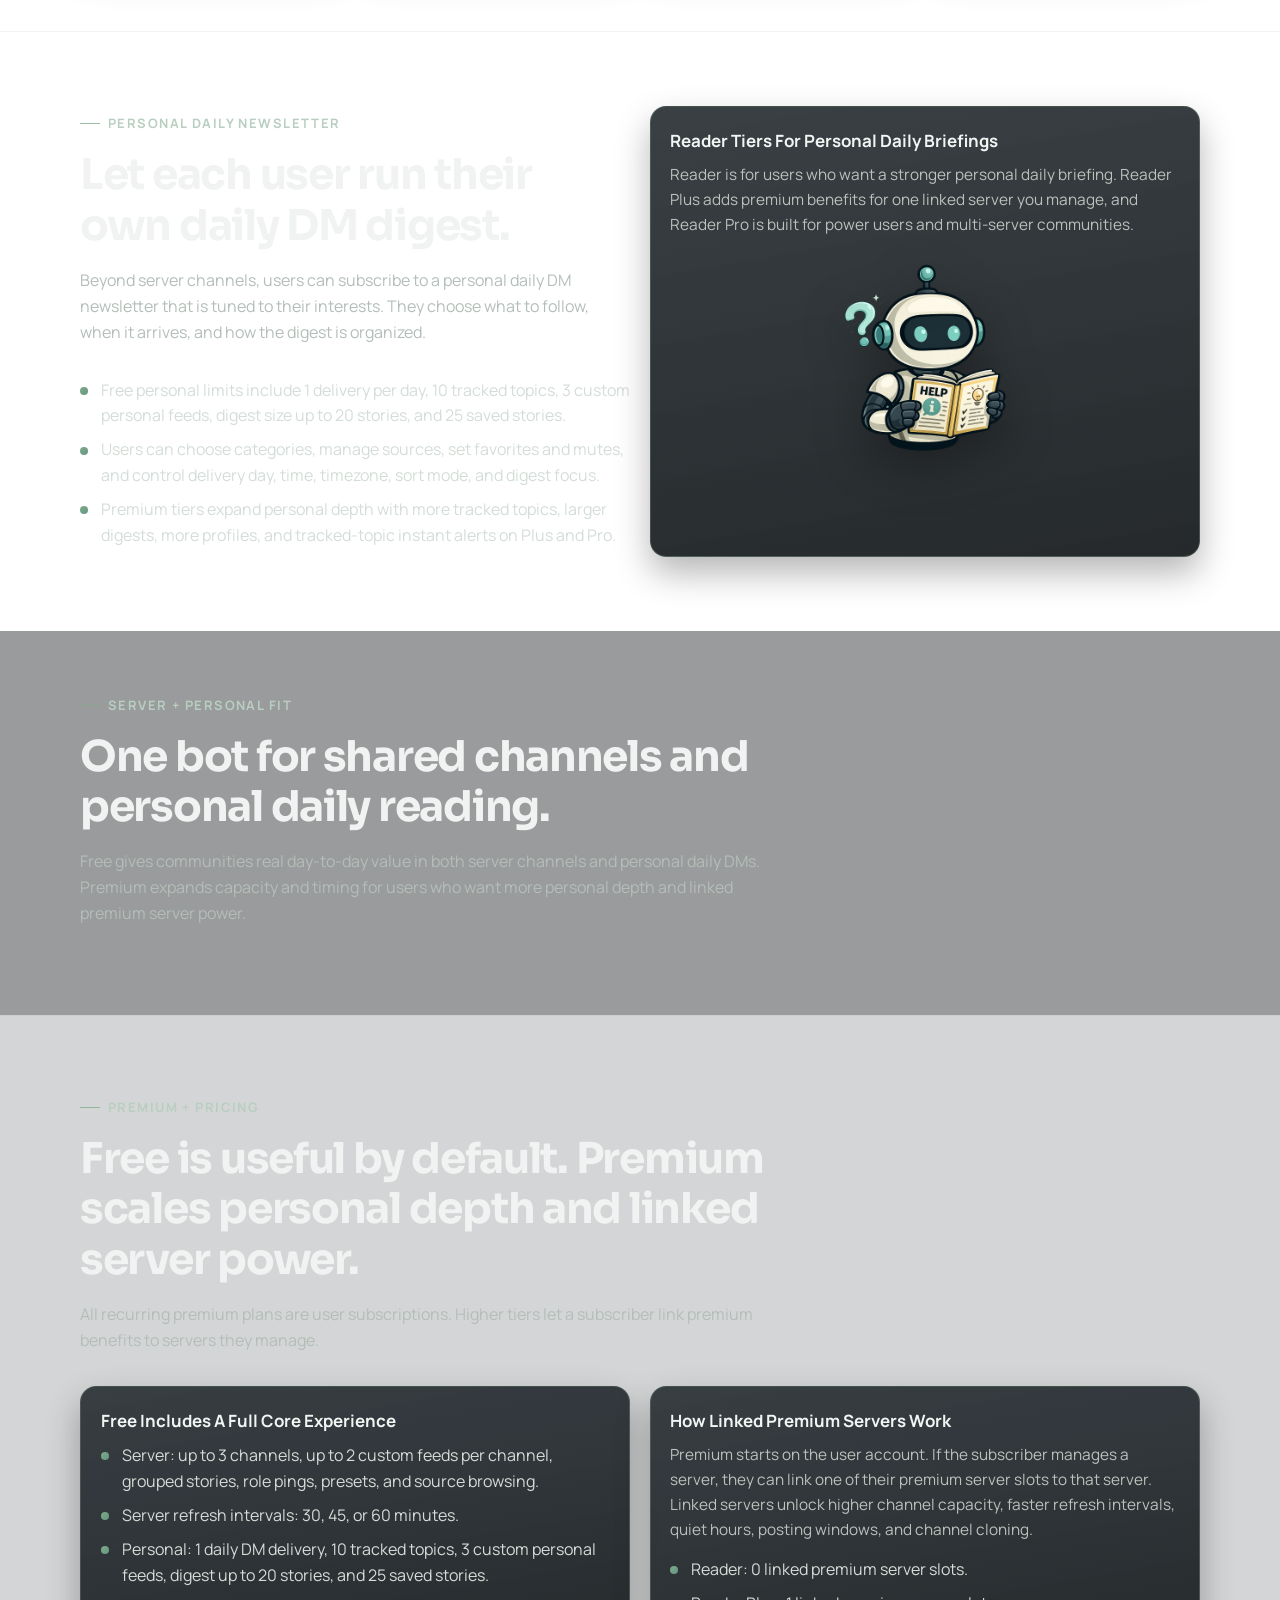
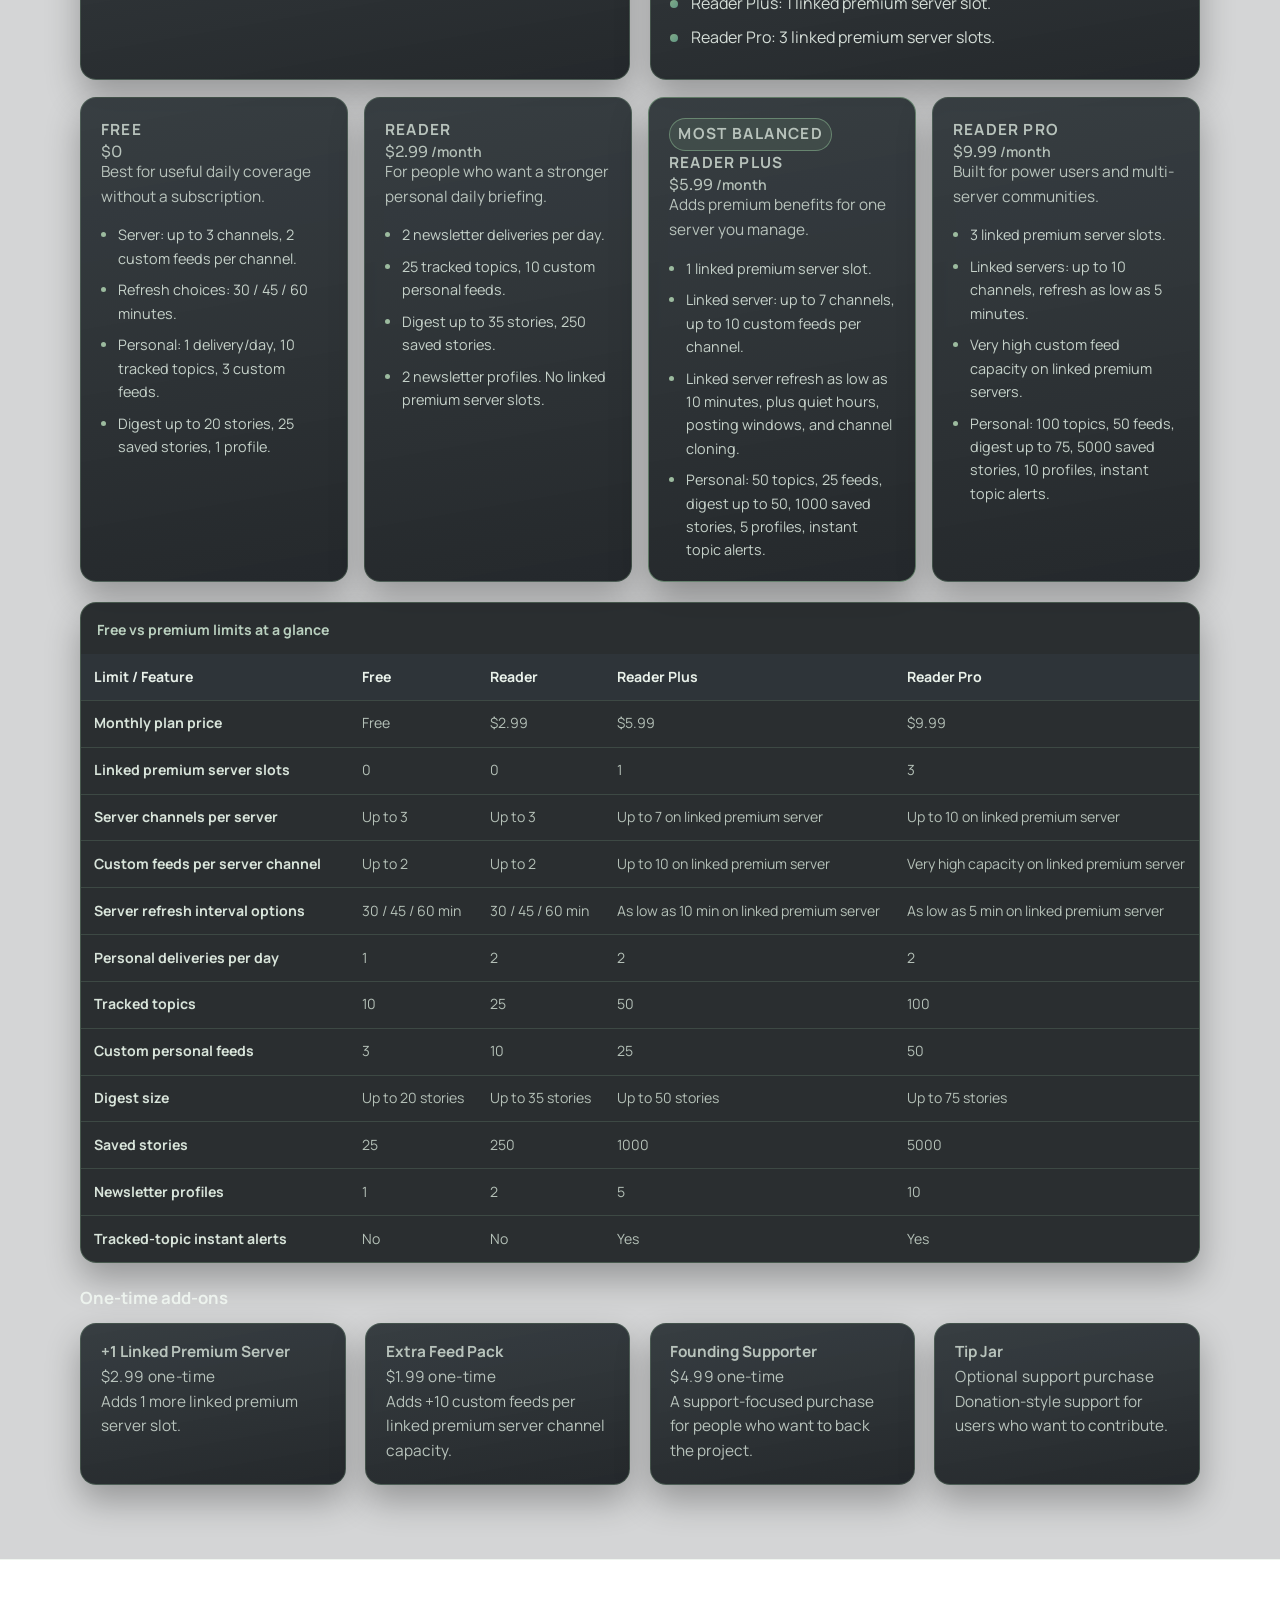
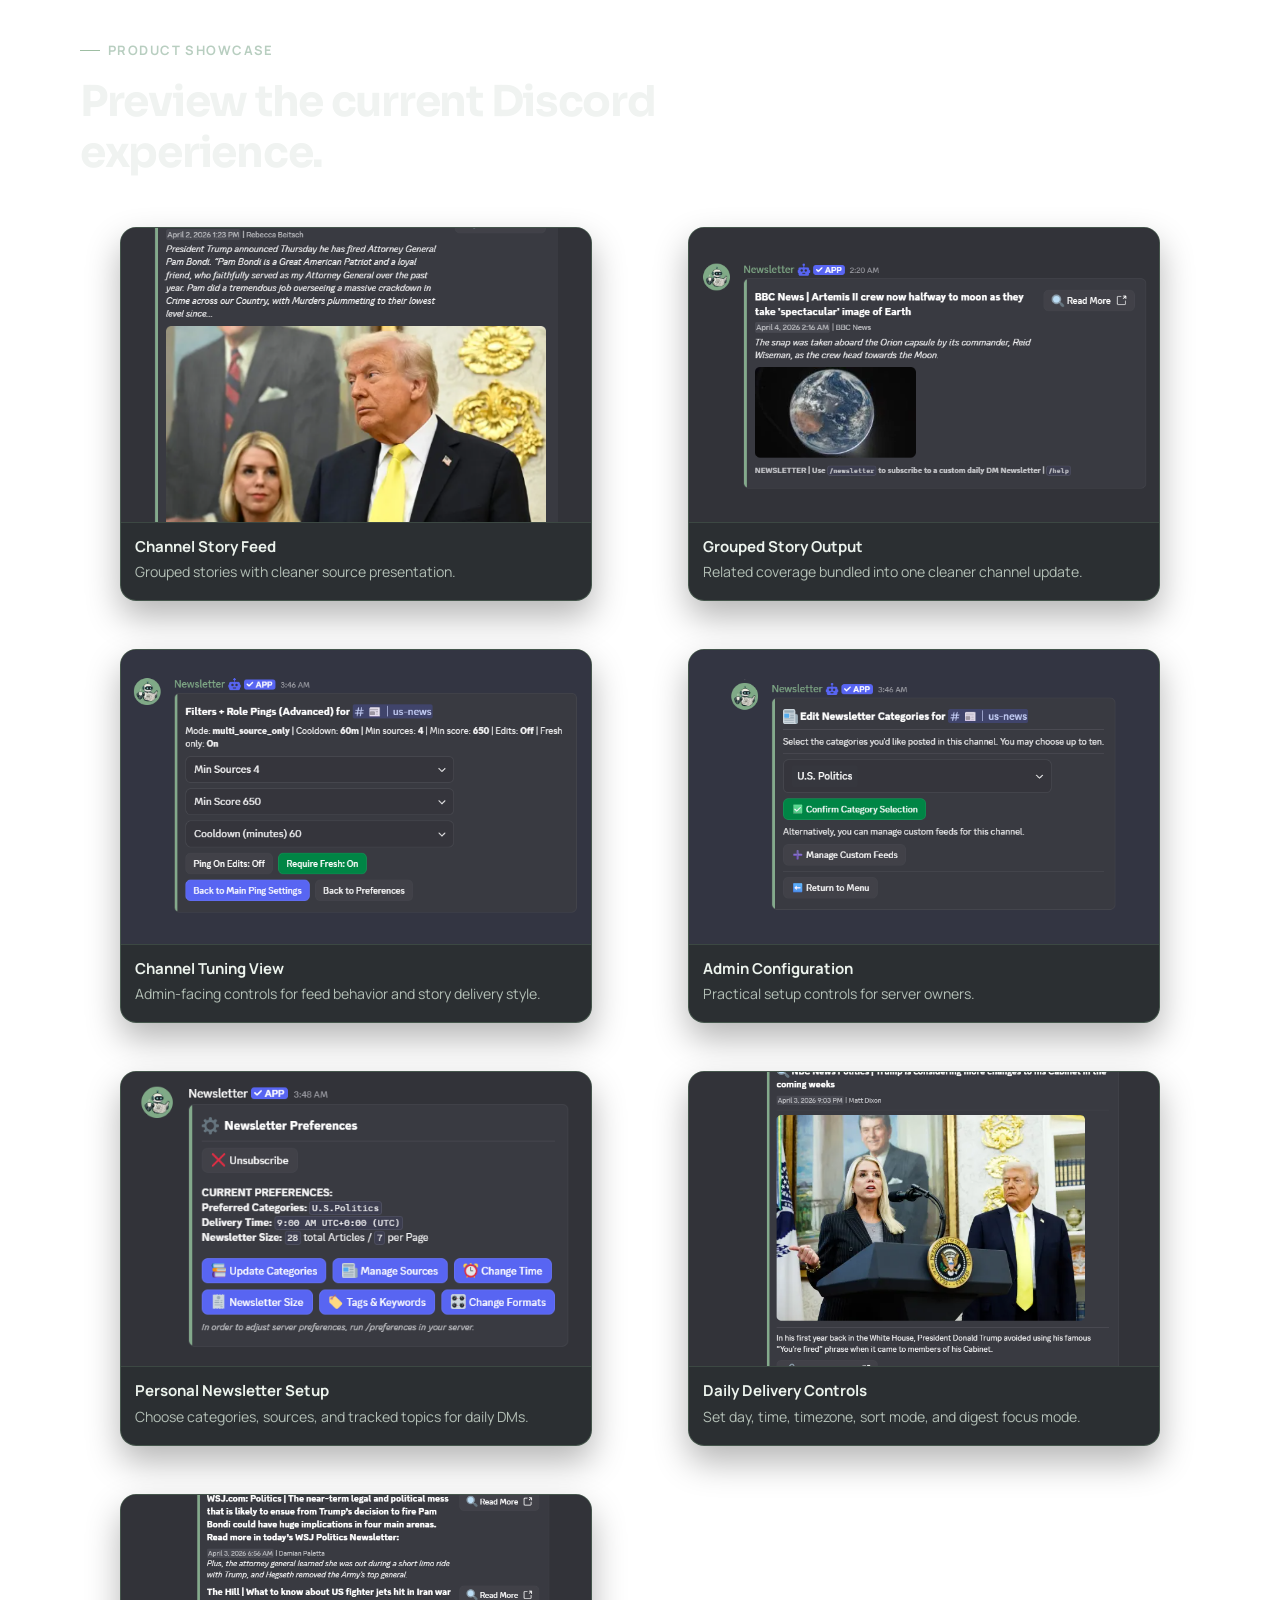
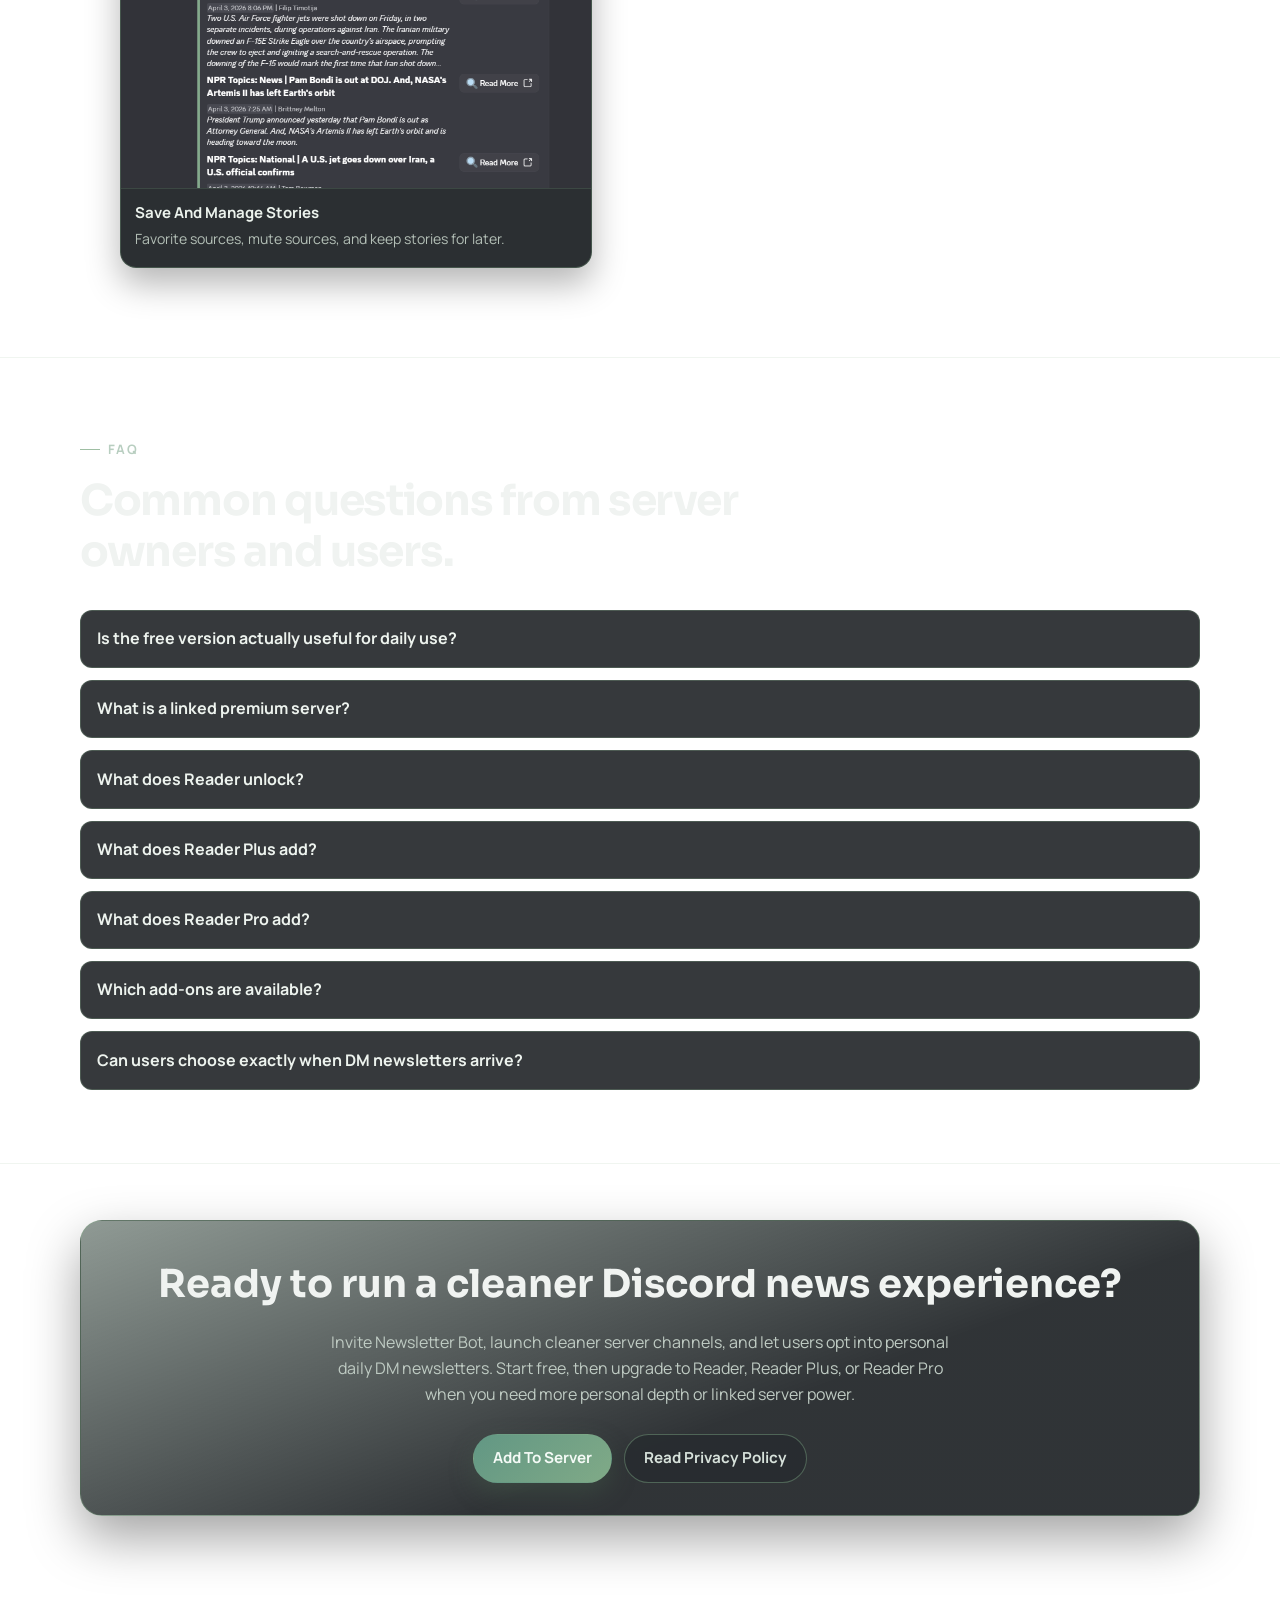
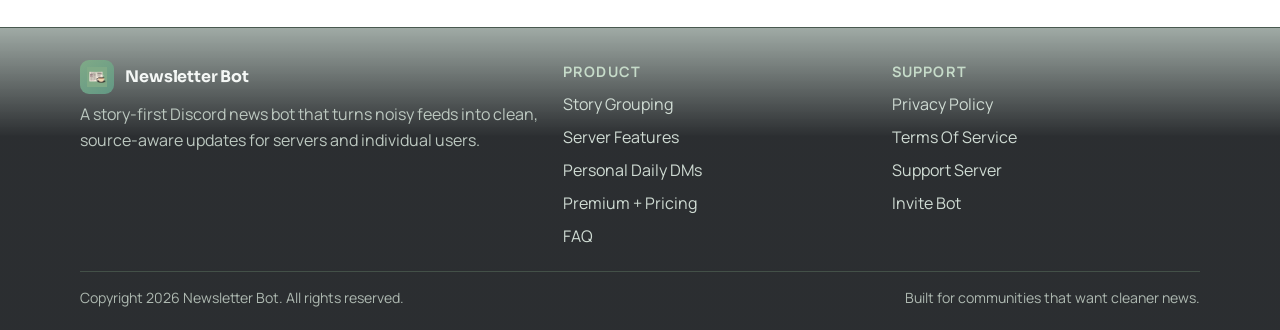
==== commit 0394e120: "Add pricing section, assets, and styles Introduce a full Pricing section and supporting assets/style" ====
--- a/index.html
+++ b/index.html
@@ -40,7 +40,10 @@
             <a class="btn btn-primary" href="https://discord.com/oauth2/authorize?client_id=1058234280838447205" target="_blank" rel="noopener noreferrer">Add To Server</a>
             <a class="btn btn-secondary" href="https://discord.gg/8GmjZnU2N9" target="_blank" rel="noopener noreferrer">Join Support Server</a>
           </div>
-          <p class="hero-notes">Up to 3 server news channels by default, with per-channel presets, role pings, custom feeds, and delivery tuning.</p>
+          <p class="hero-notes">
+            Free includes up to 3 server news channels, up to 2 custom feeds per channel, and one personal daily DM newsletter.
+            Premium expands personal limits and can unlock linked premium server benefits.
+          </p>
         </div>
 
         <div class="hero-visual" data-reveal>
@@ -94,9 +97,9 @@
             </p>
           </div>
           <ul class="list-clean">
-            <li>Server owners configure up to 3 channels with presets, role pings, and custom feed support.</li>
-            <li>Readers browse grouped stories with multiple sources in one clean thread.</li>
-            <li>Users can subscribe to personal daily DM newsletters with topic, source, and schedule controls.</li>
+            <li>Server owners run up to 3 free channels per server, each with grouped stories, presets, role pings, and channel-specific settings.</li>
+            <li>Each free channel supports up to 2 custom feeds and refresh choices at 30, 45, or 60 minutes.</li>
+            <li>Users can subscribe to personal daily DM newsletters with source, topic, delivery day/time/timezone, and saved-story controls.</li>
           </ul>
         </div>
 
@@ -104,7 +107,8 @@
           <h3 class="card-title">Built For Servers And Individual Readers</h3>
           <p>
             Server owners set channel-by-channel categories, source mixes, ping behavior, and posting rules.
-            Individual users get a personal daily DM newsletter with their own preferred sources, tracked topics, and delivery timing.
+            Individual users get a personal daily DM newsletter with their own preferred sources, tracked topics, digest controls, and delivery timing.
+            Higher user tiers can also link premium benefits to servers they manage.
           </p>
           <img class="section-robot mt-1" src="assets/robot_features.png" alt="Feature-focused Newsletter Bot robot illustration" />
         </article>
@@ -171,12 +175,12 @@
             <p>Members can expand a story and compare different outlets quickly, without losing thread context.</p>
           </article>
           <article class="card" data-reveal>
-            <h3 class="card-title">Up To 3 Channels By Default</h3>
-            <p>Run separate server news channels for different audiences or topics with independent behavior settings.</p>
-          </article>
-          <article class="card" data-reveal>
-            <h3 class="card-title">Per-Channel Source And Category Mix</h3>
-            <p>Set different source and category combinations per channel so each audience gets the right coverage.</p>
+            <h3 class="card-title">Strong Free Server Baseline</h3>
+            <p>Run up to 3 channels per server on free, with grouped story delivery, source browsing, and practical setup controls.</p>
+          </article>
+          <article class="card" data-reveal>
+            <h3 class="card-title">Per-Channel Configuration</h3>
+            <p>Set category and source mixes per channel, choose behavior settings, and keep each channel aligned to its audience.</p>
           </article>
           <article class="card" data-reveal>
             <h3 class="card-title">Presets And Role Ping Controls</h3>
@@ -184,7 +188,7 @@
           </article>
           <article class="card" data-reveal>
             <h3 class="card-title">Built-In + Custom Feeds</h3>
-            <p>Use built-in feeds and add custom feeds so server channels can cover both broad and niche interests.</p>
+            <p>Use built-in feeds and add custom feeds. Free supports up to 2 custom feeds per channel, with higher capacity on premium-linked servers.</p>
           </article>
           <article class="card" data-reveal>
             <h3 class="card-title">Personal Daily DM Newsletters</h3>
@@ -192,11 +196,11 @@
           </article>
           <article class="card" data-reveal>
             <h3 class="card-title">Favorite, Mute, And Manage Sources</h3>
-            <p>Readers can favorite trusted sources, mute noisy ones, and keep a source mix that fits their goals.</p>
-          </article>
-          <article class="card" data-reveal>
-            <h3 class="card-title">Flexible Delivery + Save For Later</h3>
-            <p>Choose delivery days, time, timezone, sort mode, and digest focus mode, then save stories to revisit later.</p>
+            <p>Readers can favorite trusted sources, mute noisy ones, and manage tracked topics for a cleaner personal briefing.</p>
+          </article>
+          <article class="card" data-reveal>
+            <h3 class="card-title">Flexible Delivery + Premium Timing Options</h3>
+            <p>Personal digests support delivery day/time/timezone plus sort and focus modes. Linked premium servers add quiet hours, posting windows, and channel cloning.</p>
           </article>
         </div>
       </div>
@@ -254,25 +258,25 @@
       <div class="container">
         <div class="section-head" data-reveal>
           <span class="eyebrow">Server Features</span>
-          <h2 class="section-title">Control up to 3 news channels without heavy setup overhead.</h2>
+          <h2 class="section-title">Start free with strong server controls, then expand on linked premium servers.</h2>
         </div>
 
         <div class="grid-4">
           <article class="card" data-reveal>
-            <h3 class="card-title">Channel Routing</h3>
-            <p>Run up to 3 news channels by default by topic, region, or audience, each with separate behavior settings.</p>
-          </article>
-          <article class="card" data-reveal>
-            <h3 class="card-title">Preset Profiles</h3>
-            <p>Start from practical presets, then adjust each channel without rebuilding your whole setup.</p>
-          </article>
-          <article class="card" data-reveal>
-            <h3 class="card-title">Role Ping Behavior</h3>
-            <p>Apply role mentions where urgency matters and keep lower-priority channels passive.</p>
-          </article>
-          <article class="card" data-reveal>
-            <h3 class="card-title">Per-Channel Feed Controls</h3>
-            <p>Mix built-in and custom feeds per channel so every room gets the right stream and posting style.</p>
+            <h3 class="card-title">Channel Capacity By Tier</h3>
+            <p>Free includes up to 3 channels per server. Reader Plus raises linked premium servers to 7 channels, and Reader Pro raises linked premium servers to 10.</p>
+          </article>
+          <article class="card" data-reveal>
+            <h3 class="card-title">Custom Feed Capacity</h3>
+            <p>Free includes up to 2 custom feeds per channel. Linked premium servers support up to 10 per channel, with very high capacity on Pro plus add-on feed packs.</p>
+          </article>
+          <article class="card" data-reveal>
+            <h3 class="card-title">Refresh + Timing Controls</h3>
+            <p>Free refresh options are 30, 45, or 60 minutes. Linked premium servers can run as low as 10 minutes on Plus and 5 minutes on Pro, with quiet hours and posting windows.</p>
+          </article>
+          <article class="card" data-reveal>
+            <h3 class="card-title">Preset, Ping, And Cloning Flow</h3>
+            <p>All servers get presets and role ping controls. Linked premium servers add channel cloning to roll out a tuned setup faster.</p>
           </article>
         </div>
       </div>
@@ -290,17 +294,17 @@
             </p>
           </div>
           <ul class="list-clean">
-            <li>Choose categories, manage sources, and follow tracked topics in a personal DM feed.</li>
-            <li>Favorite trusted sources, mute low-value ones, and tune digest focus mode.</li>
-            <li>Set delivery days, time, timezone, sort mode, and save stories for later reading.</li>
+            <li>Free personal limits include 1 delivery per day, 10 tracked topics, 3 custom personal feeds, digest size up to 20 stories, and 25 saved stories.</li>
+            <li>Users can choose categories, manage sources, set favorites and mutes, and control delivery day, time, timezone, sort mode, and digest focus.</li>
+            <li>Premium tiers expand personal depth with more tracked topics, larger digests, more profiles, and tracked-topic instant alerts on Plus and Pro.</li>
           </ul>
         </div>
 
         <article class="card" data-reveal>
-          <h3 class="card-title">Personal Controls Without Setup Friction</h3>
+          <h3 class="card-title">Reader Tiers For Personal Daily Briefings</h3>
           <p>
-            Each user can shape their own daily newsletter experience without affecting server channels:
-            pick preferred sources, track specific topics, and receive a digest on the schedule that fits their routine.
+            Reader is for users who want a stronger personal daily briefing.
+            Reader Plus adds premium benefits for one linked server you manage, and Reader Pro is built for power users and multi-server communities.
           </p>
           <img class="section-robot mt-1" src="assets/robot_help.png" alt="Newsletter Bot helper illustration" />
         </article>
@@ -313,9 +317,223 @@
           <span class="eyebrow">Server + Personal Fit</span>
           <h2 class="section-title">One bot for shared channels and personal daily reading.</h2>
           <p class="section-text">
-            Server owners keep channel news clean with grouped stories, presets, role pings, and custom feeds.
-            Individual users get personal daily DMs with source preferences, tracked topics, schedule controls, and saved stories.
+            Free gives communities real day-to-day value in both server channels and personal daily DMs.
+            Premium expands capacity and timing for users who want more personal depth and linked premium server power.
           </p>
+        </div>
+      </div>
+    </section>
+
+    <section class="section section-band-soft" id="pricing">
+      <div class="container">
+        <div class="section-head" data-reveal>
+          <span class="eyebrow">Premium + Pricing</span>
+          <h2 class="section-title">Free is useful by default. Premium scales personal depth and linked server power.</h2>
+          <p class="section-text">
+            All recurring premium plans are user subscriptions. Higher tiers let a subscriber link premium benefits to servers they manage.
+          </p>
+        </div>
+
+        <div class="grid-2 pricing-intro">
+          <article class="card" data-reveal>
+            <h3 class="card-title">Free Includes A Full Core Experience</h3>
+            <ul class="list-clean">
+              <li>Server: up to 3 channels, up to 2 custom feeds per channel, grouped stories, role pings, presets, and source browsing.</li>
+              <li>Server refresh intervals: 30, 45, or 60 minutes.</li>
+              <li>Personal: 1 daily DM delivery, 10 tracked topics, 3 custom personal feeds, digest up to 20 stories, and 25 saved stories.</li>
+            </ul>
+          </article>
+
+          <article class="card" data-reveal>
+            <h3 class="card-title">How Linked Premium Servers Work</h3>
+            <p>
+              Premium starts on the user account. If the subscriber manages a server, they can link one of their premium server slots to that server.
+              Linked servers unlock higher channel capacity, faster refresh intervals, quiet hours, posting windows, and channel cloning.
+            </p>
+            <ul class="list-clean mt-09">
+              <li>Reader: 0 linked premium server slots.</li>
+              <li>Reader Plus: 1 linked premium server slot.</li>
+              <li>Reader Pro: 3 linked premium server slots.</li>
+            </ul>
+          </article>
+        </div>
+
+        <div class="pricing-cards">
+          <article class="card plan-card" data-reveal>
+            <p class="plan-tier">Free</p>
+            <p class="plan-price">$0</p>
+            <p class="plan-note">Best for useful daily coverage without a subscription.</p>
+            <ul class="plan-list">
+              <li>Server: up to 3 channels, 2 custom feeds per channel.</li>
+              <li>Refresh choices: 30 / 45 / 60 minutes.</li>
+              <li>Personal: 1 delivery/day, 10 tracked topics, 3 custom feeds.</li>
+              <li>Digest up to 20 stories, 25 saved stories, 1 profile.</li>
+            </ul>
+          </article>
+
+          <article class="card plan-card" data-reveal>
+            <p class="plan-tier">Reader</p>
+            <p class="plan-price">$2.99<span>/month</span></p>
+            <p class="plan-note">For people who want a stronger personal daily briefing.</p>
+            <ul class="plan-list">
+              <li>2 newsletter deliveries per day.</li>
+              <li>25 tracked topics, 10 custom personal feeds.</li>
+              <li>Digest up to 35 stories, 250 saved stories.</li>
+              <li>2 newsletter profiles. No linked premium server slots.</li>
+            </ul>
+          </article>
+
+          <article class="card plan-card plan-popular" data-reveal>
+            <p class="plan-badge">Most balanced</p>
+            <p class="plan-tier">Reader Plus</p>
+            <p class="plan-price">$5.99<span>/month</span></p>
+            <p class="plan-note">Adds premium benefits for one server you manage.</p>
+            <ul class="plan-list">
+              <li>1 linked premium server slot.</li>
+              <li>Linked server: up to 7 channels, up to 10 custom feeds per channel.</li>
+              <li>Linked server refresh as low as 10 minutes, plus quiet hours, posting windows, and channel cloning.</li>
+              <li>Personal: 50 topics, 25 feeds, digest up to 50, 1000 saved stories, 5 profiles, instant topic alerts.</li>
+            </ul>
+          </article>
+
+          <article class="card plan-card" data-reveal>
+            <p class="plan-tier">Reader Pro</p>
+            <p class="plan-price">$9.99<span>/month</span></p>
+            <p class="plan-note">Built for power users and multi-server communities.</p>
+            <ul class="plan-list">
+              <li>3 linked premium server slots.</li>
+              <li>Linked servers: up to 10 channels, refresh as low as 5 minutes.</li>
+              <li>Very high custom feed capacity on linked premium servers.</li>
+              <li>Personal: 100 topics, 50 feeds, digest up to 75, 5000 saved stories, 10 profiles, instant topic alerts.</li>
+            </ul>
+          </article>
+        </div>
+
+        <div class="table-wrap" data-reveal>
+          <table class="limit-table" aria-label="Free versus premium feature limits">
+            <caption>Free vs premium limits at a glance</caption>
+            <thead>
+              <tr>
+                <th scope="col">Limit / Feature</th>
+                <th scope="col">Free</th>
+                <th scope="col">Reader</th>
+                <th scope="col">Reader Plus</th>
+                <th scope="col">Reader Pro</th>
+              </tr>
+            </thead>
+            <tbody>
+              <tr>
+                <th scope="row">Monthly plan price</th>
+                <td>Free</td>
+                <td>$2.99</td>
+                <td>$5.99</td>
+                <td>$9.99</td>
+              </tr>
+              <tr>
+                <th scope="row">Linked premium server slots</th>
+                <td>0</td>
+                <td>0</td>
+                <td>1</td>
+                <td>3</td>
+              </tr>
+              <tr>
+                <th scope="row">Server channels per server</th>
+                <td>Up to 3</td>
+                <td>Up to 3</td>
+                <td>Up to 7 on linked premium server</td>
+                <td>Up to 10 on linked premium server</td>
+              </tr>
+              <tr>
+                <th scope="row">Custom feeds per server channel</th>
+                <td>Up to 2</td>
+                <td>Up to 2</td>
+                <td>Up to 10 on linked premium server</td>
+                <td>Very high capacity on linked premium server</td>
+              </tr>
+              <tr>
+                <th scope="row">Server refresh interval options</th>
+                <td>30 / 45 / 60 min</td>
+                <td>30 / 45 / 60 min</td>
+                <td>As low as 10 min on linked premium server</td>
+                <td>As low as 5 min on linked premium server</td>
+              </tr>
+              <tr>
+                <th scope="row">Personal deliveries per day</th>
+                <td>1</td>
+                <td>2</td>
+                <td>2</td>
+                <td>2</td>
+              </tr>
+              <tr>
+                <th scope="row">Tracked topics</th>
+                <td>10</td>
+                <td>25</td>
+                <td>50</td>
+                <td>100</td>
+              </tr>
+              <tr>
+                <th scope="row">Custom personal feeds</th>
+                <td>3</td>
+                <td>10</td>
+                <td>25</td>
+                <td>50</td>
+              </tr>
+              <tr>
+                <th scope="row">Digest size</th>
+                <td>Up to 20 stories</td>
+                <td>Up to 35 stories</td>
+                <td>Up to 50 stories</td>
+                <td>Up to 75 stories</td>
+              </tr>
+              <tr>
+                <th scope="row">Saved stories</th>
+                <td>25</td>
+                <td>250</td>
+                <td>1000</td>
+                <td>5000</td>
+              </tr>
+              <tr>
+                <th scope="row">Newsletter profiles</th>
+                <td>1</td>
+                <td>2</td>
+                <td>5</td>
+                <td>10</td>
+              </tr>
+              <tr>
+                <th scope="row">Tracked-topic instant alerts</th>
+                <td>No</td>
+                <td>No</td>
+                <td>Yes</td>
+                <td>Yes</td>
+              </tr>
+            </tbody>
+          </table>
+        </div>
+
+        <div class="add-ons" data-reveal>
+          <h3 class="add-ons-title">One-time add-ons</h3>
+          <div class="grid-4">
+            <article class="card add-on-card">
+              <p class="add-on-name">+1 Linked Premium Server</p>
+              <p class="add-on-price">$2.99 one-time</p>
+              <p>Adds 1 more linked premium server slot.</p>
+            </article>
+            <article class="card add-on-card">
+              <p class="add-on-name">Extra Feed Pack</p>
+              <p class="add-on-price">$1.99 one-time</p>
+              <p>Adds +10 custom feeds per linked premium server channel capacity.</p>
+            </article>
+            <article class="card add-on-card">
+              <p class="add-on-name">Founding Supporter</p>
+              <p class="add-on-price">$4.99 one-time</p>
+              <p>A support-focused purchase for people who want to back the project.</p>
+            </article>
+            <article class="card add-on-card">
+              <p class="add-on-name">Tip Jar</p>
+              <p class="add-on-price">Optional support purchase</p>
+              <p>Donation-style support for users who want to contribute.</p>
+            </article>
+          </div>
         </div>
       </div>
     </section>
@@ -390,20 +608,32 @@
 
         <div class="faq-list">
           <details class="faq-item" data-reveal>
-            <summary>How many channels can a server run by default?</summary>
-            <p>Most servers can run up to 3 news channels by default, each with its own delivery and formatting behavior.</p>
+            <summary>Is the free version actually useful for daily use?</summary>
+            <p>Yes. Free includes up to 3 server channels, up to 2 custom feeds per channel, grouped stories, source browsing, role pings, presets, and one personal DM newsletter delivery per day.</p>
           </details>
           <details class="faq-item" data-reveal>
-            <summary>What do members see after setup is complete?</summary>
-            <p>Members see grouped story updates in server channels, and they can optionally subscribe to their own personal daily DM newsletter.</p>
+            <summary>What is a linked premium server?</summary>
+            <p>Premium is attached to a user subscription first. If that user manages a server, they can link a premium slot to it so that server gets premium channel limits and timing controls.</p>
           </details>
           <details class="faq-item" data-reveal>
-            <summary>What can users control in personal daily DM newsletters?</summary>
-            <p>Users can choose categories, manage sources, follow tracked topics, favorite or mute sources, and save stories for later.</p>
+            <summary>What does Reader unlock?</summary>
+            <p>Reader ($2.99/month) upgrades personal newsletters only: 2 deliveries per day, 25 tracked topics, 10 custom personal feeds, digest up to 35 stories, 250 saved stories, and 2 profiles.</p>
           </details>
           <details class="faq-item" data-reveal>
-            <summary>Can users choose when their DM newsletter is delivered?</summary>
-            <p>Yes. Users can pick delivery days, time, timezone, sort mode, and digest focus mode for their personal daily digest.</p>
+            <summary>What does Reader Plus add?</summary>
+            <p>Reader Plus ($5.99/month) includes Reader perks and adds 1 linked premium server with up to 7 channels, up to 10 custom feeds per channel, refresh as low as 10 minutes, quiet hours, posting windows, channel cloning, and tracked-topic instant alerts.</p>
+          </details>
+          <details class="faq-item" data-reveal>
+            <summary>What does Reader Pro add?</summary>
+            <p>Reader Pro ($9.99/month) includes Reader Plus perks and raises linked premium servers to 3 slots, linked channel capacity to 10 per server, refresh as low as 5 minutes, very high custom feed capacity, and larger personal limits.</p>
+          </details>
+          <details class="faq-item" data-reveal>
+            <summary>Which add-ons are available?</summary>
+            <p>You can buy +1 Linked Premium Server ($2.99 one-time), Extra Feed Pack ($1.99 one-time), Founding Supporter ($4.99 one-time), and Tip Jar support purchases.</p>
+          </details>
+          <details class="faq-item" data-reveal>
+            <summary>Can users choose exactly when DM newsletters arrive?</summary>
+            <p>Yes. Personal daily DM newsletters support delivery day, time, timezone, sort mode, digest focus, tracked topics, favorite/muted sources, and saved stories.</p>
           </details>
         </div>
       </div>
@@ -414,7 +644,8 @@
         <div class="cta-shell">
           <h2>Ready to run a cleaner Discord news experience?</h2>
           <p>
-            Invite Newsletter Bot, set up cleaner server channels, and let users opt into personal daily DM newsletters tailored to their interests.
+            Invite Newsletter Bot, launch cleaner server channels, and let users opt into personal daily DM newsletters.
+            Start free, then upgrade to Reader, Reader Plus, or Reader Pro when you need more personal depth or linked server power.
           </p>
           <div class="hero-actions actions-center">
             <a class="btn btn-primary" href="https://discord.com/oauth2/authorize?client_id=1058234280838447205" target="_blank" rel="noopener noreferrer">Add To Server</a>
--- a/assets/styles.css
+++ b/assets/styles.css
@@ -745,6 +745,162 @@
   color: #b7c2bb;
 }
 
+/* Pricing */
+.pricing-intro {
+  margin-bottom: 1rem;
+}
+
+.pricing-cards {
+  display: grid;
+  grid-template-columns: repeat(4, minmax(0, 1fr));
+  gap: 1rem;
+  margin-top: 1.1rem;
+}
+
+.plan-card {
+  position: relative;
+}
+
+.plan-popular {
+  border-color: rgba(128, 170, 135, 0.62);
+  box-shadow: 0 18px 36px rgba(0, 0, 0, 0.34);
+}
+
+.plan-tier {
+  margin: 0;
+  font-size: 0.8rem;
+  letter-spacing: 0.08em;
+  text-transform: uppercase;
+  font-weight: 700;
+  color: #b8cec0;
+}
+
+.plan-price {
+  margin: 0.32rem 0 0;
+  font-family: "Sora", "Segoe UI", sans-serif;
+  font-size: 1.65rem;
+  line-height: 1.12;
+  color: #eef5ef;
+}
+
+.plan-price span {
+  font-family: "Manrope", "Segoe UI", sans-serif;
+  font-size: 0.88rem;
+  font-weight: 600;
+  color: #b2beb6;
+  margin-left: 0.22rem;
+}
+
+.plan-note {
+  margin: 0.65rem 0 0;
+  color: #b9c4bc;
+  font-size: 0.91rem;
+}
+
+.plan-badge {
+  margin: 0 0 0.35rem;
+  display: inline-flex;
+  align-items: center;
+  font-size: 0.72rem;
+  text-transform: uppercase;
+  letter-spacing: 0.09em;
+  font-weight: 700;
+  color: #deefe1;
+  border: 1px solid rgba(128, 170, 135, 0.62);
+  border-radius: 999px;
+  padding: 0.2rem 0.52rem;
+  background: rgba(128, 170, 135, 0.15);
+}
+
+.plan-list {
+  margin: 0.85rem 0 0;
+  padding-left: 1.05rem;
+  color: #c5d1c9;
+  display: grid;
+  gap: 0.52rem;
+  font-size: 0.9rem;
+}
+
+.plan-list li::marker {
+  color: #9cbb9f;
+}
+
+.table-wrap {
+  margin-top: 1.25rem;
+  border: 1px solid rgba(128, 170, 135, 0.34);
+  border-radius: var(--radius-md);
+  overflow-x: auto;
+  background: rgba(33, 37, 40, 0.95);
+  box-shadow: var(--shadow-md);
+}
+
+.limit-table {
+  width: 100%;
+  min-width: 860px;
+  border-collapse: collapse;
+}
+
+.limit-table caption {
+  text-align: left;
+  padding: 0.95rem 1rem 0.8rem;
+  font-size: 0.88rem;
+  font-weight: 700;
+  color: #bad0bf;
+}
+
+.limit-table th,
+.limit-table td {
+  border-top: 1px solid rgba(128, 170, 135, 0.22);
+  padding: 0.72rem 0.8rem;
+  text-align: left;
+  vertical-align: top;
+  font-size: 0.88rem;
+}
+
+.limit-table thead th {
+  border-top: none;
+  color: #e9f1ea;
+  font-weight: 700;
+  background: rgba(47, 54, 58, 0.9);
+}
+
+.limit-table tbody th {
+  color: #d8e4da;
+  width: 24%;
+  font-weight: 700;
+}
+
+.limit-table tbody td {
+  color: #b4c0b7;
+}
+
+.add-ons {
+  margin-top: 1.3rem;
+}
+
+.add-ons-title {
+  margin: 0 0 0.75rem;
+  font-size: 1.05rem;
+  color: #edf3ee;
+}
+
+.add-on-card {
+  padding-top: 1rem;
+}
+
+.add-on-name {
+  margin: 0;
+  font-weight: 700;
+  color: #edf4ef;
+}
+
+.add-on-price {
+  margin: 0.2rem 0 0.58rem;
+  font-size: 0.84rem;
+  color: #bdd2c2;
+  letter-spacing: 0.02em;
+}
+
 .cta-shell {
   border: 1px solid rgba(128, 170, 135, 0.42);
   border-radius: var(--radius-lg);
@@ -1024,6 +1180,10 @@
     grid-template-columns: 1fr;
   }
 
+  .pricing-cards {
+    grid-template-columns: repeat(2, minmax(0, 1fr));
+  }
+
   .footer-top {
     grid-template-columns: 1fr 1fr;
   }
@@ -1085,6 +1245,7 @@
   .grid-2,
   .grid-3,
   .gallery,
+  .pricing-cards,
   .footer-top,
   .metric-strip {
     grid-template-columns: 1fr;
